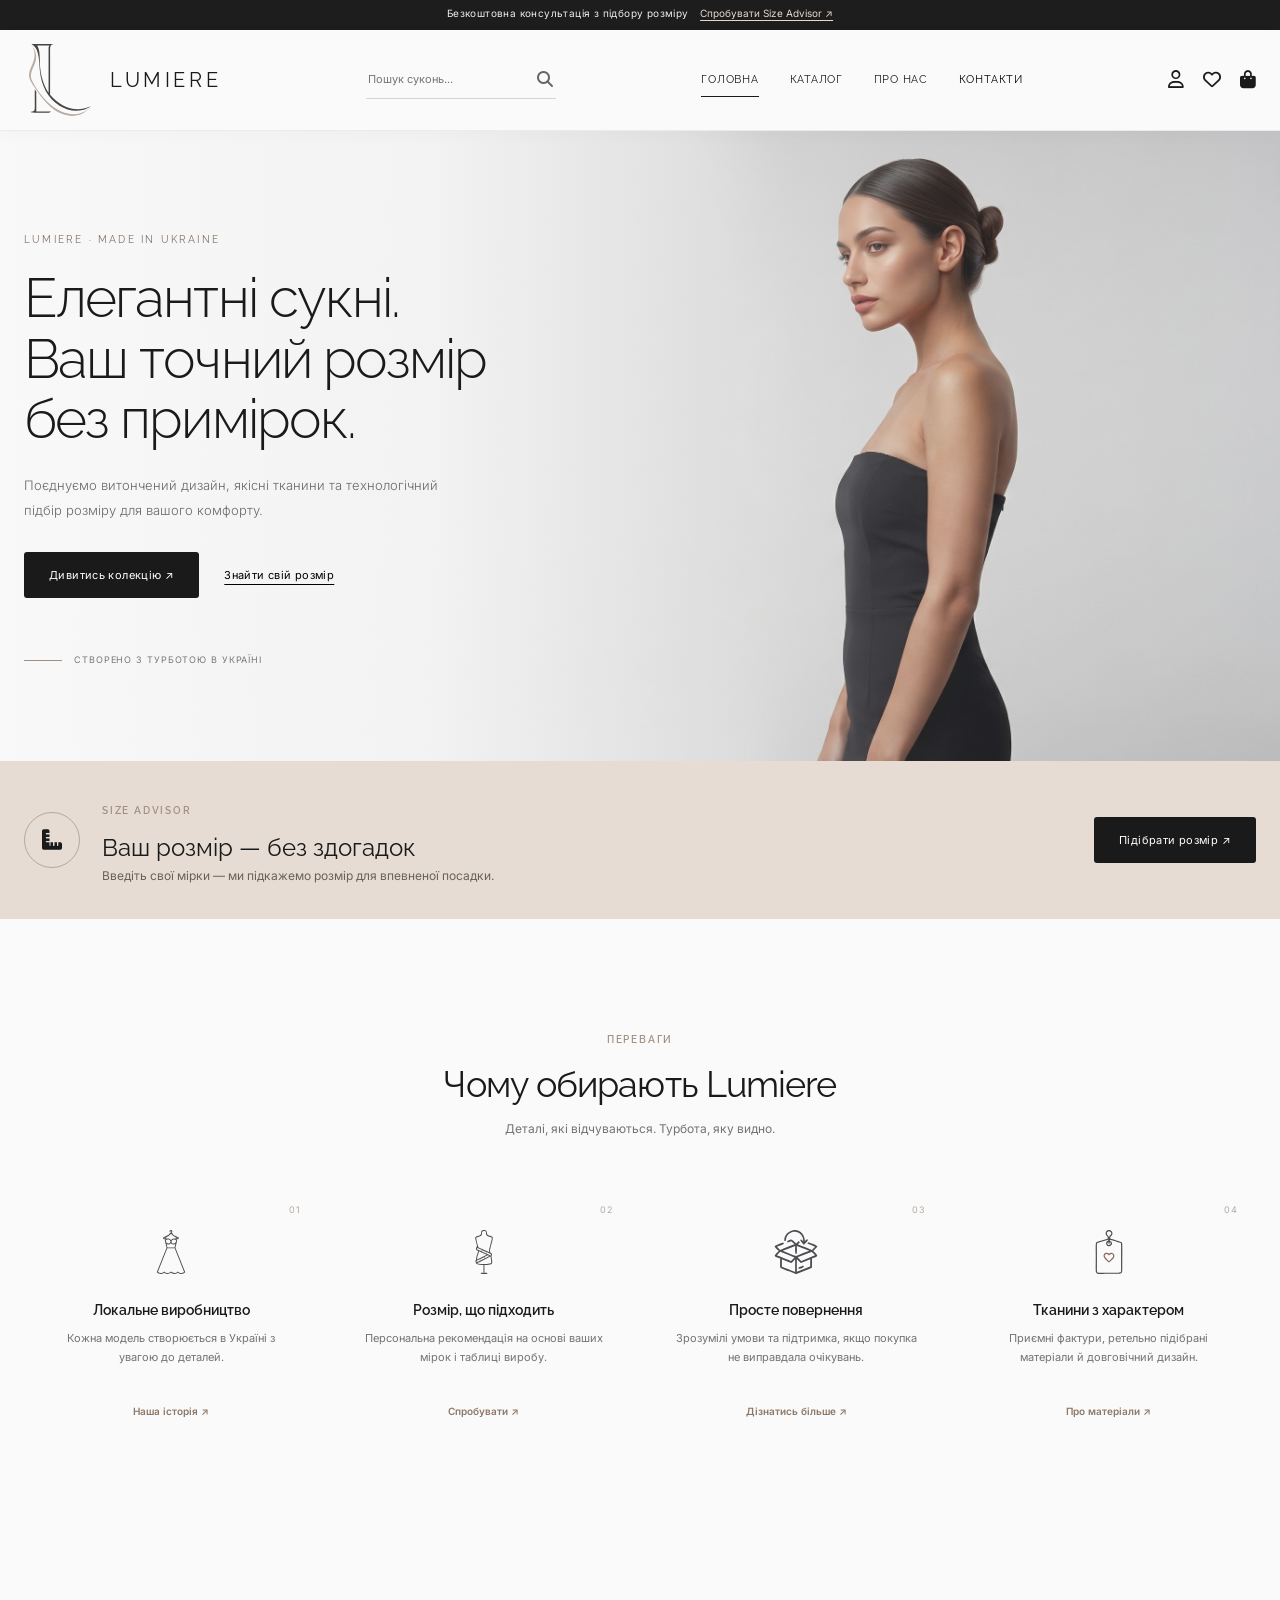
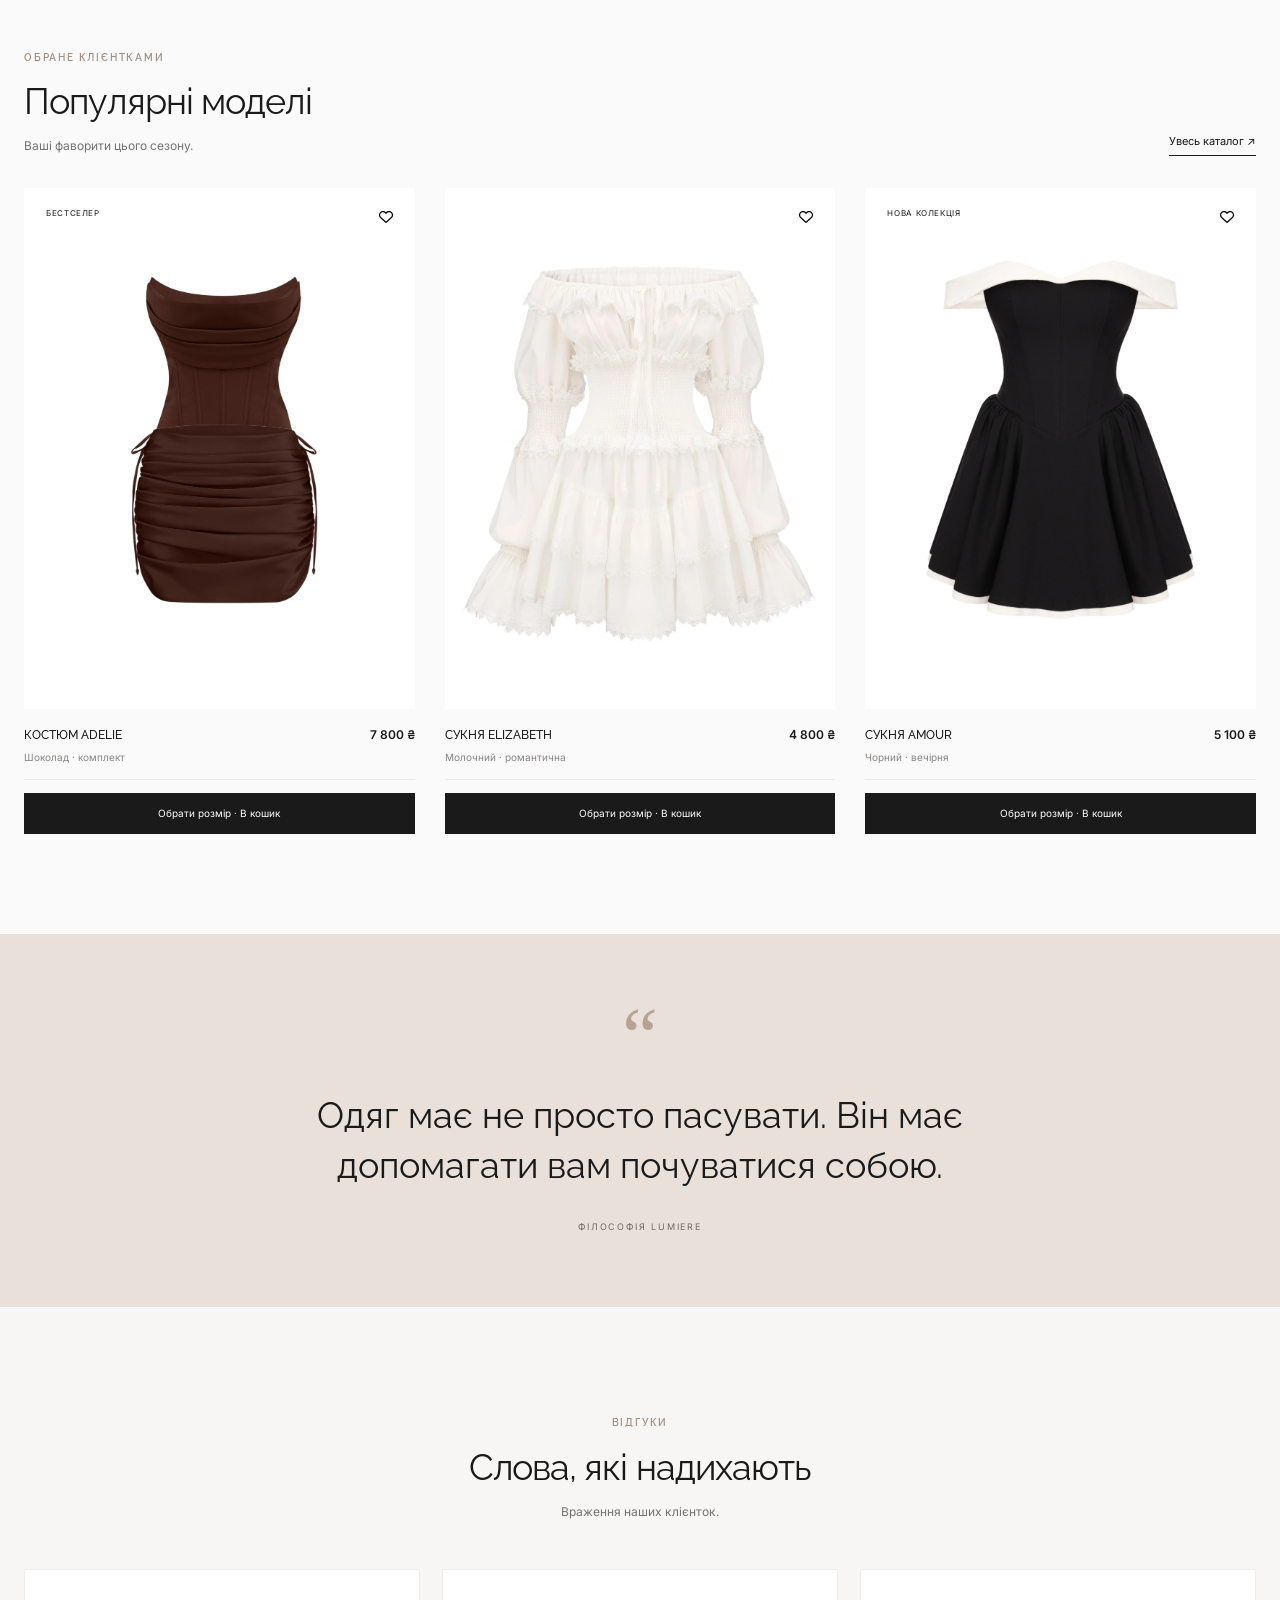
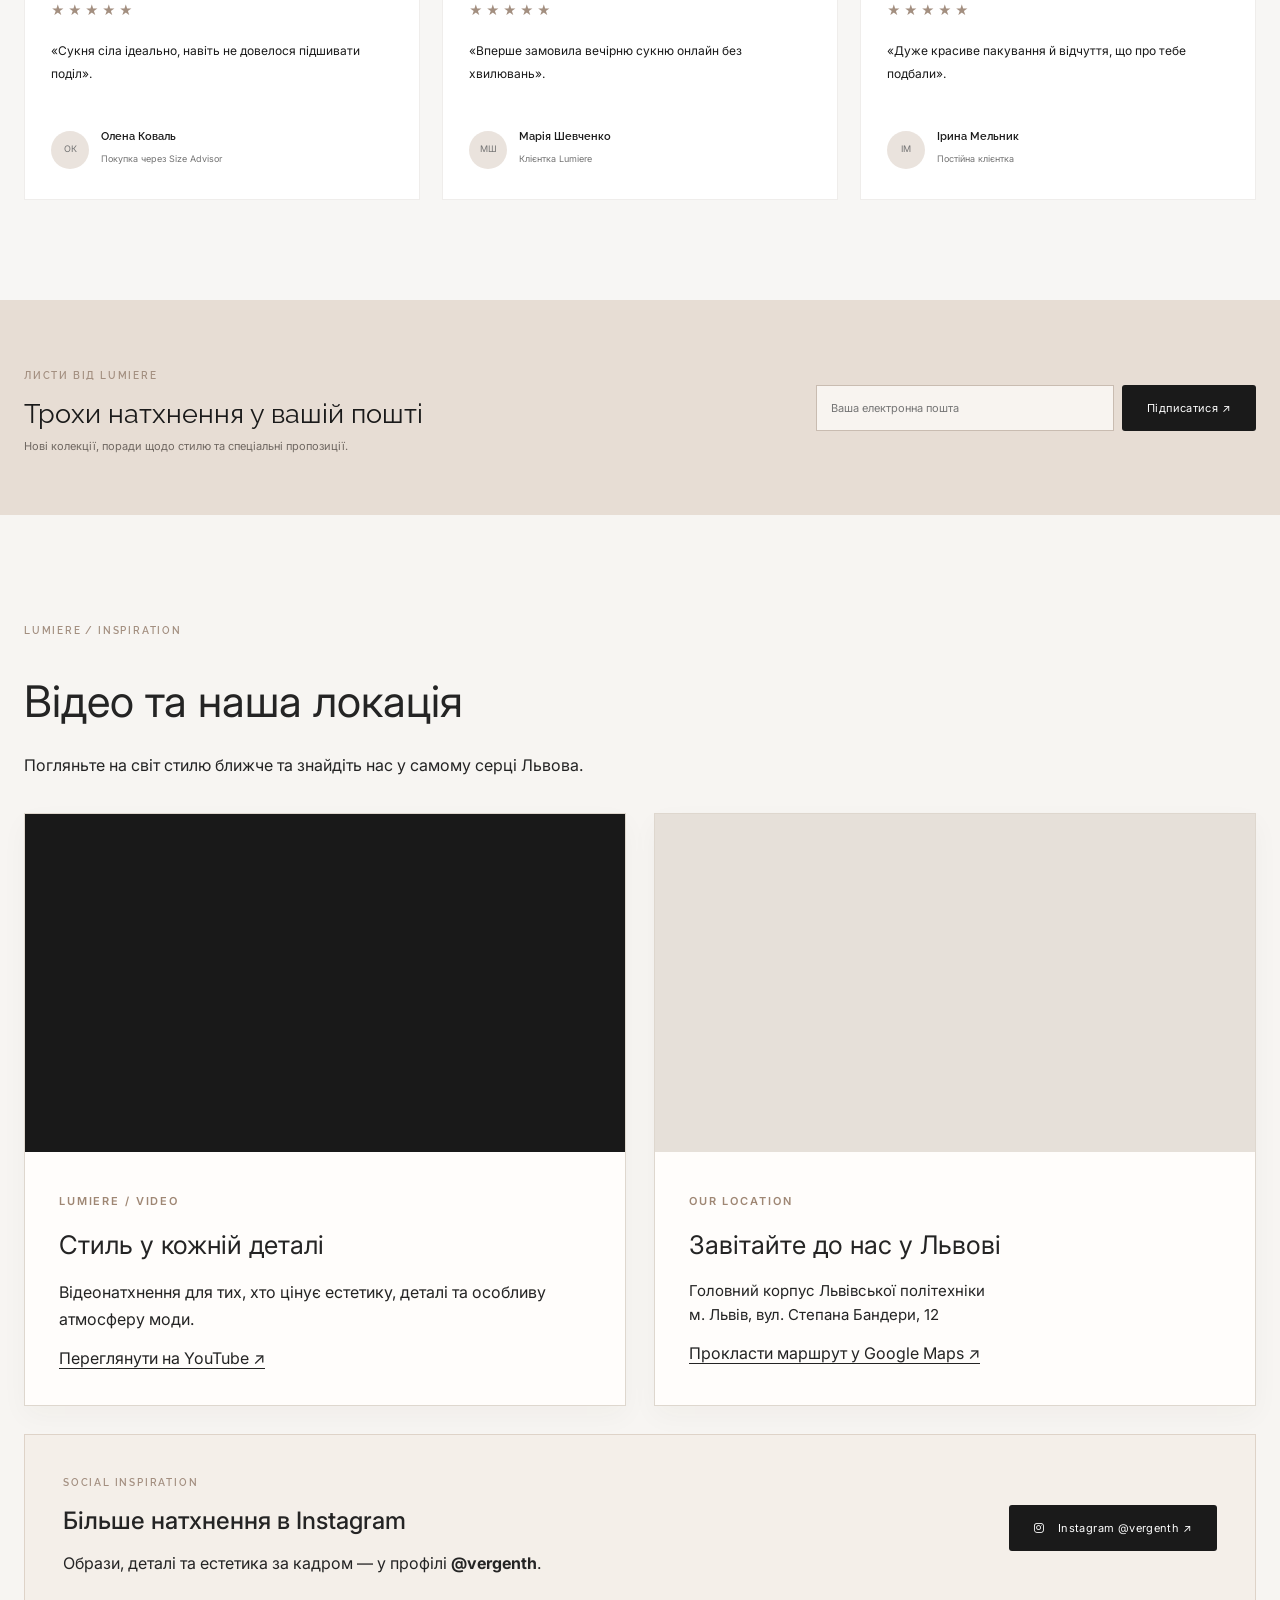
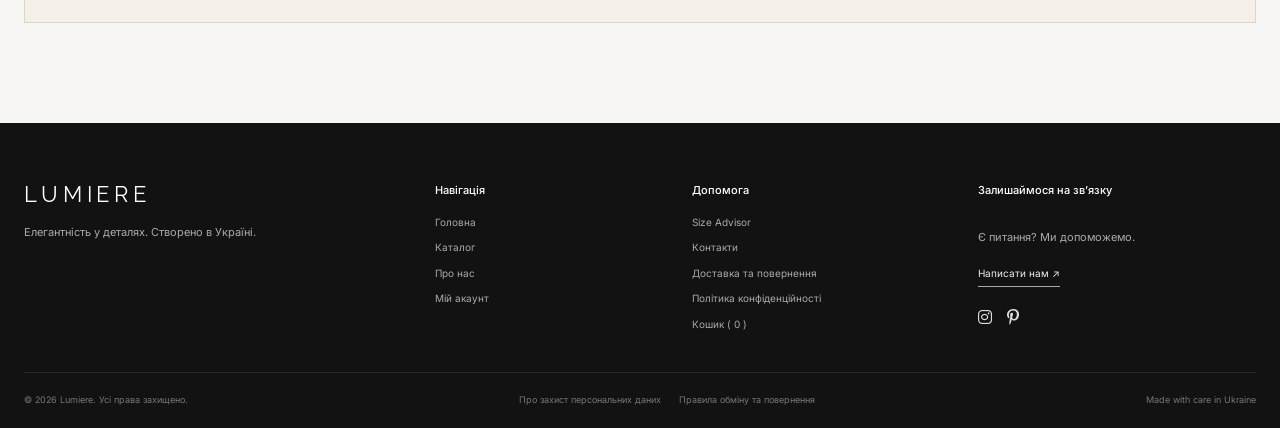
==== index.html @ 6ca43fa6 "feat: add Lumiere website structure and assets" ====
<!DOCTYPE html>

<html lang="uk">
<head>
<meta charset="utf-8"/>
<meta content="width=device-width, initial-scale=1" name="viewport"/>
<meta content="Lumiere — український бренд одягу з персональним підбором розміру" name="description"/>
<title>
   Lumiere — Елегантні сукні. Ваш точний розмір
  </title>
<link href="https://fonts.googleapis.com" rel="preconnect"/>
<link crossorigin="" href="https://fonts.gstatic.com" rel="preconnect"/>
<link href="https://fonts.googleapis.com/css2?family=Inter:wght@300;400;500;600&amp;family=Montserrat:wght@300;400&amp;family=Raleway:wght@300;400;500;600;700&amp;display=swap" media="print" onload="this.media='all'" rel="stylesheet"/><noscript><link href="https://fonts.googleapis.com/css2?family=Inter:wght@300;400;500;600&amp;family=Montserrat:wght@300;400&amp;family=Raleway:wght@300;400;500;600;700&amp;display=swap" rel="stylesheet"/></noscript>
<link href="https://cdnjs.cloudflare.com/ajax/libs/font-awesome/6.6.0/css/all.min.css" media="print" onload="this.media='all'" rel="stylesheet"/><noscript><link href="https://cdnjs.cloudflare.com/ajax/libs/font-awesome/6.6.0/css/all.min.css" rel="stylesheet"/></noscript>
<link as="image" fetchpriority="high" href="assets/images/hero-model.jpg" rel="preload"/><link href="css/style.css" rel="stylesheet"/>
<link href="css/tailwind-components.css" rel="stylesheet"/>
<script defer="" src="js/app.js">
</script>
</head>
<body>
<div class="announcement">
   Безкоштовна консультація з підбору розміру
   <button class="text-link" data-open="advisor">
    Спробувати Size Advisor ↗
   </button>
</div>
<header class="site-header">
<div class="header-container">
<button aria-expanded="false" aria-label="Відкрити меню" class="mobile-menu-toggle">
<i class="fa-solid fa-bars">
</i>
</button>
<a aria-label="Lumiere — головна" class="logo" href="index.html">
<img alt="Логотип Lumiere — літера L" class="logo-img" src="assets/icons/logo.svg"/>
<span class="logo-wordmark">
      LUMIERE
     </span>
</a>
<form class="header-search">
<input aria-label="Пошук товарів" id="site-search" placeholder="Пошук суконь..." type="search"/>
<button aria-label="Шукати">
<i class="fa-solid fa-magnifying-glass">
</i>
</button>
</form>
<nav class="main-nav">
<a class="nav-link active" href="index.html">
      Головна
     </a>
<a class="nav-link" href="catalog.html">
      Каталог
     </a>
<a class="nav-link" href="about.html">
      Про нас
     </a>
<button class="nav-link" data-open="contacts">
      Контакти
     </button>
</nav>
<div class="header-actions">
<a aria-label="Особистий кабінет" class="interactive-icon" href="account.html">
<i class="fa-regular fa-user">
</i>
</a>
<button aria-label="Обране" class="interactive-icon" data-open="favorites">
<i class="fa-regular fa-heart">
</i>
<span class="cart-badge favorites-badge is-hidden">
       0
      </span>
</button>
<button aria-label="Кошик" class="interactive-icon" data-open="cart">
<i class="fa-solid fa-bag-shopping">
</i>
<span class="cart-badge is-hidden" id="cart-badge">
       0
      </span>
</button>
</div>
</div>
</header>
<main>
<section class="hero-section">
<div class="container hero-container">
<div class="hero-content">
<span class="eyebrow">
       LUMIERE · MADE IN UKRAINE
      </span>
<h1 class="hero-title">
       Елегантні сукні.
       <br/>
       Ваш точний розмір
       <br/>
       без примірок.
      </h1>
<p class="hero-desc">
       Поєднуємо витончений дизайн, якісні тканини та технологічний підбір розміру для вашого комфорту.
      </p>
<div class="hero-actions">
<a class="btn btn-dark" href="catalog.html">
        Дивитись колекцію ↗
       </a>
<button class="btn btn-quiet" data-open="advisor">
        Знайти свій розмір
       </button>
</div>
<div class="hero-note">
<span class="note-line">
</span>
<span>
        Створено з турботою в Україні
       </span>
</div>
</div>
</div>
</section>
<section class="advisor-banner">
<div class="container advisor-container">
<div class="advisor-mark">
<span class="advisor-mark-icon">
<i class="fa-solid fa-ruler-combined">
</i>
</span>
<div>
<span class="section-tag">
        SIZE ADVISOR
       </span>
<h2>
        Ваш розмір — без здогадок
       </h2>
<p>
        Введіть свої мірки — ми підкажемо розмір для впевненої посадки.
       </p>
</div>
</div>
<button class="btn btn-dark" data-open="advisor">
      Підібрати розмір ↗
     </button>
</div>
</section>
<section class="features-section section-pad">
<div class="container">
<div class="section-title-center">
<span class="section-tag">
       ПЕРЕВАГИ
      </span>
<h2>
       Чому обирають Lumiere
      </h2>
<p>
       Деталі, які відчуваються. Турбота, яку видно.
      </p>
</div>
<div class="features-grid">
<article class="feature-card" tabindex="0">
<span class="feature-number">
        01
       </span>
<figure aria-hidden="true" class="feature-icon">
<img alt="" src="assets/icons/dress.svg"/>
</figure>
<h3>
        Локальне виробництво
       </h3>
<p>
        Кожна модель створюється в Україні з увагою до деталей.
       </p>
<a class="feature-more" href="about.html">
        Наша історія ↗
       </a>
</article>
<article class="feature-card" tabindex="0">
<span class="feature-number">
        02
       </span>
<figure aria-hidden="true" class="feature-icon">
<img alt="" src="assets/icons/mannequin.svg"/>
</figure>
<h3>
        Розмір, що підходить
       </h3>
<p>
        Персональна рекомендація на основі ваших мірок і таблиці виробу.
       </p>
<button class="feature-more" data-open="advisor">
        Спробувати ↗
       </button>
</article>
<article class="feature-card" tabindex="0">
<span class="feature-number">
        03
       </span>
<figure aria-hidden="true" class="feature-icon">
<img alt="" src="assets/icons/box.svg"/>
</figure>
<h3>
        Просте повернення
       </h3>
<p>
        Зрозумілі умови та підтримка, якщо покупка не виправдала очікувань.
       </p>
<a class="feature-more" href="https://dp.dpss.gov.ua/news/osnovni-pravila-shchodo-obminu-tovaru-ta-povernennya-groshej" rel="noopener noreferrer" target="_blank">
        Дізнатись більше ↗
       </a>
</article>
<article class="feature-card" tabindex="0">
<span class="feature-number">
        04
       </span>
<figure aria-hidden="true" class="feature-icon">
<img alt="" src="assets/icons/tag.svg"/>
</figure>
<h3>
        Тканини з характером
       </h3>
<p>
        Приємні фактури, ретельно підібрані матеріали й довговічний дизайн.
       </p>
<a class="feature-more" href="about.html#materials">
        Про матеріали ↗
       </a>
</article>
</div>
</div>
</section>
<section class="catalog-section section-pad">
<div class="container">
<div class="catalog-header">
<div>
<span class="section-tag">
        ОБРАНЕ КЛІЄНТКАМИ
       </span>
<h2>
        Популярні моделі
       </h2>
<p>
        Ваші фаворити цього сезону.
       </p>
</div>
<a class="link-more" href="catalog.html">
       Увесь каталог ↗
      </a>
</div>
<div class="products-grid">
<article class="product-card" data-category="set" data-color="brown" data-price="7800" data-product="adelie" data-sizes="S M L">
<div class="product-image-box">
<img alt="Костюм ADELIE" loading="lazy" src="assets/images/dress-adelie.jpg"/>
<span class="product-label">
         Бестселер
        </span>
<button aria-label="Додати Костюм ADELIE в обране" class="favorite-toggle" data-favorite="adelie">
<i class="fa-regular fa-heart">
</i>
</button>
<button class="quick-view" data-quickview="adelie">
         Швидкий перегляд
        </button>
</div>
<div class="product-info">
<div class="product-title-row">
<h3>
          Костюм ADELIE
         </h3>
<span class="price">
          7 800 ₴
         </span>
</div>
<p class="product-subtitle">
         Шоколад · комплект
        </p>
<div class="product-footer">
<button class="btn-text-buy" data-add="adelie">
          Обрати розмір · В кошик
         </button>
</div>
</div>
</article>
<article class="product-card" data-category="dress" data-color="cream" data-price="4800" data-product="elizabeth" data-sizes="XS S M L">
<div class="product-image-box">
<img alt="Сукня ELIZABETH" loading="lazy" src="assets/images/dress-elizabeth.jpg"/>
<button aria-label="Додати Сукня ELIZABETH в обране" class="favorite-toggle" data-favorite="elizabeth">
<i class="fa-regular fa-heart">
</i>
</button>
<button class="quick-view" data-quickview="elizabeth">
         Швидкий перегляд
        </button>
</div>
<div class="product-info">
<div class="product-title-row">
<h3>
          Сукня ELIZABETH
         </h3>
<span class="price">
          4 800 ₴
         </span>
</div>
<p class="product-subtitle">
         Молочний · романтична
        </p>
<div class="product-footer">
<button class="btn-text-buy" data-add="elizabeth">
          Обрати розмір · В кошик
         </button>
</div>
</div>
</article>
<article class="product-card" data-category="dress evening" data-color="black" data-price="5100" data-product="amour" data-sizes="XS S M L">
<div class="product-image-box">
<img alt="Сукня AMOUR" loading="lazy" src="assets/images/dress-amour.jpg"/>
<span class="product-label">
         Нова колекція
        </span>
<button aria-label="Додати Сукня AMOUR в обране" class="favorite-toggle" data-favorite="amour">
<i class="fa-regular fa-heart">
</i>
</button>
<button class="quick-view" data-quickview="amour">
         Швидкий перегляд
        </button>
</div>
<div class="product-info">
<div class="product-title-row">
<h3>
          Сукня AMOUR
         </h3>
<span class="price">
          5 100 ₴
         </span>
</div>
<p class="product-subtitle">
         Чорний · вечірня
        </p>
<div class="product-footer">
<button class="btn-text-buy" data-add="amour">
          Обрати розмір · В кошик
         </button>
</div>
</div>
</article>
</div>
</div>
</section>
<section class="quote-section">
<div class="container quote-inner">
<span class="quote-mark">
      “
     </span>
<blockquote>
      Одяг має не просто пасувати. Він має допомагати вам почуватися собою.
     </blockquote>
<span class="quote-credit">
      ФІЛОСОФІЯ LUMIERE
     </span>
</div>
</section>
<section class="reviews-section section-pad">
<div class="container">
<div class="section-title-center">
<span class="section-tag">
       ВІДГУКИ
      </span>
<h2>
       Слова, які надихають
      </h2>
<p>
       Враження наших клієнток.
      </p>
</div>
<div class="reviews-grid">
<article class="review-card">
<div class="stars">
        ★★★★★
       </div>
<p>
        «Сукня сіла ідеально, навіть не довелося підшивати поділ».
       </p>
<div class="review-author">
<span class="avatar-placeholder">
         ОК
        </span>
<div>
<h3>
          Олена Коваль
         </h3>
<span>
          Покупка через Size Advisor
         </span>
</div>
</div>
</article>
<article class="review-card">
<div class="stars">
        ★★★★★
       </div>
<p>
        «Вперше замовила вечірню сукню онлайн без хвилювань».
       </p>
<div class="review-author">
<span class="avatar-placeholder">
         МШ
        </span>
<div>
<h3>
          Марія Шевченко
         </h3>
<span>
          Клієнтка Lumiere
         </span>
</div>
</div>
</article>
<article class="review-card">
<div class="stars">
        ★★★★★
       </div>
<p>
        «Дуже красиве пакування й відчуття, що про тебе подбали».
       </p>
<div class="review-author">
<span class="avatar-placeholder">
         ІМ
        </span>
<div>
<h3>
          Ірина Мельник
         </h3>
<span>
          Постійна клієнтка
         </span>
</div>
</div>
</article>
</div>
</div>
</section>
<section class="newsletter-section">
<div class="container newsletter-inner">
<div>
<span class="section-tag">
       ЛИСТИ ВІД LUMIERE
      </span>
<h2>
       Трохи натхнення у вашій пошті
      </h2>
<p>
       Нові колекції, поради щодо стилю та спеціальні пропозиції.
      </p>
</div>
<form class="subscribe-form">
<input aria-label="Ваша електронна пошта" placeholder="Ваша електронна пошта" required="" type="email"/>
<button class="btn btn-dark">
       Підписатися ↗
      </button>
</form>
</div>
</section><section aria-labelledby="media-title" class="lab7-media-section section-pad" id="media"><div class="container"><span class="section-tag">LUMIERE / INSPIRATION</span><h2 id="media-title">Відео та наша локація</h2><p class="lab7-media-intro">Погляньте на світ стилю ближче та знайдіть нас у самому серці Львова.</p><div class="lab7-media-grid grid grid-cols-1 md:grid-cols-2 gap-6 lg:gap-7"><article class="lab7-media-card lab7-video-card min-w-0"><div class="lab7-media-frame lab7-video-frame"><iframe allow="accelerometer; autoplay; clipboard-write; encrypted-media; gyroscope; picture-in-picture; web-share" allowfullscreen="" loading="lazy" referrerpolicy="strict-origin-when-cross-origin" src="https://www.youtube-nocookie.com/embed/GdgKk44Unmg" title="Відео про стиль та натхнення — Lumiere"></iframe></div><div class="lab7-media-body"><span class="lab7-eyebrow">LUMIERE / VIDEO</span><h3>Стиль у кожній деталі</h3><p>Відеонатхнення для тих, хто цінує естетику, деталі та особливу атмосферу моди.</p><a class="lab7-text-link" href="https://youtu.be/GdgKk44Unmg?si=dPSnXe7cyaOkA0IS" rel="noopener noreferrer" target="_blank">Переглянути на YouTube ↗</a></div></article><article class="lab7-media-card lab7-location-card min-w-0"><div class="lab7-media-frame lab7-map-frame"><iframe allowfullscreen="" loading="lazy" referrerpolicy="no-referrer-when-downgrade" src="https://www.google.com/maps?q=%D0%93%D0%BE%D0%BB%D0%BE%D0%B2%D0%BD%D0%B8%D0%B9%20%D0%BA%D0%BE%D1%80%D0%BF%D1%83%D1%81%20%D0%9B%D1%8C%D0%B2%D1%96%D0%B2%D1%81%D1%8C%D0%BA%D0%BE%D1%97%20%D0%BF%D0%BE%D0%BB%D1%96%D1%82%D0%B5%D1%85%D0%BD%D1%96%D0%BA%D0%B8%2C%20%D0%B2%D1%83%D0%BB%D0%B8%D1%86%D1%8F%20%D0%A1%D1%82%D0%B5%D0%BF%D0%B0%D0%BD%D0%B0%20%D0%91%D0%B0%D0%BD%D0%B4%D0%B5%D1%80%D0%B8%2C%2012%2C%20%D0%9B%D1%8C%D0%B2%D1%96%D0%B2&amp;output=embed" title="Google Maps: Головний корпус Львівської політехніки, Львів, вул. Степана Бандери, 12"></iframe></div><div class="lab7-media-body"><span class="lab7-eyebrow">OUR LOCATION</span><h3>Завітайте до нас у Львові</h3><address>Головний корпус Львівської політехніки<br/>м. Львів, вул. Степана Бандери, 12</address><a class="lab7-text-link" href="https://www.google.com/maps/search/?api=1&amp;query=%D0%93%D0%BE%D0%BB%D0%BE%D0%B2%D0%BD%D0%B8%D0%B9%20%D0%BA%D0%BE%D1%80%D0%BF%D1%83%D1%81%20%D0%9B%D1%8C%D0%B2%D1%96%D0%B2%D1%81%D1%8C%D0%BA%D0%BE%D1%97%20%D0%BF%D0%BE%D0%BB%D1%96%D1%82%D0%B5%D1%85%D0%BD%D1%96%D0%BA%D0%B8%2C%20%D0%A1%D1%82%D0%B5%D0%BF%D0%B0%D0%BD%D0%B0%20%D0%91%D0%B0%D0%BD%D0%B4%D0%B5%D1%80%D0%B8%2012%2C%20%D0%9B%D1%8C%D0%B2%D1%96%D0%B2" rel="noopener noreferrer" target="_blank">Прокласти маршрут у Google Maps ↗</a></div></article></div><aside class="lab7-instagram"><div><span class="section-tag">SOCIAL INSPIRATION</span><h3>Більше натхнення в Instagram</h3><p>Образи, деталі та естетика за кадром — у профілі <strong>@vergenth</strong>.</p></div><a aria-label="Відкрити Instagram @vergenth" class="btn btn-dark" href="https://www.instagram.com/vergenth/" rel="noopener noreferrer" target="_blank"><i aria-hidden="true" class="fa-brands fa-instagram"></i> Instagram @vergenth ↗</a></aside></div></section>
</main>
<footer class="site-footer">
<div class="container">
<div class="footer-main-row">
<div class="footer-brand">
<a class="footer-logo" href="index.html">
       LUMIERE
      </a>
<p>
       Елегантність у деталях. Створено в Україні.
      </p>
</div>
<div class="footer-links">
<h3>
       Навігація
      </h3>
<a href="index.html">
       Головна
      </a>
<a href="catalog.html">
       Каталог
      </a>
<a href="about.html">
       Про нас
      </a>
<a href="account.html">
       Мій акаунт
      </a>
</div>
<div class="footer-links">
<h3>
       Допомога
      </h3>
<button data-open="advisor">
       Size Advisor
      </button>
<button data-open="contacts">
       Контакти
      </button>
<a href="https://dp.dpss.gov.ua/news/osnovni-pravila-shchodo-obminu-tovaru-ta-povernennya-groshej" rel="noopener noreferrer" target="_blank">
       Доставка та повернення
      </a>
<a href="https://zakon.rada.gov.ua/laws/term/13397" rel="noopener noreferrer" target="_blank">Політика конфіденційності</a>
<button data-open="cart">
       Кошик (
       <span class="footer-cart-count">
        0
       </span>
       )
      </button>
</div>
<div class="footer-contact">
<h3>
       Залишаймося на зв’язку
      </h3>
<p>
       Є питання? Ми допоможемо.
      </p>
<button class="footer-contact-link" data-open="contacts">
       Написати нам ↗
      </button>
<div class="social-links">
<a aria-label="Instagram @vergenth (відкриється в новій вкладці)" href="https://www.instagram.com/vergenth/" rel="noopener noreferrer" target="_blank">
<i class="fa-brands fa-instagram">
</i>
</a>
<a aria-label="Відкрити Pinterest у новій вкладці" href="https://www.pinterest.com/" rel="noopener noreferrer" target="_blank">
<i class="fa-brands fa-pinterest-p">
</i>
</a>
</div>
</div>
</div>
<div class="footer-bottom">
<span>
      © 2026 Lumiere. Усі права захищено.
     </span>
<div>
<a href="https://zakon.rada.gov.ua/laws/term/13397" rel="noopener noreferrer" target="_blank">Про захист персональних даних</a>
<a href="https://dp.dpss.gov.ua/news/osnovni-pravila-shchodo-obminu-tovaru-ta-povernennya-groshej" rel="noopener noreferrer" target="_blank">Правила обміну та повернення</a>
</div>
<span>
      Made with care in Ukraine
     </span>
</div>
</div>
</footer>
<div id="app-modal-root">
</div>
<div aria-atomic="true" aria-live="polite" class="toast-region">
</div>
</body>
</html>
---- css/style.css ----
/* Lumiere — збережена нейтральна палітра та шрифти Inter / Raleway / Montserrat */
:root {
  --bg:#FAFAFA;
  --beige:#E6DCD3;
  --footer:#121212;
  --white:#fff;
  --ink:#1A1A1A;
  --muted:#737373;
  --accent:#A38F80;
  --border:#EAEAEA;
  --heading:'Raleway',sans-serif;
  --body:'Inter',sans-serif;
  --max:1240px;
  --radius:8px;
  --ease:all .32s cubic-bezier(.2,.7,.2,1);
  --shadow:0 18px 50px rgba(0,0,0,.07)
}

* {
  box-sizing:border-box;
  margin:0;
  padding:0
}
html {
  scroll-behavior:smooth;
  scroll-padding-top:120px
}
body {
  font-family:var(--body);
  background:var(--bg);
  color:var(--ink);
  line-height:1.65;
  -webkit-font-smoothing:antialiased;
  overflow-x:hidden
}
body.modal-open {
  overflow:hidden
}
img {
  max-width:100%;
  display:block
}
a {
  color:inherit;
  text-decoration:none;
  transition:var(--ease)
}
button,input,textarea,select {
  font:inherit
}
button {
  cursor:pointer
}
button:focus-visible,a:focus-visible,input:focus-visible,select:focus-visible {
  outline:2px solid var(--accent);
  outline-offset:3px
}
ul {
  list-style:none
}
.container {
  width:min(100% - 48px,var(--max));
  margin-inline:auto
}
.is-hidden {
  display:none!important
}
.sr-only {
  position:absolute;
  width:1px;
  height:1px;
  padding:0;
  margin:-1px;
  overflow:hidden;
  clip:rect(0,0,0,0);
  white-space:nowrap;
  border:0
}
.announcement {
  min-height:30px;
  background:#1d1d1d;
  color:#eee;
  text-align:center;
  padding:5px 16px;
  font-size:10px;
  letter-spacing:.04em
}
.text-link {
  border:0;
  background:none;
  color:inherit;
  text-decoration:underline;
  text-underline-offset:3px;
  font-size:inherit
}
.announcement .text-link {
  color:#e8d8cb;
  margin-left:8px
}
.site-header {
  position:sticky;
  top:0;
  z-index:1000;
  background:rgba(250,250,250,.96);
  backdrop-filter:blur(14px);
  border-bottom:1px solid rgba(0,0,0,.06);
  box-shadow:0 4px 18px rgba(0,0,0,.025)
}
.header-container {
  width:min(100% - 48px,var(--max));
  min-height:100px;
  margin:auto;
  display:flex;
  align-items:center;
  justify-content:space-between;
  gap:24px
}
.logo {
  display:flex;
  align-items:center;
  gap:9px;
  flex-shrink:0
}
.logo-img {
  width:auto;
  height:68px;
  max-width:100px;
  object-fit:contain
}
.logo-wordmark {
  font:500 20px/1 var(--heading);
  letter-spacing:.22em
}
.header-search {
  position:relative;
  display:flex;
  align-items:center;
  width:190px;
  border-bottom:1px solid #d8d4d0
}
.header-search input {
  width:100%;
  border:0;
  background:transparent;
  padding:9px 28px 9px 2px;
  font-size:11px;
  outline:none
}
.header-search button {
  position:absolute;
  right:3px;
  border:0;
  background:none;
  color:#666
}
.main-nav {
  display:flex;
  align-items:center;
  gap:clamp(15px,2.4vw,34px)
}
.nav-link {
  position:relative;
  background:none;
  border:0;
  font-size:11px;
  letter-spacing:.07em;
  text-transform:uppercase;
  white-space:nowrap
}
.nav-link:after {
  content:'';
  position:absolute;
  left:0;
  bottom:-8px;
  width:0;
  height:1px;
  background:var(--ink);
  transition:var(--ease)
}
.nav-link:hover:after,.nav-link.active:after {
  width:100%
}
.header-actions {
  display:flex;
  align-items:center;
  gap:19px
}
.interactive-icon {
  position:relative;
  border:0;
  background:none;
  color:var(--ink);
  font-size:18px;
  transition:var(--ease)
}
.interactive-icon:hover {
  transform:translateY(-2px);
  color:var(--accent)
}
.active-icon {
  color:var(--accent)
}
.cart-badge {
  position:absolute;
  top:-8px;
  right:-10px;
  width:17px;
  height:17px;
  border-radius:50%;
  background:var(--accent);
  color:white;
  display:grid;
  place-items:center;
  font-size:9px;
  font-weight:600
}
.mobile-menu-toggle {
  display:none;
  border:0;
  background:none;
  font-size:20px
}
.btn {
  min-height:46px;
  display:inline-flex;
  align-items:center;
  justify-content:center;
  gap:14px;
  padding:13px 24px;
  border:1px solid transparent;
  border-radius:3px;
  font-size:11px;
  letter-spacing:.035em;
  transition:var(--ease)
}
.btn-dark {
  background:var(--ink);
  color:#fff
}
.btn-dark:hover {
  background:#393330;
  transform:translateY(-2px);
  box-shadow:0 8px 22px #00000016
}
.btn-outline {
  border-color:#aaa;
  background:transparent
}
.btn-outline:hover {
  background:var(--ink);
  color:white;
  border-color:var(--ink)
}
.btn-light {
  background:#fff;
  color:var(--ink)
}
.btn-quiet {
  background:transparent;
  border-color:transparent;
  text-decoration:underline;
  text-underline-offset:5px;
  padding-inline:10px
}
.btn-block {
  width:100%;
  margin-top:14px
}
.section-pad {
  padding:100px 0
}
.section-tag {
  display:inline-block;
  color:var(--accent);
  font-size:10px;
  font-weight:600;
  letter-spacing:.18em;
  text-transform:uppercase;
  margin-bottom:13px
}
.eyebrow {
  font-size:10px;
  letter-spacing:.22em;
  color:#806f62
}
.hero-section {
  position:relative;
  min-height:630px;
  display:flex;
  align-items:center;
  background:#e9e4df url('../assets/images/hero-model.jpg') right center/cover no-repeat
}
.hero-section:before {
  content:'';
  position:absolute;
  inset:0;
  background:linear-gradient(90deg,rgba(250,250,250,.97) 0%,rgba(250,250,250,.83) 34%,rgba(250,250,250,.15) 68%,transparent 100%)
}
.hero-container {
  position:relative;
  display:flex;
  align-items:center;
  min-height:630px
}
.hero-content {
  max-width:560px;
  padding:64px 0
}
.hero-title {
  font:300 clamp(38px,4.2vw,58px)/1.12 var(--heading);
  letter-spacing:-.035em;
  margin:18px 0 23px
}
.hero-desc {
  max-width:440px;
  color:#696969;
  font-size:13px;
  line-height:1.9;
  margin-bottom:30px
}
.hero-actions {
  display:flex;
  align-items:center;
  gap:14px;
  flex-wrap:wrap
}
.hero-note {
  display:flex;
  align-items:center;
  gap:12px;
  margin-top:55px;
  color:#777;
  font-size:9px;
  letter-spacing:.1em;
  text-transform:uppercase
}
.note-line {
  width:38px;
  height:1px;
  background:var(--accent)
}
.hero-pagination {
  position:absolute;
  right:28px;
  bottom:35px;
  display:flex;
  gap:9px
}
.hero-dot {
  width:7px;
  height:7px;
  border:0;
  border-radius:100%;
  background:#a6a09b
}
.hero-dot.is-active {
  width:25px;
  border-radius:8px;
  background:var(--ink)
}
.advisor-banner {
  padding:34px 0;
  background:var(--beige)
}
.advisor-container {
  display:flex;
  align-items:center;
  justify-content:space-between;
  gap:25px
}
.advisor-mark {
  display:flex;
  align-items:center;
  gap:22px
}
.advisor-mark-icon {
  width:56px;
  height:56px;
  border:1px solid #b6a79b;
  border-radius:50%;
  display:grid;
  place-items:center;
  font-size:20px
}
.advisor-mark h2 {
  font:500 24px var(--heading);
  margin-bottom:4px
}
.advisor-mark p {
  font-size:12px;
  color:#68615b
}
.section-title-center {
  text-align:center;
  margin:0 auto 48px;
  max-width:620px
}
.section-title-center h2,.catalog-header h2 {
  font:400 clamp(27px,3vw,36px)/1.25 var(--heading);
  letter-spacing:-.025em
}
.section-title-center p,.catalog-header p {
  color:var(--muted);
  font-size:12px;
  margin-top:12px
}
.features-section {
  padding-top:105px
}
.features-grid {
  display:grid;
  grid-template-columns:repeat(4,1fr);
  gap:20px
}
.feature-card {
  position:relative;
  min-height:290px;
  padding:35px 25px 28px;
  text-align:center;
  background:#fff;
  border:1px solid #f0eeec;
  transition:var(--ease);
  overflow:hidden
}
.feature-card:before {
  content:'';
  position:absolute;
  inset:auto 0 0;
  height:3px;
  background:var(--accent);
  transform:scaleX(0);
  transform-origin:left;
  transition:var(--ease)
}
.feature-card:hover,.feature-card:focus-within,.feature-card:focus {
  transform:translateY(-8px);
  box-shadow:var(--shadow);
  border-color:#e4d9d0
}
.feature-card:hover:before,.feature-card:focus:before {
  transform:scaleX(1)
}
.feature-number {
  position:absolute;
  top:15px;
  right:17px;
  font-size:9px;
  letter-spacing:.1em;
  color:#b7aaa0
}
.feature-icon {
  width:60px;
  height:60px;
  margin:0 auto 20px;
  display:grid;
  place-items:center
}
.feature-icon img {
  max-height:55px;
  max-width:55px;
  object-fit:contain;
  filter:grayscale(1);
  transition:var(--ease)
}
.feature-card:hover .feature-icon img {
  filter:none;
  transform:scale(1.12) rotate(-4deg)
}
.feature-card h3 {
  font:600 14px var(--heading);
  margin-bottom:11px
}
.feature-card p {
  font-size:11px;
  line-height:1.8;
  color:var(--muted);
  min-height:60px
}
.feature-more {
  display:inline-block;
  margin-top:14px;
  background:none;
  border:0;
  color:#8c7869;
  font-size:10px;
  font-weight:600;
  text-decoration:underline;
  text-underline-offset:4px
}
.catalog-section {
  padding-top:65px
}
.catalog-header {
  display:flex;
  align-items:flex-end;
  justify-content:space-between;
  gap:25px;
  margin-bottom:32px
}
.link-more {
  font-size:11px;
  border-bottom:1px solid;
  padding-bottom:5px;
  white-space:nowrap
}
.products-grid {
  display:grid;
  grid-template-columns:repeat(3,minmax(0,1fr));
  gap:30px
}
.product-card {
  min-width:0;
  transition:var(--ease)
}
.product-card:hover {
  transform:translateY(-4px)
}
.product-image-box {
  position:relative;
  overflow:hidden;
  aspect-ratio:3/4;
  background:#efeeec;
  margin-bottom:16px
}
.product-image-box>img {
  width:100%;
  height:100%;
  object-fit:cover;
  transition:transform .7s cubic-bezier(.2,.7,.2,1)
}
.product-card:hover .product-image-box>img {
  transform:scale(1.045)
}
.product-label {
  position:absolute;
  left:13px;
  top:13px;
  background:#fff;
  padding:6px 9px;
  font-size:8px;
  letter-spacing:.08em;
  text-transform:uppercase
}
.product-label-light {
  background:var(--beige)
}
.favorite-toggle {
  position:absolute;
  right:12px;
  top:12px;
  width:34px;
  height:34px;
  border:0;
  border-radius:50%;
  background:#ffffffdc;
  display:grid;
  place-items:center;
  font-size:14px;
  transition:var(--ease)
}
.favorite-toggle:hover,.favorite-toggle.is-favorite {
  background:var(--ink);
  color:white
}
.quick-view {
  position:absolute;
  bottom:12px;
  left:12px;
  right:12px;
  border:0;
  background:#ffffffeb;
  padding:12px;
  font-size:10px;
  letter-spacing:.05em;
  opacity:0;
  transform:translateY(8px);
  transition:var(--ease)
}
.product-card:hover .quick-view,.quick-view:focus {
  opacity:1;
  transform:none
}
.product-title-row {
  display:flex;
  justify-content:space-between;
  align-items:baseline;
  gap:10px
}
.product-title-row h3 {
  font:500 12px var(--heading);
  text-transform:uppercase
}
.price {
  font-size:12px;
  font-weight:600;
  white-space:nowrap
}
.product-subtitle {
  font-size:10px;
  color:#8a8581;
  margin-top:4px
}
.product-footer {
  margin-top:14px;
  padding-top:13px;
  border-top:1px solid var(--border)
}
.btn-text-buy {
  width:100%;
  padding:11px 12px;
  border:1px solid var(--ink);
  background:var(--ink);
  color:white;
  font-size:10px;
  transition:var(--ease)
}
.btn-text-buy:hover {
  background:transparent;
  color:var(--ink)
}
.quote-section {
  background:#e8e0d9;
  padding:70px 0;
  text-align:center
}
.quote-inner {
  max-width:780px
}
.quote-mark {
  font:80px/0.8 Georgia;
  color:#b6a396
}
.quote-inner blockquote {
  font:400 clamp(24px,3vw,36px)/1.4 var(--heading);
  margin:20px auto
}
.quote-credit {
  font-size:9px;
  letter-spacing:.2em;
  color:#76695f
}
.reviews-section {
  background:#f7f6f4
}
.reviews-grid {
  display:grid;
  grid-template-columns:repeat(3,1fr);
  gap:22px
}
.review-card {
  background:#fff;
  padding:30px 26px;
  border:1px solid #efedeb;
  transition:var(--ease)
}
.review-card:hover {
  transform:translateY(-5px);
  box-shadow:var(--shadow)
}
.stars {
  color:var(--accent);
  letter-spacing:3px;
  font-size:13px;
  margin-bottom:18px
}
.review-card>p {
  font-size:12px;
  line-height:1.9;
  min-height:68px;
  margin-bottom:22px
}
.review-author {
  display:flex;
  align-items:center;
  gap:12px
}
.avatar-placeholder {
  width:38px;
  height:38px;
  display:grid;
  place-items:center;
  border-radius:50%;
  background:#eae3dd;
  font-size:10px
}
.review-author h3 {
  font:600 11px var(--heading)
}
.review-author span {
  font-size:9px;
  color:var(--muted)
}
.newsletter-section {
  padding:60px 0;
  background:#e7ddd4
}
.newsletter-inner {
  display:flex;
  justify-content:space-between;
  align-items:center;
  gap:35px
}
.newsletter-inner h2 {
  font:400 27px var(--heading)
}
.newsletter-inner p {
  font-size:11px;
  color:#6f6761;
  margin-top:8px
}
.subscribe-form {
  display:flex;
  gap:8px;
  width:min(100%,440px)
}
.subscribe-form input {
  min-width:0;
  flex:1;
  padding:13px 14px;
  border:1px solid #c9bcb1;
  background:#f8f4f0;
  font-size:11px
}
.site-footer {
  background:var(--footer);
  color:#fff;
  padding:58px 0 20px
}
.footer-main-row {
  display:grid;
  grid-template-columns:1.35fr .8fr .9fr 1fr;
  gap:35px;
  padding-bottom:40px;
  border-bottom:1px solid #ffffff1a
}
.footer-logo {
  font:400 22px var(--heading);
  letter-spacing:.22em
}
.footer-brand p,.footer-contact p {
  font-size:11px;
  color:#aaa;
  margin-top:14px;
  max-width:240px
}
.footer-links,.footer-contact {
  display:flex;
  flex-direction:column;
  align-items:flex-start;
  gap:9px
}
.footer-links h3,.footer-contact h3 {
  font-size:11px;
  font-weight:500;
  margin-bottom:6px
}
.footer-links a,.footer-links button {
  font-size:10px;
  color:#aaa;
  background:none;
  border:0;
  text-align:left
}
.footer-links a:hover,.footer-links button:hover,.footer-bottom a:hover {
  color:white
}
.footer-contact-link {
  margin-top:10px;
  border:0;
  border-bottom:1px solid #aaa;
  background:none;
  color:#eee;
  padding-bottom:5px;
  font-size:10px
}
.social-links {
  display:flex;
  gap:15px;
  margin-top:8px
}
.social-links a {
  color:#ddd
}
.footer-bottom {
  display:flex;
  justify-content:space-between;
  gap:20px;
  align-items:center;
  padding-top:20px;
  color:#777;
  font-size:9px
}
.footer-bottom div {
  display:flex;
  gap:18px
}
.page-hero {
  padding:65px 0 72px;
  background:#f0ece8
}
.breadcrumbs {
  display:flex;
  gap:9px;
  align-items:center;
  color:#85807b;
  font-size:10px;
  margin-bottom:28px
}
.breadcrumbs a:hover {
  color:var(--ink)
}
.page-hero h1 {
  font:400 clamp(36px,4vw,50px) var(--heading);
  margin-top:10px
}
.page-hero p {
  font-size:12px;
  color:var(--muted);
  margin-top:12px
}
.catalog-page-section {
  padding:50px 0 100px
}
.catalog-layout {
  display:grid;
  grid-template-columns:210px minmax(0,1fr);
  gap:42px
}
.filters-panel {
  align-self:start;
  position:sticky;
  top:125px;
  border:1px solid var(--border);
  padding:22px 18px;
  background:#fff
}
.filters-heading {
  display:flex;
  justify-content:space-between;
  align-items:center;
  padding-bottom:18px;
  border-bottom:1px solid var(--border)
}
.filters-heading h2 {
  font:500 17px var(--heading)
}
.filters-heading .text-link {
  font-size:9px
}
.filter-group {
  padding:19px 0;
  border-bottom:1px solid var(--border)
}
.filter-group:last-child {
  border-bottom:0
}
.filter-group h3 {
  font-size:11px;
  font-weight:600;
  margin-bottom:13px
}
.filter-group>label:not(.range-label) {
  display:flex;
  gap:9px;
  align-items:center;
  font-size:10px;
  color:#555;
  margin:9px 0
}
.filter-group input[type=checkbox] {
  accent-color:var(--ink)
}
.filter-size-list {
  display:flex;
  flex-wrap:wrap;
  gap:6px
}
.filter-size-list label input {
  position:absolute;
  opacity:0
}
.filter-size-list label span {
  display:grid;
  place-items:center;
  width:32px;
  height:32px;
  border:1px solid #ddd;
  font-size:10px;
  cursor:pointer
}
.filter-size-list label input:checked+span {
  background:var(--ink);
  color:white;
  border-color:var(--ink)
}
.filter-group .text-link {
  display:block;
  margin-top:12px;
  font-size:9px;
  color:#8c7869;
  text-align:left
}
.range-label {
  display:flex;
  justify-content:space-between;
  font-size:10px;
  margin-bottom:10px
}
.range-label strong {
  font-weight:600
}
.filter-group input[type=range] {
  width:100%;
  accent-color:var(--ink)
}
.color-filters {
  display:flex;
  gap:12px
}
.color-filters input {
  position:absolute;
  opacity:0
}
.swatch {
  display:block;
  width:24px;
  height:24px;
  border-radius:50%;
  border:1px solid #ddd;
  cursor:pointer;
  outline:2px solid transparent;
  outline-offset:3px
}
.color-filters input:checked+.swatch {
  outline-color:var(--accent)
}
.swatch-black {
  background:#171717
}
.swatch-cream {
  background:#eee5d9
}
.swatch-brown {
  background:#57382b
}
.catalog-results-top {
  display:flex;
  align-items:center;
  justify-content:space-between;
  gap:20px;
  margin-bottom:23px
}
.results-count {
  font:500 18px var(--heading)
}
.catalog-results-top p {
  font-size:10px;
  color:var(--muted)
}
.sort-control {
  display:flex;
  align-items:center;
  gap:10px;
  font-size:10px
}
.sort-control select {
  padding:9px 11px;
  border:1px solid #ddd;
  background:white;
  font-size:10px
}
.catalog-products {
  grid-template-columns:repeat(3,minmax(0,1fr));
  gap:30px 20px
}
.empty-state {
  text-align:center;
  padding:80px 20px
}
.empty-state>i {
  font-size:32px;
  color:var(--accent)
}
.empty-state h3 {
  font:500 21px var(--heading);
  margin:15px 0 8px
}
.empty-state p {
  font-size:12px;
  color:var(--muted);
  margin-bottom:20px
}
.about-hero {
  padding:45px 0 75px;
  background:#f4f2f0
}
.about-hero-grid {
  display:grid;
  grid-template-columns:1fr .9fr;
  align-items:center;
  gap:70px
}
.about-hero-copy {
  padding:15px 0 20px
}
.about-hero-copy h1 {
  font:400 clamp(39px,4.2vw,57px)/1.13 var(--heading);
  letter-spacing:-.035em;
  margin:12px 0 24px
}
.about-hero-copy p {
  font-size:12px;
  line-height:2;
  color:#6d6a67;
  margin-bottom:13px;
  max-width:480px
}
.about-hero-copy .btn {
  margin-top:15px
}
.about-hero-image {
  height:500px;
  background:#e5e1dd;
  overflow:hidden
}
.about-hero-image img {
  width:100%;
  height:100%;
  object-fit:cover;
  object-position:center 30%
}
.story-grid {
  display:grid;
  grid-template-columns:.8fr 1.2fr;
  gap:100px;
  align-items:center
}
.story-symbol {
  min-height:300px;
  background:#e9e0d9;
  padding:35px;
  display:flex;
  flex-direction:column;
  justify-content:space-between
}
.story-big-mark {
  font:200px/.8 var(--heading);
  font-weight:300;
  color:#b4a193;
  letter-spacing:-.1em
}
.story-symbol p {
  font:18px/1.5 var(--heading)
}
.story-copy h2,.size-story-copy h2,.care-grid h2 {
  font:400 clamp(27px,3vw,37px)/1.3 var(--heading);
  margin-bottom:20px
}
.story-copy>p,.size-story-copy>p,.care-grid>div>p {
  font-size:12px;
  line-height:2;
  color:var(--muted);
  margin-bottom:15px
}
.story-stats {
  display:flex;
  gap:32px;
  margin-top:30px;
  padding-top:22px;
  border-top:1px solid #ddd
}
.story-stats div {
  display:flex;
  flex-direction:column
}
.story-stats strong {
  font:500 22px var(--heading)
}
.story-stats span {
  font-size:9px;
  color:var(--muted)
}
.materials-section {
  background:#f5f3f1
}
.values-grid {
  display:grid;
  grid-template-columns:repeat(3,1fr);
  gap:20px
}
.value-card {
  background:white;
  border:1px solid #ebe7e3;
  padding:30px;
  transition:var(--ease)
}
.value-card:hover {
  transform:translateY(-5px);
  box-shadow:var(--shadow)
}
.value-index {
  font-size:9px;
  letter-spacing:.14em;
  color:#9a8b7f
}
.value-card>i {
  display:block;
  font-size:24px;
  color:var(--accent);
  margin:28px 0 20px
}
.value-card h3 {
  font:500 17px var(--heading);
  margin-bottom:10px
}
.value-card p {
  font-size:11px;
  color:var(--muted);
  line-height:1.9
}
.size-story-section {
  padding:90px 0
}
.size-story-grid {
  display:grid;
  grid-template-columns:1fr 1fr;
  align-items:center;
  gap:90px
}
.size-story-visual {
  min-height:400px;
  background:#e7ddd4;
  display:grid;
  place-items:center;
  position:relative
}
.size-visual-circle {
  width:220px;
  height:220px;
  border:1px solid #aa9788;
  border-radius:50%;
  display:flex;
  flex-direction:column;
  align-items:center;
  justify-content:center;
  gap:14px;
  color:#756456
}
.size-visual-circle i {
  font-size:36px
}
.size-visual-circle span {
  font-size:11px;
  letter-spacing:.22em;
  text-align:center
}
.visual-caption {
  position:absolute;
  bottom:25px;
  left:25px;
  font-size:9px;
  letter-spacing:.2em;
  color:#7c6e62
}
.check-list {
  margin:22px 0
}
.check-list li {
  display:flex;
  gap:12px;
  align-items:center;
  margin:12px 0;
  font-size:11px
}
.check-list i {
  color:var(--accent)
}
.fine-print {
  font-size:9px!important;
  color:#999!important;
  margin-top:15px
}
.care-section {
  background:#f4f2f0
}
.care-grid {
  display:grid;
  grid-template-columns:1fr 1fr;
  gap:90px
}
.care-points article {
  display:flex;
  gap:22px;
  padding:18px 0;
  border-bottom:1px solid #ded9d4
}
.care-points article>span {
  font:500 20px var(--heading);
  color:#a79587
}
.care-points h3 {
  font:500 14px var(--heading);
  margin-bottom:5px
}
.care-points p {
  font-size:11px;
  color:var(--muted)
}
.about-cta {
  background:#1a1a1a;
  color:white;
  padding:70px 0;
  text-align:center
}
.about-cta h2 {
  font:400 clamp(28px,3vw,38px) var(--heading)
}
.about-cta p {
  font-size:11px;
  color:#bbb;
  margin:12px 0 25px
}
.account-page {
  padding:55px 0 80px;
  background:#f4f1ee
}
.account-layout {
  display:grid;
  grid-template-columns:1fr .8fr;
  gap:80px;
  align-items:center;
  max-width:1050px
}
.account-intro h1 {
  font:400 clamp(36px,4vw,50px)/1.2 var(--heading);
  margin:12px 0 20px;
  max-width:490px
}
.account-intro>p {
  font-size:12px;
  line-height:1.9;
  color:var(--muted);
  max-width:470px
}
.account-benefits {
  display:grid;
  gap:17px;
  margin-top:32px
}
.account-benefits div {
  display:flex;
  align-items:center;
  gap:14px;
  font-size:11px
}
.account-benefits i {
  width:35px;
  height:35px;
  display:grid;
  place-items:center;
  border:1px solid #d4c9c0;
  border-radius:50%;
  color:#8b7667
}
.account-side-note {
  margin-top:38px;
  padding:18px 22px;
  border-left:2px solid var(--accent);
  max-width:330px
}
.account-side-note span {
  font:40px/1 Georgia;
  color:#b7a394
}
.account-side-note p {
  font:17px var(--heading)
}
.account-card {
  background:white;
  padding:34px 38px;
  box-shadow:0 12px 45px #00000008
}
.account-tabs {
  display:flex;
  border-bottom:1px solid var(--border);
  gap:25px;
  margin-bottom:28px
}
.account-tab {
  padding:0 0 13px;
  background:none;
  border:0;
  color:#888;
  font-size:11px;
  position:relative
}
.account-tab.is-active {
  color:var(--ink);
  font-weight:600
}
.account-tab.is-active:after {
  content:'';
  position:absolute;
  bottom:-1px;
  left:0;
  right:0;
  height:2px;
  background:var(--accent)
}
.account-form h2,.account-success h2 {
  font:500 25px var(--heading)
}
.account-form>p:not(.form-disclaimer) {
  font-size:11px;
  color:var(--muted);
  margin:6px 0 22px
}
.account-form>label:not(.checkbox-label) {
  display:block;
  font-size:10px;
  margin:15px 0 7px
}
.account-form input:not([type=checkbox]) {
  width:100%;
  padding:12px;
  border:1px solid #dedbd8;
  background:#fcfbfa;
  font-size:11px
}
.password-field {
  position:relative
}
.password-field input {
  padding-right:42px!important
}
.toggle-password {
  position:absolute;
  right:12px;
  top:50%;
  transform:translateY(-50%);
  border:0;
  background:none;
  color:#777
}
.form-between {
  display:flex;
  justify-content:space-between;
  align-items:center;
  gap:12px;
  margin-top:16px
}
.checkbox-label {
  display:flex;
  align-items:flex-start;
  gap:7px;
  font-size:9px;
  color:#777
}
.checkbox-label input {
  accent-color:var(--ink);
  margin-top:2px
}
.form-between .text-link {
  font-size:9px;
  white-space:nowrap
}
.terms-check {
  margin-top:18px
}
.form-disclaimer {
  font-size:9px;
  color:#999;
  line-height:1.6;
  margin-top:16px
}
.account-success {
  text-align:center;
  padding:30px 0
}
.account-success>i {
  font-size:40px;
  color:#8b9a81;
  margin-bottom:15px
}
.account-success p {
  font-size:11px;
  color:var(--muted);
  margin:10px 0 20px
}
.account-bottom {
  text-align:center;
  padding:55px 0
}
.account-bottom h2 {
  font:400 28px var(--heading)
}
.account-bottom p {
  font-size:11px;
  color:var(--muted);
  margin:10px 0 20px
}

/* Модальні вікна та взаємодія */
.modal-overlay {
  position:fixed;
  inset:0;
  background:#0009;
  backdrop-filter:blur(4px);
  z-index:3000;
  display:flex;
  justify-content:flex-end;
  opacity:0;
  visibility:hidden;
  transition:var(--ease)
}
.modal-overlay.is-open {
  opacity:1;
  visibility:visible
}
.modal-panel {
  background:#faf9f7;
  width:min(500px,100%);
  height:100%;
  overflow:auto;
  padding:28px;
  transform:translateX(30px);
  transition:var(--ease)
}
.modal-overlay.is-open .modal-panel {
  transform:none
}
.modal-panel.center-panel {
  width:min(600px,calc(100% - 28px));
  height:auto;
  max-height:90vh;
  margin:auto;
  border-radius:5px;
  padding:30px;
  transform:translateY(15px)
}
.modal-overlay.is-open .center-panel {
  transform:none
}
.modal-head {
  display:flex;
  align-items:flex-start;
  justify-content:space-between;
  gap:18px;
  padding-bottom:20px;
  border-bottom:1px solid var(--border);
  margin-bottom:22px
}
.modal-head h2 {
  font:400 25px var(--heading)
}
.modal-close {
  width:34px;
  height:34px;
  border:1px solid #ddd;
  border-radius:50%;
  background:transparent;
  font-size:20px;
  flex-shrink:0
}
.modal-close:hover {
  background:var(--ink);
  color:white
}
.modal-muted {
  font-size:11px;
  color:var(--muted);
  margin:-8px 0 20px
}
.modal-form label {
  display:block;
  font-size:10px;
  margin:13px 0 6px
}
.modal-form input,.modal-form textarea,.modal-form select {
  width:100%;
  padding:12px;
  border:1px solid #ddd;
  background:#fff;
  font-size:12px
}
.modal-form textarea {
  min-height:100px;
  resize:vertical
}
.measurement-grid {
  display:grid;
  grid-template-columns:repeat(3,1fr);
  gap:12px
}
.measurement-grid label {
  font-size:10px
}
.measurement-grid input {
  margin-top:6px
}
.advisor-result {
  background:#eee6df;
  padding:18px;
  margin-top:18px
}
.advisor-result h3 {
  font:500 19px var(--heading);
  margin-bottom:6px
}
.advisor-result p {
  font-size:11px;
  line-height:1.7
}
.size-options {
  display:flex;
  gap:8px;
  flex-wrap:wrap;
  margin:15px 0
}
.size-option {
  width:42px;
  height:42px;
  background:white;
  border:1px solid #d9d4cf;
  font-size:11px
}
.size-option.is-selected {
  background:var(--ink);
  color:white;
  border-color:var(--ink)
}
.size-help {
  font-size:10px;
  color:var(--muted);
  margin-top:10px
}
.cart-item {
  display:grid;
  grid-template-columns:80px 1fr;
  gap:14px;
  padding:16px 0;
  border-bottom:1px solid var(--border)
}
.cart-item img {
  width:80px;
  height:105px;
  object-fit:cover;
  background:#eee
}
.cart-item h3 {
  font:500 12px var(--heading);
  margin-bottom:4px
}
.cart-item p {
  font-size:10px;
  color:var(--muted)
}
.cart-item-controls {
  display:flex;
  align-items:center;
  justify-content:space-between;
  margin-top:14px;
  gap:10px
}
.qty-control {
  display:flex;
  align-items:center;
  gap:12px;
  border:1px solid #ddd;
  padding:4px 8px
}
.qty-control button {
  border:0;
  background:none;
  width:20px
}
.remove-item {
  border:0;
  background:none;
  color:#999;
  font-size:10px;
  text-decoration:underline
}
.cart-summary {
  padding-top:20px
}
.summary-line {
  display:flex;
  justify-content:space-between;
  font-size:11px;
  margin:10px 0
}
.summary-line.total {
  font-size:16px;
  font-weight:600;
  padding-top:15px;
  border-top:1px solid #ddd
}
.empty-cart {
  text-align:center;
  padding:50px 15px
}
.empty-cart i {
  font-size:35px;
  color:#b7a394
}
.empty-cart h3 {
  font:500 20px var(--heading);
  margin:15px 0 8px
}
.empty-cart p {
  font-size:11px;
  color:var(--muted);
  margin-bottom:20px
}
.favorite-row {
  display:flex;
  align-items:center;
  gap:12px;
  padding:12px 0;
  border-bottom:1px solid var(--border)
}
.favorite-row img {
  width:55px;
  height:70px;
  object-fit:cover
}
.favorite-row h3 {
  font:500 12px var(--heading)
}
.favorite-row p {
  font-size:10px;
  color:var(--muted)
}
.favorite-row .btn-text-buy {
  margin-top:8px;
  width:auto;
  padding:7px 10px
}
.toast-region {
  position:fixed;
  right:22px;
  bottom:22px;
  z-index:4000;
  display:grid;
  gap:8px
}
.toast {
  background:#1c1c1c;
  color:white;
  padding:13px 18px;
  box-shadow:var(--shadow);
  font-size:11px;
  animation:toast-in .25s ease
}
.toast.error {
  background:#7a332e
}
@keyframes toast-in {
  from {
  opacity:0;
  transform:translateY(8px)
}
to {
  opacity:1;
  transform:none
}

}
@media(max-width:1100px) {
  .header-container {
  gap:15px
}
.header-search {
  width:150px
}
.logo-wordmark {
  font-size:17px
}
.logo-img {
  height:56px
}
.main-nav {
  gap:15px
}
.nav-link {
  font-size:10px
}
.features-grid {
  gap:12px
}
.feature-card {
  padding-inline:16px
}
.catalog-layout {
  gap:25px
}
.catalog-products {
  gap:25px 15px
}
.about-hero-grid {
  gap:40px
}
.story-grid,.size-story-grid,.care-grid {
  gap:55px
}
.account-layout {
  gap:45px
}

}
@media(max-width:820px) {
  .announcement {
  font-size:9px
}
.header-container {
  min-height:78px;
  flex-wrap:wrap;
  width:calc(100% - 32px);
  gap:12px
}
.mobile-menu-toggle {
  display:block;
  order:0
}
.logo {
  order:1;
  margin-right:auto
}
.logo-img {
  height:49px
}
.logo-wordmark {
  font-size:16px
}
.header-actions {
  order:2;
  gap:14px
}
.header-search {
  order:3;
  display:none
}
.main-nav {
  display:none;
  order:4;
  width:100%;
  padding:10px 0 18px;
  flex-direction:column;
  align-items:flex-start;
  gap:18px
}
.site-header.menu-open .main-nav {
  display:flex
}
.site-header.menu-open .header-container {
  padding-bottom:10px
}
.nav-link:after {
  bottom:-4px
}
.hero-section,.hero-container {
  min-height:560px
}
.hero-section {
  background-position:62% center
}
.hero-section:before {
  background:linear-gradient(90deg,rgba(250,250,250,.97) 0%,rgba(250,250,250,.8) 48%,rgba(250,250,250,.22) 100%)
}
.hero-content {
  max-width:470px
}
.hero-title {
  font-size:clamp(36px,6vw,48px)
}
.section-pad {
  padding:75px 0
}
.features-grid {
  grid-template-columns:repeat(2,1fr)
}
.feature-card {
  min-height:270px
}
.products-grid,.catalog-products {
  grid-template-columns:repeat(2,minmax(0,1fr))
}
.reviews-grid {
  grid-template-columns:1fr
}
.review-card>p {
  min-height:0
}
.newsletter-inner {
  align-items:flex-start;
  flex-direction:column
}
.subscribe-form {
  width:100%;
  max-width:560px
}
.footer-main-row {
  grid-template-columns:repeat(2,1fr)
}
.footer-bottom {
  flex-wrap:wrap
}
.catalog-layout {
  grid-template-columns:1fr
}
.filters-panel {
  position:static;
  display:grid;
  grid-template-columns:repeat(2,minmax(0,1fr));
  gap:0 20px
}
.filters-heading {
  grid-column:1/-1
}
.filter-group:nth-last-child(-n+2) {
  border-bottom:0
}
.catalog-products {
  gap:28px 18px
}
.about-hero-grid {
  grid-template-columns:1fr 1fr;
  gap:28px
}
.about-hero-image {
  height:410px
}
.story-grid,.size-story-grid,.care-grid {
  grid-template-columns:1fr 1fr;
  gap:35px
}
.story-big-mark {
  font-size:150px
}
.account-layout {
  grid-template-columns:1fr;
  max-width:600px
}
.account-intro {
  padding:0 10px
}
.account-side-note {
  display:none
}
.account-card {
  padding:30px
}
.account-benefits {
  grid-template-columns:repeat(3,1fr);
  gap:10px
}
.account-benefits div {
  align-items:flex-start;
  font-size:9px
}
.account-benefits i {
  flex-shrink:0
}
.account-page {
  padding-top:35px
}

}
@media(max-width:560px) {
  .container {
  width:calc(100% - 32px)
}
.announcement {
  font-size:8px;
  padding:6px 8px
}
.announcement .text-link {
  margin-left:3px
}
.header-container {
  width:calc(100% - 28px);
  min-height:72px
}
.logo-img {
  height:42px;
  max-width:58px
}
.logo-wordmark {
  font-size:14px;
  letter-spacing:.16em
}
.header-actions {
  gap:12px
}
.interactive-icon {
  font-size:16px
}
.hero-section,.hero-container {
  min-height:540px
}
.hero-section {
  background-position:65% center
}
.hero-section:before {
  background:linear-gradient(90deg,rgba(250,250,250,.98) 0%,rgba(250,250,250,.88) 55%,rgba(250,250,250,.35) 100%)
}
.hero-content {
  padding:45px 0
}
.hero-title {
  font-size:37px
}
.hero-desc {
  font-size:12px;
  max-width:330px
}
.hero-actions {
  align-items:stretch;
  flex-direction:column;
  max-width:260px
}
.hero-actions .btn {
  width:100%
}
.hero-note {
  margin-top:34px;
  font-size:8px
}
.hero-pagination {
  right:17px;
  bottom:20px
}
.advisor-container {
  align-items:flex-start;
  flex-direction:column
}
.advisor-mark {
  align-items:flex-start;
  gap:13px
}
.advisor-mark-icon {
  width:42px;
  height:42px;
  flex-shrink:0;
  font-size:16px
}
.advisor-mark h2 {
  font-size:21px
}
.advisor-mark p {
  font-size:11px
}
.advisor-container>.btn {
  width:100%
}
.section-pad {
  padding:60px 0
}
.section-title-center {
  margin-bottom:32px
}
.section-title-center h2,.catalog-header h2 {
  font-size:28px
}
.features-grid {
  gap:10px
}
.feature-card {
  padding:28px 13px 20px;
  min-height:285px
}
.feature-icon {
  width:48px;
  height:48px;
  margin-bottom:14px
}
.feature-icon img {
  max-width:45px;
  max-height:45px
}
.feature-card h3 {
  font-size:12px
}
.feature-card p {
  font-size:10px;
  min-height:82px
}
.feature-more {
  font-size:9px
}
.catalog-header {
  align-items:flex-start;
  flex-direction:column;
  margin-bottom:25px
}
.products-grid,.catalog-products {
  gap:25px 12px
}
.product-title-row {
  align-items:flex-start;
  flex-direction:column;
  gap:3px
}
.product-title-row h3 {
  font-size:11px
}
.price {
  font-size:11px
}
.product-subtitle {
  font-size:9px
}
.btn-text-buy {
  font-size:9px;
  padding:10px 5px
}
.quick-view {
  display:none
}
.favorite-toggle {
  width:30px;
  height:30px;
  right:7px;
  top:7px
}
.product-label {
  left:7px;
  top:7px;
  font-size:7px
}
.quote-section {
  padding:55px 0
}
.quote-inner blockquote {
  font-size:25px
}
.reviews-grid {
  gap:12px
}
.review-card {
  padding:24px
}
.newsletter-section {
  padding:45px 0
}
.newsletter-inner h2 {
  font-size:24px
}
.subscribe-form {
  flex-direction:column
}
.subscribe-form .btn {
  width:100%
}
.site-footer {
  padding-top:42px
}
.footer-main-row {
  grid-template-columns:1fr 1fr;
  gap:30px 18px
}
.footer-brand {
  grid-column:1/-1
}
.footer-bottom {
  flex-direction:column;
  align-items:flex-start;
  gap:12px
}
.footer-bottom div {
  flex-wrap:wrap
}
.page-hero {
  padding:38px 0 45px
}
.page-hero h1 {
  font-size:37px
}
.catalog-page-section {
  padding:25px 0 60px
}
.filters-panel {
  padding:15px;
  gap:0 12px
}
.filter-group {
  padding:14px 0
}
.catalog-results-top {
  align-items:flex-start;
  flex-direction:column
}
.sort-control {
  width:100%;
  justify-content:space-between
}
.sort-control select {
  flex:1;
  max-width:200px
}
.about-hero {
  padding:25px 0 50px
}
.about-hero-grid {
  grid-template-columns:1fr;
  gap:30px
}
.about-hero-copy h1 {
  font-size:42px
}
.about-hero-image {
  height:390px;
  grid-row:1
}
.about-hero-copy {
  grid-row:2
}
.story-grid,.size-story-grid,.care-grid {
  grid-template-columns:1fr;
  gap:30px
}
.story-symbol {
  min-height:240px
}
.story-big-mark {
  font-size:145px
}
.story-stats {
  gap:18px
}
.story-stats span {
  font-size:8px
}
.values-grid {
  grid-template-columns:1fr
}
.value-card {
  padding:25px
}
.value-card>i {
  margin:20px 0 12px
}
.size-story-section {
  padding:60px 0
}
.size-story-visual {
  min-height:310px
}
.size-visual-circle {
  width:180px;
  height:180px
}
.care-grid h2 {
  font-size:29px
}
.about-cta {
  padding:55px 0
}
.account-page {
  padding:25px 0 50px
}
.account-intro h1 {
  font-size:38px
}
.account-benefits {
  grid-template-columns:1fr;
  gap:12px
}
.account-benefits div {
  align-items:center;
  font-size:10px
}
.account-card {
  padding:24px 20px
}
.account-tabs {
  gap:18px
}
.account-tab {
  font-size:10px
}
.form-between {
  align-items:flex-start;
  flex-direction:column
}
.account-bottom {
  padding:45px 0
}
.modal-panel {
  padding:22px
}
.modal-panel.center-panel {
  padding:22px 18px
}
.modal-head h2 {
  font-size:22px
}
.measurement-grid {
  grid-template-columns:1fr;
  gap:0
}
.measurement-grid label {
  display:flex;
  align-items:center;
  justify-content:space-between;
  gap:12px
}
.measurement-grid input {
  max-width:120px
}
.cart-item {
  grid-template-columns:65px 1fr;
  gap:10px
}
.cart-item img {
  width:65px;
  height:88px
}
.toast-region {
  left:12px;
  right:12px;
  bottom:12px
}
.toast {
  text-align:center
}

}

@media(prefers-reduced-motion:reduce) {
  *,*:before,*:after {
  scroll-behavior:auto!important;
  animation-duration:.01ms!important;
  transition-duration:.01ms!important
}

}

/* ==========================================================
   Lumiere refinement: fixed hero, elegant type, clean icons,
   About hero overlay and compact quick-view modal.
   ========================================================== */
:root  {

  --heading: 'Raleway', sans-serif;

}

/* Homepage: keep only the black-dress campaign image. */
.hero-section  {

  background-image: url('../assets/images/hero-model.jpg');

  background-position: right 22%;

  background-size: cover;

}

.hero-content  {

  position: relative;

  z-index: 1;

}

.hero-title  {

  font-family: 'Raleway', sans-serif;

  font-size: clamp(48px, 5.1vw, 72px);

  font-weight: 300;

  line-height: 1.02;

  letter-spacing: -.025em;

}

.hero-desc  {

  font-weight: 300;

}

.section-title-center h2,
.catalog-header h2,
.advisor-mark h2,
.quote-inner blockquote  {

  font-family: 'Raleway', sans-serif;

  font-weight: 400;

}

/* Feature icons: no tile or background behind the artwork. */
.feature-icon  {

  background: transparent !important;

  border: 0 !important;

  box-shadow: none !important;

}

.feature-icon img  {

  background: transparent !important;

  mix-blend-mode: multiply;

  filter: grayscale(1) contrast(1.08);

}

.feature-card:hover .feature-icon img  {

  filter: grayscale(.25) contrast(1.05);

}

/* About: hero2 is a background image with the copy layered on top. */
.about-hero  {

  position: relative;

  isolation: isolate;

  min-height: 620px;

  display: flex;

  align-items: center;

  padding: 56px 0;

  background-color: #eee9e4;

  background-image: linear-gradient(90deg, rgba(250,249,247,.97) 0%, rgba(250,249,247,.91) 35%, rgba(250,249,247,.45) 57%, rgba(250,249,247,.04) 100%), url('../assets/images/hero2.svg');

  background-size: cover;

  background-position: center 28%;

  background-repeat: no-repeat;

}

.about-hero-grid  {

  display: block;

  width: min(100% - 48px, var(--max));

}

.about-hero-copy  {

  position: relative;

  z-index: 1;

  max-width: 560px;

  padding: 24px 0;

}

.about-hero-copy h1  {

  font-family: 'Raleway', sans-serif;

  font-size: clamp(48px, 5.2vw, 72px);

  font-weight: 300;

  line-height: .99;

}

.about-hero-copy p  {

  color: #514b46;

  font-weight: 300;

}

/* Quick view: balanced product image/details, without an inner scrollbar. */
.modal-quickview  {

  align-items: center;

  justify-content: center;

  padding: 20px;

}

.modal-quickview .modal-panel.center-panel  {

  width: min(820px, 100%);

  max-height: calc(100vh - 40px);

  overflow: hidden;

  padding: 28px;

}

.modal-quickview .modal-head  {

  margin-bottom: 18px;

  padding-bottom: 14px;

}

.quickview-grid  {

  display: grid;

  grid-template-columns: minmax(0, 1fr) minmax(0, .85fr);

  align-items: center;

  gap: 30px;

  min-width: 0;

}

.quickview-image-wrap  {

  height: min(58vh, 470px);

  min-height: 260px;

  overflow: hidden;

  background: #f0eeeb;

}

.quickview-image-wrap img  {

  width: 100%;

  height: 100%;

  object-fit: contain;

  object-position: center;

}

.quickview-details  {

  min-width: 0;

}

.quickview-details h3  {

  font-family: 'Raleway', sans-serif;

  font-size: 32px;

  font-weight: 400;

  margin: 8px 0;

}

.quickview-details .btn  {

  margin-top: 10px;

}

@media (max-width: 700px)  {

  .hero-section  {

    background-position: 68% top;

}

  .hero-title  {

    font-size: clamp(43px, 10vw, 58px);

}

  .about-hero  {

    min-height: 650px;

    background-position: 62% center;

    background-image: linear-gradient(90deg, rgba(250,249,247,.96) 0%, rgba(250,249,247,.85) 54%, rgba(250,249,247,.35) 100%), url('../assets/images/hero2.svg');

}

  .about-hero-grid  {

    width: calc(100% - 32px);

}

  .about-hero-copy  {

    max-width: 440px;

}

  .modal-quickview  {

    padding: 10px;

}

  .modal-quickview .modal-panel.center-panel  {

    max-height: calc(100dvh - 20px);

    overflow-y: auto;

    padding: 18px;

}

  .quickview-grid  {

    grid-template-columns: minmax(0, 1fr) minmax(0, 1fr);

    gap: 14px;

}

  .quickview-image-wrap  {

    height: 38vh;

    min-height: 180px;

}

  .quickview-details h3  {

    font-size: 25px;

}

  .quickview-details .btn  {

    padding: 10px 12px;

    min-height: 40px;

    font-size: 10px;

}

}

@media (max-width: 420px)  {

  .quickview-grid  {

    grid-template-columns: 1fr;

}

  .quickview-image-wrap  {

    height: 34vh;

    min-height: 160px;

}

}


/* Final typography and interaction consistency pass */
:root {
  --heading: 'Raleway', sans-serif;
  --body: 'Inter', sans-serif;
  --bg: #FAFAFA;
  --beige: #E6DCD3;
  --ink: #1A1A1A;
  --muted: #737373;
  --accent: #A38F80;
  --border: #EAEAEA;
}
body, button, input, textarea, select {
  font-family: var(--body);
}
.logo-wordmark, .nav-link, .section-tag, .eyebrow,
.hero-title, .advisor-mark h2, .section-title-center h2,
.catalog-header h2, .feature-card h3, .product-title-row h3,
.quote-inner blockquote, .about-hero-copy h1,
.story-grid h2, .care-grid h2, .modal-head h2,
.quickview-details h3, .account-intro h1, .page-hero h1 {
  font-family: var(--heading);
}
.hero-title {
  font-weight: 300;
  letter-spacing: -.035em;
  line-height: 1.1;
  font-size: clamp(40px, 4.3vw, 60px);
}
.hero-desc, .about-hero-copy p {
  font-weight: 300;
}
/* Keep the campaign image fixed and lower in the visible frame so the face clears the header. */
.hero-section {
  background-image: url('../assets/images/hero-model.jpg');
  background-position: right top;
  background-size: cover;
}
/* Feature cards stay visually consistent on hover; no grey tile, color flash or jumping card. */
.feature-card,
.feature-card:hover,
.feature-card:focus,
.feature-card:focus-within {
  background: #fff;
  border-color: #f0eeec;
  box-shadow: none;
  transform: none;
}
.feature-card:before { display: none; }
.feature-icon {
  background: transparent !important;
  border: 0 !important;
  box-shadow: none !important;
  isolation: isolate;
}
.feature-icon img {
  background: transparent !important;
  box-shadow: none !important;
  filter: grayscale(1) !important;
  mix-blend-mode: multiply;
  transform: none !important;
  transition: none !important;
}
.feature-card:hover .feature-icon img,
.feature-card:focus .feature-icon img,
.feature-card:focus-within .feature-icon img {
  filter: grayscale(1) !important;
  transform: none !important;
}
.feature-more {
  color: #8c7869;
}
/* A restrained, consistent quick-view layout with no inner scrolling on desktop. */
.modal-quickview .modal-panel.center-panel {
  width: min(820px, calc(100vw - 32px));
  max-height: calc(100dvh - 32px);
  overflow: hidden;
}
.quickview-grid {
  grid-template-columns: minmax(0, 1fr) minmax(0, .9fr);
  gap: clamp(16px, 2.5vw, 30px);
}
.quickview-image-wrap {
  height: min(54vh, 430px);
  min-height: 220px;
  background: #f7f6f4;
}
.quickview-details h3 {
  font-size: clamp(22px, 2.5vw, 29px);
  font-weight: 400;
  line-height: 1.25;
}
@media (max-width: 700px) {
  .hero-section { background-position: 68% top; }
  .hero-title { font-size: clamp(38px, 9vw, 50px); }
  .modal-quickview { padding: 12px; }
  .modal-quickview .modal-panel.center-panel {
    max-height: calc(100dvh - 24px);
    padding: 16px;
  }
  .quickview-grid {
    grid-template-columns: minmax(0, .9fr) minmax(0, 1fr);
    gap: 12px;
  }
  .quickview-image-wrap {
    height: min(42vh, 330px);
    min-height: 150px;
  }
  .quickview-details h3 { font-size: 22px; }
}
@media (max-width: 420px) {
  .quickview-grid { grid-template-columns: 1fr; }
  .quickview-image-wrap { height: 30vh; min-height: 120px; }
  .quickview-details h3 { font-size: 20px; }
}

/* Final polish: keep feature cards calm and remove pale image tiles behind icons. */
.feature-card,
.feature-card:hover,
.feature-card:focus,
.feature-card:focus-within {
  transform: none !important;
  box-shadow: none !important;
  border-color: #f0eeec !important;
  background: #fff !important;
}
.feature-card::before,
.feature-card:hover::before,
.feature-card:focus::before,
.feature-card:focus-within::before {
  transform: scaleX(0) !important;
}
.feature-icon {
  background: transparent !important;
  border: 0 !important;
  box-shadow: none !important;
  isolation: isolate;
}
.feature-icon img,
.feature-card:hover .feature-icon img,
.feature-card:focus .feature-icon img,
.feature-card:focus-within .feature-icon img {
  background: transparent !important;
  box-shadow: none !important;
  transform: none !important;
  filter: grayscale(1) brightness(1.22) contrast(1.25) !important;
  mix-blend-mode: multiply;
  transition: none !important;
}
/* Product photos: white canvas and a gentle crop hide pale side bands embedded in source images. */
.quickview-image-wrap {
  background: #fff !important;
  border: 0 !important;
  box-shadow: none !important;
  overflow: hidden;
}
.quickview-image-wrap img {
  background: #fff !important;
  border: 0 !important;
  box-shadow: none !important;
  object-fit: cover !important;
  object-position: center center !important;
  transform: scale(1.075);
  transform-origin: center;
}
@media (max-width: 700px) {
  .quickview-image-wrap img {
    transform: scale(1.035);
  }
}


/* Final interaction and accessibility polish: transparent feature cards, line-art icons,
   and a taller quick-view that keeps the complete product in frame. */
.feature-card,
.feature-card:hover,
.feature-card:focus,
.feature-card:focus-within {
  background: transparent !important;
  box-shadow: none !important;
  border-color: transparent !important;
  transform: translateY(0);
  transition: transform .28s ease, border-color .28s ease;
}
.feature-card:hover,
.feature-card:focus-within,
.feature-card:focus-visible {
  transform: translateY(-4px);
  border-color: transparent !important;
}
.feature-card::before,
.feature-card:hover::before,
.feature-card:focus::before,
.feature-card:focus-within::before {
  display: block;
  height: 1px;
  background: var(--accent);
  transform: scaleX(0);
  transform-origin: center;
  transition: transform .28s ease;
}
.feature-card:hover::before,
.feature-card:focus-within::before,
.feature-card:focus-visible::before {
  transform: scaleX(.48);
}
.feature-icon {
  background: transparent !important;
  border: 0 !important;
  box-shadow: none !important;
  padding: 0;
  margin: 0 auto 20px;
  display: grid;
  place-items: center;
  width: 60px;
  height: 60px;
}
.feature-icon img {
  width: 54px;
  height: 54px;
  object-fit: contain;
  background: transparent !important;
  mix-blend-mode: normal !important;
  filter: none !important;
  opacity: .9;
  transform: translateY(0) scale(1);
  transition: transform .28s ease, opacity .28s ease;
}
.feature-card:hover .feature-icon img,
.feature-card:focus-within .feature-icon img,
.feature-card:focus-visible .feature-icon img {
  opacity: 1;
  transform: translateY(-3px) scale(1.04);
}
.feature-more {
  position: relative;
  text-underline-offset: 4px;
  text-decoration-color: transparent;
  transition: color .25s ease, text-decoration-color .25s ease;
}
.feature-card:hover .feature-more,
.feature-card:focus-within .feature-more,
.feature-more:focus-visible {
  color: var(--ink);
  text-decoration: underline;
  text-decoration-color: var(--accent);
}

/* Keep the modal tall enough for full-length dresses without cropping the garment. */
.modal-quickview {
  padding: clamp(12px, 2.5vh, 24px);
  align-items: center;
}
.modal-quickview .modal-panel.center-panel {
  width: min(920px, calc(100vw - 32px));
  max-height: 96dvh;
  overflow: auto;
  padding: clamp(18px, 2.5vw, 30px);
}
.modal-quickview .modal-head {
  margin-bottom: clamp(12px, 2vh, 20px);
  padding-bottom: 12px;
}
.quickview-grid {
  grid-template-columns: minmax(0, 1.05fr) minmax(0, .95fr);
  align-items: center;
  gap: clamp(18px, 3vw, 34px);
}
.quickview-image-wrap {
  display: grid;
  place-items: center;
  width: 100%;
  height: min(68dvh, 620px);
  min-height: 340px;
  margin: 0;
  padding: 0;
  overflow: hidden;
  background: transparent !important;
  border: 0 !important;
  box-shadow: none !important;
}
.quickview-image-wrap img {
  display: block;
  width: 100%;
  height: 100%;
  object-fit: contain !important;
  object-position: center;
  background: transparent !important;
  transform: none !important;
  mix-blend-mode: multiply;
}
.quickview-details {
  align-self: center;
}
@media (max-width: 700px) {
  .feature-icon { width: 52px; height: 52px; }
  .feature-icon img { width: 48px; height: 48px; }
  .modal-quickview .modal-panel.center-panel {
    max-height: 96dvh;
    overflow-y: auto;
  }
  .quickview-grid {
    grid-template-columns: minmax(0, 1fr);
    gap: 16px;
  }
  .quickview-image-wrap {
    height: min(52dvh, 460px);
    min-height: 240px;
  }
  .quickview-details { padding-bottom: 4px; }
}
@media (max-width: 420px) {
  .quickview-image-wrap {
    height: min(48dvh, 380px);
    min-height: 220px;
  }
}
@media (prefers-reduced-motion: reduce) {
  .feature-card,
  .feature-card::before,
  .feature-icon img,
  .feature-more {
    transition: none !important;
  }
}


/* Final focused refinement: interactive benefit tiles without a white tile background. */
.features-grid {
  display: grid;
  grid-template-columns: repeat(4, minmax(0, 1fr));
  gap: 18px;
  align-items: stretch;
}
.feature-card,
.feature-card:hover,
.feature-card:focus,
.feature-card:focus-within {
  box-sizing: border-box;
  min-width: 0;
  min-height: 290px;
  padding: 34px 22px 27px;
  background: transparent !important;
  border: 1px solid transparent !important;
  border-radius: 0;
  box-shadow: none !important;
  transform: none;
  transition: background-color .25s ease, border-color .25s ease, transform .25s ease;
}
.feature-card:hover,
.feature-card:focus-within,
.feature-card:focus-visible {
  background: #f1eee9 !important;
  border-color: #e6ddd5 !important;
  transform: translateY(-3px);
}
.feature-card::before {
  display: block !important;
  height: 2px;
  background: var(--accent, #9b8371);
  transform: scaleX(0);
  transform-origin: center;
  transition: transform .25s ease;
}
.feature-card:hover::before,
.feature-card:focus-within::before,
.feature-card:focus-visible::before {
  transform: scaleX(.35);
}
.feature-icon,
.feature-icon img {
  background: transparent !important;
  background-color: transparent !important;
  border: 0 !important;
  border-radius: 0 !important;
  box-shadow: none !important;
}
.feature-icon {
  width: 60px;
  height: 60px;
  margin: 0 auto 20px;
  padding: 0;
  display: grid;
  place-items: center;
}
.feature-icon img {
  display: block;
  width: 54px;
  height: 54px;
  object-fit: contain;
  filter: grayscale(1);
  opacity: .88;
  transform: translateY(0) scale(1);
  transition: transform .25s ease, opacity .25s ease;
}
.feature-card:hover .feature-icon img,
.feature-card:focus-within .feature-icon img,
.feature-card:focus-visible .feature-icon img {
  opacity: 1;
  transform: translateY(-3px) scale(1.07);
}
.feature-card h3,
.feature-card p,
.feature-card .feature-more {
  transition: color .25s ease;
}
.feature-card:hover h3,
.feature-card:focus-within h3,
.feature-card:focus-visible h3 {
  color: #6e594b;
}
.feature-more {
  text-decoration: none;
  text-underline-offset: 4px;
}
.feature-card:hover .feature-more,
.feature-card:focus-within .feature-more,
.feature-card:focus-visible .feature-more {
  color: #6e594b;
  text-decoration: underline;
  text-decoration-color: #b7a18e;
}

/* Quick view: give full-length product photography more vertical room. */
.modal-quickview {
  padding: 10px;
  align-items: center;
}
.modal-quickview .modal-panel.center-panel {
  width: min(960px, calc(100vw - 28px));
  max-height: 98dvh;
  overflow-x: hidden;
  overflow-y: auto;
  padding: clamp(16px, 2vw, 26px);
}
.quickview-grid {
  grid-template-columns: minmax(0, 1.05fr) minmax(0, .95fr);
  gap: clamp(18px, 2.6vw, 32px);
  align-items: center;
}
.quickview-image-wrap {
  height: min(76dvh, 700px);
  min-height: 400px;
  overflow: visible;
  background: transparent !important;
}
.quickview-image-wrap img {
  width: 100%;
  height: 100%;
  object-fit: contain !important;
  object-position: center;
  background: transparent !important;
  transform: none !important;
}
@media (max-width: 700px) {
  .features-grid { grid-template-columns: repeat(2, minmax(0, 1fr)); gap: 12px; }
  .feature-card,
  .feature-card:hover,
  .feature-card:focus,
  .feature-card:focus-within {
    min-height: 270px;
    padding: 28px 15px 22px;
  }
  .modal-quickview .modal-panel.center-panel {
    max-height: 98dvh;
    padding: 14px;
  }
  .quickview-grid { grid-template-columns: 1fr; gap: 14px; }
  .quickview-image-wrap { height: min(58dvh, 520px); min-height: 280px; }
}
@media (max-width: 420px) {
  .features-grid { grid-template-columns: 1fr; }
  .feature-card,
  .feature-card:hover,
  .feature-card:focus,
  .feature-card:focus-within { min-height: 250px; }
  .quickview-image-wrap { height: min(54dvh, 440px); min-height: 240px; }
}
@media (prefers-reduced-motion: reduce) {
  .feature-card, .feature-card::before, .feature-icon img,
  .feature-card h3, .feature-card p, .feature-card .feature-more {
    transition: none !important;
  }
}



/* Final fix: transparent icon artwork (background rectangles removed from SVG files).
   Keep the benefit tiles interactive with a subtle warm hover state. */
.feature-card,
.feature-card:focus,
.feature-card:focus-within {
  background: transparent;
  border-color: transparent;
  box-shadow: none;
}
.feature-card:hover,
.feature-card:focus-visible,
.feature-card:focus-within {
  background: #f1eee9;
  border-color: #e6ddd5;
  box-shadow: 0 8px 24px rgba(40, 32, 26, .045);
  transform: translateY(-3px);
}
.feature-icon {
  background: transparent !important;
  background-image: none !important;
}
.feature-icon img {
  background: transparent !important;
  background-color: transparent !important;
  mix-blend-mode: normal;
}

/* Quick view: fit the entire garment while keeping the modal within the viewport. */
.modal-quickview {
  padding: 12px;
  overflow-y: auto;
  align-items: center;
}
.modal-quickview .modal-panel.center-panel {
  width: min(900px, calc(100vw - 28px));
  max-height: calc(100dvh - 28px);
  overflow: hidden;
  padding: clamp(14px, 2vw, 24px);
}
.modal-quickview .modal-head {
  margin-bottom: 12px;
  padding-bottom: 10px;
}
.quickview-grid {
  grid-template-columns: minmax(0, 1fr) minmax(0, .9fr);
  gap: clamp(16px, 2.2vw, 28px);
  align-items: center;
}
.quickview-image-wrap {
  height: min(52dvh, 440px);
  min-height: 0;
  overflow: hidden;
  background: transparent !important;
}
.quickview-image-wrap img {
  display: block;
  width: 100%;
  height: 100%;
  object-fit: contain !important;
  object-position: center;
  background: transparent !important;
  transform: none !important;
}
.quickview-details {
  min-width: 0;
  align-self: center;
}
.quickview-details h3 {
  font-size: clamp(26px, 2.6vw, 32px);
  margin: 6px 0;
}
.quickview-details .btn {
  margin-top: 8px;
}
@media (max-width: 700px) {
  .modal-quickview .modal-panel.center-panel {
    max-height: calc(100dvh - 20px);
    overflow-x: hidden;
    overflow-y: auto;
  }
  .quickview-grid {
    grid-template-columns: minmax(0, 1fr);
    gap: 12px;
  }
  .quickview-image-wrap {
    height: min(38dvh, 300px);
    min-height: 0;
  }
  .quickview-details h3 {
    font-size: 26px;
  }
}
@media (max-width: 420px) {
  .quickview-image-wrap {
    height: min(34dvh, 250px);
  }
}

/* Quick-view final layout fix: keep the complete dress visible without scrolling. */
.modal-quickview {
  overflow: hidden !important;
  padding: 16px;
  align-items: center;
}
.modal-quickview .modal-panel.center-panel {
  width: min(900px, calc(100vw - 32px));
  height: auto;
  max-height: calc(100dvh - 32px);
  overflow: hidden !important;
  padding: clamp(16px, 2vw, 24px);
}
.modal-quickview .modal-head {
  margin-bottom: 8px;
  padding-bottom: 8px;
}
.modal-quickview .quickview-grid {
  grid-template-columns: minmax(0, 0.92fr) minmax(0, 1.08fr);
  gap: clamp(16px, 2.5vw, 30px);
  align-items: center;
}
.modal-quickview .quickview-image-wrap {
  width: 100%;
  height: clamp(190px, 34dvh, 280px);
  min-height: 0;
  overflow: hidden;
  display: flex;
  align-items: center;
  justify-content: center;
  background: transparent !important;
}
.modal-quickview .quickview-image-wrap img {
  width: 100%;
  height: 100%;
  object-fit: contain !important;
  object-position: center;
}
.modal-quickview .quickview-details {
  align-self: center;
  min-width: 0;
}
.modal-quickview .quickview-details .size-help {
  margin-block: 12px;
}
.modal-quickview .quickview-details .btn {
  margin-top: 8px;
}
@media (max-width: 700px) {
  .modal-quickview {
    overflow-y: auto !important;
    align-items: flex-start;
    padding: 10px;
  }
  .modal-quickview .modal-panel.center-panel {
    width: 100%;
    max-height: calc(100dvh - 20px);
    overflow-x: hidden !important;
    overflow-y: auto !important;
    padding: 14px;
  }
  .modal-quickview .quickview-grid {
    grid-template-columns: minmax(0, 1fr);
    gap: 10px;
  }
  .modal-quickview .quickview-image-wrap {
    height: clamp(160px, 30dvh, 230px);
  }
}

/* Quick-view redesign: a balanced two-column product panel with cropped whitespace
   in dedicated preview assets, preserving each garment's original proportions. */
.modal-quickview {
  padding: clamp(12px, 2.5vw, 28px) !important;
  display: flex;
  align-items: center !important;
  justify-content: center;
  overflow-y: auto !important;
}
.modal-quickview .modal-panel.center-panel {
  width: min(1060px, calc(100vw - 32px)) !important;
  max-height: min(900px, calc(100dvh - 32px)) !important;
  padding: clamp(18px, 2.4vw, 30px) !important;
  overflow: visible !important;
}
.modal-quickview .modal-head {
  margin-bottom: clamp(12px, 2vh, 20px) !important;
  padding-bottom: 12px !important;
}
.modal-quickview .quickview-grid {
  display: grid;
  grid-template-columns: minmax(0, 1.08fr) minmax(280px, .92fr) !important;
  gap: clamp(24px, 4vw, 56px) !important;
  align-items: center !important;
}
.modal-quickview .quickview-image-wrap {
  width: 100%;
  height: min(68dvh, 640px) !important;
  min-height: 0 !important;
  margin: 0;
  display: flex;
  align-items: center;
  justify-content: center;
  overflow: hidden !important;
  background: transparent !important;
}
.modal-quickview .quickview-image-wrap img {
  display: block;
  width: 100% !important;
  height: 100% !important;
  max-width: 100%;
  max-height: 100%;
  object-fit: contain !important;
  object-position: center;
  background: transparent !important;
}
.modal-quickview .quickview-details {
  min-width: 0;
  align-self: center;
  padding: 8px 0;
}
.modal-quickview .quickview-details .section-tag { margin-bottom: 10px; }
.modal-quickview .quickview-details h3 {
  font-size: clamp(28px, 3vw, 38px) !important;
  line-height: 1.15;
  margin: 8px 0 4px;
}
.modal-quickview .quickview-details .size-help { margin: 22px 0 14px; }
.modal-quickview .quickview-details .btn { margin-top: 10px; }
@media (max-width: 760px) {
  .modal-quickview { align-items: flex-start !important; }
  .modal-quickview .modal-panel.center-panel {
    width: min(560px, calc(100vw - 20px)) !important;
    max-height: calc(100dvh - 20px) !important;
    overflow-y: auto !important;
    padding: 16px !important;
  }
  .modal-quickview .quickview-grid {
    grid-template-columns: minmax(0, 1fr) !important;
    gap: 14px !important;
  }
  .modal-quickview .quickview-image-wrap {
    height: min(48dvh, 420px) !important;
  }
  .modal-quickview .quickview-details { padding: 0 2px 4px; }
  .modal-quickview .quickview-details .size-help { margin: 12px 0; }
}
@media (max-width: 420px) {
  .modal-quickview .quickview-image-wrap { height: min(42dvh, 320px) !important; }
}

/* ==========================================
   LOGO LOCKUP — єдиний вигляд шапки на всіх сторінках
   Очікує, що assets/icons/logo.svg містить лише знак «L».
   ========================================== */
.site-header .logo {
  display: inline-flex;
  align-items: center;
  gap: 14px;
  flex-shrink: 0;
  min-width: max-content;
}
.site-header .logo-img {
  display: block;
  width: 72px;
  height: 72px;
  max-width: 72px;
  object-fit: contain;
  object-position: center;
  flex: 0 0 72px;
  background: transparent;
}
.site-header .logo-wordmark {
  display: inline-block;
  white-space: nowrap;
  font-family: var(--font-heading, 'Raleway', sans-serif);
  font-size: 20px;
  font-weight: 400;
  line-height: 1;
  letter-spacing: .18em;
}
@media (max-width: 1100px) {
  .site-header .logo { gap: 11px; }
  .site-header .logo-img {
    width: 62px;
    height: 62px;
    max-width: 62px;
    flex-basis: 62px;
  }
  .site-header .logo-wordmark { font-size: 17px; }
}
@media (max-width: 600px) {
  .site-header .logo { gap: 8px; }
  .site-header .logo-img {
    width: 48px;
    height: 48px;
    max-width: 48px;
    flex-basis: 48px;
  }
  .site-header .logo-wordmark {
    font-size: 14px;
    letter-spacing: .13em;
  }
}

/* Laboratory 7: responsive embedded media and Instagram block */
.lab7-media-section{background:#f6f3ef;color:#242424}.lab7-media-section h2{font-family:inherit;font-weight:400;font-size:clamp(28px,3.4vw,44px);margin:14px 0}.lab7-media-intro{max-width:650px;line-height:1.7;margin-bottom:34px}.lab7-media-grid{display:grid}.lab7-media-card{min-width:0;background:#fff;border:1px solid #e8e1d9}.lab7-media-frame{width:100%;aspect-ratio:16/9;overflow:hidden;background:#e6e0d9}.lab7-media-frame iframe{display:block;width:100%;height:100%;border:0}.lab7-media-body{padding:24px}.lab7-media-body h3,.lab7-instagram h3{font-weight:500;font-size:21px;margin:0 0 10px}.lab7-media-body p,.lab7-instagram p{line-height:1.7;margin:0 0 12px}.lab7-text-link{color:inherit;text-decoration:underline;text-underline-offset:4px}.lab7-instagram{margin-top:28px;padding:28px 32px;border:1px solid #d8cdc2;display:flex;align-items:center;justify-content:space-between;gap:24px}.lab7-instagram .btn{white-space:nowrap}.lab7-instagram a:focus-visible,.lab7-media-section a:focus-visible{outline:3px solid #a4876c;outline-offset:4px}@media(max-width:760px){.lab7-instagram{flex-direction:column;align-items:flex-start;padding:24px}.lab7-instagram .btn{white-space:normal}}

/* Lab 7: information pages */
.legal-page{padding-top:clamp(70px,9vw,130px);padding-bottom:100px;min-height:65vh}.legal-content{max-width:790px}.legal-content h1{font-size:clamp(30px,4vw,48px);font-weight:400;letter-spacing:.025em;margin:16px 0 28px}.legal-content h2{font-size:21px;font-weight:500;margin:34px 0 12px}.legal-content p{line-height:1.8;margin:0 0 14px}.legal-lead{font-size:18px}.legal-note{border-top:1px solid #ddd;padding-top:22px;margin-top:35px!important;color:#777}.terms-check a{text-decoration:underline;text-underline-offset:3px}

/* Lab 7 polish — editorial reel, specific location and accessible links */
.lab7-media-section{background:#f7f5f2}.lab7-media-grid{align-items:stretch}.lab7-media-card{background:#fffdfb;border:1px solid #ded7ce;box-shadow:0 10px 26px rgba(55,43,35,.035)}.lab7-reel-layout{display:grid;grid-template-columns:minmax(180px, 0.82fr) minmax(0,1fr);height:100%;align-items:center}.lab7-reel-frame{aspect-ratio:9/16;max-height:580px;width:100%;background:#ede9e4;overflow:hidden}.lab7-reel-frame iframe{width:100%;height:100%;display:block;border:0}.lab7-reel-description{padding:clamp(22px,3.3vw,42px)}.lab7-reel-description h3{font-size:clamp(24px,2.1vw,32px);font-weight:400;line-height:1.2;margin:14px 0 18px}.lab7-reel-description p{line-height:1.7;margin:0 0 18px}.lab7-eyebrow{display:inline-block;text-transform:uppercase;letter-spacing:.17em;font-size:11px;color:#9f8774;font-weight:600}.lab7-muted{color:#77716d;font-size:13px;line-height:1.6}.lab7-location-card .lab7-map-frame{aspect-ratio:16/10}.lab7-location-card .lab7-media-body{padding:clamp(22px,2.8vw,34px)}.lab7-location-card h3{font-size:clamp(23px,2vw,30px);font-weight:400;margin:12px 0}.lab7-location-card address{font-style:normal;line-height:1.65;font-size:15px;margin-bottom:12px}.lab7-instagram{background:#f4efe9;border-color:#ded3c8;padding:32px 38px}.lab7-instagram .section-tag{display:inline-block;margin-bottom:9px}.lab7-instagram h3{font-size:24px}.lab7-instagram .btn{transition:background-color .25s,transform .25s}.lab7-instagram .btn:hover{transform:translateY(-2px)}@media(max-width:1150px){.lab7-reel-layout{grid-template-columns:1fr}.lab7-reel-frame{max-width:330px;max-height:440px;margin:20px auto 0}.lab7-reel-description{padding:24px}}@media(max-width:760px){.lab7-reel-layout{grid-template-columns:1fr}.lab7-reel-frame{max-width:320px;max-height:460px}.lab7-instagram{padding:24px}}

/* Lab 7 — a restrained, responsive cinematic video card. */
.lab7-video-card{display:flex;flex-direction:column;overflow:hidden}
.lab7-video-card .lab7-video-frame{aspect-ratio:16/9;background:#191919}
.lab7-video-card .lab7-video-frame iframe{width:100%;height:100%;border:0;display:block}
.lab7-video-card .lab7-media-body{padding:clamp(22px,2.8vw,34px)}
.lab7-video-card .lab7-media-body h3{font-size:clamp(23px,2vw,30px);font-weight:400;margin:12px 0}
.lab7-video-card .lab7-media-body p{max-width:50ch}
.lab7-location-card .lab7-map-frame{aspect-ratio:16/9}
@media(max-width:760px){.lab7-video-card .lab7-media-body{padding:24px}}
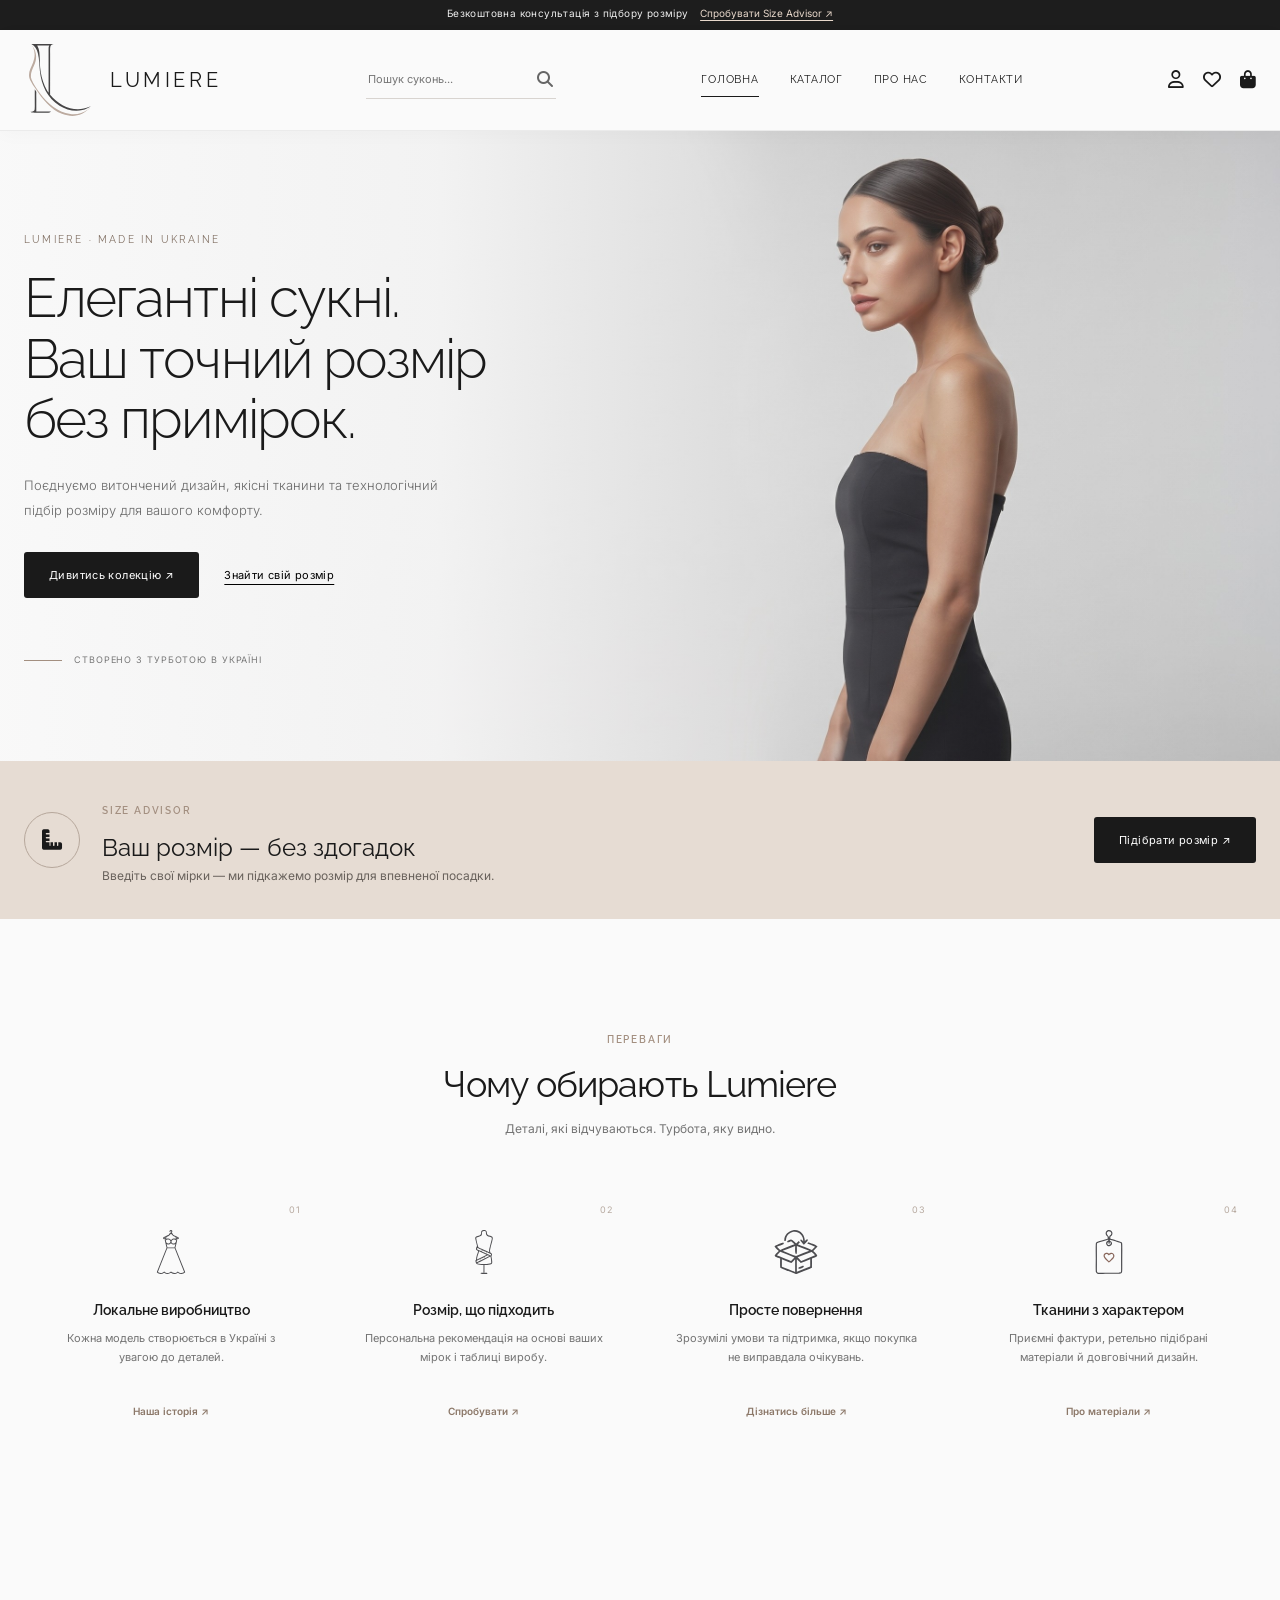
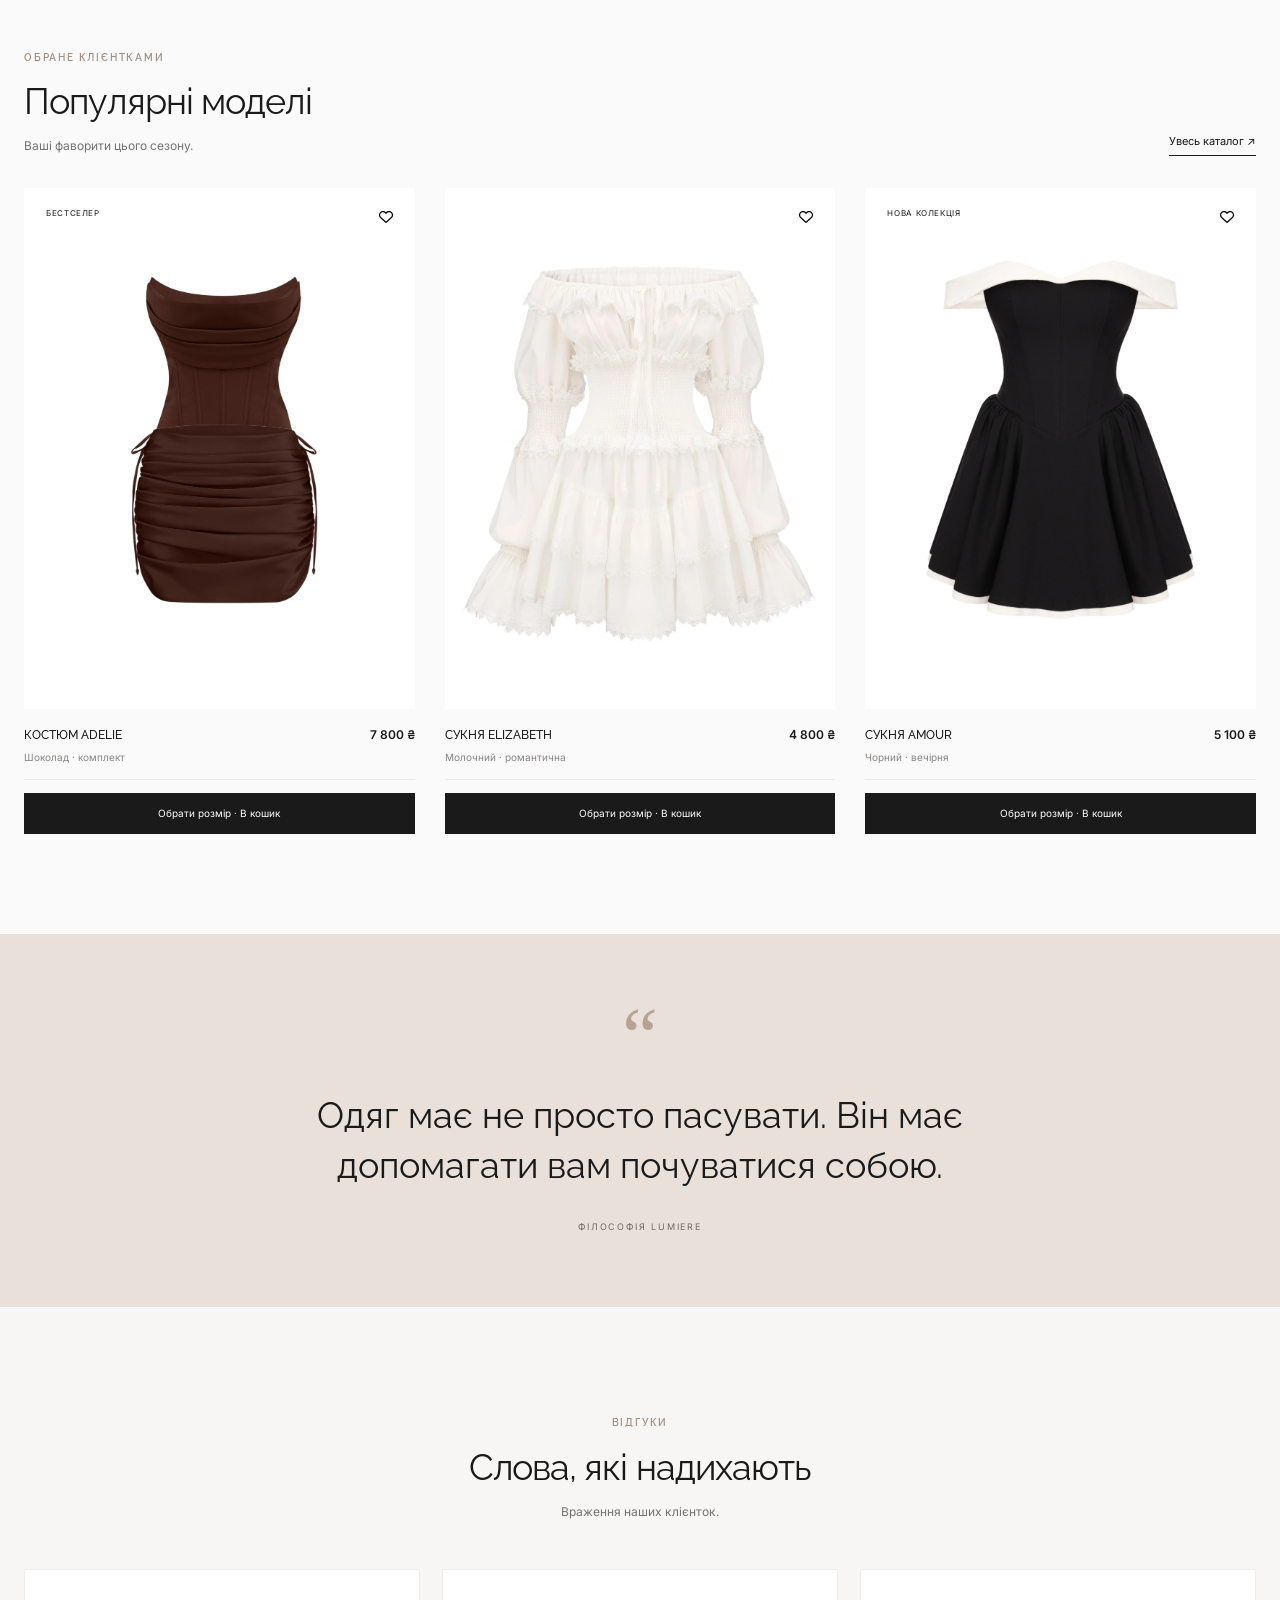
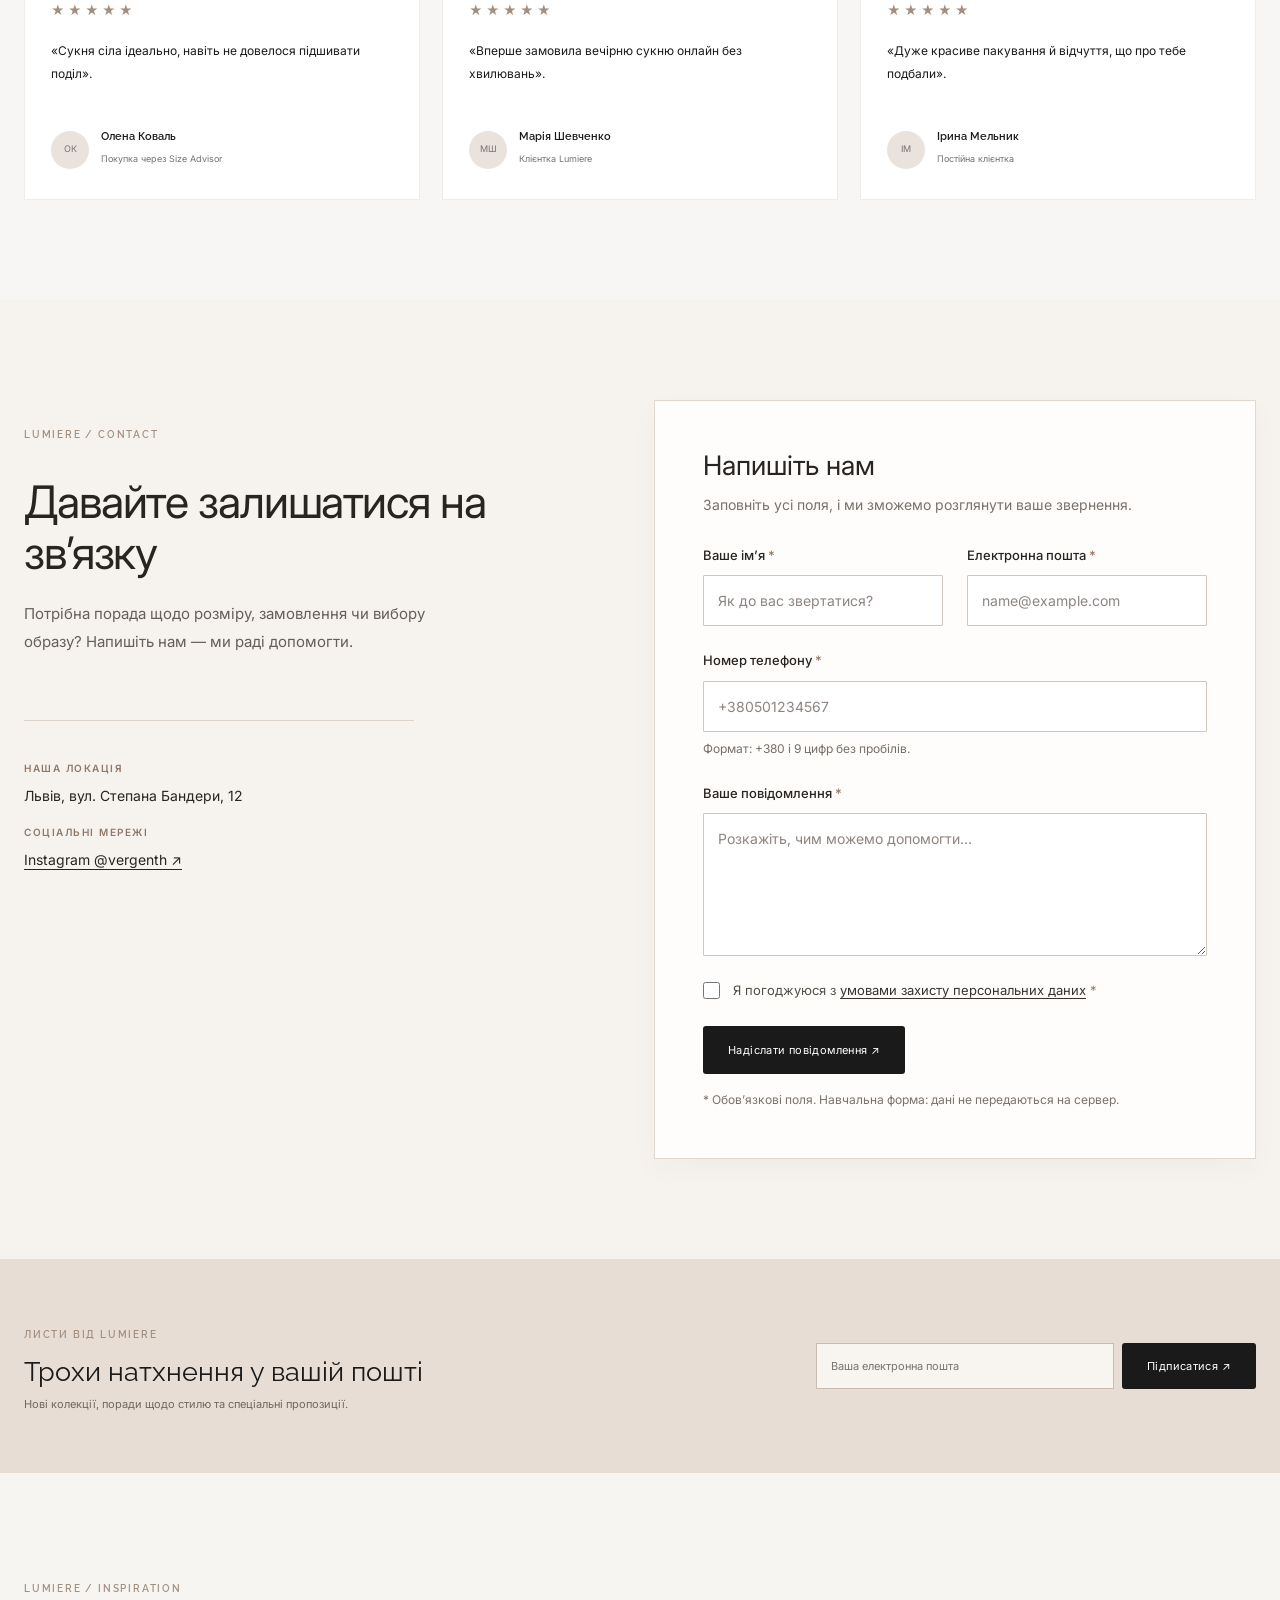
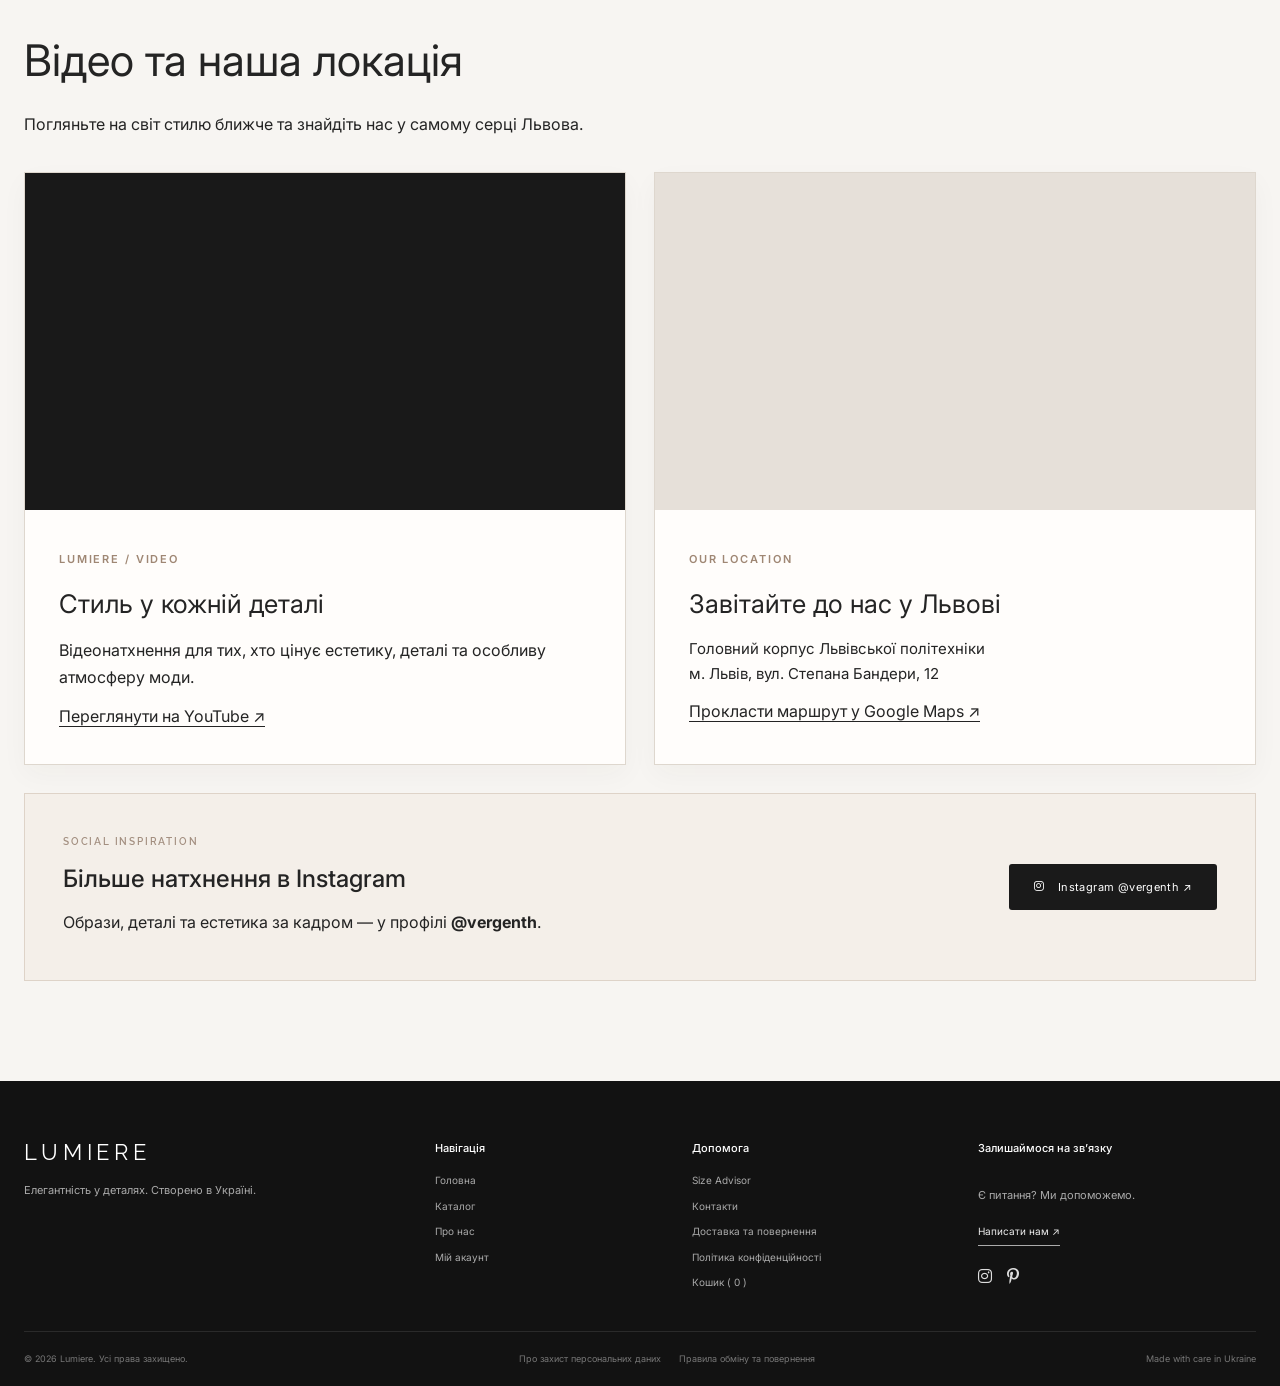
==== commit 67fbfa38: "feat: add feedback form with validation and modal" ====
--- a/index.html
+++ b/index.html
@@ -16,6 +16,7 @@
 <link href="css/tailwind-components.css" rel="stylesheet"/>
 <script defer="" src="js/app.js">
 </script>
+<script src="js/validation.js" defer></script>
 </head>
 <body>
 <div class="announcement">
@@ -53,9 +54,9 @@
 <a class="nav-link" href="about.html">
       Про нас
      </a>
-<button class="nav-link" data-open="contacts">
+<a class="nav-link" href="index.html#feedback">
       Контакти
-     </button>
+     </a>
 </nav>
 <div class="header-actions">
 <a aria-label="Особистий кабінет" class="interactive-icon" href="account.html">
@@ -434,6 +435,59 @@
 </div>
 </div>
 </section>
+
+<!-- LAB 9: accessible contact form with client-side validation (js/validation.js). -->
+<section class="feedback-section section-pad" id="feedback" aria-labelledby="feedback-title">
+  <div class="container feedback-layout grid grid-cols-1 md:grid-cols-2 gap-6 lg:gap-7">
+    <header class="feedback-intro min-w-0">
+      <span class="section-tag">LUMIERE / CONTACT</span>
+      <h2 id="feedback-title">Давайте залишатися на зв’язку</h2>
+      <p>Потрібна порада щодо розміру, замовлення чи вибору образу? Напишіть нам — ми раді допомогти.</p>
+      <div class="feedback-details">
+        <span class="feedback-detail-label">НАША ЛОКАЦІЯ</span>
+        <p>Львів, вул. Степана Бандери, 12</p>
+        <span class="feedback-detail-label">СОЦІАЛЬНІ МЕРЕЖІ</span>
+        <p><a href="https://www.instagram.com/vergenth/" target="_blank" rel="noopener noreferrer">Instagram @vergenth ↗</a></p>
+      </div>
+    </header>
+    <div class="feedback-panel min-w-0">
+      <h3>Напишіть нам</h3>
+      <p class="feedback-panel-intro">Заповніть усі поля, і ми зможемо розглянути ваше звернення.</p>
+      <form id="feedbackForm" class="feedback-form grid grid-cols-1 gap-6" novalidate>
+        <div class="feedback-fields grid grid-cols-1 md:grid-cols-2 gap-6">
+          <div class="feedback-field min-w-0">
+            <label for="feedbackName">Ваше ім’я <span aria-hidden="true">*</span></label>
+            <input id="feedbackName" name="username" type="text" autocomplete="name" required minlength="2" maxlength="80" placeholder="Як до вас звертатися?" aria-describedby="feedbackNameError" aria-invalid="false" />
+            <p id="feedbackNameError" class="feedback-error" aria-live="polite"></p>
+          </div>
+          <div class="feedback-field min-w-0">
+            <label for="feedbackEmail">Електронна пошта <span aria-hidden="true">*</span></label>
+            <input id="feedbackEmail" name="email" type="email" autocomplete="email" required maxlength="254" placeholder="name@example.com" aria-describedby="feedbackEmailError" aria-invalid="false" />
+            <p id="feedbackEmailError" class="feedback-error" aria-live="polite"></p>
+          </div>
+        </div>
+        <div class="feedback-field">
+          <label for="feedbackPhone">Номер телефону <span aria-hidden="true">*</span></label>
+          <input id="feedbackPhone" name="phone" type="tel" autocomplete="tel" inputmode="tel" required pattern="\+380[0-9]{9}" placeholder="+380501234567" aria-describedby="feedbackPhoneHint feedbackPhoneError" aria-invalid="false" />
+          <p class="feedback-hint" id="feedbackPhoneHint">Формат: +380 і 9 цифр без пробілів.</p>
+          <p id="feedbackPhoneError" class="feedback-error" aria-live="polite"></p>
+        </div>
+        <div class="feedback-field">
+          <label for="feedbackMessage">Ваше повідомлення <span aria-hidden="true">*</span></label>
+          <textarea id="feedbackMessage" name="message" required minlength="10" maxlength="2000" rows="5" placeholder="Розкажіть, чим можемо допомогти…" aria-describedby="feedbackMessageError" aria-invalid="false"></textarea>
+          <p id="feedbackMessageError" class="feedback-error" aria-live="polite"></p>
+        </div>
+        <div class="feedback-agreement">
+          <input id="feedbackAgreement" name="agreement" type="checkbox" required aria-describedby="feedbackAgreementError" aria-invalid="false" />
+          <label for="feedbackAgreement">Я погоджуюся з <a href="https://zakon.rada.gov.ua/laws/term/13397" target="_blank" rel="noopener noreferrer">умовами захисту персональних даних</a> <span aria-hidden="true">*</span></label>
+          <p id="feedbackAgreementError" class="feedback-error" aria-live="polite"></p>
+        </div>
+        <button class="btn btn-dark feedback-submit" type="submit">Надіслати повідомлення ↗</button>
+        <p class="feedback-required">* Обов’язкові поля. Навчальна форма: дані не передаються на сервер.</p>
+      </form>
+    </div>
+  </div>
+</section>
 <section class="newsletter-section">
 <div class="container newsletter-inner">
 <div>
@@ -448,7 +502,7 @@
       </p>
 </div>
 <form class="subscribe-form">
-<input aria-label="Ваша електронна пошта" placeholder="Ваша електронна пошта" required="" type="email"/>
+<input aria-label="Ваша електронна пошта" id="newsletter-email" name="newsletter_email" autocomplete="email" placeholder="Ваша електронна пошта" required="" type="email"/>
 <button class="btn btn-dark">
        Підписатися ↗
       </button>
@@ -491,9 +545,9 @@
 <button data-open="advisor">
        Size Advisor
       </button>
-<button data-open="contacts">
+<a href="index.html#feedback">
        Контакти
-      </button>
+      </a>
 <a href="https://dp.dpss.gov.ua/news/osnovni-pravila-shchodo-obminu-tovaru-ta-povernennya-groshej" rel="noopener noreferrer" target="_blank">
        Доставка та повернення
       </a>
@@ -513,9 +567,9 @@
 <p>
        Є питання? Ми допоможемо.
       </p>
-<button class="footer-contact-link" data-open="contacts">
+<a class="footer-contact-link" href="index.html#feedback">
        Написати нам ↗
-      </button>
+      </a>
 <div class="social-links">
 <a aria-label="Instagram @vergenth (відкриється в новій вкладці)" href="https://www.instagram.com/vergenth/" rel="noopener noreferrer" target="_blank">
 <i class="fa-brands fa-instagram">
@@ -542,6 +596,17 @@
 </div>
 </div>
 </footer>
+<!-- LAB 9: native HTML dialog supports keyboard focus, Escape and focus trapping. -->
+<dialog id="feedbackSuccessDialog" class="feedback-success-dialog" aria-labelledby="feedbackDialogTitle" aria-describedby="feedbackDialogDescription">
+  <div class="feedback-dialog-content">
+    <span class="section-tag">LUMIERE / FEEDBACK</span>
+    <h2 id="feedbackDialogTitle">Дякуємо за звернення!</h2>
+    <p id="feedbackDialogDescription">Форма успішно пройшла клієнтську перевірку. Це демонстрація надсилання: повідомлення не було відправлено на сервер.</p>
+    <form method="dialog">
+      <button class="btn btn-dark feedback-dialog-close" type="submit">Зрозуміло, закрити</button>
+    </form>
+  </div>
+</dialog>
 <div id="app-modal-root">
 </div>
 <div aria-atomic="true" aria-live="polite" class="toast-region">
--- a/css/style.css
+++ b/css/style.css
@@ -3396,3 +3396,111 @@
 .lab7-video-card .lab7-media-body p{max-width:50ch}
 .lab7-location-card .lab7-map-frame{aspect-ratio:16/9}
 @media(max-width:760px){.lab7-video-card .lab7-media-body{padding:24px}}
+
+
+/* LAB 9: feedback section. Uses the existing Lumiere palette and typefaces. */
+.feedback-section { background:#f6f3ef; color:#282421; scroll-margin-top: 90px; }
+.feedback-layout { align-items: start; }
+.feedback-intro { padding: clamp(0px, 1.5vw, 28px) 0; }
+.feedback-intro h2 { font-family:inherit; font-size:clamp(30px,3.5vw,48px); font-weight:400; letter-spacing:-.025em; line-height:1.13; margin:20px 0 22px; max-width:510px; }
+.feedback-intro > p { line-height:1.85; color:#655e59; max-width:460px; font-size:15px; }
+.feedback-details { margin-top:clamp(30px,5vw,70px); padding-top:24px; border-top:1px solid #dcd4ca; max-width:390px; }
+.feedback-detail-label { display:block; margin:15px 0 8px; font-size:10px; font-weight:600; letter-spacing:.15em; color:#8e7968; }
+.feedback-details p { margin:0 0 16px; line-height:1.7; font-size:14px; }
+.feedback-details a { text-decoration:underline; text-underline-offset:4px; }
+.feedback-panel { padding:clamp(24px,4vw,48px); background:#fffdfb; border:1px solid #e1d9d0; box-shadow:0 10px 26px rgba(55,43,35,.03); }
+.feedback-panel h3 { font-size:clamp(23px,2.1vw,30px); font-weight:400; line-height:1.25; margin:0 0 10px; }
+.feedback-panel-intro { color:#79716b; font-size:14px; line-height:1.7; margin:0 0 28px; }
+.feedback-form { gap:18px; }
+.feedback-fields { gap:18px; }
+.feedback-field label { display:block; font-size:13px; font-weight:500; margin-bottom:9px; }
+.feedback-field label span,.feedback-agreement label span { color:#9f735c; }
+.feedback-field input,.feedback-field textarea { width:100%; max-width:100%; display:block; padding:13px 14px; border:1px solid #cfc6bc; border-radius:1px; font:inherit; font-size:14px; color:#2b2926; background:#fff; transition:border-color .2s ease,box-shadow .2s ease; }
+.feedback-field textarea { min-height:132px; resize:vertical; }
+.feedback-field input::placeholder,.feedback-field textarea::placeholder { color:#8d8580; }
+.feedback-field input:focus-visible,.feedback-field textarea:focus-visible,.feedback-agreement input:focus-visible { outline:2px solid #8f7561; outline-offset:2px; border-color:#8f7561; }
+.feedback-hint { font-size:12px; margin:7px 0 0; color:#766f69; }
+.feedback-error { min-height:0; margin:5px 0 0; font-size:12px; color:#a23e3e; }
+.feedback-error:empty { display:none; }
+.feedback-agreement { display:grid; grid-template-columns:18px minmax(0,1fr); gap:9px 12px; align-items:start; }
+.feedback-agreement input { margin:2px 0 0; accent-color:#36312e; width:17px; height:17px; }
+.feedback-agreement label { color:#544e49; font-size:13px; line-height:1.65; }
+.feedback-agreement a { color:#38322e; text-decoration:underline; text-underline-offset:3px; }
+.feedback-agreement .feedback-error { grid-column:2; }
+.feedback-submit { min-height:48px; justify-self:start; }
+.feedback-required { color:#79716b; font-size:12px; margin:-8px 0 0; }
+@media(max-width:760px) { .feedback-intro { padding:0; }.feedback-details { margin-top:25px; }.feedback-panel { margin-top:5px; } }
+@media(max-width:420px) { .feedback-panel { padding:22px 18px; }.feedback-submit { width:100%; } }
+
+
+/* LAB 9: visible states of the contact form; no changes to site-wide design. */
+.feedback-field input.is-invalid, .feedback-field textarea.is-invalid {
+  border-color: #a33f3f;
+  box-shadow: 0 0 0 1px rgba(163,63,63,.12);
+}
+.feedback-field input.is-valid, .feedback-field textarea.is-valid {
+  border-color: #328064;
+}
+.feedback-agreement input.is-invalid { outline: 2px solid #a33f3f; outline-offset: 3px; }
+.feedback-agreement input.is-valid { outline: 1px solid #328064; outline-offset: 3px; }
+.feedback-field input.is-invalid:focus-visible, .feedback-field textarea.is-invalid:focus-visible { outline-color: #a33f3f; }
+.feedback-error:not(:empty) { line-height: 1.5; }
+.feedback-success-dialog {
+  width: min(480px, calc(100vw - 32px));
+  max-height: calc(100dvh - 32px);
+  border: 1px solid #d7cbbf;
+  border-radius: 2px;
+  padding: 0;
+  background: #fffdfb;
+  color: #282421;
+  box-shadow: 0 20px 75px rgba(25,20,18,.17);
+}
+.feedback-success-dialog[open] { position: fixed; margin: auto; }
+.feedback-success-dialog::backdrop { background: rgba(26,23,22,.63); }
+.feedback-dialog-content { padding: clamp(28px, 5vw, 46px); }
+.feedback-dialog-content h2 { font-size: clamp(26px, 3vw, 34px); font-weight: 400; line-height: 1.2; margin: 20px 0 14px; }
+.feedback-dialog-content p { color: #625950; font-size: 15px; line-height: 1.75; margin: 0 0 28px; }
+.feedback-dialog-close { min-height: 48px; }
+.feedback-dialog-close:focus-visible { outline: 3px solid #9d7d64; outline-offset: 4px; }
+@media (max-width: 420px) { .feedback-dialog-close { width: 100%; } }
+
+
+/* Lab 9: stable mobile navigation. The dropdown must not alter sticky header height. */
+@media (max-width: 820px) {
+  .site-header .header-container {
+    position: relative;
+    flex-wrap: nowrap;
+  }
+  .site-header .mobile-menu-toggle {
+    flex: 0 0 32px;
+    width: 32px;
+    height: 40px;
+    display: inline-grid;
+    place-items: center;
+    padding: 0;
+    line-height: 1;
+    cursor: pointer;
+  }
+  .site-header .main-nav {
+    position: absolute;
+    top: 100%;
+    left: -16px;
+    width: calc(100% + 32px);
+    margin: 0;
+    padding: 20px 24px 24px;
+    background: rgba(250, 250, 250, 0.99);
+    border-top: 1px solid rgba(0,0,0,.06);
+    border-bottom: 1px solid rgba(0,0,0,.10);
+    box-shadow: 0 14px 24px rgba(0,0,0,.08);
+    z-index: 10;
+  }
+  .site-header.menu-open .header-container {
+    padding-bottom: 0;
+  }
+}
+@media (max-width: 560px) {
+  .site-header .main-nav {
+    left: -14px;
+    width: calc(100% + 28px);
+  }
+}
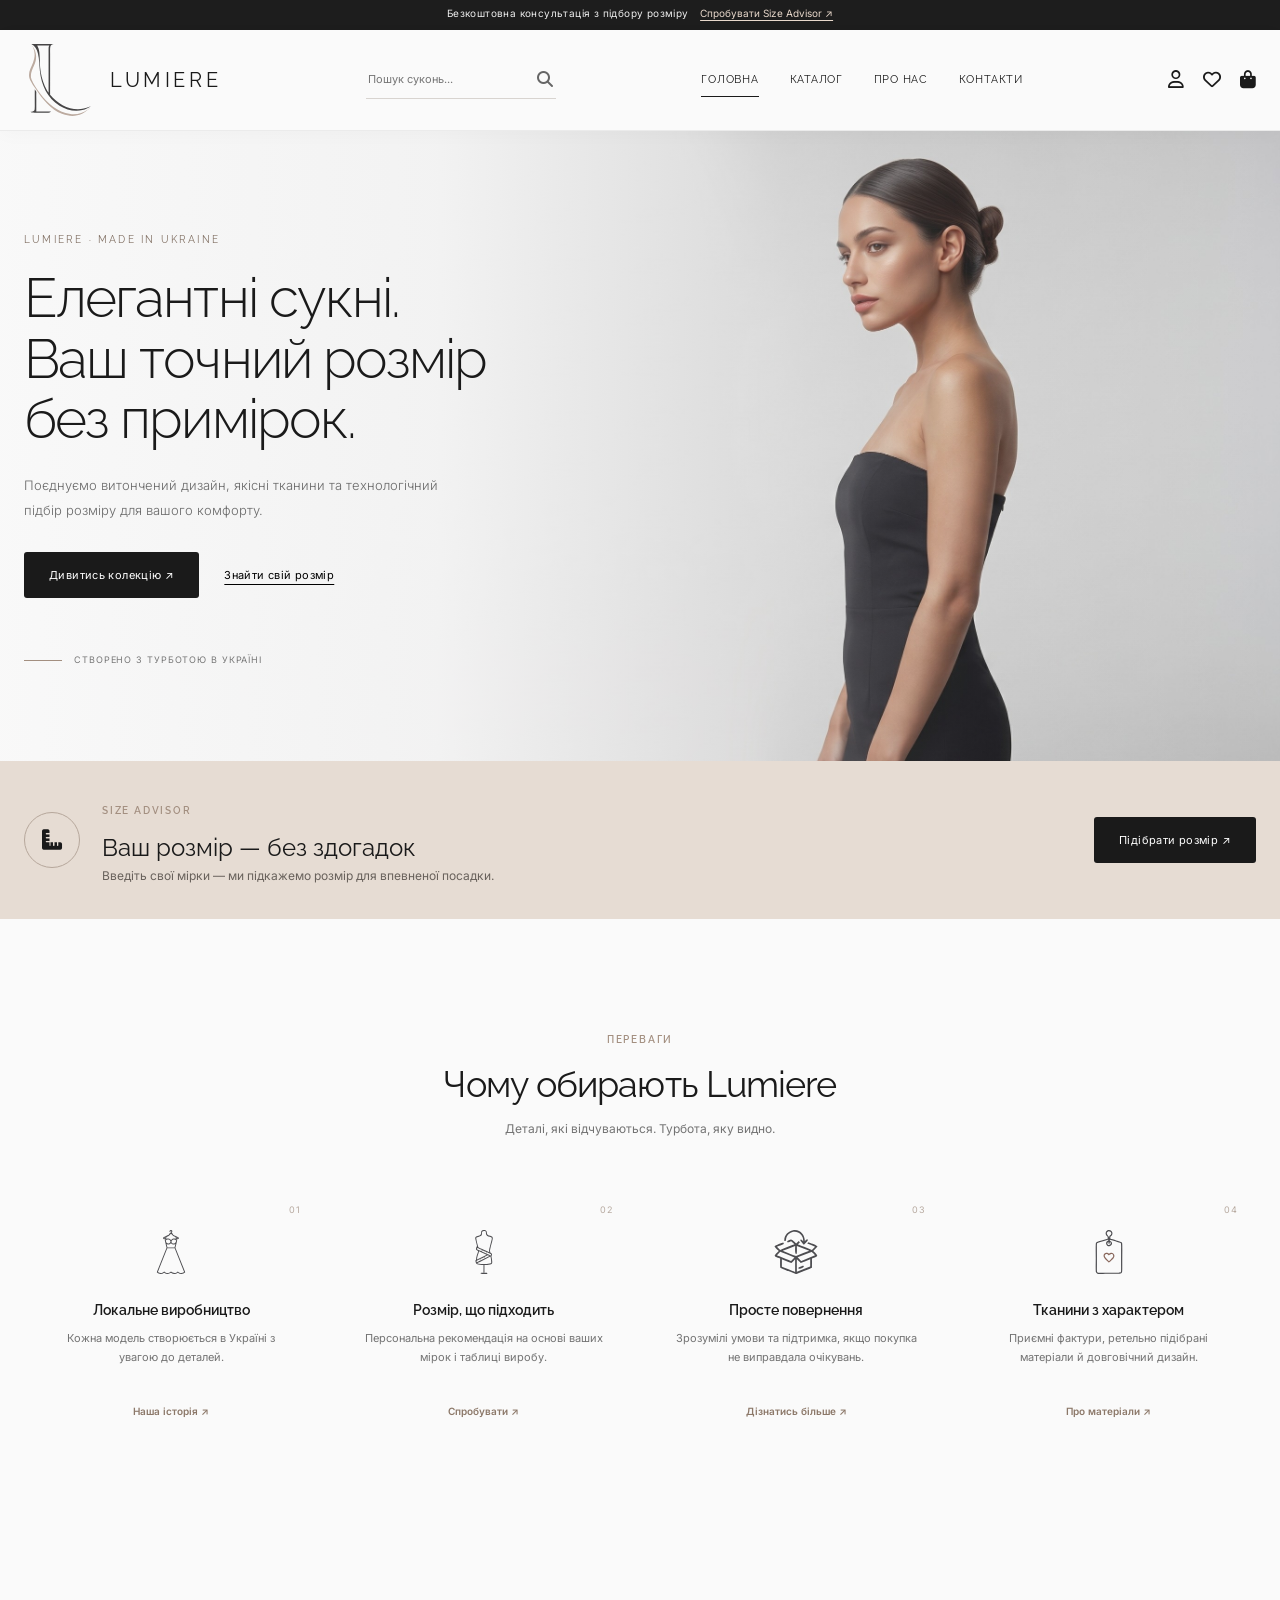
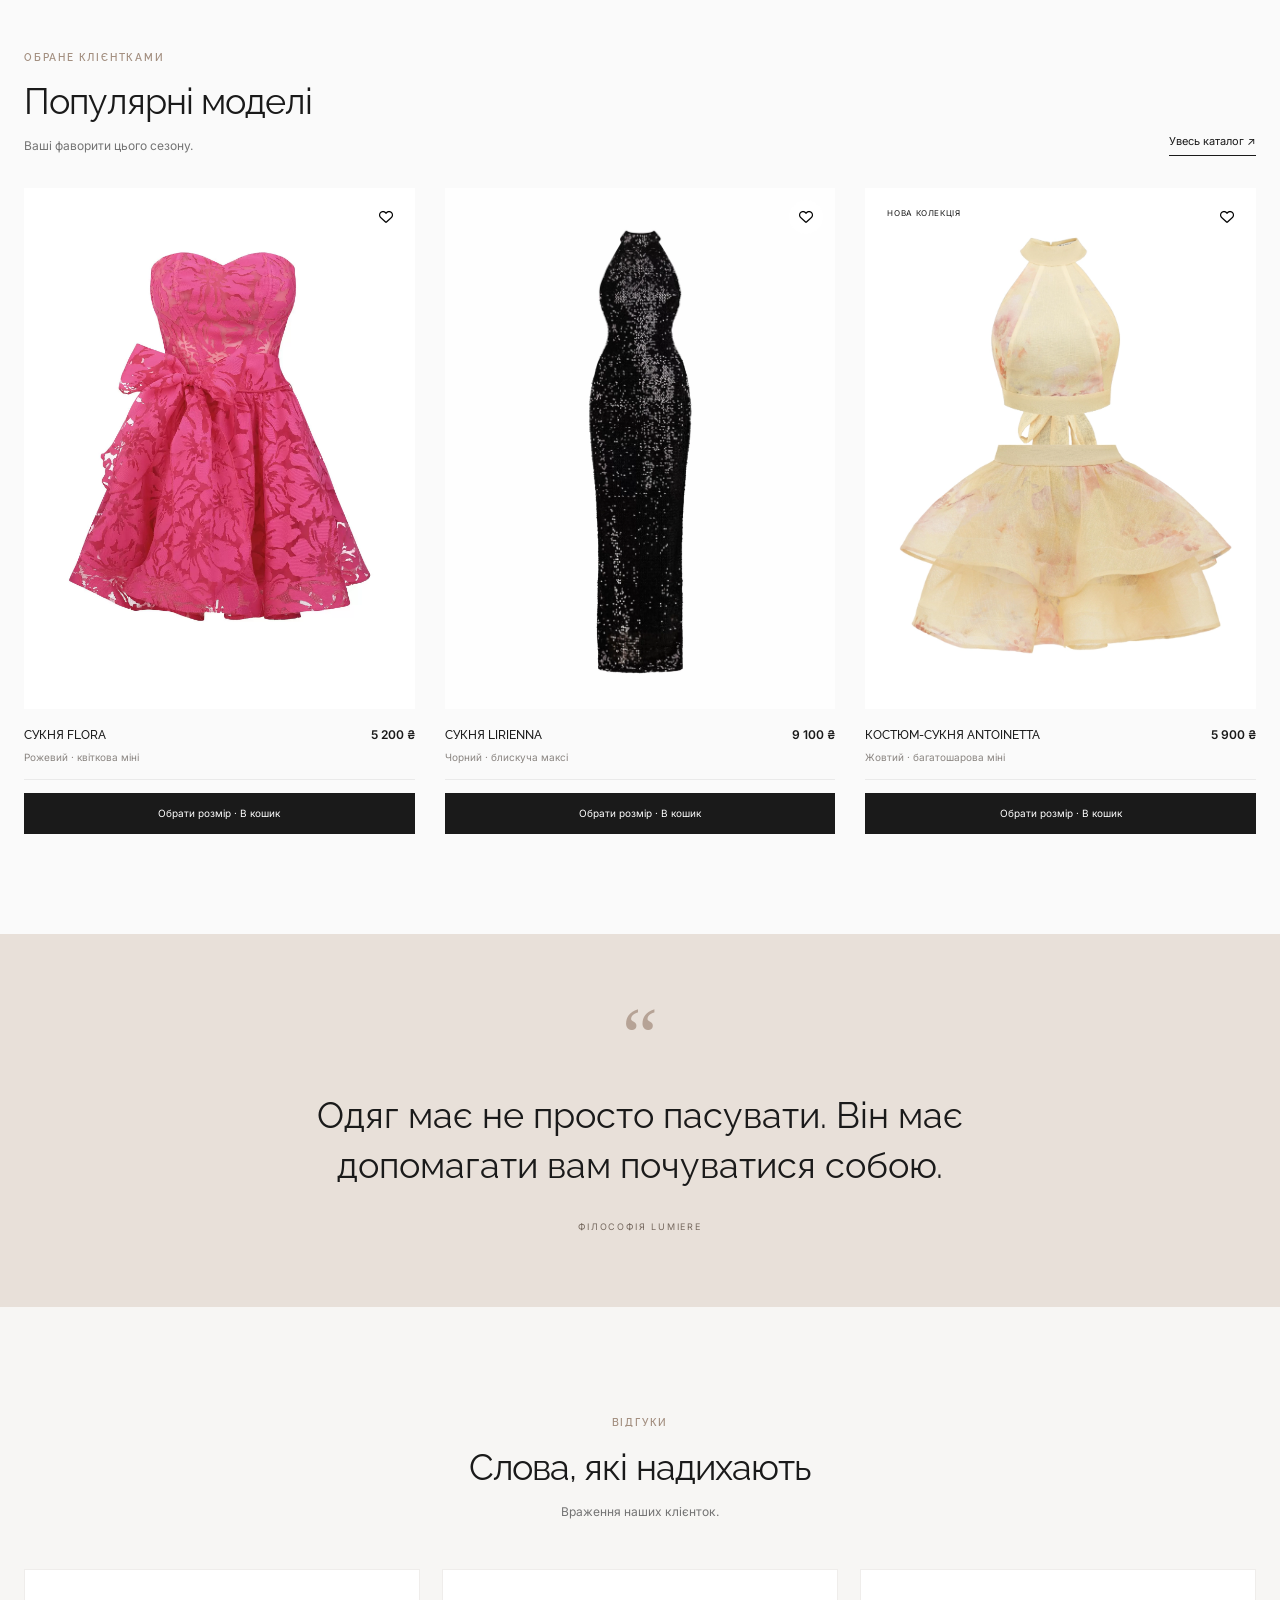
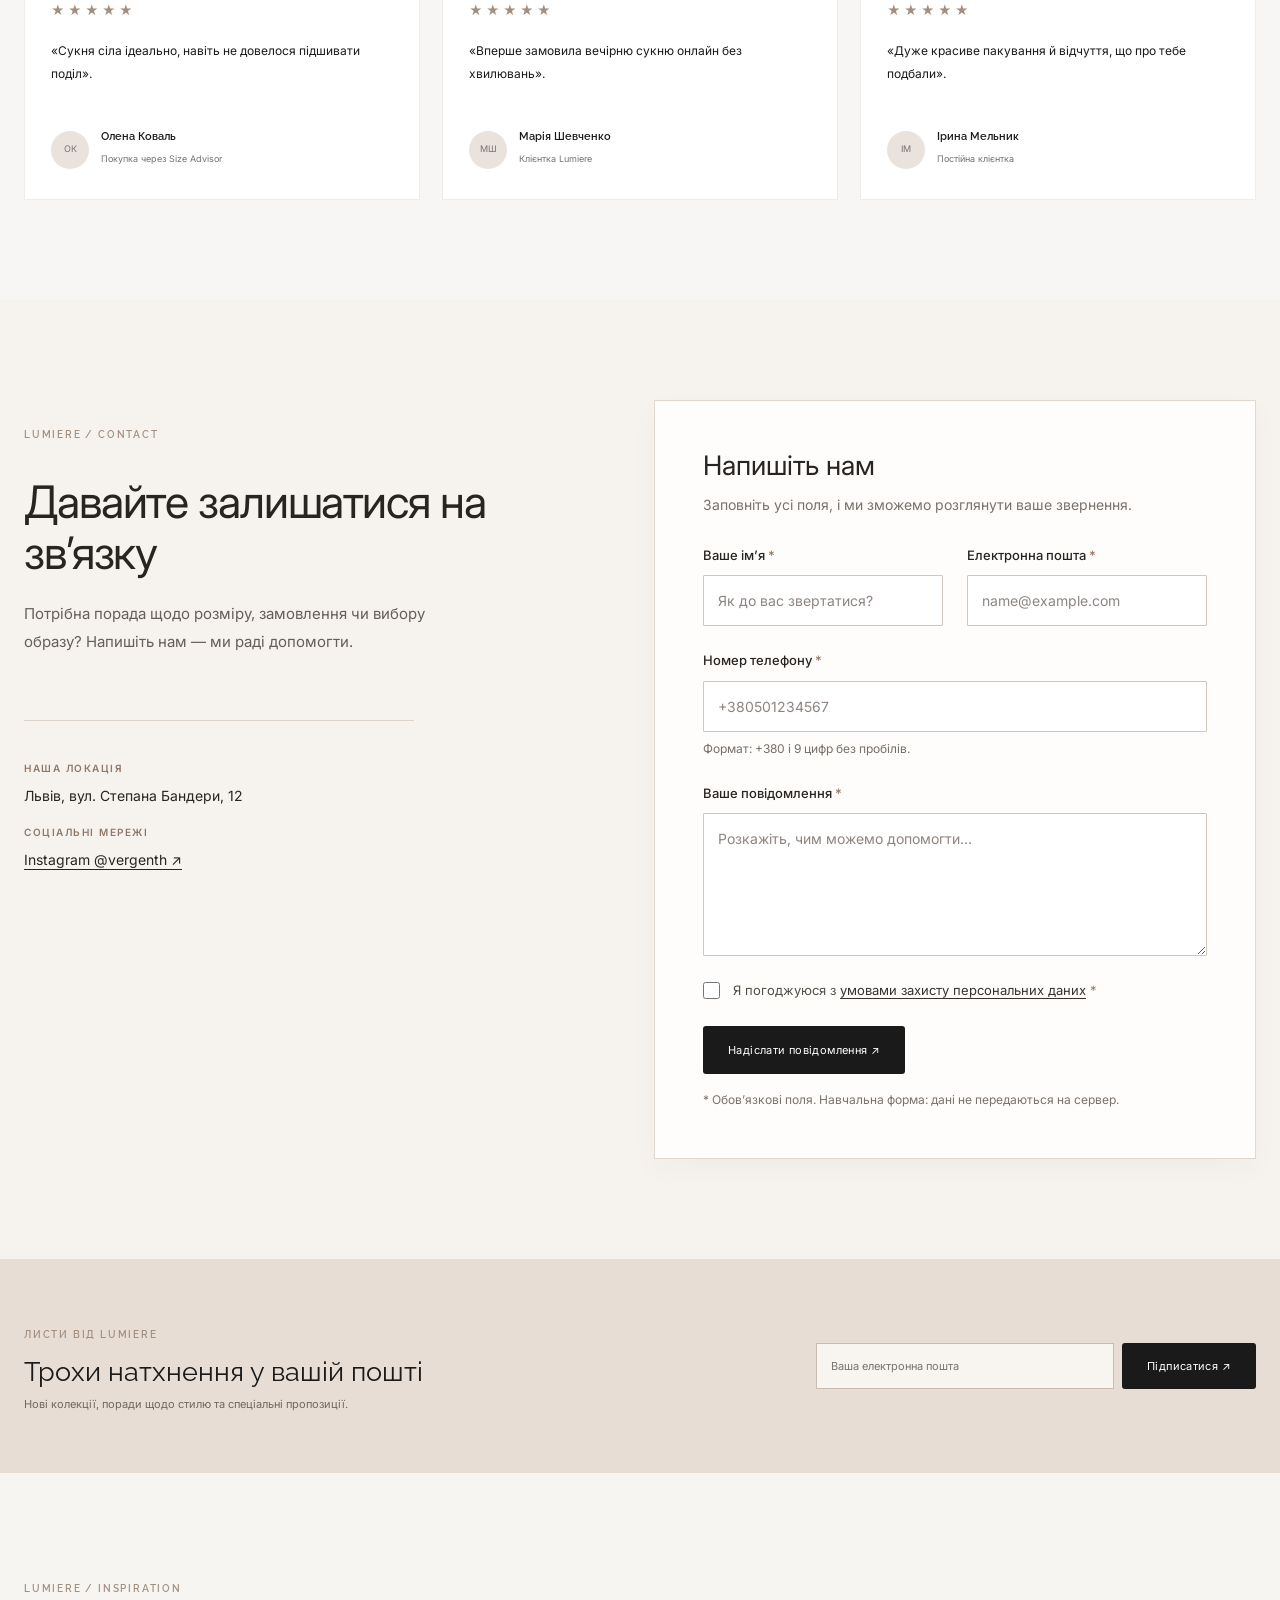
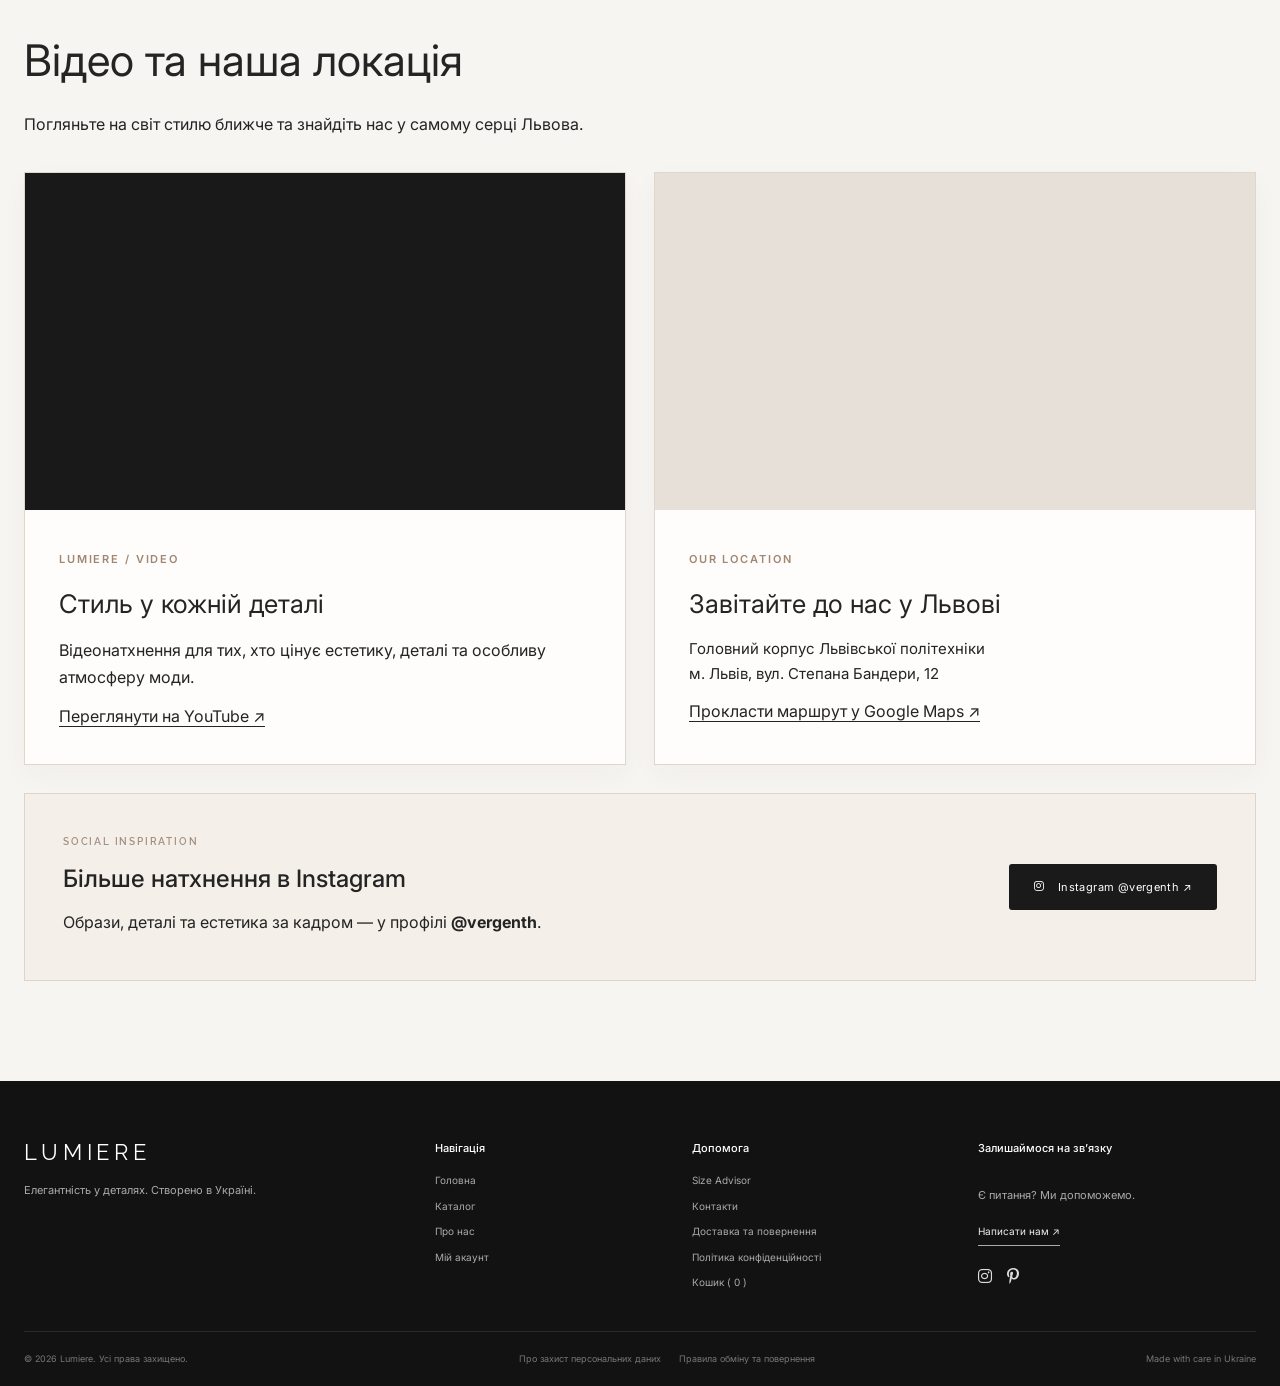
==== commit 47f741f4: "feat: update Lumiere catalog and website" ====
--- a/index.html
+++ b/index.html
@@ -16,7 +16,11 @@
 <link href="css/tailwind-components.css" rel="stylesheet"/>
 <script defer="" src="js/app.js">
 </script>
-<script src="js/validation.js" defer></script>
+<script defer="" src="js/validation.js"></script>
+<link rel="icon" type="image/svg+xml" href="assets/icons/favicon.svg?v=4"/>
+<link rel="icon" type="image/png" sizes="512x512" href="assets/icons/favicon.png?v=4"/>
+<link rel="shortcut icon" href="assets/icons/favicon.ico?v=4"/>
+<meta name="theme-color" content="#302b29"/>
 </head>
 <body>
 <div class="announcement">
@@ -243,103 +247,10 @@
       </a>
 </div>
 <div class="products-grid">
-<article class="product-card" data-category="set" data-color="brown" data-price="7800" data-product="adelie" data-sizes="S M L">
-<div class="product-image-box">
-<img alt="Костюм ADELIE" loading="lazy" src="assets/images/dress-adelie.jpg"/>
-<span class="product-label">
-         Бестселер
-        </span>
-<button aria-label="Додати Костюм ADELIE в обране" class="favorite-toggle" data-favorite="adelie">
-<i class="fa-regular fa-heart">
-</i>
-</button>
-<button class="quick-view" data-quickview="adelie">
-         Швидкий перегляд
-        </button>
-</div>
-<div class="product-info">
-<div class="product-title-row">
-<h3>
-          Костюм ADELIE
-         </h3>
-<span class="price">
-          7 800 ₴
-         </span>
-</div>
-<p class="product-subtitle">
-         Шоколад · комплект
-        </p>
-<div class="product-footer">
-<button class="btn-text-buy" data-add="adelie">
-          Обрати розмір · В кошик
-         </button>
-</div>
-</div>
-</article>
-<article class="product-card" data-category="dress" data-color="cream" data-price="4800" data-product="elizabeth" data-sizes="XS S M L">
-<div class="product-image-box">
-<img alt="Сукня ELIZABETH" loading="lazy" src="assets/images/dress-elizabeth.jpg"/>
-<button aria-label="Додати Сукня ELIZABETH в обране" class="favorite-toggle" data-favorite="elizabeth">
-<i class="fa-regular fa-heart">
-</i>
-</button>
-<button class="quick-view" data-quickview="elizabeth">
-         Швидкий перегляд
-        </button>
-</div>
-<div class="product-info">
-<div class="product-title-row">
-<h3>
-          Сукня ELIZABETH
-         </h3>
-<span class="price">
-          4 800 ₴
-         </span>
-</div>
-<p class="product-subtitle">
-         Молочний · романтична
-        </p>
-<div class="product-footer">
-<button class="btn-text-buy" data-add="elizabeth">
-          Обрати розмір · В кошик
-         </button>
-</div>
-</div>
-</article>
-<article class="product-card" data-category="dress evening" data-color="black" data-price="5100" data-product="amour" data-sizes="XS S M L">
-<div class="product-image-box">
-<img alt="Сукня AMOUR" loading="lazy" src="assets/images/dress-amour.jpg"/>
-<span class="product-label">
-         Нова колекція
-        </span>
-<button aria-label="Додати Сукня AMOUR в обране" class="favorite-toggle" data-favorite="amour">
-<i class="fa-regular fa-heart">
-</i>
-</button>
-<button class="quick-view" data-quickview="amour">
-         Швидкий перегляд
-        </button>
-</div>
-<div class="product-info">
-<div class="product-title-row">
-<h3>
-          Сукня AMOUR
-         </h3>
-<span class="price">
-          5 100 ₴
-         </span>
-</div>
-<p class="product-subtitle">
-         Чорний · вечірня
-        </p>
-<div class="product-footer">
-<button class="btn-text-buy" data-add="amour">
-          Обрати розмір · В кошик
-         </button>
-</div>
-</div>
-</article>
-</div>
+
+
+
+<article class="product-card new-product" data-category="dress" data-color="pink" data-length="mini" data-occasion="cocktail" data-order="0" data-price="5200" data-product="flora" data-silhouette="a-line" data-sizes="XS S M L XL" data-sleeve="none"><div class="product-image-box"><img alt="Сукня FLORA" decoding="async" loading="lazy" src="assets/images/dress-flora.webp"/><button aria-label="Додати Сукня FLORA в обране" class="favorite-toggle" data-favorite="flora" type="button"><i class="fa-regular fa-heart"></i></button><button class="quick-view" data-quickview="flora" type="button">Швидкий перегляд</button></div><div class="product-info"><div class="product-title-row"><h3>Сукня FLORA</h3><span class="price">5 200 ₴</span></div><p class="product-subtitle">Рожевий · квіткова міні</p><div class="product-footer"><button class="btn-text-buy" data-add="flora" type="button">Обрати розмір · В кошик</button></div></div></article><article class="product-card new-product" data-category="dress" data-color="black" data-length="maxi" data-occasion="evening" data-order="1" data-price="9100" data-product="lirienna" data-silhouette="fitted" data-sizes="XS S M L XL" data-sleeve="none"><div class="product-image-box"><img alt="Сукня LIRIENNA" decoding="async" loading="lazy" src="assets/images/dress-lirienna.webp"/><button aria-label="Додати Сукня LIRIENNA в обране" class="favorite-toggle" data-favorite="lirienna" type="button"><i class="fa-regular fa-heart"></i></button><button class="quick-view" data-quickview="lirienna" type="button">Швидкий перегляд</button></div><div class="product-info"><div class="product-title-row"><h3>Сукня LIRIENNA</h3><span class="price">9 100 ₴</span></div><p class="product-subtitle">Чорний · блискуча максі</p><div class="product-footer"><button class="btn-text-buy" data-add="lirienna" type="button">Обрати розмір · В кошик</button></div></div></article><article class="product-card new-product" data-category="dress" data-color="yellow" data-length="mini" data-occasion="cocktail" data-order="2" data-price="5900" data-product="antoinetta" data-silhouette="a-line" data-sizes="XS S M L XL" data-sleeve="none"><div class="product-image-box"><img alt="Костюм-сукня ANTOINETTA" decoding="async" loading="lazy" src="assets/images/dress-antoinetta-yellow.webp"/><span class="product-label">Нова колекція</span><button aria-label="Додати Костюм-сукня ANTOINETTA в обране" class="favorite-toggle" data-favorite="antoinetta" type="button"><i class="fa-regular fa-heart"></i></button><button class="quick-view" data-quickview="antoinetta" type="button">Швидкий перегляд</button></div><div class="product-info"><div class="product-title-row"><h3>Костюм-сукня ANTOINETTA</h3><span class="price">5 900 ₴</span></div><p class="product-subtitle">Жовтий · багатошарова міні</p><div class="product-footer"><button class="btn-text-buy" data-add="antoinetta" type="button">Обрати розмір · В кошик</button></div></div></article></div>
 </div>
 </section>
 <section class="quote-section">
@@ -435,58 +346,57 @@
 </div>
 </div>
 </section>
-
 <!-- LAB 9: accessible contact form with client-side validation (js/validation.js). -->
-<section class="feedback-section section-pad" id="feedback" aria-labelledby="feedback-title">
-  <div class="container feedback-layout grid grid-cols-1 md:grid-cols-2 gap-6 lg:gap-7">
-    <header class="feedback-intro min-w-0">
-      <span class="section-tag">LUMIERE / CONTACT</span>
-      <h2 id="feedback-title">Давайте залишатися на зв’язку</h2>
-      <p>Потрібна порада щодо розміру, замовлення чи вибору образу? Напишіть нам — ми раді допомогти.</p>
-      <div class="feedback-details">
-        <span class="feedback-detail-label">НАША ЛОКАЦІЯ</span>
-        <p>Львів, вул. Степана Бандери, 12</p>
-        <span class="feedback-detail-label">СОЦІАЛЬНІ МЕРЕЖІ</span>
-        <p><a href="https://www.instagram.com/vergenth/" target="_blank" rel="noopener noreferrer">Instagram @vergenth ↗</a></p>
-      </div>
-    </header>
-    <div class="feedback-panel min-w-0">
-      <h3>Напишіть нам</h3>
-      <p class="feedback-panel-intro">Заповніть усі поля, і ми зможемо розглянути ваше звернення.</p>
-      <form id="feedbackForm" class="feedback-form grid grid-cols-1 gap-6" novalidate>
-        <div class="feedback-fields grid grid-cols-1 md:grid-cols-2 gap-6">
-          <div class="feedback-field min-w-0">
-            <label for="feedbackName">Ваше ім’я <span aria-hidden="true">*</span></label>
-            <input id="feedbackName" name="username" type="text" autocomplete="name" required minlength="2" maxlength="80" placeholder="Як до вас звертатися?" aria-describedby="feedbackNameError" aria-invalid="false" />
-            <p id="feedbackNameError" class="feedback-error" aria-live="polite"></p>
-          </div>
-          <div class="feedback-field min-w-0">
-            <label for="feedbackEmail">Електронна пошта <span aria-hidden="true">*</span></label>
-            <input id="feedbackEmail" name="email" type="email" autocomplete="email" required maxlength="254" placeholder="name@example.com" aria-describedby="feedbackEmailError" aria-invalid="false" />
-            <p id="feedbackEmailError" class="feedback-error" aria-live="polite"></p>
-          </div>
-        </div>
-        <div class="feedback-field">
-          <label for="feedbackPhone">Номер телефону <span aria-hidden="true">*</span></label>
-          <input id="feedbackPhone" name="phone" type="tel" autocomplete="tel" inputmode="tel" required pattern="\+380[0-9]{9}" placeholder="+380501234567" aria-describedby="feedbackPhoneHint feedbackPhoneError" aria-invalid="false" />
-          <p class="feedback-hint" id="feedbackPhoneHint">Формат: +380 і 9 цифр без пробілів.</p>
-          <p id="feedbackPhoneError" class="feedback-error" aria-live="polite"></p>
-        </div>
-        <div class="feedback-field">
-          <label for="feedbackMessage">Ваше повідомлення <span aria-hidden="true">*</span></label>
-          <textarea id="feedbackMessage" name="message" required minlength="10" maxlength="2000" rows="5" placeholder="Розкажіть, чим можемо допомогти…" aria-describedby="feedbackMessageError" aria-invalid="false"></textarea>
-          <p id="feedbackMessageError" class="feedback-error" aria-live="polite"></p>
-        </div>
-        <div class="feedback-agreement">
-          <input id="feedbackAgreement" name="agreement" type="checkbox" required aria-describedby="feedbackAgreementError" aria-invalid="false" />
-          <label for="feedbackAgreement">Я погоджуюся з <a href="https://zakon.rada.gov.ua/laws/term/13397" target="_blank" rel="noopener noreferrer">умовами захисту персональних даних</a> <span aria-hidden="true">*</span></label>
-          <p id="feedbackAgreementError" class="feedback-error" aria-live="polite"></p>
-        </div>
-        <button class="btn btn-dark feedback-submit" type="submit">Надіслати повідомлення ↗</button>
-        <p class="feedback-required">* Обов’язкові поля. Навчальна форма: дані не передаються на сервер.</p>
-      </form>
-    </div>
-  </div>
+<section aria-labelledby="feedback-title" class="feedback-section section-pad" id="feedback">
+<div class="container feedback-layout grid grid-cols-1 md:grid-cols-2 gap-6 lg:gap-7">
+<header class="feedback-intro min-w-0">
+<span class="section-tag">LUMIERE / CONTACT</span>
+<h2 id="feedback-title">Давайте залишатися на зв’язку</h2>
+<p>Потрібна порада щодо розміру, замовлення чи вибору образу? Напишіть нам — ми раді допомогти.</p>
+<div class="feedback-details">
+<span class="feedback-detail-label">НАША ЛОКАЦІЯ</span>
+<p>Львів, вул. Степана Бандери, 12</p>
+<span class="feedback-detail-label">СОЦІАЛЬНІ МЕРЕЖІ</span>
+<p><a href="https://www.instagram.com/vergenth/" rel="noopener noreferrer" target="_blank">Instagram @vergenth ↗</a></p>
+</div>
+</header>
+<div class="feedback-panel min-w-0">
+<h3>Напишіть нам</h3>
+<p class="feedback-panel-intro">Заповніть усі поля, і ми зможемо розглянути ваше звернення.</p>
+<form class="feedback-form grid grid-cols-1 gap-6" id="feedbackForm" novalidate="">
+<div class="feedback-fields grid grid-cols-1 md:grid-cols-2 gap-6">
+<div class="feedback-field min-w-0">
+<label for="feedbackName">Ваше ім’я <span aria-hidden="true">*</span></label>
+<input aria-describedby="feedbackNameError" aria-invalid="false" autocomplete="name" id="feedbackName" maxlength="80" minlength="2" name="username" placeholder="Як до вас звертатися?" required="" type="text"/>
+<p aria-live="polite" class="feedback-error" id="feedbackNameError"></p>
+</div>
+<div class="feedback-field min-w-0">
+<label for="feedbackEmail">Електронна пошта <span aria-hidden="true">*</span></label>
+<input aria-describedby="feedbackEmailError" aria-invalid="false" autocomplete="email" id="feedbackEmail" maxlength="254" name="email" placeholder="name@example.com" required="" type="email"/>
+<p aria-live="polite" class="feedback-error" id="feedbackEmailError"></p>
+</div>
+</div>
+<div class="feedback-field">
+<label for="feedbackPhone">Номер телефону <span aria-hidden="true">*</span></label>
+<input aria-describedby="feedbackPhoneHint feedbackPhoneError" aria-invalid="false" autocomplete="tel" id="feedbackPhone" inputmode="tel" name="phone" pattern="\+380[0-9]{9}" placeholder="+380501234567" required="" type="tel"/>
+<p class="feedback-hint" id="feedbackPhoneHint">Формат: +380 і 9 цифр без пробілів.</p>
+<p aria-live="polite" class="feedback-error" id="feedbackPhoneError"></p>
+</div>
+<div class="feedback-field">
+<label for="feedbackMessage">Ваше повідомлення <span aria-hidden="true">*</span></label>
+<textarea aria-describedby="feedbackMessageError" aria-invalid="false" id="feedbackMessage" maxlength="2000" minlength="10" name="message" placeholder="Розкажіть, чим можемо допомогти…" required="" rows="5"></textarea>
+<p aria-live="polite" class="feedback-error" id="feedbackMessageError"></p>
+</div>
+<div class="feedback-agreement">
+<input aria-describedby="feedbackAgreementError" aria-invalid="false" id="feedbackAgreement" name="agreement" required="" type="checkbox"/>
+<label for="feedbackAgreement">Я погоджуюся з <a href="https://zakon.rada.gov.ua/laws/term/13397" rel="noopener noreferrer" target="_blank">умовами захисту персональних даних</a> <span aria-hidden="true">*</span></label>
+<p aria-live="polite" class="feedback-error" id="feedbackAgreementError"></p>
+</div>
+<button class="btn btn-dark feedback-submit" type="submit">Надіслати повідомлення ↗</button>
+<p class="feedback-required">* Обов’язкові поля. Навчальна форма: дані не передаються на сервер.</p>
+</form>
+</div>
+</div>
 </section>
 <section class="newsletter-section">
 <div class="container newsletter-inner">
@@ -502,7 +412,7 @@
       </p>
 </div>
 <form class="subscribe-form">
-<input aria-label="Ваша електронна пошта" id="newsletter-email" name="newsletter_email" autocomplete="email" placeholder="Ваша електронна пошта" required="" type="email"/>
+<input aria-label="Ваша електронна пошта" autocomplete="email" id="newsletter-email" name="newsletter_email" placeholder="Ваша електронна пошта" required="" type="email"/>
 <button class="btn btn-dark">
        Підписатися ↗
       </button>
@@ -597,15 +507,15 @@
 </div>
 </footer>
 <!-- LAB 9: native HTML dialog supports keyboard focus, Escape and focus trapping. -->
-<dialog id="feedbackSuccessDialog" class="feedback-success-dialog" aria-labelledby="feedbackDialogTitle" aria-describedby="feedbackDialogDescription">
-  <div class="feedback-dialog-content">
-    <span class="section-tag">LUMIERE / FEEDBACK</span>
-    <h2 id="feedbackDialogTitle">Дякуємо за звернення!</h2>
-    <p id="feedbackDialogDescription">Форма успішно пройшла клієнтську перевірку. Це демонстрація надсилання: повідомлення не було відправлено на сервер.</p>
-    <form method="dialog">
-      <button class="btn btn-dark feedback-dialog-close" type="submit">Зрозуміло, закрити</button>
-    </form>
-  </div>
+<dialog aria-describedby="feedbackDialogDescription" aria-labelledby="feedbackDialogTitle" class="feedback-success-dialog" id="feedbackSuccessDialog">
+<div class="feedback-dialog-content">
+<span class="section-tag">LUMIERE / FEEDBACK</span>
+<h2 id="feedbackDialogTitle">Дякуємо за звернення!</h2>
+<p id="feedbackDialogDescription">Форма успішно пройшла клієнтську перевірку. Це демонстрація надсилання: повідомлення не було відправлено на сервер.</p>
+<form method="dialog">
+<button class="btn btn-dark feedback-dialog-close" type="submit">Зрозуміло, закрити</button>
+</form>
+</div>
 </dialog>
 <div id="app-modal-root">
 </div>
--- a/css/style.css
+++ b/css/style.css
@@ -3504,3 +3504,131 @@
     width: calc(100% + 28px);
   }
 }
+
+/* Lumiere collection expansion: richer filters, faithful product photos, mobile ergonomics */
+.catalog-page-hero { padding-bottom: clamp(30px,5vw,65px); }
+.catalog-results { min-width: 0; }
+.catalog-products { align-items: stretch; }
+.catalog-products .product-card { min-width:0; }
+.catalog-products .product-title-row { align-items: start; gap:10px; flex-wrap:wrap; }
+.catalog-products .product-title-row .price { white-space:nowrap; }
+.catalog-products .product-title-row h3 { overflow-wrap:anywhere; }
+.catalog-products .product-subtitle { min-height: 1.5em; }
+.catalog-products .product-card.new-product .product-image-box { background:#f8f7f5; }
+.catalog-products .product-card.new-product .product-image-box>img { object-fit:contain; object-position:center; padding:clamp(9px,1.8vw,20px); background:#f8f7f5; }
+.catalog-products .product-card.new-product:hover .product-image-box>img { transform:scale(1.035); }
+.catalog-stock-note { margin:0 0 23px; color:var(--muted,#777); font-size:12px; line-height:1.6; }
+.filters-panel { align-self:start; }
+.filter-checks { display:grid; gap:11px; }
+.filters-panel .filter-group .filter-checks label { display:flex; align-items:center; gap:10px; cursor:pointer; font-size:13px; }
+.filters-panel input[type=checkbox] { accent-color:#222; }
+.filters-panel .filter-group { padding-block:19px; }
+.filters-panel .filter-group h3 { margin-bottom:14px; }
+.filter-helper { margin:10px 0 0; color:#857b74; font-size:11px; line-height:1.55; }
+.filters-panel .filter-size-list { flex-wrap:wrap; }
+.catalog-filter-toggle { display:none; align-items:center; gap:10px; padding:12px 16px; border:1px solid #d9d3ce; background:transparent; font:inherit; font-size:13px; color:inherit; cursor:pointer; }
+.catalog-filter-toggle:focus-visible { outline:2px solid #222; outline-offset:3px; }
+#active-filter-count { color:#9a7867; }
+.modal-quickview .quickview-image-wrap:has(img[src$=".webp"]) { background:#f8f7f5 !important; }
+.modal-quickview .quickview-image-wrap img[src$=".webp"] { object-fit:contain !important; padding:12px; }
+@media (max-width: 800px) {
+ .catalog-results-top { flex-wrap:wrap; gap:14px; }
+ .catalog-filter-toggle { display:inline-flex; }
+ .catalog-layout { display:flex; flex-direction:column; gap:20px; }
+ .filters-panel { display:none; width:100%; max-width:none; }
+ .filters-panel.filter-open { display:block; }
+ .catalog-results { width:100%; }
+}
+@media (max-width: 540px) {
+ .catalog-products { grid-template-columns: repeat(2,minmax(0,1fr)) !important; gap:12px !important; }
+ .catalog-products .product-title-row { display:block; }
+ .catalog-products .product-title-row h3 { font-size:13px; line-height:1.35; }
+ .catalog-products .product-title-row .price { display:block; margin-top:7px; font-size:13px; }
+ .catalog-products .product-subtitle { font-size:11px; }
+ .catalog-products .product-footer .btn-text-buy { font-size:11px; line-height:1.4; }
+ .catalog-products .product-image-box>img { padding:7px; }
+ .catalog-products .quick-view { font-size:11px; }
+ .catalog-results-top .sort-control { max-width:100%; }
+}
+
+/* Catalog refinement: source photos remain uncropped and filters scroll independently. */
+@media (min-width: 801px) {
+  .catalog-layout { grid-template-columns: minmax(225px, 250px) minmax(0, 1fr); gap: clamp(24px, 3vw, 44px); align-items: start; }
+  #catalog-filters.filters-panel {
+    position: sticky;
+    top: 112px;
+    max-height: calc(100dvh - 130px);
+    overflow-y: auto;
+    overscroll-behavior-y: contain;
+    scrollbar-width: thin;
+    scrollbar-color: #c9bdb4 transparent;
+    align-self: start;
+  }
+}
+/* Original 2:3 dress photographs: no destructive crop or inset padding. */
+.catalog-products .product-image-box { aspect-ratio: 2 / 3; background: #fff; }
+.catalog-products .product-image-box > img,
+.catalog-products .product-card.new-product .product-image-box > img {
+  width: 100%; height: 100%; padding: 0 !important;
+  object-fit: contain !important; object-position: center center;
+  background: #fff;
+}
+.catalog-products .product-card:hover .product-image-box > img,
+.catalog-products .product-card.new-product:hover .product-image-box > img { transform: none; }
+.catalog-results-top { scroll-margin-top: 120px; }
+.filter-apply { display: none; border: 0; background: transparent; font: inherit; color: #82624f; font-size: 11px; cursor: pointer; }
+.filter-apply:focus-visible { outline: 2px solid #222; outline-offset: 3px; }
+@media (max-width: 800px) {
+  #catalog-filters.filters-panel {
+    position: relative;
+    top: auto;
+    max-height: min(68dvh, 580px);
+    overflow-y: auto;
+    overscroll-behavior-y: contain;
+    scrollbar-width: thin;
+    scrollbar-color: #c9bdb4 transparent;
+  }
+  #catalog-filters .filters-heading {
+    position: sticky; top: -15px; z-index: 2; background: #fff;
+    gap: 12px; flex-wrap: wrap;
+  }
+  #catalog-filters .filter-apply { display: inline-flex; align-items: center; gap: 4px; margin-left: auto; }
+}
+@media (max-width: 540px) {
+  .catalog-products .product-image-box { aspect-ratio: 2 / 3; }
+  #catalog-filters.filters-panel { max-height: min(68dvh, 530px); }
+}
+
+/* About page: concise editorial explanation of the brand promise */
+.about-confidence { background:#f8f6f3; }
+.about-confidence-layout { display:grid; grid-template-columns:minmax(0,1fr) minmax(0,1.1fr); gap:clamp(32px,6vw,100px); align-items:start; }
+.about-confidence-intro h2 { font:400 clamp(28px,3.3vw,46px)/1.16 var(--heading); letter-spacing:-.025em; margin:14px 0 20px; }
+.about-confidence-intro p { max-width:510px; line-height:1.85; color:#716a65; margin:0 0 25px; }
+.about-confidence-points article { display:flex; gap:22px; padding:22px 0; border-bottom:1px solid #ded8d2; }
+.about-confidence-points article:first-child { padding-top:0; }
+.about-confidence-points article>span { font-size:12px; color:#9b8071; padding-top:5px; }
+.about-confidence-points article h3 { font:500 18px var(--heading); margin:0 0 9px; }
+.about-confidence-points article p { margin:0; color:#716a65; font-size:14px; line-height:1.7; }
+@media(max-width:800px){.about-confidence-layout{grid-template-columns:1fr;gap:38px;}}
+/* Focus indicators for shopping and filter controls */
+#catalog-filters input:focus-visible, #sort-products:focus-visible, .quick-view:focus-visible, .btn-text-buy:focus-visible {outline:2px solid #78604d;outline-offset:3px;}
+
+#catalog-filters { scroll-margin-top:100px; }
+
+/* Final catalog refinements: clear size selection and live facet counts */
+#catalog-filters .filter-size-list {display:grid;grid-template-columns:repeat(5,minmax(0,1fr));gap:7px;}
+#catalog-filters .filter-size-list label {position:relative;display:flex;flex-direction:column;align-items:center;gap:3px;min-width:0;cursor:pointer;}
+#catalog-filters .filter-size-list label input {position:absolute;width:100%;height:100%;opacity:0;cursor:pointer;z-index:1;}
+#catalog-filters .filter-size-list .facet-name {display:grid;place-items:center;width:100%;min-width:0;height:39px;border:1px solid #cfc7c0;border-radius:3px;background:#fff;color:#302b29;font-size:13px;transition:background .14s,color .14s,border .14s;}
+#catalog-filters .filter-size-list label input:checked+.facet-name {background:#302b29;color:white;border-color:#302b29;}
+#catalog-filters .filter-size-list label input:focus-visible+.facet-name {outline:2px solid #8c6b55;outline-offset:2px;}
+#catalog-filters .facet-count {font-size:10px;color:#8e827a;min-width:1.2em;text-align:center;font-weight:400;}
+#catalog-filters .filter-checks .facet-count {margin-left:auto;}
+#catalog-filters .filter-checks .facet-name {flex:1;}
+#catalog-filters .facet-unavailable:not(:has(input:checked)) {opacity:.47;}
+.selected-filter-summary {display:flex;flex-wrap:wrap;gap:8px;margin-bottom:18px;}
+.selected-filter-summary.is-hidden {display:none;}
+.active-filter-chip {background:#f5f1ed;border:1px solid #d8cec6;border-radius:20px;padding:7px 12px;color:#544437;font-size:12px;cursor:pointer;}
+.active-filter-chip:hover,.active-filter-chip:focus-visible {background:#e8ddd4;outline-offset:2px;}
+#catalog-filters .filter-size-list label input:checked~.facet-count {color:#302b29;font-weight:600;}
+@media(max-width:390px){#catalog-filters .filter-size-list {gap:5px;}#catalog-filters .filter-size-list .facet-name{height:36px;}}
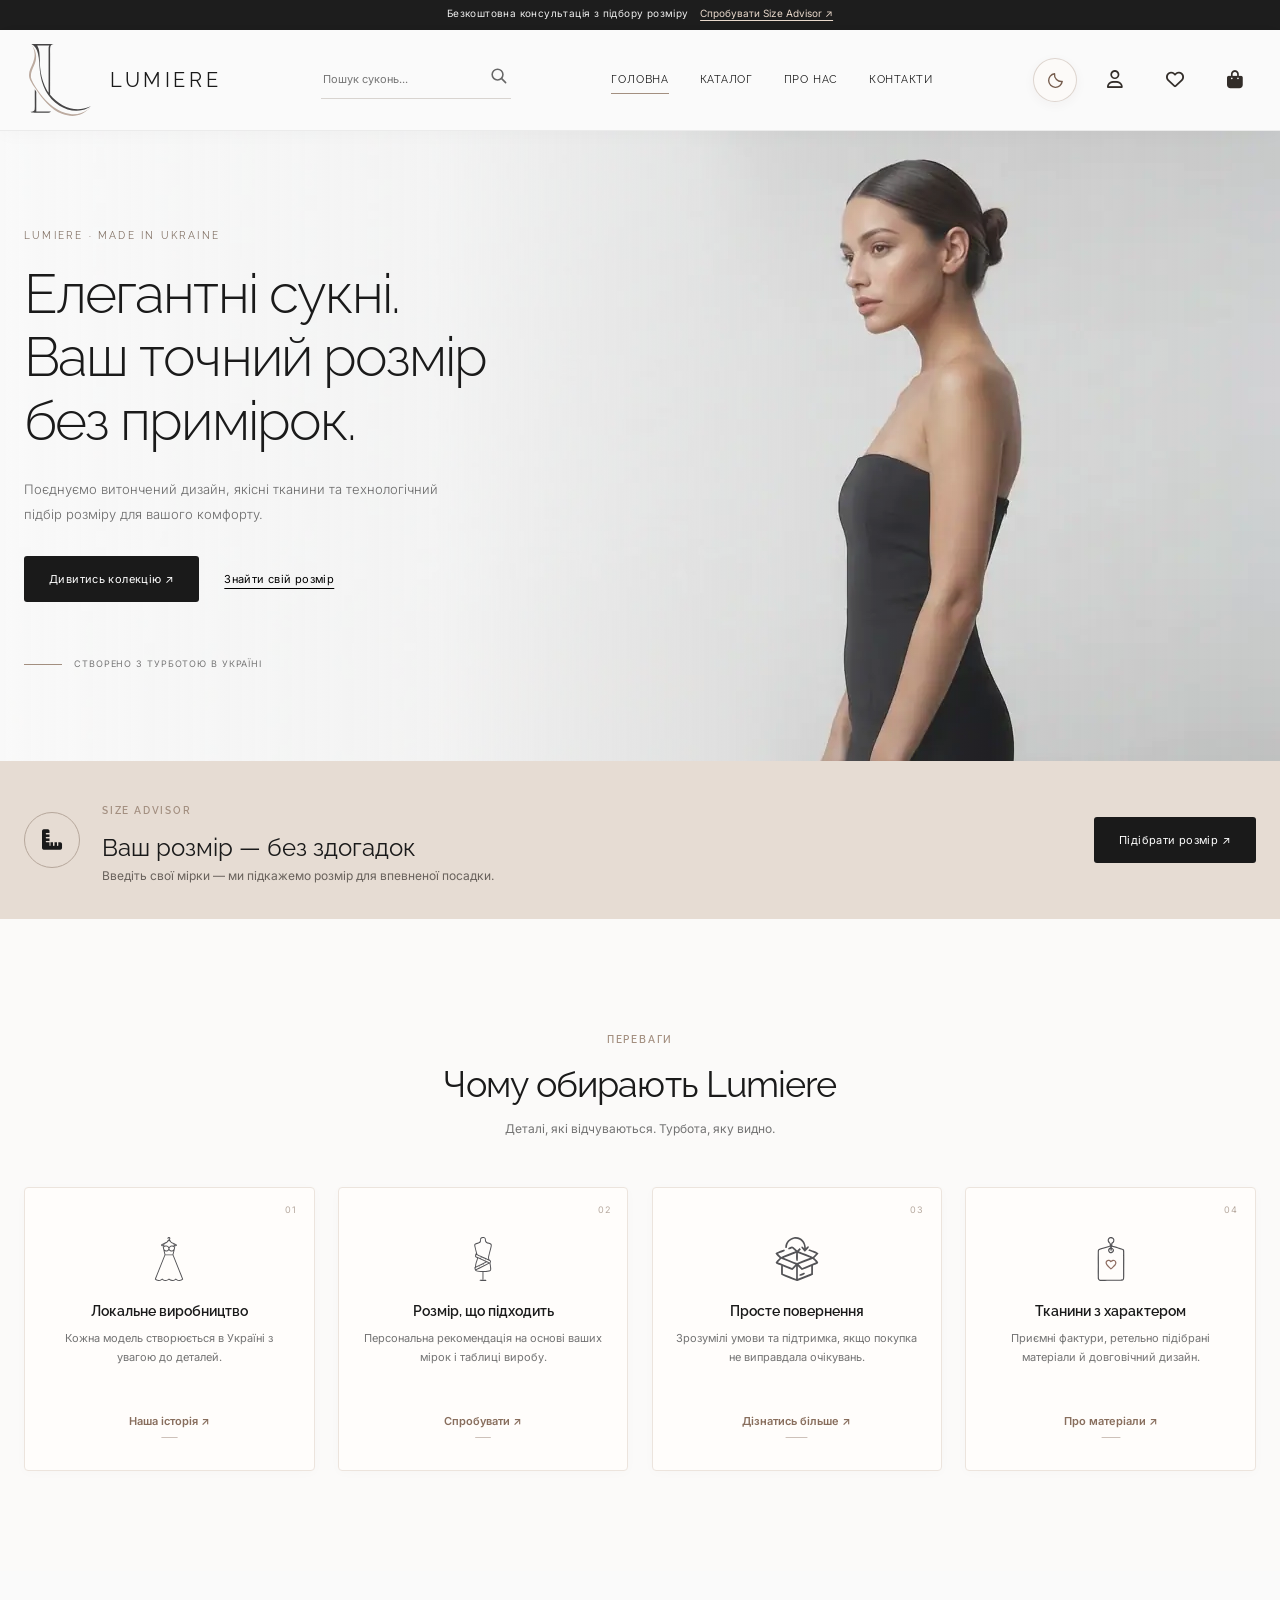
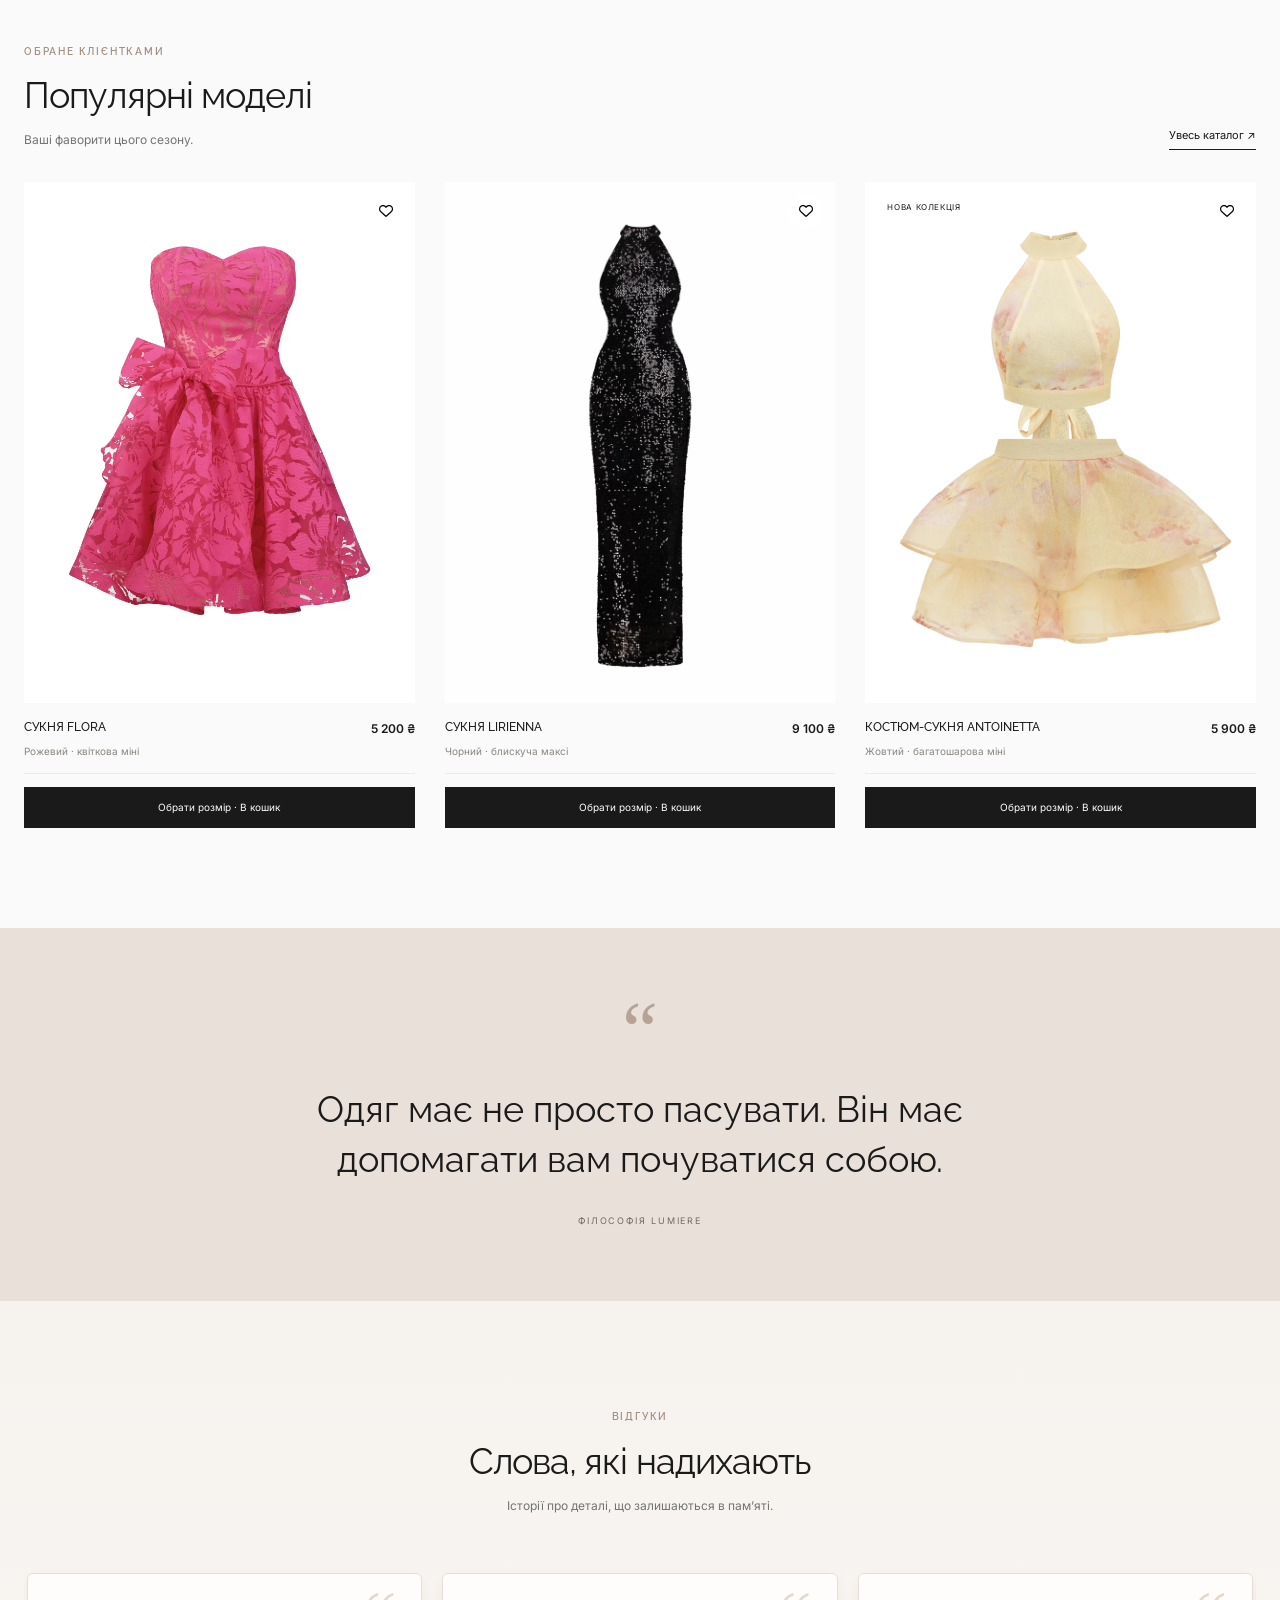
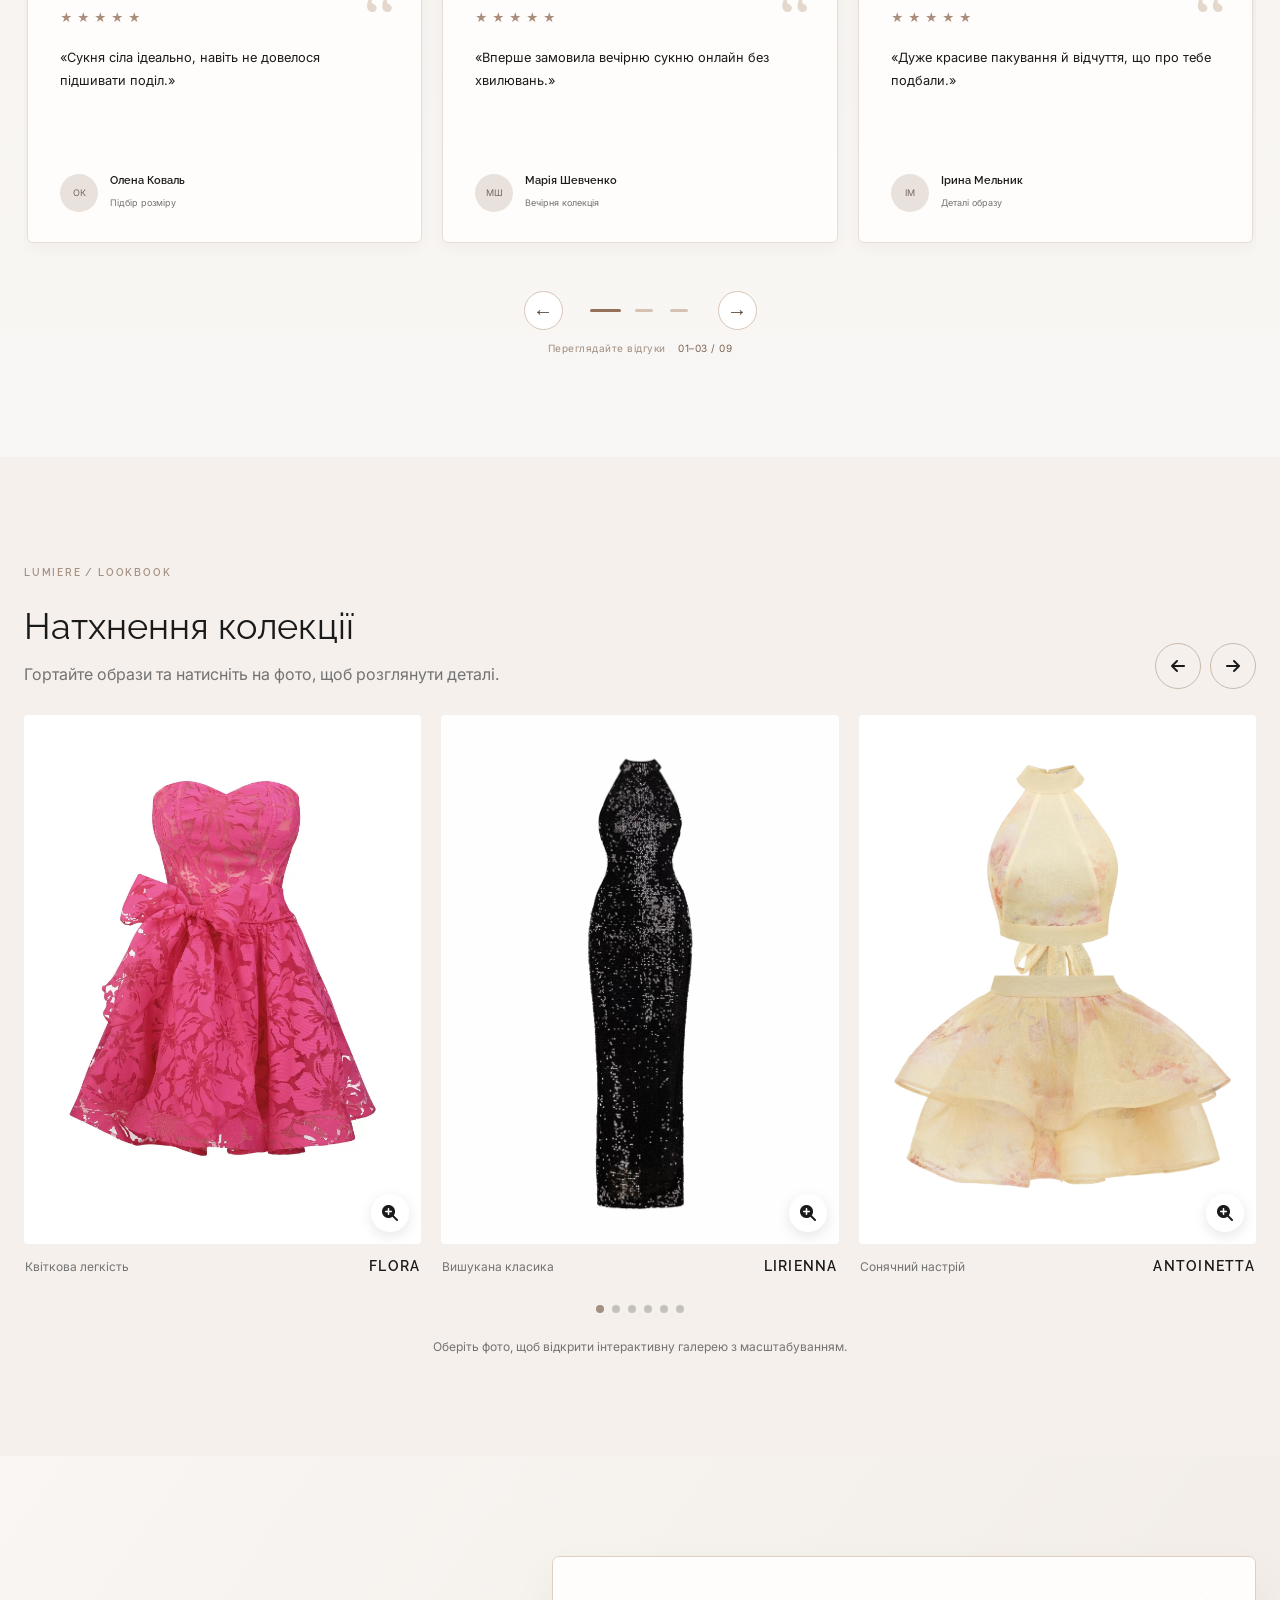
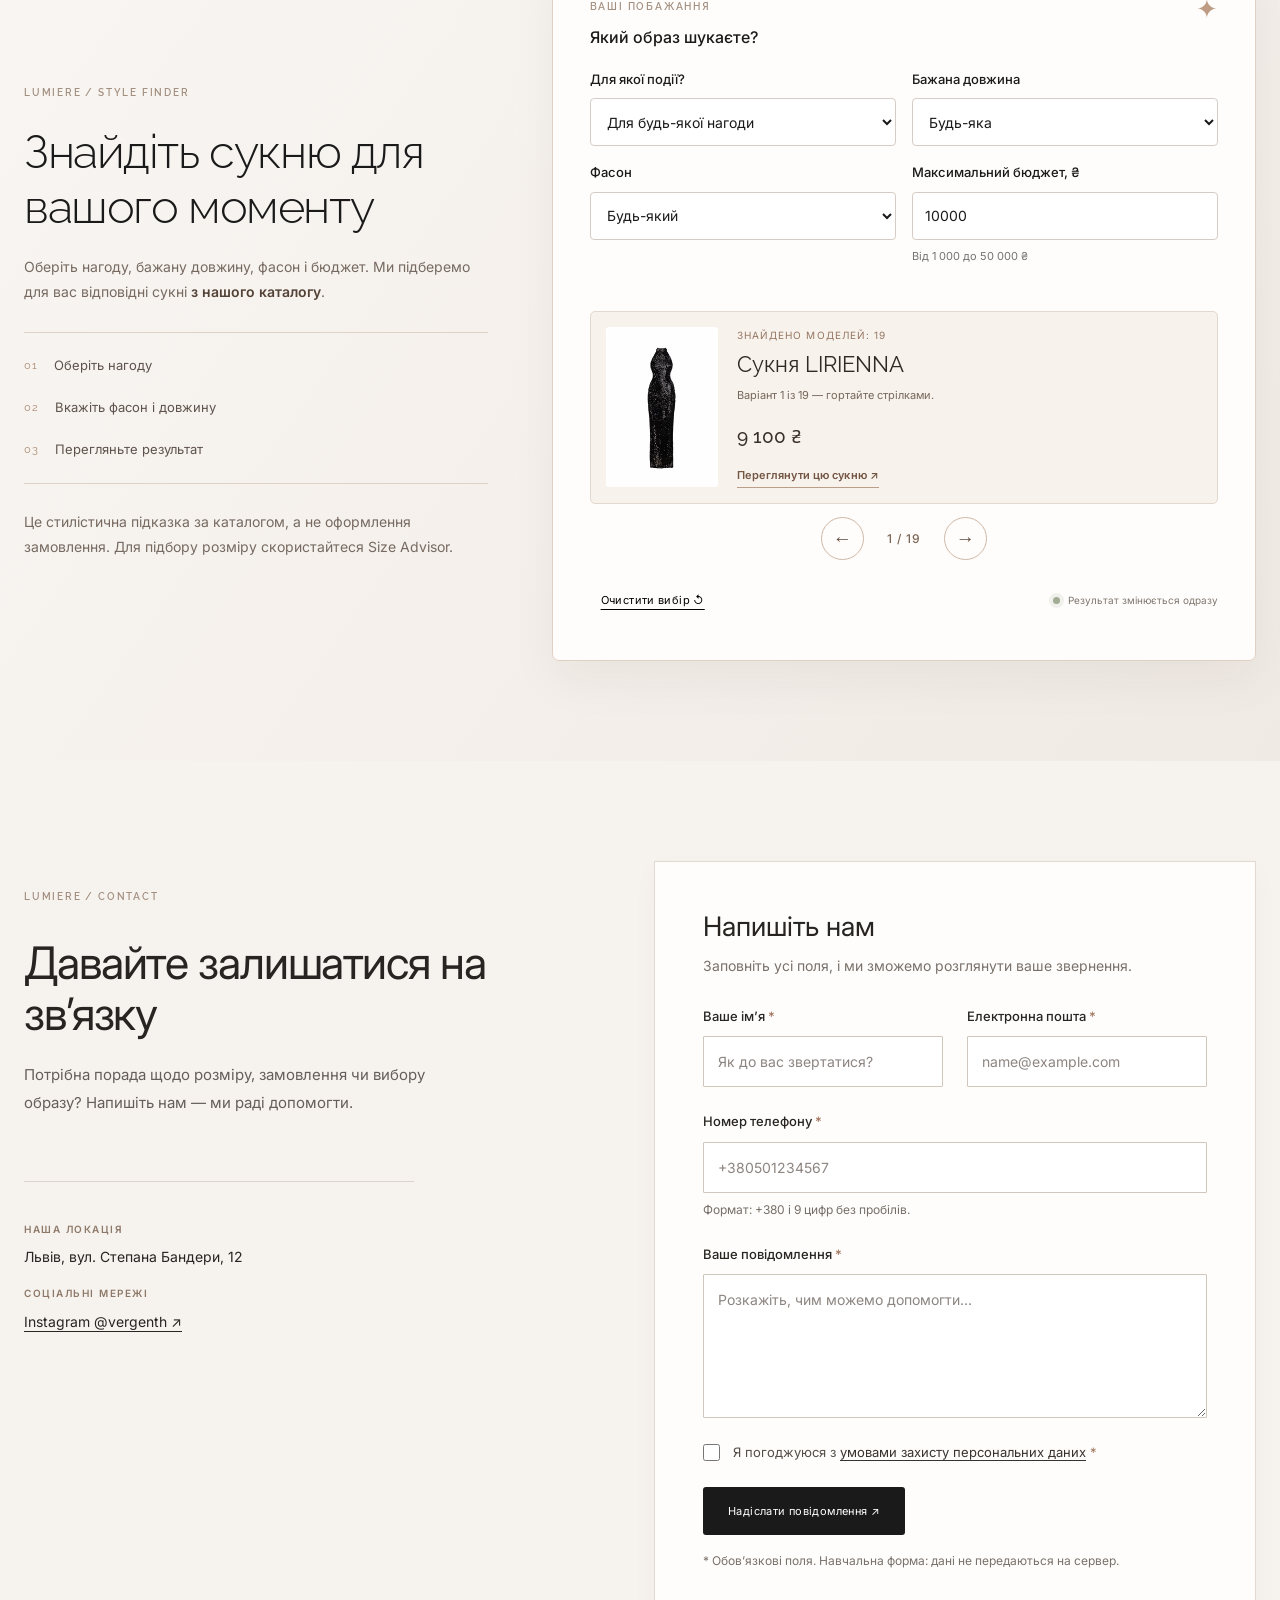
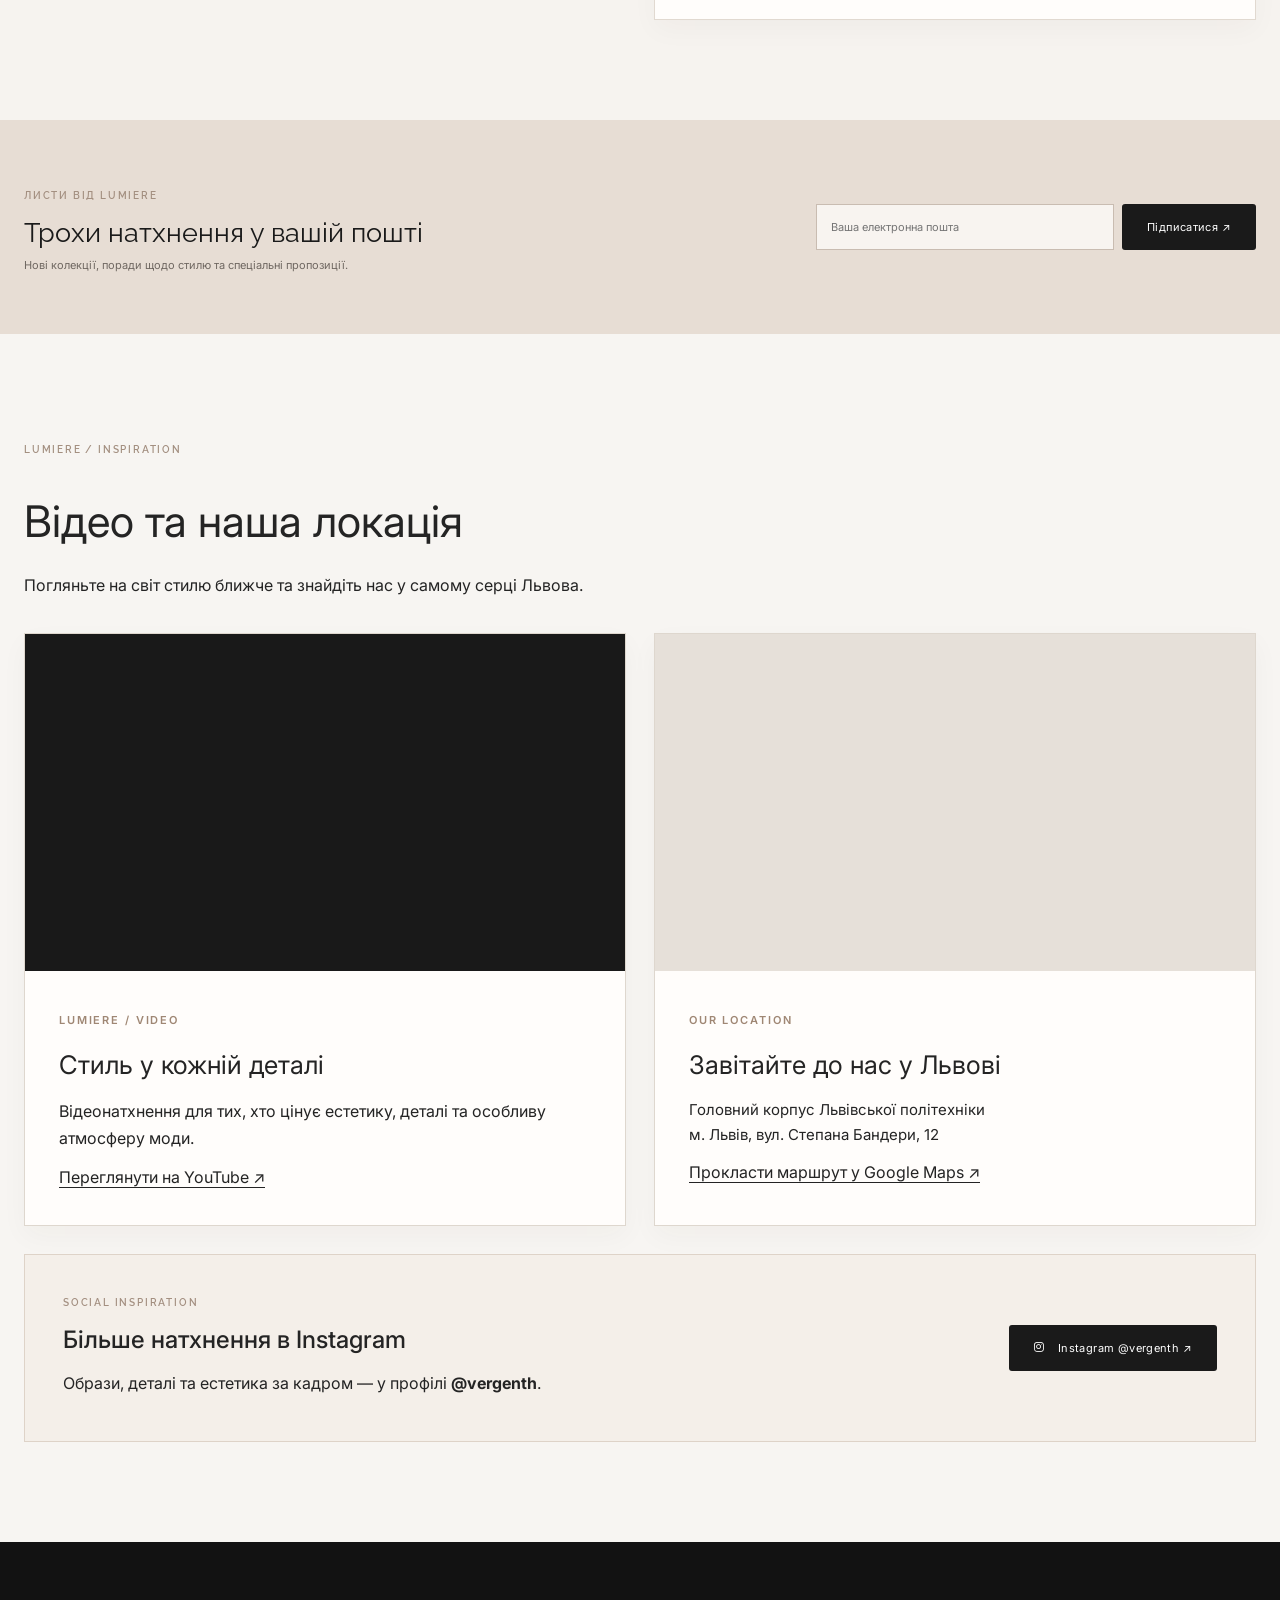
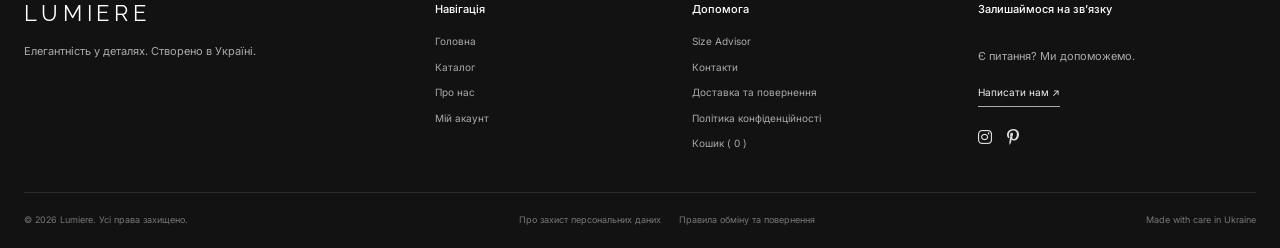
==== commit 4fce8f9d: "feat: finalize Lumiere with dark mode and video" ====
--- a/index.html
+++ b/index.html
@@ -2,7 +2,9 @@
 
 <html lang="uk">
 <head>
+<script id="theme-prepaint">(function(){try{var t=localStorage.getItem('lumiere-theme');document.documentElement.dataset.theme=t==='dark'?'dark':'light';document.documentElement.classList.toggle('dark',t==='dark');}catch(e){document.documentElement.dataset.theme='light';document.documentElement.classList.remove('dark');}})();</script>
 <meta charset="utf-8"/>
+<script>if ("scrollRestoration" in history) history.scrollRestoration = "manual"; if (!location.hash && performance.getEntriesByType("navigation")[0]?.type === "reload") window.addEventListener("pageshow", () => requestAnimationFrame(() => scrollTo(0, 0)));</script>
 <meta content="width=device-width, initial-scale=1" name="viewport"/>
 <meta content="Lumiere — український бренд одягу з персональним підбором розміру" name="description"/>
 <title>
@@ -12,7 +14,7 @@
 <link crossorigin="" href="https://fonts.gstatic.com" rel="preconnect"/>
 <link href="https://fonts.googleapis.com/css2?family=Inter:wght@300;400;500;600&amp;family=Montserrat:wght@300;400&amp;family=Raleway:wght@300;400;500;600;700&amp;display=swap" media="print" onload="this.media='all'" rel="stylesheet"/><noscript><link href="https://fonts.googleapis.com/css2?family=Inter:wght@300;400;500;600&amp;family=Montserrat:wght@300;400&amp;family=Raleway:wght@300;400;500;600;700&amp;display=swap" rel="stylesheet"/></noscript>
 <link href="https://cdnjs.cloudflare.com/ajax/libs/font-awesome/6.6.0/css/all.min.css" media="print" onload="this.media='all'" rel="stylesheet"/><noscript><link href="https://cdnjs.cloudflare.com/ajax/libs/font-awesome/6.6.0/css/all.min.css" rel="stylesheet"/></noscript>
-<link as="image" fetchpriority="high" href="assets/images/hero-model.jpg" rel="preload"/><link href="css/style.css" rel="stylesheet"/>
+<link href="css/style.css" rel="stylesheet"/><link href="css/atelier-interactions.css" rel="stylesheet"/>
 <link href="css/tailwind-components.css" rel="stylesheet"/>
 <script defer="" src="js/app.js">
 </script>
@@ -21,8 +23,29 @@
 <link rel="icon" type="image/png" sizes="512x512" href="assets/icons/favicon.png?v=4"/>
 <link rel="shortcut icon" href="assets/icons/favicon.ico?v=4"/>
 <meta name="theme-color" content="#302b29"/>
+<!-- LAB 10: independent Vanilla JS libraries via CDN -->
+<link rel="stylesheet" href="https://cdn.jsdelivr.net/npm/swiper@11/swiper-bundle.min.css" />
+<link rel="stylesheet" href="https://cdn.jsdelivr.net/npm/@fancyapps/ui@5/dist/fancybox/fancybox.css" />
+<script defer src="https://cdn.jsdelivr.net/npm/swiper@11/swiper-bundle.min.js"></script>
+<script defer src="https://cdn.jsdelivr.net/npm/@fancyapps/ui@5/dist/fancybox/fancybox.umd.js"></script>
+<script defer src="js/lookbook.js"></script>
+<script type="module" src="js/style-finder.mjs"></script>
+<script defer src="js/experience.js"></script>
+<script defer src="js/interaction-finish.js"></script>
+<link rel="canonical" href="https://lumiere-dress.netlify.app/"/>
+<meta property="og:type" content="website"/><meta property="og:image" content="https://lumiere-dress.netlify.app/assets/images/hero-model.jpg"/><meta property="og:image:alt" content="Lumiere — колекція вечірніх суконь"/>
+<meta property="og:title" content="Lumiere — Елегантні сукні. Ваш точний розмір"/>
+<meta property="og:description" content="Lumiere — український бренд одягу з персональним підбором розміру"/>
+<meta property="og:url" content="https://lumiere-dress.netlify.app/"/>
+<link rel="stylesheet" href="css/final-refinements.css"/><link href="css/quickview-overlay.css" rel="stylesheet"/>
+<link rel="stylesheet" href="css/interaction-finish.css"/>
+<link rel="stylesheet" href="css/themes.css?v=1"/><link rel="stylesheet" href="css/theme-polish.css?v=2"/>
+<script defer src="js/theme.js?v=1"></script>
+<link rel="stylesheet" href="css/hero-video.css?v=1"/>
+<script defer src="js/hero-video.js?v=1"></script>
 </head>
 <body>
+<a class="skip-link" href="#main-content">Перейти до основного вмісту</a>
 <div class="announcement">
    Безкоштовна консультація з підбору розміру
    <button class="text-link" data-open="advisor">
@@ -43,10 +66,7 @@
 </a>
 <form class="header-search">
 <input aria-label="Пошук товарів" id="site-search" placeholder="Пошук суконь..." type="search"/>
-<button aria-label="Шукати">
-<i class="fa-solid fa-magnifying-glass">
-</i>
-</button>
+<button type="submit" aria-label="Шукати сукні"><svg aria-hidden="true" width="19" height="19" viewBox="0 0 24 24" fill="none" stroke="currentColor" stroke-width="2" stroke-linecap="round" stroke-linejoin="round"><circle cx="10.8" cy="10.8" r="6.8"/><path d="m16 16 5 5"/></svg></button>
 </form>
 <nav class="main-nav">
 <a class="nav-link active" href="index.html">
@@ -63,6 +83,7 @@
      </a>
 </nav>
 <div class="header-actions">
+<button type="button" class="theme-toggle" data-theme-toggle role="switch" aria-checked="false" aria-label="Увімкнути темну тему" title="Перемкнути світлу й темну тему"><span class="theme-toggle-icon theme-icon-moon" aria-hidden="true"><svg width="19" height="19" viewBox="0 0 24 24" fill="none" stroke="currentColor" stroke-width="1.7" stroke-linecap="round" stroke-linejoin="round" aria-hidden="true"><path d="M20.5 13.2A8.6 8.6 0 0 1 10.8 3.5 8.6 8.6 0 1 0 20.5 13.2Z"/></svg></span><span class="theme-toggle-icon theme-icon-sun" aria-hidden="true"><svg width="19" height="19" viewBox="0 0 24 24" fill="none" stroke="currentColor" stroke-width="1.6" stroke-linecap="round" aria-hidden="true"><circle cx="12" cy="12" r="4"/><path d="M12 2v2m0 16v2M4.93 4.93l1.41 1.41m11.32 11.32 1.41 1.41M2 12h2m16 0h2M4.93 19.07l1.41-1.41M17.66 6.34l1.41-1.41"/></svg></span></button>
 <a aria-label="Особистий кабінет" class="interactive-icon" href="account.html">
 <i class="fa-regular fa-user">
 </i>
@@ -84,20 +105,30 @@
 </div>
 </div>
 </header>
-<main>
-<section class="hero-section">
+<main id="main-content">
+<section class="hero-section" aria-label="Головний банер Lumiere">
+<!-- Два фонові відео під світлу й темну теми. Аудіодоріжки видалені.
+     Якщо autoplay недоступний, браузер показує фонове фото. -->
+<div class="hero-media" aria-hidden="true">
+  <video class="hero-media__video" data-hero-video="light"
+         data-src="assets/video/hero-light.mp4"
+         poster="assets/video/hero-light.webp"
+         muted playsinline loop preload="none" tabindex="-1"></video>
+  <video class="hero-media__video" data-hero-video="dark"
+         data-src="assets/video/hero-dark.mp4"
+         poster="assets/video/hero-dark.webp"
+         muted playsinline loop preload="none" tabindex="-1"></video>
+</div>
 <div class="container hero-container">
 <div class="hero-content">
 <span class="eyebrow">
        LUMIERE · MADE IN UKRAINE
       </span>
-<h1 class="hero-title">
-       Елегантні сукні.
-       <br/>
-       Ваш точний розмір
-       <br/>
-       без примірок.
-      </h1>
+<h1 class="hero-title hero-script" aria-label="Елегантні сукні. Ваш точний розмір без примірок.">
+ <span class="hero-line"><span>Елегантні сукні.</span></span>
+ <span class="hero-line"><span>Ваш точний розмір</span></span>
+ <span class="hero-line"><span>без примірок.</span></span>
+</h1>
 <p class="hero-desc">
        Поєднуємо витончений дизайн, якісні тканини та технологічний підбір розміру для вашого комфорту.
       </p>
@@ -143,7 +174,7 @@
      </button>
 </div>
 </section>
-<section class="features-section section-pad">
+<section class="features-section dark:bg-neutral-900 dark:text-stone-100 section-pad">
 <div class="container">
 <div class="section-title-center">
 <span class="section-tag">
@@ -157,7 +188,7 @@
       </p>
 </div>
 <div class="features-grid">
-<article class="feature-card" tabindex="0">
+<article class="feature-card">
 <span class="feature-number">
         01
        </span>
@@ -173,8 +204,9 @@
 <a class="feature-more" href="about.html">
         Наша історія ↗
        </a>
+
 </article>
-<article class="feature-card" tabindex="0">
+<article class="feature-card">
 <span class="feature-number">
         02
        </span>
@@ -190,8 +222,9 @@
 <button class="feature-more" data-open="advisor">
         Спробувати ↗
        </button>
+
 </article>
-<article class="feature-card" tabindex="0">
+<article class="feature-card">
 <span class="feature-number">
         03
        </span>
@@ -207,8 +240,9 @@
 <a class="feature-more" href="https://dp.dpss.gov.ua/news/osnovni-pravila-shchodo-obminu-tovaru-ta-povernennya-groshej" rel="noopener noreferrer" target="_blank">
         Дізнатись більше ↗
        </a>
+
 </article>
-<article class="feature-card" tabindex="0">
+<article class="feature-card">
 <span class="feature-number">
         04
        </span>
@@ -224,6 +258,7 @@
 <a class="feature-more" href="about.html#materials">
         Про матеріали ↗
        </a>
+
 </article>
 </div>
 </div>
@@ -250,7 +285,7 @@
 
 
 
-<article class="product-card new-product" data-category="dress" data-color="pink" data-length="mini" data-occasion="cocktail" data-order="0" data-price="5200" data-product="flora" data-silhouette="a-line" data-sizes="XS S M L XL" data-sleeve="none"><div class="product-image-box"><img alt="Сукня FLORA" decoding="async" loading="lazy" src="assets/images/dress-flora.webp"/><button aria-label="Додати Сукня FLORA в обране" class="favorite-toggle" data-favorite="flora" type="button"><i class="fa-regular fa-heart"></i></button><button class="quick-view" data-quickview="flora" type="button">Швидкий перегляд</button></div><div class="product-info"><div class="product-title-row"><h3>Сукня FLORA</h3><span class="price">5 200 ₴</span></div><p class="product-subtitle">Рожевий · квіткова міні</p><div class="product-footer"><button class="btn-text-buy" data-add="flora" type="button">Обрати розмір · В кошик</button></div></div></article><article class="product-card new-product" data-category="dress" data-color="black" data-length="maxi" data-occasion="evening" data-order="1" data-price="9100" data-product="lirienna" data-silhouette="fitted" data-sizes="XS S M L XL" data-sleeve="none"><div class="product-image-box"><img alt="Сукня LIRIENNA" decoding="async" loading="lazy" src="assets/images/dress-lirienna.webp"/><button aria-label="Додати Сукня LIRIENNA в обране" class="favorite-toggle" data-favorite="lirienna" type="button"><i class="fa-regular fa-heart"></i></button><button class="quick-view" data-quickview="lirienna" type="button">Швидкий перегляд</button></div><div class="product-info"><div class="product-title-row"><h3>Сукня LIRIENNA</h3><span class="price">9 100 ₴</span></div><p class="product-subtitle">Чорний · блискуча максі</p><div class="product-footer"><button class="btn-text-buy" data-add="lirienna" type="button">Обрати розмір · В кошик</button></div></div></article><article class="product-card new-product" data-category="dress" data-color="yellow" data-length="mini" data-occasion="cocktail" data-order="2" data-price="5900" data-product="antoinetta" data-silhouette="a-line" data-sizes="XS S M L XL" data-sleeve="none"><div class="product-image-box"><img alt="Костюм-сукня ANTOINETTA" decoding="async" loading="lazy" src="assets/images/dress-antoinetta-yellow.webp"/><span class="product-label">Нова колекція</span><button aria-label="Додати Костюм-сукня ANTOINETTA в обране" class="favorite-toggle" data-favorite="antoinetta" type="button"><i class="fa-regular fa-heart"></i></button><button class="quick-view" data-quickview="antoinetta" type="button">Швидкий перегляд</button></div><div class="product-info"><div class="product-title-row"><h3>Костюм-сукня ANTOINETTA</h3><span class="price">5 900 ₴</span></div><p class="product-subtitle">Жовтий · багатошарова міні</p><div class="product-footer"><button class="btn-text-buy" data-add="antoinetta" type="button">Обрати розмір · В кошик</button></div></div></article></div>
+<article class="product-card new-product" data-category="dress" data-color="pink" data-length="mini" data-occasion="cocktail" data-order="0" data-price="5200" data-product="flora" data-silhouette="a-line" data-sizes="XS S M L XL" data-sleeve="none"><div class="product-image-box"><img width="1500" height="2250" alt="Сукня FLORA" decoding="async" loading="lazy" src="assets/images/dress-flora.webp"/><button aria-label="Додати Сукня FLORA в обране" class="favorite-toggle" data-favorite="flora" type="button"><i class="fa-regular fa-heart"></i></button><div class="quick-view-row"><button class="quick-view" data-quickview="flora" type="button">Швидкий перегляд</button></div></div><div class="product-info"><div class="product-title-row"><h3>Сукня FLORA</h3><span class="price">5 200 ₴</span></div><p class="product-subtitle">Рожевий · квіткова міні</p><div class="product-footer"><button class="btn-text-buy" data-add="flora" type="button">Обрати розмір · В кошик</button></div></div></article><article class="product-card new-product" data-category="dress" data-color="black" data-length="maxi" data-occasion="evening" data-order="1" data-price="9100" data-product="lirienna" data-silhouette="fitted" data-sizes="XS S M L XL" data-sleeve="none"><div class="product-image-box"><img width="1632" height="2448" alt="Сукня LIRIENNA" decoding="async" loading="lazy" src="assets/images/dress-lirienna.webp"/><button aria-label="Додати Сукня LIRIENNA в обране" class="favorite-toggle" data-favorite="lirienna" type="button"><i class="fa-regular fa-heart"></i></button><div class="quick-view-row"><button class="quick-view" data-quickview="lirienna" type="button">Швидкий перегляд</button></div></div><div class="product-info"><div class="product-title-row"><h3>Сукня LIRIENNA</h3><span class="price">9 100 ₴</span></div><p class="product-subtitle">Чорний · блискуча максі</p><div class="product-footer"><button class="btn-text-buy" data-add="lirienna" type="button">Обрати розмір · В кошик</button></div></div></article><article class="product-card new-product" data-category="dress" data-color="yellow" data-length="mini" data-occasion="cocktail" data-order="2" data-price="5900" data-product="antoinetta" data-silhouette="a-line" data-sizes="XS S M L XL" data-sleeve="none"><div class="product-image-box"><img width="1080" height="1621" alt="Костюм-сукня ANTOINETTA" decoding="async" loading="lazy" src="assets/images/dress-antoinetta-yellow.webp"/><span class="product-label">Нова колекція</span><button aria-label="Додати Костюм-сукня ANTOINETTA в обране" class="favorite-toggle" data-favorite="antoinetta" type="button"><i class="fa-regular fa-heart"></i></button><div class="quick-view-row"><button class="quick-view" data-quickview="antoinetta" type="button">Швидкий перегляд</button></div></div><div class="product-info"><div class="product-title-row"><h3>Костюм-сукня ANTOINETTA</h3><span class="price">5 900 ₴</span></div><p class="product-subtitle">Жовтий · багатошарова міні</p><div class="product-footer"><button class="btn-text-buy" data-add="antoinetta" type="button">Обрати розмір · В кошик</button></div></div></article></div>
 </div>
 </section>
 <section class="quote-section">
@@ -276,76 +311,165 @@
        Слова, які надихають
       </h2>
 <p>
-       Враження наших клієнток.
+       Історії про деталі, що залишаються в пам’яті.
       </p>
 </div>
-<div class="reviews-grid">
-<article class="review-card">
-<div class="stars">
-        ★★★★★
-       </div>
-<p>
-        «Сукня сіла ідеально, навіть не довелося підшивати поділ».
-       </p>
-<div class="review-author">
-<span class="avatar-placeholder">
-         ОК
-        </span>
-<div>
-<h3>
-          Олена Коваль
-         </h3>
-<span>
-          Покупка через Size Advisor
-         </span>
-</div>
-</div>
-</article>
-<article class="review-card">
-<div class="stars">
-        ★★★★★
-       </div>
-<p>
-        «Вперше замовила вечірню сукню онлайн без хвилювань».
-       </p>
-<div class="review-author">
-<span class="avatar-placeholder">
-         МШ
-        </span>
-<div>
-<h3>
-          Марія Шевченко
-         </h3>
-<span>
-          Клієнтка Lumiere
-         </span>
-</div>
-</div>
-</article>
-<article class="review-card">
-<div class="stars">
-        ★★★★★
-       </div>
-<p>
-        «Дуже красиве пакування й відчуття, що про тебе подбали».
-       </p>
-<div class="review-author">
-<span class="avatar-placeholder">
-         ІМ
-        </span>
-<div>
-<h3>
-          Ірина Мельник
-         </h3>
-<span>
-          Постійна клієнтка
-         </span>
-</div>
-</div>
-</article>
-</div>
-</div>
-</section>
+<div class="reviews-grid" id="reviews-grid" aria-live="polite">
+<article class="review-card" aria-label="Відгук: Олена Коваль">
+  <div class="stars" aria-label="П’ять зірок">★★★★★</div>
+  <p>«Сукня сіла ідеально, навіть не довелося підшивати поділ.»</p>
+  <div class="review-author"><span class="avatar-placeholder" aria-hidden="true">ОК</span><div><h3>Олена Коваль</h3><span>Підбір розміру</span></div></div>
+ </article>
+<article class="review-card" aria-label="Відгук: Марія Шевченко">
+  <div class="stars" aria-label="П’ять зірок">★★★★★</div>
+  <p>«Вперше замовила вечірню сукню онлайн без хвилювань.»</p>
+  <div class="review-author"><span class="avatar-placeholder" aria-hidden="true">МШ</span><div><h3>Марія Шевченко</h3><span>Вечірня колекція</span></div></div>
+ </article>
+<article class="review-card" aria-label="Відгук: Ірина Мельник">
+  <div class="stars" aria-label="П’ять зірок">★★★★★</div>
+  <p>«Дуже красиве пакування й відчуття, що про тебе подбали.»</p>
+  <div class="review-author"><span class="avatar-placeholder" aria-hidden="true">ІМ</span><div><h3>Ірина Мельник</h3><span>Деталі образу</span></div></div>
+ </article>
+<article class="review-card" aria-label="Відгук: Софія Левченко">
+  <div class="stars" aria-label="П’ять зірок">★★★★★</div>
+  <p>«Сподобалося, що всі розміри та відтінки можна порівняти до вибору.»</p>
+  <div class="review-author"><span class="avatar-placeholder" aria-hidden="true">СЛ</span><div><h3>Софія Левченко</h3><span>Святкова міні</span></div></div>
+ </article>
+<article class="review-card" aria-label="Відгук: Анастасія Кравець">
+  <div class="stars" aria-label="П’ять зірок">★★★★★</div>
+  <p>«Зручний каталог: легко знайти сукню потрібної довжини й фасону.»</p>
+  <div class="review-author"><span class="avatar-placeholder" aria-hidden="true">АК</span><div><h3>Анастасія Кравець</h3><span>Вибір фасону</span></div></div>
+ </article>
+<article class="review-card" aria-label="Відгук: Дарина Романюк">
+  <div class="stars" aria-label="П’ять зірок">★★★★★</div>
+  <p>«Підказка щодо розміру допомогла зорієнтуватися перед вибором.»</p>
+  <div class="review-author"><span class="avatar-placeholder" aria-hidden="true">ДР</span><div><h3>Дарина Романюк</h3><span>Size Advisor</span></div></div>
+ </article>
+<article class="review-card" aria-label="Відгук: Вікторія Поліщук">
+  <div class="stars" aria-label="П’ять зірок">★★★★★</div>
+  <p>«Особливо подобаються лаконічні моделі та фото без зайвих деталей.»</p>
+  <div class="review-author"><span class="avatar-placeholder" aria-hidden="true">ВП</span><div><h3>Вікторія Поліщук</h3><span>Мінімалістичний стиль</span></div></div>
+ </article>
+<article class="review-card" aria-label="Відгук: Наталія Бойко">
+  <div class="stars" aria-label="П’ять зірок">★★★★★</div>
+  <p>«Зручно переглядати моделі й додавати вподобані до обраного.»</p>
+  <div class="review-author"><span class="avatar-placeholder" aria-hidden="true">НБ</span><div><h3>Наталія Бойко</h3><span>Максі сукні</span></div></div>
+ </article>
+<article class="review-card" aria-label="Відгук: Юлія Савчук">
+  <div class="stars" aria-label="П’ять зірок">★★★★★</div>
+  <p>«Приємно, що можна роздивитися сукню, не залишаючи каталог.»</p>
+  <div class="review-author"><span class="avatar-placeholder" aria-hidden="true">ЮС</span><div><h3>Юлія Савчук</h3><span>Швидкий перегляд</span></div></div>
+ </article>
+</div>
+ <div class="review-toolbar" aria-label="Гортання відгуків">
+  <button type="button" class="review-arrow review-prev" aria-label="Попередні відгуки">←</button>
+  <div class="review-progress" role="group" aria-label="Виберіть відгук"></div>
+  <button type="button" class="review-arrow review-next" aria-label="Наступні відгуки">→</button>
+ </div>
+ <p class="review-caption">Переглядайте відгуки <span id="review-counter">01–03 / 09</span></p>
+</div>
+</section>
+
+<!-- LAB 10: Swiper.js + Fancybox v5 portfolio gallery. Images are existing Lumiere assets. -->
+<section class="lookbook-section section-pad" id="lookbook" aria-labelledby="lookbook-title">
+ <div class="container">
+  <div class="lookbook-heading">
+   <div><span class="section-tag">LUMIERE / LOOKBOOK</span>
+    <h2 id="lookbook-title">Натхнення колекції</h2>
+    <p>Гортайте образи та натисніть на фото, щоб розглянути деталі.</p>
+   </div>
+   <div class="lookbook-controls" aria-label="Керування галереєю">
+    <button type="button" class="lookbook-prev" aria-label="Попередній образ"><i class="fa-solid fa-arrow-left" aria-hidden="true"></i></button>
+    <button type="button" class="lookbook-next" aria-label="Наступний образ"><i class="fa-solid fa-arrow-right" aria-hidden="true"></i></button>
+   </div>
+  </div>
+  <div class="swiper lumiere-swiper" aria-label="Карусель з шести образів Lumiere">
+   <div class="swiper-wrapper">
+<article class="swiper-slide lumiere-look-slide">
+  <a class="look-image-link" href="assets/images/dress-flora.webp" data-fancybox="lumiere-gallery" data-caption="Сукня FLORA — колекція Lumiere" aria-label="Розглянути сукню FLORA у галереї">
+   <img src="assets/images/dress-flora.webp" alt="Сукня FLORA — квіткова легкість" loading="lazy" decoding="async" />
+   <span class="look-zoom" aria-hidden="true"><i class="fa-solid fa-magnifying-glass-plus"></i></span>
+  </a>
+  <div class="look-caption"><span>Квіткова легкість</span><h3>FLORA</h3></div>
+ </article>
+<article class="swiper-slide lumiere-look-slide">
+  <a class="look-image-link" href="assets/images/dress-lirienna.webp" data-fancybox="lumiere-gallery" data-caption="Сукня LIRIENNA — колекція Lumiere" aria-label="Розглянути сукню LIRIENNA у галереї">
+   <img src="assets/images/dress-lirienna.webp" alt="Сукня LIRIENNA — вишукана класика" loading="lazy" decoding="async" />
+   <span class="look-zoom" aria-hidden="true"><i class="fa-solid fa-magnifying-glass-plus"></i></span>
+  </a>
+  <div class="look-caption"><span>Вишукана класика</span><h3>LIRIENNA</h3></div>
+ </article>
+<article class="swiper-slide lumiere-look-slide">
+  <a class="look-image-link" href="assets/images/dress-antoinetta-yellow.webp" data-fancybox="lumiere-gallery" data-caption="Сукня ANTOINETTA — колекція Lumiere" aria-label="Розглянути сукню ANTOINETTA у галереї">
+   <img src="assets/images/dress-antoinetta-yellow.webp" alt="Сукня ANTOINETTA — сонячний настрій" loading="lazy" decoding="async" />
+   <span class="look-zoom" aria-hidden="true"><i class="fa-solid fa-magnifying-glass-plus"></i></span>
+  </a>
+  <div class="look-caption"><span>Сонячний настрій</span><h3>ANTOINETTA</h3></div>
+ </article>
+<article class="swiper-slide lumiere-look-slide">
+  <a class="look-image-link" href="assets/images/dress-adelie-dovga.webp" data-fancybox="lumiere-gallery" data-caption="Сукня ADELIE — колекція Lumiere" aria-label="Розглянути сукню ADELIE у галереї">
+   <img src="assets/images/dress-adelie-dovga.webp" alt="Сукня ADELIE — вечірня елегантність" loading="lazy" decoding="async" />
+   <span class="look-zoom" aria-hidden="true"><i class="fa-solid fa-magnifying-glass-plus"></i></span>
+  </a>
+  <div class="look-caption"><span>Вечірня елегантність</span><h3>ADELIE</h3></div>
+ </article>
+<article class="swiper-slide lumiere-look-slide">
+  <a class="look-image-link" href="assets/images/dress-elizabeth.jpg" data-fancybox="lumiere-gallery" data-caption="Сукня ELIZABETH — колекція Lumiere" aria-label="Розглянути сукню ELIZABETH у галереї">
+   <img src="assets/images/dress-elizabeth.jpg" alt="Сукня ELIZABETH — стримана розкіш" loading="lazy" decoding="async" />
+   <span class="look-zoom" aria-hidden="true"><i class="fa-solid fa-magnifying-glass-plus"></i></span>
+  </a>
+  <div class="look-caption"><span>Стримана розкіш</span><h3>ELIZABETH</h3></div>
+ </article>
+<article class="swiper-slide lumiere-look-slide">
+  <a class="look-image-link" href="assets/images/dress-leola.webp" data-fancybox="lumiere-gallery" data-caption="Сукня LEOLA — колекція Lumiere" aria-label="Розглянути сукню LEOLA у галереї">
+   <img src="assets/images/dress-leola.webp" alt="Сукня LEOLA — жіночний силует" loading="lazy" decoding="async" />
+   <span class="look-zoom" aria-hidden="true"><i class="fa-solid fa-magnifying-glass-plus"></i></span>
+  </a>
+  <div class="look-caption"><span>Жіночний силует</span><h3>LEOLA</h3></div>
+ </article>
+   </div>
+  </div>
+  <div class="swiper-pagination lumiere-pagination" aria-label="Сторінки галереї"></div>
+  <p class="lookbook-note">Оберіть фото, щоб відкрити інтерактивну галерею з масштабуванням.</p>
+ </div>
+</section>
+
+<!-- LAB 11: live style finder. Four parameters choose REAL catalog dresses; safe edge handling. -->
+<section class="outfit-section style-finder-section section-pad" id="outfit-calculator" aria-labelledby="outfit-title">
+ <div class="container outfit-layout">
+  <div class="outfit-intro">
+   <span class="section-tag">LUMIERE / STYLE FINDER</span>
+   <h2 id="outfit-title">Знайдіть сукню для вашого моменту</h2>
+   <p>Оберіть нагоду, бажану довжину, фасон і бюджет. Ми підберемо для вас відповідні сукні <strong>з нашого каталогу</strong>.</p>
+   <div class="finder-process"><div><span>01</span> Оберіть нагоду</div><div><span>02</span> Вкажіть фасон і довжину</div><div><span>03</span> Перегляньте результат</div></div>
+   <p class="outfit-disclaimer">Це стилістична підказка за каталогом, а не оформлення замовлення. Для підбору розміру скористайтеся Size Advisor.</p>
+  </div>
+  <form id="outfit-form" class="outfit-form finder-form" novalidate aria-describedby="outfit-help">
+   <div class="finder-form-top"><span class="section-tag">ВАШІ ПОБАЖАННЯ</span><span class="finder-sparkle" aria-hidden="true">✦</span></div>
+   <p id="outfit-help" class="outfit-form-intro">Який образ шукаєте?</p>
+   <div class="outfit-fields finder-fields">
+    <div class="outfit-field"><label for="outfit-occasion">Для якої події?</label><select id="outfit-occasion" name="occasion"><option value="any">Для будь-якої нагоди</option><option value="evening">Урочистий вечір</option><option value="cocktail">Свято / коктейльна подія</option></select></div>
+    <div class="outfit-field"><label for="outfit-length">Бажана довжина</label><select id="outfit-length" name="length"><option value="any">Будь-яка</option><option value="mini">Міні</option><option value="maxi">Максі</option></select></div>
+    <div class="outfit-field"><label for="outfit-silhouette">Фасон</label><select id="outfit-silhouette" name="silhouette"><option value="any">Будь-який</option><option value="fitted">Приталений</option><option value="a-line">А-силует</option><option value="corset">Корсетний</option></select></div>
+    <div class="outfit-field"><label for="outfit-budget">Максимальний бюджет, ₴</label><input id="outfit-budget" name="budget" type="number" min="1000" max="50000" step="100" inputmode="numeric" value="10000" required aria-describedby="outfit-budget-help outfit-error"/><small id="outfit-budget-help">Від 1 000 до 50 000 ₴</small></div>
+   </div>
+   <p id="outfit-error" class="outfit-error" role="alert" aria-live="polite"></p>
+   <div class="finder-result" id="finder-result" aria-live="polite" aria-atomic="true">
+    <div class="finder-result-visual"><img id="finder-image" src="assets/images/dress-flora.webp" alt="Рекомендована сукня" loading="lazy" width="180" height="250"/></div>
+    <div class="finder-result-content"><span class="finder-match-label" id="finder-match-count">Підбираємо моделі…</span>
+     <h3 id="finder-name">Сукня з вашого каталогу</h3><p id="finder-reason">Вкажіть побажання — результат оновиться автоматично.</p>
+     <strong id="finder-price"></strong><a class="finder-view" href="catalog.html" id="finder-link">Відкрити каталог <span aria-hidden="true">↗</span></a></div>
+   </div>
+   <div class="finder-navigation" id="finder-navigation" aria-label="Перемикання знайдених суконь">
+    <button class="finder-nav-btn" type="button" id="finder-prev" aria-label="Попередня сукня">←</button>
+    <span class="finder-position" id="finder-position" aria-live="polite">1 / 1</span>
+    <button class="finder-nav-btn" type="button" id="finder-next" aria-label="Наступна сукня">→</button>
+   </div>
+   <div class="finder-footer"><button type="reset" class="btn btn-quiet outfit-reset">Очистити вибір ↺</button><span class="finder-live-note"><span aria-hidden="true"></span> Результат змінюється одразу</span></div>
+  </form>
+ </div>
+</section>
+
 <!-- LAB 9: accessible contact form with client-side validation (js/validation.js). -->
 <section aria-labelledby="feedback-title" class="feedback-section section-pad" id="feedback">
 <div class="container feedback-layout grid grid-cols-1 md:grid-cols-2 gap-6 lg:gap-7">
--- a/css/style.css
+++ b/css/style.css
@@ -3632,3 +3632,217 @@
 .active-filter-chip:hover,.active-filter-chip:focus-visible {background:#e8ddd4;outline-offset:2px;}
 #catalog-filters .filter-size-list label input:checked~.facet-count {color:#302b29;font-weight:600;}
 @media(max-width:390px){#catalog-filters .filter-size-list {gap:5px;}#catalog-filters .filter-size-list .facet-name{height:36px;}}
+
+/* ============================================================
+   Labs 10–12 · Lumiere interactive enhancement
+   Uses the existing :root color/font tokens; does not replace the theme.
+   ============================================================ */
+.skip-link {
+  position: fixed; z-index: 99999; top: 8px; left: 10px;
+  transform: translateY(-150%); padding: 12px 16px;
+  background: var(--ink); color: var(--white); border-radius: 6px;
+}
+.skip-link:focus { transform: translateY(0); }
+:where(a, button, input, select, textarea):focus-visible {
+  outline: 2px solid var(--accent); outline-offset: 3px;
+}
+:where(.btn, .interactive-icon, .favorite-toggle, .quick-view, .btn-text-buy, .lookbook-controls button) {
+  transition: transform .24s cubic-bezier(.2,.7,.2,1), box-shadow .3s ease,
+    border-color .3s ease, color .3s ease, background-color .3s ease;
+}
+@media (hover: hover) {
+  :where(.btn, .btn-text-buy, .lookbook-controls button):not(:disabled):hover {
+    transform: translateY(-3px); box-shadow: 0 9px 22px rgb(0 0 0 / 12%);
+  }
+  .product-card:hover { transform: translateY(-7px); box-shadow: 0 17px 34px rgb(30 23 18 / 9%); }
+  .review-card:hover { transform: translateY(-5px); box-shadow: 0 18px 36px rgb(30 23 18 / 10%); }
+  .header-actions [data-tooltip] { position: relative; }
+  .header-actions [data-tooltip]::after {
+    content: attr(data-tooltip); position: absolute; top: calc(100% + 10px);
+    right: 0; transform: translateY(-4px);
+    background: var(--ink); color: var(--white); font: 400 11px/1.3 var(--body);
+    white-space: nowrap; padding: 7px 9px; border-radius: 5px;
+    opacity: 0; visibility: hidden; pointer-events: none;
+    transition: opacity .2s ease, transform .2s ease, visibility .2s;
+    z-index: 25;
+  }
+  .header-actions [data-tooltip]:is(:hover, :focus-visible)::after {
+    opacity: 1; visibility: visible; transform: translateY(0);
+  }
+}
+:where(.btn, .btn-text-buy, .lookbook-controls button):active,
+:where(.btn, .btn-text-buy, .lookbook-controls button).lumiere-pressed {
+  transform: translateY(1px) scale(.98); box-shadow: none;
+}
+.main-nav .nav-link { position: relative; }
+.main-nav .nav-link::after {
+  content: ''; height: 1px; position: absolute; bottom: -5px; left: 0; right: 0;
+  background: var(--accent); transform: scaleX(0); transform-origin: left center;
+  transition: transform .28s ease;
+}
+.main-nav .nav-link:is(:hover, :focus-visible, .active)::after { transform: scaleX(1); }
+@media (prefers-reduced-motion: no-preference) {
+  .will-reveal { opacity: 0; transform: translateY(20px); }
+  .will-reveal.is-revealed {
+    opacity: 1; transform: translateY(0);
+    transition: opacity .65s ease var(--reveal-delay, 0ms),
+      transform .65s cubic-bezier(.2,.7,.2,1) var(--reveal-delay, 0ms);
+  }
+}
+/* The lookbook combines Swiper and Fancybox, with scroll-snap if the CDN fails. */
+.lookbook-section { background: #f5f0ec; overflow: hidden; }
+.lookbook-heading { display: flex; align-items: end; justify-content: space-between; gap: 24px; margin-bottom: 26px; }
+.lookbook-heading h2, .outfit-intro h2 { font: 400 clamp(27px,3vw,36px)/1.25 var(--heading); margin: 10px 0 12px; }
+.lookbook-heading p, .outfit-intro > p { color: var(--muted); max-width: 660px; line-height: 1.7; }
+.lookbook-controls { display: flex; gap: 9px; flex: none; }
+.lookbook-controls button { width: 46px; height: 46px; display: inline-flex; align-items: center; justify-content: center; border: 1px solid #c9b9ac; background: transparent; border-radius: 50%; color: var(--ink); cursor: pointer; }
+.lookbook-controls button:disabled { opacity: .4; cursor: not-allowed; }
+.lumiere-swiper { width: 100%; overflow: hidden; }
+.lumiere-swiper:not(.swiper-initialized) .swiper-wrapper { display: flex; overflow-x: auto; scroll-snap-type: x mandatory; gap: 16px; scrollbar-width: thin; }
+.lumiere-swiper:not(.swiper-initialized) .swiper-slide { flex: 0 0 min(76vw, 350px); scroll-snap-align: start; }
+.lumiere-look-slide { min-width: 0; }
+.look-image-link { position: relative; display: block; overflow: hidden; aspect-ratio: 3 / 4; background: #e7ded6; border-radius: 4px; }
+.look-image-link img { width: 100%; height: 100%; display: block; object-fit: cover; transition: transform .6s ease; }
+.look-image-link:hover img, .look-image-link:focus-visible img { transform: scale(1.055); }
+.look-zoom { position: absolute; right: 12px; bottom: 12px; width: 38px; height: 38px; display: grid; place-items: center; border-radius: 50%; color: var(--ink); background: rgb(255 255 255 / 90%); box-shadow: 0 4px 14px rgb(0 0 0 / 10%); }
+.look-caption { display: flex; align-items: baseline; justify-content: space-between; gap: 8px; padding: 13px 1px 5px; }
+.look-caption span { font-size: 12px; color: var(--muted); }
+.look-caption h3 { font: 600 14px var(--heading); letter-spacing: .09em; }
+.lumiere-pagination { position: relative !important; margin-top: 20px; }
+.lumiere-pagination .swiper-pagination-bullet-active { background: var(--accent); }
+.lookbook-note { color: var(--muted); font-size: 12px; text-align: center; margin-top: 8px; }
+.outfit-section { background: var(--bg); }
+.outfit-layout { display: grid; grid-template-columns: minmax(0, .82fr) minmax(0, 1fr); align-items: start; gap: clamp(24px, 6vw, 92px); }
+.outfit-intro { padding-top: 18px; }
+.outfit-intro .outfit-disclaimer { font-size: 12px; margin-top: 20px; }
+.outfit-form { background: var(--white); border: 1px solid var(--border); box-shadow: 0 20px 48px rgb(42 34 29 / 5%); padding: clamp(22px, 3.3vw, 38px); border-radius: 7px; }
+.outfit-form-intro { margin-bottom: 18px; font-weight: 500; }
+.outfit-fields { display: grid; grid-template-columns: repeat(2, minmax(0, 1fr)); gap: 19px 15px; }
+.outfit-field label { display: block; font-size: 13px; margin-bottom: 8px; font-weight: 500; }
+.outfit-field input, .outfit-field select { width: 100%; min-width: 0; padding: 13px 12px; font: 400 14px var(--body); background: #fff; color: var(--ink); border: 1px solid #d6ccc5; border-radius: 5px; min-height: 48px; }
+.outfit-field input:hover, .outfit-field select:hover { border-color: var(--accent); }
+.outfit-field input.has-error { border-color: #aa4339; box-shadow: 0 0 0 2px rgb(170 67 57 / 10%); }
+.outfit-field small { display: block; color: var(--muted); font-size: 11px; margin-top: 7px; }
+.outfit-checkbox { display: flex; align-items: center; gap: 11px; grid-column: 1 / -1; min-height: 48px; cursor: pointer; font-size: 13px; }
+.outfit-checkbox input { width: 19px; height: 19px; accent-color: var(--ink); flex: none; }
+.outfit-checkbox strong { white-space: nowrap; font-weight: 600; }
+.outfit-error { min-height: 20px; color: #a43b34; margin-top: 8px; font-size: 12px; }
+.outfit-result { background: #f5f0ec; border: 1px solid #e4d8cf; padding: 19px 18px; margin-top: 8px; border-radius: 4px; }
+.outfit-result span { color: var(--muted); display: block; font-size: 13px; }
+.outfit-result strong { display: block; font: 500 clamp(25px,3vw,34px) var(--heading); margin: 8px 0; }
+.outfit-result small { display: block; font-size: 11px; color: var(--muted); }
+.outfit-actions { display: flex; flex-wrap: wrap; gap: 10px; margin-top: 16px; }
+.outfit-actions .btn { flex: 1 1 180px; text-align: center; min-height: 48px; display: inline-flex; align-items: center; justify-content: center; }
+@media (max-width: 780px) {
+  .outfit-layout { grid-template-columns: 1fr; gap: 24px; }
+  .lookbook-heading { align-items: start; }
+}
+@media (max-width: 480px) {
+  .outfit-fields { grid-template-columns: 1fr; }
+  .lookbook-heading { flex-direction: column; }
+  .lookbook-controls { align-self: flex-end; }
+  .outfit-form { padding: 19px 16px; }
+}
+@media (prefers-reduced-motion: reduce) {
+  *, *::before, *::after { scroll-behavior: auto !important; animation-duration: .01ms !important; transition-duration: .01ms !important; }
+  .will-reveal { opacity: 1 !important; transform: none !important; }
+}
+
+
+/* ==========================================================
+   LAB 10–12 v2: gentle interactions, clear input feedback,
+   no layout-shifting card hover and reduced-motion support.
+   ========================================================== */
+.checkout-form .checkout-intro {font-size:12px;color:var(--muted);line-height:1.6;margin:0 0 16px;}
+.checkout-form .checkout-field {margin-bottom:13px;}
+.checkout-form .checkout-field label {display:block;margin:0 0 6px;font-size:12px;font-weight:500;}
+.checkout-form .checkout-field label span {color:#8b4d43;}
+.checkout-form .checkout-field input,
+.checkout-form .checkout-field textarea {width:100%;min-height:46px;border:1px solid #d8d5d1;background:#fff;border-radius:3px;padding:11px 12px;transition:border-color .2s ease,box-shadow .25s ease,background-color .2s ease;}
+.checkout-form .checkout-field textarea {min-height:80px;resize:vertical;}
+.checkout-form .checkout-field :is(input,textarea):hover {border-color:#ad9483;}
+.checkout-form .checkout-field :is(input,textarea):focus-visible {border-color:#92745f;box-shadow:0 0 0 3px rgb(139 102 78 / 12%);outline:none;}
+.checkout-form .checkout-field :is(input,textarea).is-invalid {border-color:#b34942;background:#fffafa;box-shadow:0 0 0 2px rgb(179 73 66 / 9%);}
+.checkout-form .checkout-field :is(input,textarea).is-valid {border-color:#6d8d78;background:#fbfdfb;}
+.checkout-error {color:#a13e38;font:400 11px/1.5 var(--body);margin:4px 0 0;}
+.checkout-error:empty,.checkout-summary:empty {display:none;}
+.checkout-summary {color:#973d36;background:#fcf2f0;padding:10px 12px;border-left:3px solid #ae5a50;font-size:12px;margin:0 0 14px;}
+.modal-checkout .modal-panel {scrollbar-gutter:stable;}
+.modal-checkout .modal-head {position:sticky;top:0;z-index:2;background:var(--bg);}
+
+/* Product photos preserve their proportions. Interaction stays on the image,
+   avoiding a large floating card and an intrusive white full-width bar. */
+.product-card, .catalog-products .product-card {transition:box-shadow .28s ease,border-color .28s ease;transform:none !important;box-shadow:none !important;}
+.product-image-box {isolation:isolate;transition:box-shadow .33s ease,outline-color .33s ease;outline:1px solid transparent;outline-offset:0;}
+.product-image-box > img, .catalog-products .product-image-box > img {transition:filter .35s ease,transform .6s ease;}
+.product-card .quick-view {
+  box-sizing:border-box;position:absolute;bottom:12px;left:50%;right:auto;
+  width:max-content;max-width:calc(100% - 26px);min-width:min(190px, calc(100% - 26px));
+  padding:11px 17px;border-radius:3px;background:rgb(34 31 29 / 92%);
+  backdrop-filter:blur(6px);color:#fff;font-size:11px;letter-spacing:.035em;
+  opacity:0;transform:translate(-50%,7px);pointer-events:none;
+  box-shadow:0 6px 20px rgb(0 0 0 / 12%);
+  transition:opacity .25s ease,transform .3s ease,background .25s ease,box-shadow .25s ease;
+}
+.product-card .quick-view:focus-visible {opacity:1;transform:translate(-50%,0);pointer-events:auto;}
+@media (hover:hover) and (pointer:fine) {
+ .product-card:is(:hover,:focus-within) .product-image-box {outline-color:#d2b8a5;box-shadow:0 11px 26px rgb(47 31 20 / 11%);}
+ .product-card:is(:hover,:focus-within) .product-image-box > img {filter:brightness(.985);}
+ .product-card:is(:hover,:focus-within) .quick-view {opacity:1;pointer-events:auto;transform:translate(-50%,0);}
+ .product-card .quick-view:hover {background:#493a31;box-shadow:0 9px 23px rgb(0 0 0 / 18%);}
+}
+@media (hover:none), (pointer:coarse) {
+ .product-card .quick-view {opacity:1;pointer-events:auto;transform:translate(-50%,0);min-width:auto;font-size:10px;padding:9px 13px;background:rgb(36 33 31 / 88%);}
+}
+@media(max-width:440px){.catalog-products .product-card .quick-view {max-width:calc(100% - 16px);font-size:9px;bottom:8px;padding:8px 9px;}}
+
+/* More lively buttons and cards, restrained within the established palette. */
+:where(.btn, .btn-text-buy, .interactive-icon, .favorite-toggle, .filter-apply, .active-filter-chip, .text-link, .footer-links a, .lookbook-controls button) {
+  transition:background-color .25s ease,color .25s ease,border-color .25s ease,box-shadow .28s ease,transform .25s ease,opacity .2s ease;
+}
+:where(.btn,.interactive-icon,.favorite-toggle,.lookbook-controls button):focus-visible {outline:2px solid #9f7b63;outline-offset:3px;}
+@media(hover:hover) and (pointer:fine) {
+  .btn-dark:not(:disabled):hover {background:#58483d;color:white;box-shadow:0 9px 23px rgb(80 51 36 / 21%);}
+  .btn-outline:not(:disabled):hover {background:#f4ede8;border-color:#8f735e;box-shadow:0 8px 20px rgb(80 51 36 / 9%);}
+  .interactive-icon:is(:hover,:focus-visible) {background:#f3ebe5;color:#584335;transform:translateY(-2px);box-shadow:0 6px 15px rgb(47 31 20 / 9%);}
+  .footer-links a:hover, .lab7-text-link:hover {color:#d1b39d;text-decoration:underline;text-underline-offset:5px;}
+  .about-confidence-points article:hover, .care-points article:hover {background:linear-gradient(90deg,rgb(210 182 158 / 13%),transparent 80%);padding-left:12px;}
+  .story-stats > div:hover {transform:translateY(-4px);color:#80634e;}
+  .values-grid .value-card:hover {transform:translateY(-5px);border-color:#cdb7a4;box-shadow:0 15px 30px rgb(80 51 36 / 10%);}
+  .story-symbol:hover .story-big-mark {transform:rotate(-3deg) scale(1.055);color:#98755e;}
+  .lab7-media-card:hover {box-shadow:0 16px 32px rgb(80 51 36 / 9%);transform:translateY(-3px);}
+  .outfit-form:hover {border-color:#c8b7a8;box-shadow:0 24px 50px rgb(42 34 29 / 9%);}
+}
+.about-confidence-points article,.care-points article,.story-stats>div,.values-grid .value-card,.story-symbol .story-big-mark,.lab7-media-card,.outfit-form {transition:transform .35s ease,color .3s ease,background .3s ease,padding .3s ease,border-color .3s ease,box-shadow .3s ease;}
+.toast {animation:lumiere-toast-in .36s cubic-bezier(.2,.75,.3,1) both;}
+@keyframes lumiere-toast-in {from{opacity:0;transform:translateY(12px) scale(.97)}to{opacity:1;transform:translateY(0) scale(1)}}
+
+/* ABOUT: native-details accordion, accessible via click, Enter and Space. */
+.about-faq {background:#f7f4f1;}
+.about-faq-grid {display:grid;grid-template-columns:minmax(0,.8fr) minmax(0,1.2fr);gap:clamp(30px,6vw,90px);align-items:start;}
+.about-faq-intro h2 {font:400 clamp(29px,3.2vw,44px)/1.18 var(--heading);margin:14px 0 19px;letter-spacing:-.022em;}
+.about-faq-intro p {color:var(--muted);line-height:1.8;max-width:430px;}
+.about-faq-intro .text-link {display:inline-flex;margin-top:20px;}
+.about-faq-item {border-bottom:1px solid #d7c9be;}
+.about-faq-item:first-child {border-top:1px solid #d7c9be;}
+.about-faq-item summary {list-style:none;display:flex;align-items:center;justify-content:space-between;gap:20px;padding:23px 5px;cursor:pointer;font:500 clamp(15px,1.5vw,18px)/1.4 var(--heading);transition:color .28s ease,padding-left .28s ease;}
+.about-faq-item summary::-webkit-details-marker {display:none;}
+.about-faq-item summary::marker {content:'';}
+.about-faq-item summary:hover,.about-faq-item[open] summary {color:#86644b;padding-left:11px;}
+.about-faq-item summary:focus-visible {outline:2px solid #97755f;outline-offset:2px;}
+.faq-indicator {display:grid;place-items:center;min-width:32px;height:32px;border:1px solid #cbb7a8;border-radius:50%;font:400 20px/1 var(--body);transition:transform .32s ease,background .28s ease,color .28s ease;}
+.about-faq-item[open] .faq-indicator {transform:rotate(45deg);background:#4e3b31;color:#fff;}
+.faq-answer {padding:0 32px 23px 12px;color:#716a65;font-size:14px;line-height:1.8;animation:faq-reveal .32s ease both;}
+.faq-answer p {margin:0 0 8px;}
+.faq-answer .text-link {display:inline-block;padding:9px 0;margin-top:5px;}
+@keyframes faq-reveal {from{opacity:0;transform:translateY(-6px)}to{opacity:1;transform:translateY(0)}}
+@media(max-width:780px){.about-faq-grid{grid-template-columns:1fr;gap:27px}.about-faq-item summary{padding:19px 3px;}}
+@media(prefers-reduced-motion:reduce){.toast,.faq-answer {animation:none!important;}.about-confidence-points article,.care-points article {padding-left:0!important}}
+
+/* Touch-target improvements for the final mobile QA (Lab 12). */
+.product-card .quick-view {min-height:48px;display:inline-flex;align-items:center;justify-content:center;}
+@media (pointer:coarse) {
+  .product-card .favorite-toggle {min-width:44px;min-height:44px;}
+  .modal-close {min-width:44px;min-height:44px;}
+  .checkout-form .checkout-field input {min-height:48px;}
+}
--- a/css/atelier-interactions.css
+++ b/css/atelier-interactions.css
@@ -0,0 +1,427 @@
+/* Lumiere · Atelier motion pass (Labs 10–12). One shared stylesheet for all pages.
+   Intentionally quiet, with keyboard support and reduced-motion alternatives. */
+
+:root { --lumiere-gold: #a98b76; --lumiere-brown: #5f4b40; --lumiere-soft: #f7f3ef; }
+
+/* 1. Hero: editorial text reveal, no flashing/ticker and no JS dependency. */
+.hero-script .hero-line { display: block; overflow: hidden; padding-bottom: .05em; }
+.hero-script .hero-line > span { display: inline-block; }
+@media (prefers-reduced-motion:no-preference) {
+  .hero-script .hero-line > span { animation: lumiere-title-rise .95s cubic-bezier(.2,.7,.2,1) both; }
+  .hero-script .hero-line:nth-child(2) > span { animation-delay: .18s; }
+  .hero-script .hero-line:nth-child(3) > span { animation-delay: .36s; }
+  .hero-section .eyebrow, .hero-section .hero-desc, .hero-section .hero-actions { animation: lumiere-fade-up .85s ease-out both; }
+  .hero-section .hero-desc { animation-delay: .58s; }
+  .hero-section .hero-actions { animation-delay: .75s; }
+  .hero-section .eyebrow { animation-delay: .12s; }
+  @keyframes lumiere-title-rise { from { opacity: 0; transform: translate3d(0,110%,0) rotate(2deg); } to {opacity:1;transform:translate3d(0,0,0) rotate(0);} }
+  @keyframes lumiere-fade-up { from {opacity:0;transform:translateY(13px)} to {opacity:1;transform:translateY(0)} }
+}
+
+/* 2. Features: quiet raised editorial tiles, an interactive detail line, no white squares under icons. */
+.features-section { background: #fbfaf9; }
+.features-grid { gap: clamp(12px, 1.5vw, 21px) !important; }
+.feature-card, .feature-card:hover, .feature-card:focus-within {
+  position: relative; overflow: hidden; padding: 33px 18px 24px !important;
+  min-height: 324px !important; background: #fdfcfb !important;
+  border: 1px solid #ebe5df !important; border-radius: 6px;
+  box-shadow: 0 4px 14px rgb(80 54 35 / 2%) !important;
+  transform: none !important;
+  transition: background-color .45s ease, border-color .45s ease, box-shadow .45s ease !important;
+}
+.feature-card::before { content:''; position:absolute; inset:0; height:auto !important; width:auto !important;
+  opacity:0; transform:none !important; pointer-events:none;
+  background: radial-gradient(220px circle at var(--pointer-x,50%) var(--pointer-y,50%), rgb(198 172 153 / 20%), transparent 78%);
+  transition:opacity .55s ease !important; }
+.feature-card:is(:hover,.is-feature-selected,:focus-within) { background: #f7f2ed !important; border-color:#d9c9bc !important;box-shadow:0 14px 30px rgb(89 61 44 / 7%) !important; }
+.feature-card:is(:hover,.is-feature-selected,:focus-within)::before {opacity:1;}
+.feature-card .feature-icon { margin-top: 0; }
+.feature-card .feature-icon img {filter:grayscale(1);opacity:.85;transition:filter .6s,opacity .6s,transform .6s !important;}
+.feature-card:is(:hover,.is-feature-selected,:focus-within) .feature-icon img {transform:translateY(-3px) rotate(-3deg) scale(1.045);filter:grayscale(.4);opacity:1;}
+.feature-card .feature-more {position:relative;z-index:1;display:inline-flex;justify-content:center;align-items:center;margin-bottom:12px;min-height:32px;text-decoration:none !important;}
+.feature-card .feature-more::after {content:'';position:absolute;left:0;right:0;bottom:3px;height:1px;background:currentColor;opacity:.35;transform:scaleX(0);transition:transform .3s ease;}
+.feature-card .feature-more:hover::after,.feature-card .feature-more:focus-visible::after {transform:scaleX(1);}
+.feature-card .feature-select {display:inline-flex;align-items:center;justify-content:center;gap:8px;min-width:95px;min-height:34px;border:1px solid #dbcec3;background:#fff9f5;border-radius:20px;padding:5px 12px;font:400 11px var(--body);color:#746052;cursor:pointer;position:relative;z-index:1;transition:background-color .3s,border-color .3s,color .3s,box-shadow .3s;}
+.feature-card .feature-select span {font:400 17px/1 var(--body);display:inline-block;transform:translateY(-1px);transition:transform .28s;}
+.feature-card .feature-select[aria-pressed=true],.feature-card .feature-select:hover {border-color:#bba18e;color:#45372e;background:#e9ddd3;box-shadow:0 4px 12px rgb(99 66 45 / 8%);}
+.feature-card .feature-select:focus-visible {outline:2px solid #947660;outline-offset:3px;}
+.feature-spotlight {display:grid;grid-template-columns:60px minmax(0,1fr) 130px;align-items:center;gap:clamp(15px,3vw,38px);max-width:1100px;margin:24px auto 0;padding:20px clamp(20px,3vw,36px);background:#eee7e0;border:1px solid #e6dbd1;border-radius:5px;}
+.feature-spotlight-index {font:400 23px var(--heading);color:#645142;white-space:nowrap;}
+.feature-spotlight-divider {color:#ad9d91;font-size:14px;}
+.feature-spotlight-kicker {display:block;letter-spacing:.19em;color:#9c806f;font:600 9px var(--body);margin-bottom:5px;}
+.feature-spotlight-copy p {margin:0;color:#51453d;font:400 clamp(12px,1.15vw,14px)/1.6 var(--body);}
+.feature-switch {animation:lumiere-spotlight-swap .36s ease both;}
+@keyframes lumiere-spotlight-swap {from{opacity:.3;transform:translateY(5px)}to{opacity:1;transform:translateY(0)}}
+.feature-spotlight-progress {height:3px;background:#d5c5b9;border-radius:3px;overflow:hidden;}
+.feature-spotlight-progress span {display:block;background:linear-gradient(90deg,#957760,#c0a085);height:100%;width:25%;transition:width .6s cubic-bezier(.25,.8,.25,1);}
+
+/* 3. Reviews: soft selected state, a clear but quiet carousel progression. */
+.reviews-section {background:linear-gradient(180deg,#f6f2ee,#f9f7f5);overflow:hidden;}
+.reviews-grid {gap:20px !important;position:relative;}
+.review-card {position:relative;min-width:0;border-radius:6px;padding:34px clamp(18px,2.5vw,35px) 29px !important;
+  border:1px solid #e9e1da !important;box-shadow:0 6px 16px rgb(77 55 42 / 3%);background:#fff !important;
+  transform:none !important;opacity:.83;transition:opacity .55s ease,border-color .55s ease,background-color .55s ease,box-shadow .55s ease !important;}
+.review-card::after {content:'“';position:absolute;right:25px;top:6px;font:400 74px/1 Georgia,serif;color:#e4d8cd;pointer-events:none;transition:transform .7s,color .7s;}
+.review-card.is-review-current,.review-card:is(:hover,:focus-within) {background:#fffdfb !important;border-color:#cdb8a6 !important;opacity:1;box-shadow:0 15px 38px rgb(86 62 47 / 10%);}
+.review-card.is-review-current::after {transform:translateY(-4px) rotate(-8deg);color:#d5c0ae;}
+.review-card .stars {position:relative;z-index:1;color:#aa8e7b;letter-spacing:4px;font-size:12px;}
+.review-card > p {position:relative;z-index:1;font:400 clamp(12px,1vw,14px)/1.85 var(--body);min-height:78px;}
+.review-author {position:relative;z-index:1;}
+.review-card.is-review-current .avatar-placeholder {background:#d5c0b0;color:#4f4136;}
+.review-toolbar {display:flex;align-items:center;justify-content:center;gap:20px;margin:28px 0 7px;}
+.review-arrow {height:39px;width:39px;display:grid;place-items:center;background:#fff;border:1px solid #d7c4b5;border-radius:50%;color:#564538;font:20px var(--heading);cursor:pointer;transition:background .25s,border-color .25s,transform .25s,box-shadow .3s;}
+.review-arrow:hover,.review-arrow:focus-visible {background:#e7d8ca;border-color:#bda18c;transform:translateY(-2px);box-shadow:0 5px 14px rgb(80 51 36 / 10%);}
+.review-progress {display:flex;align-items:center;gap:7px;}
+.review-dot {padding:10px 4px;cursor:pointer;border:0;background:none;}
+.review-dot span {display:block;width:18px;height:3px;border-radius:4px;background:#d6c5b8;transition:width .35s,background-color .3s;}
+.review-dot.is-active span {width:37px;background:#8a6d57;}
+.review-dot:focus-visible {outline:2px solid #947660;outline-offset:2px;}
+.review-caption {margin:10px 0 0;color:#a08e80;font-size:10px;letter-spacing:.05em;text-align:center;}
+.review-caption span {color:#7b6454;margin-left:9px;}
+
+/* 4. Real catalog style finder. No fictional accessories or shipping services. */
+.style-finder-section {background:linear-gradient(125deg,#f9f6f3,#f0eae4);}
+.style-finder-section .outfit-layout {grid-template-columns:minmax(0,.77fr) minmax(0,1.17fr);gap:clamp(25px,5vw,80px);align-items:center;}
+.style-finder-section .outfit-intro h2 {font:300 clamp(30px,3.7vw,49px)/1.16 var(--heading);letter-spacing:-.03em;margin-bottom:20px;}
+.style-finder-section .outfit-intro > p {line-height:1.8;color:#766a61;font-size:14px;}
+.style-finder-section .outfit-intro > p strong {font-weight:600;color:#534236;}
+.style-finder-section .outfit-form {border-radius:7px;border-color:#dfd0c4;background:#fffdfb;padding:clamp(21px,3.2vw,37px);}
+.finder-form-top {display:flex;justify-content:space-between;align-items:center;}
+.finder-form-top .section-tag {margin-bottom:5px;}
+.finder-sparkle {font:26px var(--heading);color:#bd9c83;transition:transform .7s ease,color .5s;}
+.finder-form:hover .finder-sparkle {transform:rotate(90deg);color:#81624d;}
+.finder-process {margin:27px 0 25px;padding:12px 0;border-top:1px solid #dfd1c5;border-bottom:1px solid #dfd1c5;}
+.finder-process>div {display:flex;align-items:center;gap:16px;min-height:42px;color:#5e534c;font-size:13px;transition:padding-left .3s,color .3s;}
+.finder-process>div:hover {padding-left:8px;color:#8a674f;}
+.finder-process span {font:400 11px var(--heading);letter-spacing:.07em;color:#ad8d76;}
+.finder-fields {gap:16px !important;}
+.finder-fields .outfit-field :is(input, select) {border-radius:4px;transition:border-color .25s,box-shadow .25s,background .25s;}
+.finder-fields .outfit-field :is(input, select):focus-visible {border-color:#9d806b;outline:none;box-shadow:0 0 0 3px rgb(166 123 92 / 13%);background:#fffdfb;}
+.finder-result {display:grid;grid-template-columns:112px minmax(0,1fr);min-height:180px;gap:19px;margin-top:18px;padding:15px;border:1px solid #e3d8cd;border-radius:5px;background:#f7f2ec;transition:background .3s,border-color .3s;}
+.finder-result-visual {width:112px;height:160px;background:#fff;display:flex;align-items:center;justify-content:center;overflow:hidden;border-radius:3px;}
+.finder-result-visual[hidden] {display:none;}
+.finder-result-visual img {width:100%;height:100%;object-fit:contain;}
+.finder-result-content {min-width:0;display:flex;flex-direction:column;justify-content:center;gap:7px;align-items:flex-start;}
+.finder-match-label {font-size:10px;color:#957763;letter-spacing:.08em;text-transform:uppercase;}
+.finder-result h3 {font:400 clamp(17px,1.8vw,22px)/1.35 var(--heading);color:#302a27;margin:0;}
+.finder-result p {font-size:11px;color:#76675c;line-height:1.6;margin:0;}
+.finder-result strong {font:500 18px var(--heading);color:#302a27;margin:2px 0;}
+.finder-view {display:inline-flex;align-items:center;gap:8px;font:600 11px var(--body);letter-spacing:.01em;color:#745644;text-decoration:none !important;border-bottom:1px solid #ba9e89;padding:7px 0 5px;transition:color .3s,gap .3s,border-color .3s;}
+.finder-view:hover,.finder-view:focus-visible {gap:14px;color:#2d2420;border-bottom-color:#544035;}
+.finder-view[hidden] {display:none;}
+.finder-result.finder-invalid {background:#fff7f5;border-color:#c98883;}
+.finder-footer {display:flex;align-items:center;justify-content:space-between;gap:14px;margin-top:17px;flex-wrap:wrap;}
+.finder-footer .outfit-reset {min-height:42px;font-size:11px;}
+.finder-live-note {display:flex;align-items:center;gap:8px;color:#80776f;font-size:10px;}
+.finder-live-note>span {display:inline-block;width:7px;height:7px;border-radius:50%;background:#a2ac95;box-shadow:0 0 0 4px rgb(149 164 141 / 14%);}
+
+/* 5. Product hover: take the previous quiet, luminous light treatment back.
+   No large dark hovering button and no image crop. */
+.product-image-box {overflow:hidden;}
+.product-card .quick-view,.catalog-products .product-card .quick-view {
+  position:absolute;bottom:12px;left:50%;right:auto;width:calc(100% - 28px);max-width:310px;min-width:0;
+  padding:12px 15px;border-radius:3px;border:1px solid #ddd2c9;
+  background:rgb(255 253 249 / 93%);backdrop-filter:blur(10px);
+  color:#3e342c;letter-spacing:.045em;font-weight:500;font-size:11px;
+  opacity:0;transform:translate(-50%,9px);pointer-events:none;
+  box-shadow:0 5px 19px rgb(67 49 38 / 9%);
+  transition:opacity .32s ease,transform .4s ease,background-color .3s,box-shadow .3s,border-color .3s;
+}
+.product-card .quick-view::after {content:' ↗';font-size:13px;margin-left:4px;}
+.product-card .quick-view:is(:hover,:focus-visible) {background:#f1e8df;border-color:#bca38e;color:#302922;box-shadow:0 9px 22px rgb(67 49 38 / 12%);}
+@media(hover:hover) and (pointer:fine) {
+ .product-card:is(:hover,:focus-within) .quick-view {opacity:1;transform:translate(-50%,0);pointer-events:auto;}
+ .product-card:is(:hover,:focus-within) .product-image-box {outline-color:#e0cbbc;box-shadow:0 9px 25px rgb(50 32 23 / 7%);}
+ .product-card:is(:hover,:focus-within) .product-image-box img {filter:brightness(.995);}
+}
+.product-card .quick-view:focus-visible {opacity:1;transform:translate(-50%,0);pointer-events:auto;outline:2px solid #96775f;outline-offset:2px;}
+
+/* 6. About page: readable CTA, no sudden dark tooltip bubbles or sharp page shifts. */
+.about-confidence-intro .about-find-btn {display:inline-flex;justify-content:center;align-items:center;min-width:180px;min-height:48px;background:#302b29;color:#fff;border:1px solid #302b29;text-decoration:none;opacity:1;}
+.about-confidence-intro .about-find-btn:hover {color:#fff;background:#695143;border-color:#695143;box-shadow:0 10px 22px rgb(70 47 30 / 15%);}
+.header-actions [data-tooltip]::after {content:none !important;display:none !important;}
+.about-confidence-points article,.care-points article {transition:background .4s,transform .4s,border-color .4s,box-shadow .4s !important;border-radius:5px;}
+@media(hover:hover) and (pointer:fine) {
+ .about-confidence-points article:hover,.care-points article:hover {transform:translateX(4px);box-shadow:inset 2px 0 0 #c2a792;}
+}
+.about-faq-item summary {transition:background-color .3s,color .3s !important;}
+.about-faq-item summary:hover {background-color:rgb(211 187 169 / 12%);}
+.about-faq-item[open] summary {color:#655141;}
+
+/* Smooth buttons, no jarring scale on small controls. */
+.btn,.btn-text-buy,.feature-more,.interactive-icon,.favorite-toggle {transition:background-color .3s ease,color .3s ease,box-shadow .3s ease,border-color .3s ease,transform .3s ease !important;}
+.btn:active,.btn-text-buy:active {transform:translateY(1px) scale(.99);}
+@media(max-width:1020px) {
+ .features-grid {grid-template-columns:repeat(2,minmax(0,1fr)) !important;}
+ .style-finder-section .outfit-layout {grid-template-columns:1fr;gap:30px;}
+ .style-finder-section .outfit-intro {padding-top:0;}
+}
+@media(max-width:760px) {
+ .reviews-grid {display:flex !important;overflow-x:auto;overflow-y:hidden;scroll-snap-type:x mandatory;scrollbar-width:none;overscroll-behavior-x:contain;padding:8px 7vw 28px;margin:0 -7vw;gap:16px !important;}
+ .reviews-grid::-webkit-scrollbar {display:none;}
+ .review-card {flex:0 0 min(82vw,380px);scroll-snap-align:center;}
+ .feature-spotlight {grid-template-columns:48px minmax(0,1fr);gap:15px;}
+ .feature-spotlight-progress {grid-column:1/-1;}
+}
+@media(max-width:520px) {
+ .features-grid {grid-template-columns:1fr 1fr !important;gap:9px !important;}
+ .feature-card,.feature-card:hover,.feature-card:focus-within {min-height:304px !important;padding:18px 9px 15px !important;}
+ .feature-card .feature-icon {width:45px;height:45px;margin-bottom:10px;}
+ .feature-card .feature-icon img {width:44px;height:44px;}
+ .feature-card h3 {font-size:13px !important;line-height:1.4;}
+ .feature-card p {font-size:10px !important;line-height:1.5;min-height:45px;}
+ .feature-more {font-size:10px !important;}
+ .feature-card .feature-select {min-height:32px;min-width:auto;padding:4px 10px;font-size:10px;}
+ .feature-spotlight {padding:16px;}
+ .finder-fields {grid-template-columns:1fr !important;}
+ .finder-result {grid-template-columns:88px minmax(0,1fr);gap:12px;padding:11px;}
+ .finder-result-visual {width:88px;height:135px;}
+ .finder-result h3 {font-size:16px;}
+ .finder-result p {font-size:10px;}
+ .product-card .quick-view,.catalog-products .product-card .quick-view {max-width:calc(100% - 14px);width:calc(100% - 14px);padding:10px 6px;font-size:10px;bottom:7px;}
+ .finder-footer {align-items:flex-start;}
+}
+@media(hover:none),(pointer:coarse) {
+ .product-card .quick-view,.catalog-products .product-card .quick-view {opacity:1;transform:translate(-50%,0);pointer-events:auto;background:rgb(255 253 250 / 93%);color:#3c332c;}
+}
+@media(prefers-reduced-motion:reduce) {
+ .hero-script .hero-line>span,.hero-section .hero-desc,.hero-section .hero-actions,.hero-section .eyebrow {animation:none !important;opacity:1 !important;transform:none !important;}
+ .feature-switch {animation:none !important;}
+ .feature-card:is(:hover,.is-feature-selected) .feature-icon img {transform:none !important;}
+}
+
+/* Letter-by-letter hero motion and readable mobile feature detail panel. */
+.hero-script.is-letter-animated .hero-line > span { animation:none !important; }
+.hero-script .hero-word { display:inline-block;white-space:nowrap; }
+.hero-script .hero-char {display:inline-block;}
+@media(prefers-reduced-motion:no-preference){
+ .hero-script.is-letter-animated .hero-char {animation:lumiere-char-enter .68s cubic-bezier(.2,.78,.25,1) both;animation-delay:var(--char-delay,0ms);}
+ @keyframes lumiere-char-enter {from{opacity:0;transform:translateY(.65em) rotate(6deg)}to{opacity:1;transform:translateY(0) rotate(0)}}
+}
+@media(max-width:760px){
+ .feature-spotlight {display:flex;flex-direction:column;align-items:stretch;gap:8px;}
+ .feature-spotlight-index {font-size:19px;}
+ .feature-spotlight-progress {margin-top:5px;flex:none;}
+}
+
+/* ================================================================
+   Lumiere refinement v4 — one cohesive layer, no destructive rewrites
+   ================================================================ */
+/* FEATURES: four tactile editorial tiles, without redundant detail buttons/panel. */
+.features-section .features-grid {align-items:stretch;gap:clamp(13px,1.8vw,25px) !important;}
+.features-section .feature-card,
+.features-section .feature-card:hover,
+.features-section .feature-card:focus-within {
+  min-height:278px !important;padding:35px 22px 29px !important;
+  display:flex;flex-direction:column;align-items:center;
+  background:#fffdfb !important;border:1px solid #ece4dd !important;
+  box-shadow:0 2px 12px rgb(75 54 39 / 2%) !important;
+  border-radius:4px;transform:translateY(0) !important;
+  transition:transform .48s cubic-bezier(.2,.7,.25,1),background .48s,border-color .48s,box-shadow .48s !important;
+}
+.features-section .feature-card::before {background:radial-gradient(250px circle at var(--pointer-x,50%) var(--pointer-y,40%),rgb(195 163 140 / 11%),transparent 70%);}
+.features-section .feature-card .feature-icon {width:56px;height:56px;margin:8px auto 16px;}
+.features-section .feature-card .feature-icon img {max-width:100%;}
+.features-section .feature-card h3 {margin:0 0 10px;}
+.features-section .feature-card > p {flex:1;max-width:260px;margin:0 auto 12px;}
+.features-section .feature-more {margin-top:auto !important;margin-bottom:0 !important;font-size:11px;min-height:40px;color:#886e5d;}
+.features-section .feature-more::after {transform:scaleX(.2);transform-origin:center;opacity:.42;}
+.features-section .feature-card:is(:hover,:focus-within) .feature-more::after {transform:scaleX(1);}
+@media(hover:hover) and (pointer:fine) {
+  .features-section .feature-card:hover {transform:translateY(-5px) !important;background:#faf6f2 !important;border-color:#cdb5a4 !important;box-shadow:0 17px 30px rgb(78 52 36 / 7%) !important;}
+}
+@media(max-width:520px) {
+  .features-section .features-grid {grid-template-columns:repeat(2,minmax(0,1fr)) !important;gap:10px !important;}
+  .features-section .feature-card {min-height:255px !important;padding:21px 10px 15px !important;}
+  .features-section .feature-card h3 {font-size:13px !important;}
+  .features-section .feature-card p {font-size:10px !important;line-height:1.55;}
+}
+
+/* REVIEWS: truly paginate 9 sample cards instead of selecting one of only 3 visible cards. */
+.reviews-grid {display:grid !important;grid-template-columns:repeat(3,minmax(0,1fr)) !important;gap:20px !important;min-height:270px;overflow:visible !important;padding:0 !important;margin:0 !important;scroll-snap-type:none !important;}
+.reviews-grid.is-enhanced .review-card {display:none !important;opacity:1 !important;min-height:250px;min-width:0;flex-direction:column;}
+.reviews-grid.is-enhanced .review-card.is-review-visible {display:flex !important;animation:lumiere-review-enter .48s cubic-bezier(.2,.7,.25,1) both;}
+.reviews-grid .review-card > p {flex:1;min-height:66px;}
+.review-toolbar {margin-top:24px;}
+.review-progress {flex-wrap:wrap;max-width:350px;justify-content:center;}
+.review-progress .review-dot span {width:12px;height:3px;}
+.review-progress .review-dot.is-active span {width:26px;}
+.review-demo-note {text-align:center;font-size:10px;letter-spacing:.01em;color:#a99c91;margin:8px 0 0;}
+@keyframes lumiere-review-enter {from{opacity:.42;transform:translateY(9px)}to{opacity:1;transform:translateY(0)}}
+@media(max-width:1020px) {.reviews-grid {grid-template-columns:repeat(2,minmax(0,1fr)) !important;}}
+@media(max-width:760px) {
+ .reviews-grid {grid-template-columns:minmax(0,1fr) !important;min-height:270px;padding:0 !important;margin:0 !important;}
+ .reviews-grid .review-card {min-height:255px;max-width:520px;width:100%;margin:auto;}
+ .review-progress {gap:2px;}
+ .review-progress .review-dot {padding:10px 3px;}
+ .review-demo-note {line-height:1.6;margin:10px auto 0;max-width:330px;}
+}
+
+/* FINDER: visually clear result count and dedicated next/previous control for ALL matches. */
+.finder-navigation:not([hidden]) {display:flex;align-items:center;justify-content:center;gap:14px;margin:13px 0 0;}
+.finder-navigation[hidden] {display:none !important;}
+.finder-nav-btn {display:grid;place-items:center;width:43px;height:43px;border:1px solid #cdb8a8;border-radius:50%;background:#fffdfb;color:#664f40;cursor:pointer;font:19px var(--heading);transition:background .3s,transform .3s,border-color .3s,box-shadow .3s;}
+.finder-nav-btn:hover {background:#eee2d8;border-color:#aa8973;box-shadow:0 8px 18px rgb(80 51 36 / 9%);transform:translateY(-2px);}
+.finder-nav-btn:focus-visible {outline:2px solid #94765f;outline-offset:3px;}
+.finder-position {font:500 12px var(--body);color:#7b6656;min-width:52px;text-align:center;letter-spacing:.08em;}
+.finder-swap {animation:lumiere-finder-swap .35s ease both;}
+@keyframes lumiere-finder-swap {from{opacity:.6;transform:translateY(5px)}to{opacity:1;transform:translateY(0)}}
+.finder-result-content {min-width:0;}
+.finder-result h3 {overflow-wrap:anywhere;}
+.finder-result #finder-price {display:block !important;position:static !important;inset:auto !important;transform:none !important;text-align:left;white-space:nowrap;font:500 19px/1.35 var(--heading);margin:12px 0 5px;color:#39302b;}
+.finder-result #finder-match-count {display:block;letter-spacing:.11em;}
+
+/* PRICES: consistent product meta and quick-view details across screen sizes. */
+.products-grid .product-info,.catalog-products .product-info {min-width:0;display:flex;flex-direction:column;}
+.products-grid .product-title-row,.catalog-products .product-title-row {display:flex;align-items:flex-start;justify-content:space-between;gap:12px;min-width:0;}
+.products-grid .product-title-row h3,.catalog-products .product-title-row h3 {min-width:0;flex:1;line-height:1.4;margin:0;}
+.products-grid .product-title-row .price,.catalog-products .product-title-row .price {display:block !important;position:static !important;inset:auto !important;float:none !important;flex:none;align-self:flex-start;text-align:right;margin:0 !important;transform:none !important;white-space:nowrap;}
+.modal-quickview .quickview-details {display:flex;flex-direction:column;align-items:stretch;justify-content:center;}
+.modal-quickview .quickview-details h3 {display:block;position:static !important;inset:auto !important;float:none !important;transform:none !important;align-self:flex-start;max-width:100%;font-weight:400;}
+.modal-quickview .quickview-details .section-tag {margin:0 0 5px;}
+.modal-quickview .quickview-details .modal-muted {margin:7px 0 2px;}
+@media(max-width:500px){
+ .products-grid .product-title-row,.catalog-products .product-title-row {flex-wrap:wrap;gap:3px 8px;}
+ .products-grid .product-title-row .price,.catalog-products .product-title-row .price {font-size:13px;margin-left:auto !important;}
+}
+
+/* HEADER ICONS: no rectangles or square default hover. Keep airy visual spacing. */
+.header-actions {gap:clamp(8px,1.3vw,20px);}
+.header-actions .interactive-icon {display:inline-grid !important;place-items:center;width:43px;height:43px;flex:none;border:1px solid transparent !important;border-radius:50% !important;padding:0 !important;background:transparent !important;box-shadow:none !important;outline-offset:2px;color:#322d29;transition:color .38s ease,border-color .38s ease,background .38s ease,transform .38s ease !important;}
+.header-actions .interactive-icon:is(:hover,:focus-visible) {border-color:#eadbd0 !important;background:#f7f0eb !important;box-shadow:none !important;transform:translateY(-1px);color:#90705c;}
+.header-actions .interactive-icon:active {transform:translateY(0) scale(.95);}
+.header-actions [data-tooltip]::after,.header-actions [data-tooltip]::before {content:none !important;display:none !important;}
+.header-actions .cart-badge {right:-1px;top:-4px;}
+@media(max-width:560px){.header-actions .interactive-icon {width:35px;height:35px;} .header-actions {gap:3px;}}
+
+/* ABOUT: soft typographic reveal, calm FAQ without stark dark circle/sharp hover. */
+.about-faq-item .faq-indicator {background:transparent;color:#866f5e;border-color:#cdb8a8;}
+.about-faq-item[open] .faq-indicator {background:#eee1d7;color:#6a5141;transform:rotate(45deg);border-color:#bba18e;}
+.about-faq-item summary:hover {background:transparent !important;color:#6b5547;}
+.about-faq-item summary {padding-left:5px !important;transition:color .42s ease !important;}
+.about-faq-item[open] summary {color:#544235;}
+.about-faq-item .faq-answer {animation-duration:.5s;}
+.about-faq-item[open] .faq-answer {animation:lumiere-faq-open .48s cubic-bezier(.2,.75,.3,1) both;}
+@keyframes lumiere-faq-open {from{opacity:0;transform:translateY(-8px)}to{opacity:1;transform:translateY(0)}}
+.about-faq-item .text-link:hover {color:#7b5847;text-decoration-color:#ba9b87;}
+.about-hero-copy h1,.about-hero-copy p,.about-confidence-intro h2,.about-confidence-intro>p,.story-grid h2,.story-grid p {will-change:auto;}
+
+/* ACCOUNT: same editorial shell and controls as the other Lumiere pages. */
+.account-page {background:linear-gradient(145deg,#faf8f6,#f2ece6) !important;padding:clamp(55px,7vw,105px) 0 !important;}
+.account-layout {max-width:1160px !important;grid-template-columns:minmax(0,1fr) minmax(0,.85fr) !important;gap:clamp(35px,6.5vw,110px) !important;align-items:center !important;}
+.account-intro {padding:0 !important;min-width:0;}
+.account-intro .section-tag {color:#ac8e77;letter-spacing:.15em;}
+.account-intro h1 {font:300 clamp(37px,4.3vw,60px)/1.16 var(--heading) !important;letter-spacing:-.04em;margin:14px 0 19px;max-width:570px;}
+.account-intro>p {font-size:14px !important;line-height:1.85;color:#766e68;max-width:480px;}
+.account-demo-mark {display:inline-block;margin-top:26px;padding:9px 12px;background:#f1e8e1;border:1px solid #e3d4c9;color:#836a58;font:500 10px var(--body);letter-spacing:.13em;}
+.account-benefits {margin-top:18px !important;gap:12px !important;}
+.account-benefits div {gap:14px;font-size:12px;background:rgba(255,255,255,.54);border:1px solid #e9e1da;padding:11px 13px;border-radius:3px;transition:border-color .35s,transform .35s,background .35s;}
+.account-benefits i {width:37px;height:37px;border:0 !important;background:#f4eae2;color:#8c725f;}
+@media(hover:hover){.account-benefits div:hover {background:#fffdfb;border-color:#d4bca9;transform:translateX(3px);}}
+.account-side-note {display:block !important;margin-top:24px;padding:13px 20px;border-left:1px solid #c6a994;}
+.account-side-note span {display:none;}
+.account-side-note p {font:300 17px var(--heading);color:#827264;}
+.account-card {background:#fffdfb !important;padding:clamp(23px,3vw,43px) !important;border:1px solid #e9ded6;border-radius:5px;box-shadow:0 24px 65px rgb(65 45 31 / 7%) !important;min-width:0;}
+.account-tabs {gap:26px;margin-bottom:25px;}
+.account-tab {padding:4px 5px 16px;cursor:pointer;font-size:13px;color:#94877e;transition:color .3s;}
+.account-tab.is-active,.account-tab:hover {color:#483a30;}
+.account-tab.is-active:after {background:#a98469;height:2px;}
+.account-form h2,.account-success h2 {font:400 clamp(23px,2.3vw,30px) var(--heading);}
+.account-form>p:not(.form-disclaimer) {font-size:12px;line-height:1.65;margin:8px 0 25px;}
+.account-form>label:not(.checkbox-label) {font-size:12px;margin:17px 0 8px;}
+.account-form input:not([type=checkbox]) {font-size:13px;min-height:48px;border-radius:3px;padding:12px 13px;transition:border-color .3s,box-shadow .3s,background .3s;}
+.account-form input:not([type=checkbox]):focus {outline:none;border-color:#9c816d;box-shadow:0 0 0 3px rgb(159 122 90 / 11%);background:white;}
+.account-form .btn {min-height:50px;margin-top:9px;}
+.account-form .form-disclaimer {font-size:11px;line-height:1.7;}
+.account-bottom {padding:65px 0;background:#fffdfb;}
+.account-bottom h2 {font:400 clamp(26px,2.8vw,37px) var(--heading);}
+.account-bottom p {font-size:13px;line-height:1.7;}
+.account-bottom .btn {margin:6px 5px;}
+@media(max-width:900px){.account-layout {grid-template-columns:1fr !important;max-width:680px !important;gap:28px !important;}.account-intro h1{max-width:570px;} .account-benefits {grid-template-columns:repeat(3,1fr);} .account-side-note {display:none !important;}}
+@media(max-width:560px){.account-page {padding:42px 0 55px !important;}.account-benefits {grid-template-columns:1fr !important;}.account-intro h1{font-size:37px !important;}.account-card{padding:24px 19px !important;}.account-bottom .btn{display:flex;margin:10px auto;max-width:300px;justify-content:center;}}
+@media(prefers-reduced-motion:reduce){.reviews-grid .review-card.is-review-visible,.finder-swap,.about-faq-item[open] .faq-answer {animation:none !important;}}
+
+/* Without JavaScript the testimonial cards remain present and readable. */
+.reviews-grid:not(.is-enhanced) .review-card {display:flex !important;opacity:1 !important;flex-direction:column;}
+.modal-quickview .btn-outline {color:#42342c !important;border-color:#bdab9d !important;background:#fffdfb !important;opacity:1 !important;}
+.modal-quickview .btn-outline:is(:hover,:focus-visible) {color:#fff !important;background:#554439 !important;border-color:#554439 !important;}
+
+/* =====================================================================
+   Lumiere v5 polish: review pages, refined hover/focus, finder, about.
+   ===================================================================== */
+/* Reviews: 9 samples displayed in clearly defined pages; no visual ghost cards. */
+.reviews-grid.is-enhanced {align-items:stretch;min-height:268px;}
+.reviews-grid.is-enhanced .review-card {animation:none !important;transition:opacity .45s ease,box-shadow .45s ease,border-color .45s ease !important;}
+.reviews-grid.is-enhanced .review-card.is-review-visible {animation:lumiere-review-enter .7s cubic-bezier(.23,.72,.3,1) both !important;}
+.review-toolbar {display:flex;align-items:center;justify-content:center;gap:24px;}
+.review-progress {display:flex;align-items:center;gap:8px;}
+.review-progress .review-dot {min-width:27px;min-height:34px;padding:9px 3px;cursor:pointer;}
+.review-progress .review-dot span {width:18px;height:3px;transition:width .35s ease,background .35s ease;}
+.review-progress .review-dot.is-active span {width:31px;}
+.review-caption {margin-top:10px;text-align:center;}
+@media(max-width:760px) {.review-toolbar {gap:13px;} .reviews-grid.is-enhanced {min-height:260px;}}
+/* Finder: the no-match card should never squeeze text into the old image column. */
+.finder-result.is-empty {display:block !important;min-height:142px;padding:clamp(20px,3vw,28px);}
+.finder-result.is-empty .finder-result-visual {display:none !important;}
+.finder-result.is-empty .finder-result-content {width:100%;max-width:100%;align-items:flex-start;}
+.finder-result.is-empty h3 {overflow-wrap:normal;word-break:normal;hyphens:none;font-size:clamp(19px,2vw,24px);line-height:1.35;}
+.finder-result.is-empty p {font-size:12px;max-width:480px;line-height:1.65;}
+.finder-result.is-empty .finder-view {margin-top:5px;}
+.finder-result.is-empty #finder-price {display:none !important;}
+.finder-result:not(.is-empty) {grid-template-columns:112px minmax(0,1fr);}
+/* Product cards: do not keep Quick View onscreen after modal close due to focus-within. */
+@media(hover:hover) and (pointer:fine) {
+ .product-card:focus-within:not(:hover) .quick-view:not(:focus-visible),
+ .catalog-products .product-card:focus-within:not(:hover) .quick-view:not(:focus-visible),
+ .product-card .quick-view:focus:not(:focus-visible) {
+   opacity:0 !important;pointer-events:none !important;transform:translate(-50%,9px) !important;
+ }
+ .product-card:hover .quick-view,.catalog-products .product-card:hover .quick-view {opacity:1;pointer-events:auto;transform:translate(-50%,0);}
+}
+/* About: retain original paddings, slow color changes without sideways jumps. */
+.about-confidence-points article,.care-points article {
+  padding-left:0 !important; transform:none !important;
+  transition:background-color .75s ease,border-color .75s ease,box-shadow .75s ease !important;
+}
+@media(hover:hover) and (pointer:fine) {
+ .about-confidence-points article:hover,.care-points article:hover {
+  padding-left:0 !important;transform:none !important;
+  background:linear-gradient(90deg,rgba(216,188,163,.07),transparent 85%) !important;
+  box-shadow:inset 2px 0 0 rgba(179,148,126,.36) !important;
+ }
+}
+.about-faq-item summary,.about-faq-item summary:hover,.about-faq-item[open] summary {
+ padding-left:5px !important;background:transparent !important;
+ transition:color .65s cubic-bezier(.2,.7,.2,1) !important;
+}
+.about-faq-item .faq-indicator {
+ transition:transform .65s cubic-bezier(.2,.7,.25,1),background-color .65s ease,border-color .65s ease,color .65s ease !important;
+}
+.about-faq-item summary:hover .faq-indicator {border-color:#bea491;background-color:rgba(235,220,208,.3);}
+.about-faq-item[open] summary .faq-indicator {background-color:#eee1d7;color:#725848;}
+/* About headline: animated letters with line breaks kept and screen reader label intact. */
+.about-hero-copy h1.is-type-animated .about-title-line {display:block;white-space:normal;}
+.about-hero-copy h1 .about-title-word {display:inline-block;white-space:nowrap;}
+.about-hero-copy h1 .about-title-letter {display:inline-block;}
+@media(prefers-reduced-motion:no-preference){
+ .about-hero-copy h1.is-type-animated .about-title-letter {animation:lumiere-about-letter .9s cubic-bezier(.23,.75,.25,1) both;animation-delay:var(--letter-delay,0ms);}
+ .about-hero-copy .section-tag {animation:lumiere-fade-up .9s ease both;animation-delay:.08s;}
+ .about-hero-copy p {animation:lumiere-fade-up 1s ease both;}
+ .about-hero-copy p:first-of-type {animation-delay:.65s;}
+ .about-hero-copy p:nth-of-type(2) {animation-delay:.83s;}
+ .about-hero-copy > .btn {animation:lumiere-fade-up 1s ease both;animation-delay:1s;}
+ @keyframes lumiere-about-letter {from{opacity:0;transform:translateY(.5em) rotate(2deg)} to {opacity:1;transform:translateY(0) rotate(0)}}
+}
+/* Buttons on the About, Account pages: accessible contrast + silk-smooth hover. */
+.about-cta .btn.btn-outline, .account-bottom .btn.btn-outline,
+.about-cta a.btn:first-of-type {background:#322b27 !important;color:#fffdfb !important;border:1px solid #322b27 !important;box-shadow:0 6px 18px rgba(50,40,35,.06);}
+.about-cta .btn.btn-outline:is(:hover,:focus-visible), .account-bottom .btn.btn-outline:is(:hover,:focus-visible),
+.about-cta a.btn:first-of-type:is(:hover,:focus-visible) {background:#695244 !important;color:#fff !important;border-color:#695244 !important;box-shadow:0 12px 24px rgba(60,43,33,.12);}
+.about-cta .btn.btn-quiet,.account-bottom .btn.btn-quiet {border:1px solid #cdb8a9 !important;background:#f7f1eb !important;color:#5d493c !important;}
+.about-cta .btn.btn-quiet:is(:hover,:focus-visible),.account-bottom .btn.btn-quiet:is(:hover,:focus-visible) {background:#efe2d7 !important;color:#3c3029 !important;border-color:#b79a85 !important;}
+.account-form .btn.btn-dark, .account-form button[type=submit],.account-success .btn {background:#302824 !important;color:#fffdfb !important;border:1px solid #302824 !important;border-radius:3px;box-shadow:0 8px 18px rgba(55,39,31,.06);transition:background .45s ease,box-shadow .45s ease,transform .4s ease !important;}
+.account-form .btn.btn-dark:is(:hover,:focus-visible),.account-form button[type=submit]:is(:hover,:focus-visible),.account-success .btn:is(:hover,:focus-visible) {background:#634c3d !important;border-color:#634c3d !important;color:white !important;box-shadow:0 12px 23px rgba(55,39,31,.13);transform:translateY(-2px);}
+@media(prefers-reduced-motion:reduce){.about-hero-copy .about-title-letter,.about-hero-copy .section-tag,.about-hero-copy p,.about-hero-copy>.btn{animation:none !important;}.reviews-grid.is-enhanced .review-card.is-review-visible{animation:none !important;}}
+
+/* Keep the empty-state heading in its full text column on all viewports. */
+.finder-result.is-empty .finder-result-content h3 {width:100%;}
--- a/css/final-refinements.css
+++ b/css/final-refinements.css
@@ -0,0 +1,121 @@
+/* Lumiere v6 · stable interactive refinement. Loaded last intentionally. */
+/* Real horizontal review slider: whole responsive pages MOVE, rather than swapping cards. */
+.reviews-viewport {width:100%;overflow:hidden;position:relative;isolation:isolate;padding:10px 0 24px;}
+html body .reviews-grid.is-smooth-carousel {display:flex !important;flex-wrap:nowrap !important;gap:0 !important;width:100%;min-height:270px !important;margin:0 !important;padding:0 !important;overflow:visible !important;scroll-snap-type:none !important;transition:transform .72s cubic-bezier(.22,.75,.22,1) !important;will-change:transform;align-items:stretch;}
+html body .reviews-grid.is-smooth-carousel .review-page {display:grid;grid-template-columns:repeat(3,minmax(0,1fr));gap:20px;flex:0 0 100%;width:100%;min-width:100%;align-items:stretch;box-sizing:border-box;padding:0 3px;}
+html body .reviews-grid.is-smooth-carousel .review-card {display:flex !important;flex:initial !important;width:100% !important;max-width:none !important;min-width:0 !important;margin:0 !important;opacity:1 !important;transform:none !important;min-height:245px;animation:none !important;background:#fffdfb !important;border-color:#e7ded6 !important;box-shadow:0 5px 16px rgba(61,43,32,.045) !important;transition:background-color .5s,border-color .5s,box-shadow .5s !important;}
+html body .reviews-grid.is-smooth-carousel .review-card:hover {border-color:#d5c1b2 !important;box-shadow:0 10px 24px rgba(61,43,32,.075) !important;}
+html body .reviews-grid.is-smooth-carousel .review-card::after {transform:none !important;color:#e4d8cd !important;}
+html body .reviews-grid.is-smooth-carousel .review-card .avatar-placeholder {background:#e9e2dc !important;color:#77675d !important;}
+@media(max-width:1020px) {html body .reviews-grid.is-smooth-carousel .review-page {grid-template-columns:repeat(2,minmax(0,1fr));gap:16px;}}
+@media(max-width:760px) {html body .reviews-grid.is-smooth-carousel .review-page {grid-template-columns:minmax(0,1fr);gap:0;} html body .reviews-grid.is-smooth-carousel .review-card {min-height:260px !important;}}
+@media(prefers-reduced-motion:reduce) {html body .reviews-grid.is-smooth-carousel {transition:none !important;will-change:auto;}}
+/* Compact single-row pagination on phones, including all nine reviews. */
+@media (max-width:760px) {
+ .reviews-section .review-toolbar {gap:7px;flex-wrap:nowrap;}
+ .reviews-section .review-progress {display:flex;flex-wrap:nowrap !important;gap:2px !important;max-width:none;min-width:0;}
+ .reviews-section .review-progress .review-dot {display:grid;place-items:center;flex:0 0 18px;min-width:18px;max-width:18px;padding:8px 1px;min-height:28px;}
+ .reviews-section .review-progress .review-dot span {display:block;width:10px;height:3px;}
+ .reviews-section .review-progress .review-dot.is-active span {width:17px;}
+ .reviews-section .review-arrow {width:37px;height:37px;flex:0 0 37px;}
+}
+
+
+/* LUMIERE v8 — a proper, understated editorial QUICK VIEW button.
+   It stays in the card information area, not over the dress photograph. */
+html body .product-card .product-info .quick-view-row,
+html body .catalog-products .product-card .product-info .quick-view-row {
+  display:flex;justify-content:flex-end;align-items:center;
+  width:100%; min-height:47px; padding:5px 3px 7px; margin:0 0 3px;
+}
+html body .product-card .product-info .quick-view,
+html body .catalog-products .product-card .product-info .quick-view {
+  position:static !important; inset:auto !important;
+  display:inline-flex !important; align-items:center !important; justify-content:center !important;
+  width:auto !important; max-width:100% !important; min-width:0 !important;
+  min-height:33px !important; margin:0 !important; padding:6px 13px !important;
+  border:1px solid #e4d7cc !important; border-radius:7px !important;
+  background:#f7f3ef !important; color:#685347 !important;
+  font:500 10.5px/1.35 var(--body) !important; letter-spacing:.025em !important;
+  text-transform:none !important; text-decoration:none !important; text-shadow:none !important;
+  box-shadow:0 1px 2px rgba(63,45,37,.035) !important;
+  backdrop-filter:none !important; filter:none !important;
+  opacity:1 !important; visibility:visible !important; pointer-events:auto !important;
+  transform:none !important; scale:1 !important;
+  cursor:pointer !important;
+  transition:background-color .38s ease,border-color .38s ease,color .38s ease,box-shadow .38s ease,transform .38s ease !important;
+}
+html body .product-card .product-info .quick-view::before,
+html body .product-card .product-info .quick-view::after {content:none !important;display:none !important;}
+@media (hover:hover) and (pointer:fine) {
+  html body .product-card .product-info .quick-view:hover,
+  html body .catalog-products .product-card .product-info .quick-view:hover {
+    background:#eee4db !important; border-color:#cbb4a2 !important; color:#4e3b30 !important;
+    box-shadow:0 4px 11px rgba(70,49,37,.07) !important;
+    transform:none !important;
+  }
+  html body .product-card:is(:hover,:focus-within) .product-image-box,
+  html body .catalog-products .product-card:is(:hover,:focus-within) .product-image-box {
+    outline-color:rgba(176,151,134,.34) !important;
+    box-shadow:0 6px 18px rgba(60,45,37,.055) !important;
+    transform:none !important;
+  }
+  html body .product-card:is(:hover,:focus-within) .product-image-box>img,
+  html body .catalog-products .product-card:is(:hover,:focus-within) .product-image-box>img {
+    transform:none !important; filter:brightness(.995) !important;
+  }
+}
+/* Keep the hit target fixed during card hover: older hover selectors moved it
+   between pointerdown and pointerup and made clicks appear to do nothing. */
+html body .product-card:hover .product-info button.quick-view,
+html body .catalog-products .product-card:hover .product-info button.quick-view,
+html body .product-card:focus-within .product-info button.quick-view,
+html body .product-card .product-info button.quick-view:not(:focus-visible) {
+  position:static !important; inset:auto !important;
+  opacity:1 !important;visibility:visible !important;pointer-events:auto !important;
+  transform:none !important;
+  background:#f7f3ef !important; color:#685347 !important;
+  border:1px solid #e4d7cc !important; border-radius:7px !important;
+}
+@media (hover:hover) and (pointer:fine) {
+  html body .product-card:hover .product-info button.quick-view:hover,
+  html body .catalog-products .product-card:hover .product-info button.quick-view:hover {
+    background:#eee4db !important; color:#4e3b30 !important;
+    border-color:#cbb4a2 !important;
+  }
+}
+html body .product-card .product-info .quick-view:active {transform:none !important;}
+html body .product-card .product-info .quick-view:focus-visible {
+  outline:2px solid #947761 !important; outline-offset:3px !important;
+  background:#eee4db !important; border-color:#cbb4a2 !important;
+}
+@media(max-width:760px) {
+  html body .product-card .product-info .quick-view,
+  html body .catalog-products .product-card .product-info .quick-view {
+    min-height:34px !important; padding:6px 11px !important; font-size:10px !important;
+  }
+}
+/* About / Why Lumiere: no bright side stripe, sliding card or hard hover fill. */
+html body .about-confidence-points article,
+html body .about-confidence-points article:hover,
+html body .about-confidence-points article:focus-within,
+html body .care-points article,
+html body .care-points article:hover,
+html body .care-points article:focus-within {
+  transform:none !important; translate:none !important;
+  box-shadow:none !important; background:transparent !important;
+  outline:0 !important; border-left:0 !important;
+  padding-left:0 !important;
+  transition:border-color .7s ease,color .7s ease !important;
+}
+html body .about-confidence-points article h3,
+html body .care-points article h3 {transition:color .65s ease !important;}
+@media(hover:hover) and (pointer:fine) {
+  html body .about-confidence-points article:hover h3,
+  html body .care-points article:hover h3 {color:#826653 !important;}
+}
+@media(prefers-reduced-motion:reduce) {
+ html body .product-card .product-info .quick-view,
+ html body .about-confidence-points article,
+ html body .about-confidence-points article h3 {transition:none !important;}
+}
--- a/css/quickview-overlay.css
+++ b/css/quickview-overlay.css
@@ -0,0 +1,169 @@
+/* Lumiere v9 – a graceful quick-view overlay, consistent across existing and new dresses.
+   Load AFTER final-refinements.css. This intentionally overrides legacy button placement. */
+html body .product-card .product-image-box {
+  position: relative;
+  isolation: isolate;
+  overflow: hidden;
+  transition: outline-color .55s ease, box-shadow .55s ease, background-color .55s ease !important;
+}
+html body .product-card .product-image-box::after {
+  content: "";
+  position: absolute;
+  inset: auto 0 0;
+  height: 35%;
+  background: linear-gradient(0deg, rgba(48,35,27,.14) 0%, rgba(48,35,27,0) 100%);
+  opacity: 0;
+  pointer-events: none;
+  z-index: 1;
+  transition: opacity .6s cubic-bezier(.2,.75,.2,1);
+}
+html body .product-card .product-image-box > .quick-view-row {
+  position: absolute !important;
+  left: 10px !important;
+  right: 10px !important;
+  bottom: clamp(11px,2vw,18px) !important;
+  top: auto !important;
+  z-index: 3;
+  display: flex !important;
+  align-items: center;
+  justify-content: center;
+  width: auto !important;
+  min-height: 43px;
+  padding: 0 !important;
+  margin: 0 !important;
+  pointer-events: none;
+}
+html body .product-card .product-image-box .quick-view {
+  position: relative !important;
+  inset: auto !important;
+  left: auto !important;
+  right: auto !important;
+  bottom: auto !important;
+  display: inline-flex !important;
+  align-items: center !important;
+  justify-content: center !important;
+  gap: 7px;
+  width: auto !important;
+  min-width: 160px !important;
+  max-width: calc(100% - 12px) !important;
+  margin: 0 !important;
+  padding: 11px 19px !important;
+  border: 1px solid rgba(225,211,199,.82) !important;
+  border-radius: 6px !important;
+  background: rgba(255,251,247,.90) !important;
+  color: #574337 !important;
+  font: 500 11px/1.4 var(--body) !important;
+  letter-spacing: .025em !important;
+  text-transform: none !important;
+  text-decoration: none !important;
+  text-shadow: none !important;
+  backdrop-filter: blur(12px);
+  -webkit-backdrop-filter: blur(12px);
+  box-shadow: 0 5px 22px rgba(46,32,23,.08) !important;
+  filter: none !important;
+  visibility: visible !important;
+  opacity: 0 !important;
+  transform: translateY(12px) !important;
+  scale: 1 !important;
+  pointer-events: none !important;
+  cursor: pointer;
+  transition: opacity .45s cubic-bezier(.2,.7,.2,1),
+              transform .6s cubic-bezier(.22,.7,.22,1),
+              background-color .4s ease,
+              border-color .4s ease,
+              color .4s ease,
+              box-shadow .4s ease !important;
+}
+html body .product-card .product-image-box .quick-view::before {
+  content: none !important;
+  display: none !important;
+}
+html body .product-card .product-image-box .quick-view::after {
+  content: '↗' !important;
+  position: static !important;
+  display: inline-block !important;
+  margin-left: 0 !important;
+  background: none !important;
+  border: 0 !important;
+  width: auto !important;
+  height: auto !important;
+  color: #947760;
+  font: 500 13px/1 var(--body);
+  transition: transform .35s ease !important;
+}
+@media (hover:hover) and (pointer:fine) {
+  html body .product-card:is(:hover,:focus-within) .product-image-box .quick-view,
+  html body .product-card .product-image-box .quick-view:focus-visible {
+    opacity: 1 !important;
+    transform: translateY(0) !important;
+    pointer-events: auto !important;
+  }
+  html body .product-card:hover .product-image-box::after {opacity: 1;}
+  html body .product-card:hover .product-image-box,
+  html body .product-card:focus-within .product-image-box {
+    outline-color: rgba(184,158,136,.32) !important;
+    box-shadow: 0 9px 25px rgba(60,45,37,.08) !important;
+  }
+  html body .product-card:hover .product-image-box > img,
+  html body .catalog-products .product-card:hover .product-image-box > img {
+    transform: scale(1.012) !important;
+    filter: brightness(.992) !important;
+  }
+  html body .product-card .product-image-box .quick-view:hover {
+    background: rgba(255,251,247,.98) !important;
+    border-color: #c7af9d !important;
+    color: #3d2e26 !important;
+    box-shadow: 0 9px 25px rgba(55,38,27,.14) !important;
+  }
+  html body .product-card .product-image-box .quick-view:hover::after {transform:translate(2px,-2px) !important;}
+  /* A mouse click shouldn't keep hover overlay visible when the modal closes. */
+  html body .product-card:not(:hover) .product-image-box .quick-view:not(:focus-visible) {
+    opacity: 0 !important;
+    transform: translateY(12px) !important;
+    pointer-events: none !important;
+  }
+}
+html body .product-card .product-image-box .quick-view:focus-visible {
+  opacity: 1 !important;
+  transform: translateY(0) !important;
+  pointer-events: auto !important;
+  outline: 2px solid #927259 !important;
+  outline-offset: 3px !important;
+}
+html body .product-card .product-image-box .quick-view:active {
+  transform: translateY(1px) scale(.985) !important;
+}
+@media (hover:none), (pointer:coarse) {
+  html body .product-card .product-image-box .quick-view {
+    opacity: 1 !important;
+    transform: translateY(0) !important;
+    pointer-events: auto !important;
+    min-height: 40px !important;
+    padding: 10px 14px !important;
+    background: rgba(255,251,247,.94) !important;
+  }
+  html body .product-card .product-image-box::after {opacity: .35;}
+}
+/* Compact two-column catalog: keep the call-to-action entirely inside the photo. */
+@media (max-width: 520px) {
+  html body .product-card .product-image-box > .quick-view-row {
+    left: 7px !important; right: 7px !important;
+    bottom: 9px !important; min-height: 36px;
+  }
+  html body .product-card .product-image-box .quick-view {
+    width: 100% !important; min-width: 0 !important;
+    max-width: 100% !important; min-height: 36px !important;
+    padding: 8px 5px !important;
+    gap: 4px !important; white-space: nowrap;
+    font-size: clamp(8.5px, 2.55vw, 10px) !important;
+  }
+  html body .product-card .product-image-box .quick-view::after {font-size: 11px !important;}
+}
+@media (prefers-reduced-motion:reduce) {
+  html body .product-card .product-image-box .quick-view,
+  html body .product-card .product-image-box::after,
+  html body .product-card .product-image-box > img {
+    transition: none !important;
+    animation: none !important;
+  }
+}
--- a/css/interaction-finish.css
+++ b/css/interaction-finish.css
@@ -0,0 +1,176 @@
+/* LUMIERE / FINAL INTERACTION POLISH — brand-consistent, accessible and restrained.
+   Loaded after legacy styles to resolve specificity conflicts from previous iterations.
+   Interactions describe purposeful hover/focus/press states; informational copy stays readable. */
+:root{--polish-accent:#ab8a74;--polish-ink:#594538;--polish-line:rgba(170,136,109,.33);--polish-ease:cubic-bezier(.22,.77,.25,1)}
+/* Buttons, links, chips: consistent focus and click response without abrupt palette changes. */
+:where(.btn,.btn-text-buy,.feature-more,.review-arrow,.review-dot,.interactive-icon,.quick-view,.lookbook-controls button,.account-tab,.finder-nav button,.about-faq-item summary){
+  -webkit-tap-highlight-color:transparent;
+  transition-duration:.42s!important;
+  transition-timing-function:var(--polish-ease)!important;
+}
+:where(button,a,select,input,summary):focus-visible{outline:2px solid #96715d!important;outline-offset:3px}
+:where(button,.btn,.interactive-icon):active:not(:disabled){filter:brightness(.96)}
+/* About: original subdued list is now visibly responsive, without lateral jumps. */
+html body .about-confidence-points article,
+html body .care-points article{
+  position:relative;isolation:isolate;
+  margin-inline:-15px!important;padding:22px 15px!important;
+  border:1px solid transparent!important;
+  border-bottom:1px solid #e7dcd2!important;
+  border-radius:6px!important;
+  background-color:rgba(255,253,250,0)!important;
+  background-image:linear-gradient(100deg,rgba(240,231,222,.6),rgba(250,246,243,.27) 78%)!important;
+  background-repeat:no-repeat!important;
+  background-size:0% 100%!important;
+  box-shadow:none!important;transform:none!important;
+  transition:background-size .72s var(--polish-ease),border-color .6s ease,box-shadow .6s ease!important;
+}
+html body .about-confidence-points article::after,
+html body .care-points article::after{
+  content:"";position:absolute;left:0;top:18%;bottom:18%;width:2px;border-radius:4px;
+  background:linear-gradient(#d8b6a0,#9d745d);transform:scaleY(0);transform-origin:center;
+  transition:transform .56s var(--polish-ease);pointer-events:none;
+}
+html body .about-confidence-points article>span,
+html body .care-points article>span{
+  transition:color .48s ease,transform .56s var(--polish-ease);display:block;
+}
+html body .about-confidence-points article h3,
+html body .care-points article h3{
+  transition:color .48s ease,letter-spacing .55s var(--polish-ease)!important;
+}
+@media (hover:hover) and (pointer:fine){
+ html body .about-confidence-points article:hover,
+ html body .care-points article:hover{
+   padding:22px 15px!important;background-size:100% 100%!important;
+   background-color:rgba(255,253,250,.25)!important;
+   border-color:rgba(202,180,162,.58)!important;
+   box-shadow:0 9px 24px rgba(72,49,36,.058)!important;transform:none!important;
+ }
+ html body .about-confidence-points article:hover::after,
+ html body .care-points article:hover::after{transform:scaleY(1)}
+ html body .about-confidence-points article:hover>span,
+ html body .care-points article:hover>span{transform:translateY(-2px);color:#7b5845}
+ html body .about-confidence-points article:hover h3,
+ html body .care-points article:hover h3{color:#715140!important;letter-spacing:.015em}
+}
+/* About and other storytelling cards receive soft responses, not forced interactions. */
+html body .value-card,
+html body .story-stats>div,
+html body .account-benefits>div,
+html body .lab7-media-card{
+ transition:transform .55s var(--polish-ease),border-color .52s ease,box-shadow .52s ease,background-color .52s ease!important;
+}
+@media(hover:hover) and (pointer:fine){
+ html body .value-card:hover{transform:translateY(-3px)!important;box-shadow:0 13px 27px rgba(68,49,37,.07)!important;border-color:#d9c4b3!important}
+ html body .story-stats>div:hover{transform:translateY(-2px)!important}
+ html body .account-benefits>div:hover{transform:translateY(-2px)!important;box-shadow:0 10px 24px rgba(70,50,35,.06)!important}
+ html body .lab7-media-card:hover{transform:translateY(-2px)!important;box-shadow:0 15px 32px rgba(70,50,35,.07)!important}
+ html body .features-section .feature-card:hover{transform:translateY(-3px)!important;box-shadow:0 14px 28px rgba(77,55,43,.075)!important;background-color:#fbf7f3!important}
+}
+/* Testimonial slider: prominent tactile feedback without keeping a card selected.
+   Uses the existing transform-based page carousel with 9 authored cards. */
+html body .reviews-grid.is-smooth-carousel .review-card{
+  position:relative;overflow:hidden;cursor:default;
+  transition:transform .55s var(--polish-ease),background-color .6s ease,border-color .6s ease,box-shadow .6s ease!important;
+  transform:translateY(0) scale(1)!important;
+  background:#fffdfb!important;
+  border:1px solid #e7ded6!important;
+  box-shadow:0 5px 16px rgba(61,43,32,.045)!important;
+}
+html body .reviews-grid.is-smooth-carousel .review-card::before{
+  content:"";position:absolute;inset:0;z-index:0;pointer-events:none;
+  background:radial-gradient(300px circle at var(--glow-x,50%) var(--glow-y,55%),rgba(217,189,169,.18),transparent 75%);
+  opacity:0;transition:opacity .62s ease;
+}
+html body .reviews-grid.is-smooth-carousel .review-card>*{position:relative;z-index:1}
+html body .reviews-grid.is-smooth-carousel .review-card .stars,
+html body .reviews-grid.is-smooth-carousel .review-card .avatar-placeholder{
+  transition:transform .5s var(--polish-ease),color .5s ease,background-color .5s ease!important;
+}
+@media(hover:hover) and (pointer:fine){
+ html body .reviews-grid.is-smooth-carousel .review-card:hover{
+   transform:translateY(-5px) scale(1.006)!important;
+   border-color:#d4b8a4!important;
+   box-shadow:0 20px 32px rgba(69,46,33,.115)!important;
+   background:#fffdfb!important;
+ }
+ html body .reviews-grid.is-smooth-carousel .review-card:hover::before{opacity:1}
+ html body .reviews-grid.is-smooth-carousel .review-card:hover .stars{transform:translateY(-2px);color:#ae8062}
+ html body .reviews-grid.is-smooth-carousel .review-card:hover .avatar-placeholder{transform:scale(1.065);background:#e1cdbd!important}
+}
+/* Slider navigation shows state transitions and a discreet real timer. */
+.reviews-section .review-toolbar{gap:clamp(12px,2vw,24px)}
+.reviews-section .review-arrow{
+  position:relative;overflow:hidden;
+  transition:background-color .4s ease,color .4s ease,border-color .4s ease,box-shadow .42s ease,transform .4s var(--polish-ease)!important;
+}
+@media(hover:hover) and (pointer:fine){
+ .reviews-section .review-arrow:hover{background:#554035!important;color:#fff!important;border-color:#554035!important;box-shadow:0 9px 18px rgba(80,49,32,.15)!important;transform:translateY(-2px)}
+}
+.reviews-section .review-arrow:active{transform:scale(.94)!important}
+.reviews-section .review-dot{position:relative;cursor:pointer}
+.reviews-section .review-dot>span{background:#d5c2b2!important;transition:background .4s,width .4s var(--polish-ease)!important}
+.reviews-section .review-dot.is-active>span{background:#94715a!important}
+.reviews-section .review-dot::after{
+ content:"";position:absolute;left:50%;bottom:3px;width:18px;height:2px;
+ background:#b99a83;transform:translateX(-50%) scaleX(0);transform-origin:center;transition:transform .3s ease;
+}
+@media(hover:hover){.reviews-section .review-dot:hover::after{transform:translateX(-50%) scaleX(1)}}
+.reviews-section .review-card-nav-hint{color:#977e6a;font-size:11px;text-align:center;margin-top:7px}
+@media(max-width:480px){.reviews-section .review-toolbar{gap:6px!important}}
+/* Quote and section intros gain discreet visual interest on entry, not distracting loops. */
+.quote-inner .quote-mark{display:inline-block;transition:transform .7s var(--polish-ease),color .6s ease}
+.quote-inner:hover .quote-mark{transform:translateY(-7px) rotate(-5deg);color:#b18e75}
+.quote-inner blockquote{transition:color .7s ease}
+.quote-inner:hover blockquote{color:#524036}
+.section-title-center h2,.catalog-header h2,.about-faq-intro h2{transition:color .6s ease}
+.section-title-center:hover h2,.catalog-header:hover h2,.about-faq-intro:hover h2{color:#5d4636}
+/* Preserve functional overlay card and subtle button from v9. */
+html body .product-card .product-image-box .quick-view{transition:opacity .5s var(--polish-ease),transform .5s var(--polish-ease),background-color .4s ease,border-color .4s ease,box-shadow .4s ease!important}
+@media(prefers-reduced-motion:reduce){
+ html body .about-confidence-points article,html body .care-points article,html body .reviews-grid.is-smooth-carousel .review-card,
+ .reviews-section .review-arrow{transition:none!important;animation:none!important;transform:none!important}
+}
+
+/* The three About benefits are useful, accessible shortcuts, not fake detail cards. */
+html body .about-confidence-points article{padding-right:52px!important}
+html body .about-confidence-points article:hover{padding-right:52px!important}
+html body .about-confidence-points .confidence-action{
+ position:absolute;right:8px;top:50%;transform:translateY(-50%);
+ display:inline-flex;align-items:center;justify-content:center;
+ width:42px;height:42px;min-width:42px;min-height:42px;padding:0;
+ border:1px solid transparent;border-radius:50%;background:transparent;
+ font:400 18px/1 var(--heading);color:#9b7f6c;text-decoration:none;cursor:pointer;
+ opacity:.72;transition:color .45s ease,background .45s ease,border-color .45s ease,transform .45s var(--polish-ease),opacity .45s ease!important;
+}
+@media(hover:hover) and (pointer:fine){
+ html body .about-confidence-points article:hover .confidence-action,
+ html body .about-confidence-points .confidence-action:hover{opacity:1;background:#f7efe8;border-color:#d7bba7;color:#614736;transform:translateY(-50%) scale(1.06)}
+}
+@media(max-width:700px){html body .about-confidence-points .confidence-action{opacity:1;right:1px;background:#f8f3ee;border-color:#e4d6c9}}
+@media(prefers-reduced-motion:reduce){html body .about-confidence-points .confidence-action{transition:none!important}}
+
+/* v12: clickable, accessible account shortcuts */
+html body .account-benefits .account-benefit-link{
+ appearance:none;-webkit-appearance:none;width:100%;display:flex;align-items:center;gap:14px;min-height:60px;
+ padding:11px 13px;margin:0;background:rgba(255,255,255,.63);border:1px solid #e9e1da;
+ border-radius:4px;color:#332b27;text-align:left;text-decoration:none;cursor:pointer;
+ font:400 12px/1.55 var(--body);
+ transition:background-color .35s ease,border-color .35s ease,box-shadow .35s ease,transform .35s ease,color .35s ease;
+}
+html body .account-benefits .account-benefit-link i{
+ display:grid;place-items:center;flex:0 0 37px;width:37px;height:37px;
+ border-radius:50%;border:0;background:#f4eae2;color:#8c725f;
+ transition:background-color .35s ease,color .35s ease;
+}
+html body .account-benefits .account-benefit-text{flex:1;min-width:0;}
+html body .account-benefits .account-benefit-arrow{font-size:17px;line-height:1;color:#977963;opacity:.65;transition:transform .35s ease,opacity .35s ease;}
+html body .account-benefits .account-benefit-link:is(:hover,:focus-visible){
+ background:#fffdfb;border-color:#cbb09c;box-shadow:0 10px 22px rgb(76 51 33 / 7%);
+ transform:translateY(-2px);color:#614631;
+}
+html body .account-benefits .account-benefit-link:is(:hover,:focus-visible) .account-benefit-arrow{transform:translate(2px,-2px);opacity:1;}
+html body .account-benefits .account-benefit-link:focus-visible{outline:2px solid #ad8c73;outline-offset:3px;}
+html body .account-benefits .account-benefit-link:active{transform:translateY(0);}
+@media(prefers-reduced-motion:reduce){html body .account-benefits .account-benefit-link,html body .account-benefits .account-benefit-arrow{transition:none!important;transform:none!important;}}
--- a/css/themes.css
+++ b/css/themes.css
@@ -0,0 +1,259 @@
+/* Lumiere light/dark themes — layered after all existing CSS, without modifying functionality.
+   Theme can be changed via the button in the shared header on every page. */
+:root { color-scheme:light; }
+html { transition:background-color .52s ease; }
+body, .site-header, .announcement, .feature-card, .review-card, .account-card,
+.modal-panel, .account-benefit-link, .finder-result, .outfit-form,
+input, select, textarea, .btn, .page-hero, .value-card, .footer-main-row {
+  transition-property:background-color,border-color,color,box-shadow,transform,opacity;
+  transition-duration:.48s;
+  transition-timing-function:cubic-bezier(.22,.75,.22,1);
+}
+/* Accessible toggle with an 44x44 hit target. */
+.theme-toggle {
+  width:44px;height:44px;flex:0 0 44px;
+  position:relative;display:inline-grid;place-items:center;isolation:isolate;
+  border:1px solid rgba(150,126,110,.3);border-radius:50%;
+  background:rgba(253,250,247,.62);color:#745b4c;
+  cursor:pointer;line-height:1;box-shadow:0 3px 12px rgba(70,49,35,.045);
+  transition:background-color .5s ease,border-color .5s ease,color .5s ease,transform .45s ease,box-shadow .5s ease!important;
+}
+.theme-toggle:hover{background:#efe5dc;border-color:#c9ad98;color:#4d392d;transform:rotate(13deg);box-shadow:0 7px 22px rgba(79,57,45,.09)}
+.theme-toggle:focus-visible{outline:2px solid #b49378;outline-offset:4px}
+.theme-toggle:active{transform:scale(.95)}
+.theme-toggle-icon{position:absolute;inset:0;display:grid;place-items:center;font-size:17px;transition:opacity .35s ease,transform .45s cubic-bezier(.2,.7,.2,1)}
+.theme-icon-moon{opacity:1;transform:rotate(0) scale(1)}
+.theme-icon-sun{opacity:0;transform:rotate(-45deg) scale(.68)}
+html[data-theme="dark"] .theme-icon-moon{opacity:0;transform:rotate(45deg) scale(.7)}
+html[data-theme="dark"] .theme-icon-sun{opacity:1;transform:rotate(0) scale(1)}
+/* Shared theme tokens. */
+html[data-theme="dark"] {
+  color-scheme:dark;
+  --bg:#17181c; --white:#24252b; --ink:#f4eee8; --muted:#c2b8b3;
+  --beige:#29272a; --border:#484246; --accent:#d0aa8f; --footer:#101115;
+  --shadow:0 18px 42px rgba(0,0,0,.24);
+  --polish-accent:#dfbaa0;--polish-ink:#f0e4da;--polish-line:rgba(210,168,137,.42);
+}
+html[data-theme="dark"] body {background:#17181c;color:#f4eee8;}
+html[data-theme="dark"] :is(h1,h2,h3,h4,h5,h6,strong){color:inherit}
+html[data-theme="dark"] :is(a,button){-webkit-tap-highlight-color:transparent}
+html[data-theme="dark"] :is(a,button,input,textarea,select,summary):focus-visible{outline-color:#e6bda0!important;outline-offset:3px}
+/* Header, search and navigation. */
+html[data-theme="dark"] .announcement {background:#111216;color:#ded3ca}
+html[data-theme="dark"] .announcement .text-link{color:#e4bea1}
+html[data-theme="dark"] .site-header{background:rgba(23,24,28,.95);border-bottom:1px solid #454044;box-shadow:0 6px 26px rgba(0,0,0,.18)}
+html[data-theme="dark"] .logo-img{filter:brightness(0) invert(.91)}
+html[data-theme="dark"] :is(.logo-wordmark,.nav-link,.interactive-icon,.mobile-menu-toggle){color:#f4eee8}
+html[data-theme="dark"] .nav-link::after{background:#dbaf91}
+html[data-theme="dark"] .nav-link:hover,html[data-theme="dark"] .nav-link.active,
+html[data-theme="dark"] .interactive-icon:hover {color:#e9bb9b}
+html[data-theme="dark"] .header-search{border-color:#73675f}
+html[data-theme="dark"] .header-search input, html[data-theme="dark"] .header-search button{color:#f4eee8}
+html[data-theme="dark"] input::placeholder,html[data-theme="dark"] textarea::placeholder{color:#aea39d;opacity:1}
+html[data-theme="dark"] .theme-toggle{color:#ead4c5;background:#303036;border-color:#756157;box-shadow:0 4px 14px rgba(0,0,0,.13)}
+html[data-theme="dark"] .theme-toggle:hover{background:#3d3636;color:#fff1e6;border-color:#c8a38b}
+html[data-theme="dark"] .cart-badge{color:#181719;background:#d8b396}
+/* Buttons stay visible on dark surfaces and adapt alongside their hover states. */
+html[data-theme="dark"] .btn-dark,html[data-theme="dark"] .btn-text-buy,
+html[data-theme="dark"] .account-form .btn.btn-dark,
+html[data-theme="dark"] .account-form button[type=submit],
+html[data-theme="dark"] .account-success .btn {
+  background:#d6b59c!important;color:#201c1d!important;border-color:#d6b59c!important;box-shadow:0 5px 18px rgba(0,0,0,.08)!important;
+}
+html[data-theme="dark"] .btn-dark:hover,html[data-theme="dark"] .btn-text-buy:hover,
+html[data-theme="dark"] .account-form .btn.btn-dark:hover,
+html[data-theme="dark"] .account-form button[type=submit]:hover,
+html[data-theme="dark"] .account-success .btn:hover{background:#f0d1b5!important;color:#151416!important;border-color:#f0d1b5!important;transform:translateY(-2px)}
+html[data-theme="dark"] .btn-outline{color:#efe8e1;border-color:#9f8877;background:transparent}
+html[data-theme="dark"] .btn-outline:hover{background:#d6b59c;color:#1b181b;border-color:#d6b59c}
+html[data-theme="dark"] .btn-quiet{color:#ecd1bb}
+html[data-theme="dark"] .btn-light{background:#2b292d;color:#f5eee9}
+html[data-theme="dark"] .btn-light:hover{background:#41363a;color:white}
+html[data-theme="dark"] :is(.section-tag,.eyebrow,.feature-more,.finder-sparkle,.finder-match-label){color:#d9af91}
+/* Two supplied hero photos: strong left-side contrast and unmodified positioning of subject on right. */
+html[data-theme="dark"] .hero-section{
+  background:#141519 url('../assets/images/hero-dark.jpg') right center/cover no-repeat;
+}
+html[data-theme="dark"] .hero-section::before{
+  background:linear-gradient(90deg,rgba(12,13,17,.89) 0%,rgba(13,14,18,.7) 28%,rgba(17,18,22,.36) 53%,rgba(17,18,22,.06) 86%);
+}
+html[data-theme="dark"] :is(.hero-title,.hero-script,.hero-desc,.hero-note,.hero-section .eyebrow){color:#f5eee8}
+html[data-theme="dark"] .hero-desc{color:#e0d5cd}
+html[data-theme="dark"] .hero-note{color:#c9b9ad}
+/* About page dark hero uses the supplied wide photo as a cinematic full-width background.
+   Light mode retains the existing structure and original image. */
+html[data-theme="dark"] .about-hero{
+  position:relative;isolation:isolate;display:flex;align-items:center;
+  min-height:620px;padding:68px 0 76px;
+  background:#121317 url('../assets/images/about-dark.jpg') right center/cover no-repeat;
+}
+html[data-theme="dark"] .about-hero::before{content:"";position:absolute;inset:0;z-index:0;background:linear-gradient(90deg,rgba(12,13,16,.91),rgba(13,14,17,.74) 36%,rgba(13,14,17,.26) 64%,transparent 100%);pointer-events:none}
+html[data-theme="dark"] .about-hero-grid{position:relative;z-index:1;display:block;width:min(100% - 48px,1240px)}
+html[data-theme="dark"] .about-hero-copy{max-width:570px;padding:16px 0}
+html[data-theme="dark"] .about-hero-image{display:none}
+html[data-theme="dark"] .about-hero-copy :is(h1,p,.section-tag,.breadcrumbs){color:#f1e8e1}
+html[data-theme="dark"] .about-hero-copy p{color:#e0d5cd}
+html[data-theme="dark"] .about-hero-copy .breadcrumbs{color:#cfb9ab}
+/* Sections, informational cards and content surfaces. */
+html[data-theme="dark"] :is(.advisor-banner,.quote-section,.newsletter-section,.page-hero,.account-page,.care-section,.materials-section,.reviews-section,.style-finder-section,.account-bottom){background:#1f2025!important;color:#f3ebe5}
+html[data-theme="dark"] :is(.features-section,.catalog-section,.size-story-section,.story-section,.about-faq-section,.legal-page,.lookbook-section){background:#17181c!important;color:#f3ebe5}
+html[data-theme="dark"] :is(.feature-card,.value-card,.review-card,.lab7-media-card,.account-card,.outfit-form,.filters-panel,.modal-panel,.legal-content,.story-symbol,.size-story-visual,.size-visual-circle){
+  background:#28282e!important;color:#f4ede6!important;border-color:#4f4546!important;
+}
+html[data-theme="dark"] :is(.feature-card:hover,.value-card:hover,.lab7-media-card:hover){background:#303038!important;border-color:#8d7367!important;box-shadow:0 14px 26px rgba(0,0,0,.16)!important}
+html[data-theme="dark"] :is(.feature-card p,.review-author span,.feature-more,.section-title-center p,.catalog-header p,.advisor-mark p,.newsletter-inner p,.account-intro>p,.account-form>p,.story-copy>p,.care-points p,.value-card p,.account-bottom p,.legal-content p,.legal-content li,.modal-muted,.modal-form label,.page-hero p,.product-subtitle,.review-caption,.outfit-disclaimer,.outfit-form-intro){color:#cbbfb7!important}
+html[data-theme="dark"] :is(.story-symbol p,.story-big-mark,.size-visual-circle,.visual-caption,.story-stats span){color:#e1c4ab}
+html[data-theme="dark"] :is(.breadcrumbs,.breadcrumbs a,.account-side-note p){color:#cdb7a8}
+html[data-theme="dark"] .advisor-mark-icon{border-color:#8f7562}
+html[data-theme="dark"] .feature-icon img{filter:grayscale(1) brightness(1.65)}
+html[data-theme="dark"] .feature-card:hover .feature-icon img{filter:brightness(1.65)}
+html[data-theme="dark"] :is(.product-footer,.account-tabs,.story-stats,.filter-group,.footer-main-row,.care-points article,.modal-head,.cart-item,.favorite-row){border-color:#544a48}
+html[data-theme="dark"] .product-image-box{background:#eceae7} /* Preserve accurate colors of merchandise photography. */
+html[data-theme="dark"] .product-card{color:#f3ebe5}
+html[data-theme="dark"] .product-title-row :is(h3,.price){color:#f3ebe5}
+html[data-theme="dark"] .product-label{background:#302d30;color:#f6ebde}
+html[data-theme="dark"] .product-label-light{background:#dbc1a9;color:#211e20}
+html[data-theme="dark"] .favorite-toggle{background:rgba(30,30,36,.89);color:#f5ede6}
+html[data-theme="dark"] .favorite-toggle:hover,html[data-theme="dark"] .favorite-toggle.is-favorite{background:#d6b59c;color:#201c1d}
+/* Modal windows, forms, account, checkout, finder, FAQ — all remain operational. */
+html[data-theme="dark"] :is(.account-demo-mark,.account-side-note,.advisor-result,.finder-result,.finder-result.is-empty,.size-option,.empty-cart,.account-benefits .account-benefit-link,.faq-indicator){
+  background:#303038!important;color:#f2e8df!important;border-color:#645450!important;
+}
+html[data-theme="dark"] :is(.account-benefits .account-benefit-link:hover,.account-benefits .account-benefit-link:focus-visible){background:#3a3438!important;color:#ffede0!important;border-color:#d0a88b!important}
+html[data-theme="dark"] .account-benefits .account-benefit-link i{background:#433b3b;color:#e2ba9d}
+html[data-theme="dark"] .account-benefits .account-benefit-arrow{color:#e0b99d}
+html[data-theme="dark"] :is(.account-card,.account-bottom,.account-form,.account-form input:not([type=checkbox])){color:#f1e9e3}
+html[data-theme="dark"] :is(.account-tab,.account-form .form-disclaimer,.checkbox-label){color:#d0bfb2}
+html[data-theme="dark"] .account-tab.is-active{color:#f6eee8}
+html[data-theme="dark"] :is(.account-demo-mark,.account-side-note p){color:#e1bda4!important}
+html[data-theme="dark"] :is(input:not([type=checkbox]):not([type=range]):not([type=radio]),textarea,select,.subscribe-form input,.modal-form input,.modal-form select,.modal-form textarea,.account-form input:not([type=checkbox])){
+  background:#313137!important;border-color:#6e6060!important;color:#f9f1eb!important;color-scheme:dark;
+}
+html[data-theme="dark"] :is(input,textarea,select):focus{border-color:#d5ad8d!important;box-shadow:0 0 0 3px rgba(202,159,129,.17)!important}
+html[data-theme="dark"] select option{background:#26272b;color:#f5eee9}
+html[data-theme="dark"] .modal-panel{background:#25252a!important;color:#f4ede6}
+html[data-theme="dark"] .modal-close{color:#f4e9df;border-color:#776964}
+html[data-theme="dark"] .modal-close:hover{background:#d6b59c;color:#201c1d}
+html[data-theme="dark"] .size-option{background:#303038;color:#eee2d7;border-color:#75645a}
+html[data-theme="dark"] .size-option.is-selected{background:#d7b49c!important;color:#17181c!important;border-color:#d7b49c!important}
+html[data-theme="dark"] .finder-result-visual{background:#edeae6}
+html[data-theme="dark"] :is(.finder-result h3,.finder-result strong,.finder-result p,.finder-result.is-empty h3,.finder-result .finder-view){color:#f2e8df!important}
+html[data-theme="dark"] .finder-result .finder-view{border-color:#c39b7e}
+html[data-theme="dark"] .finder-result .finder-match-label{color:#dab598}
+html[data-theme="dark"] .finder-result:where(:hover,:focus-within){border-color:#9d8171!important}
+html[data-theme="dark"] .finder-nav-btn{background:#333237!important;border-color:#806a60!important;color:#f7e8dc!important}
+html[data-theme="dark"] .finder-nav-btn:hover{background:#483b39!important;color:#fff!important}
+html[data-theme="dark"] .review-arrow{background:#312f34!important;color:#f4e8df!important;border-color:#796458!important}
+html[data-theme="dark"] .review-arrow:hover{background:#d6b59c!important;color:#1b191a!important}
+html[data-theme="dark"] .review-dot>span{background:#7b6760!important}
+html[data-theme="dark"] .review-dot.is-active>span{background:#e3b99a!important}
+html[data-theme="dark"] .reviews-grid.is-smooth-carousel .review-card{
+  background:#2c2b30!important;color:#f4eae1!important;border-color:#534844!important;box-shadow:0 5px 16px rgba(0,0,0,.09)!important;
+}
+html[data-theme="dark"] .reviews-grid.is-smooth-carousel .review-card:hover{
+  background:#353036!important;border-color:#9e7f70!important;box-shadow:0 20px 34px rgba(0,0,0,.22)!important;
+}
+html[data-theme="dark"] .reviews-grid.is-smooth-carousel .review-card::after{color:#806e67!important}
+html[data-theme="dark"] .reviews-grid.is-smooth-carousel .review-card .avatar-placeholder{background:#4b4241!important;color:#ebc9b1!important}
+html[data-theme="dark"] .reviews-grid.is-smooth-carousel .review-card:hover .avatar-placeholder{background:#69544b!important}
+html[data-theme="dark"] .reviews-grid.is-smooth-carousel .review-card :is(h3,p){color:#f2ebe5!important}
+html[data-theme="dark"] :is(.stars,.reviews-grid .stars){color:#e0b493}
+html[data-theme="dark"] .reviews-section .review-card-nav-hint{color:#c4b2a5}
+/* Remaining surface accents that were previously hardcoded for light mode. */
+html[data-theme="dark"] :is(.lookbook-card,.lookbook-controls button,.lab7-media-card,.quote-inner,.faq-item,.about-faq-item,.care-points article,.about-confidence-points article){color:#f1e9e3}
+html[data-theme="dark"] .about-confidence-points article,html[data-theme="dark"] .care-points article{
+ background-color:transparent!important;
+ background-image:linear-gradient(100deg,rgba(111,85,73,.4),rgba(65,54,58,.15) 78%)!important;
+ border-color:transparent!important;border-bottom-color:#534749!important;
+}
+html[data-theme="dark"] .about-confidence-points article:hover, html[data-theme="dark"] .care-points article:hover{background-color:rgba(62,54,57,.5)!important;border-color:#8a6d60!important;box-shadow:0 11px 25px rgba(0,0,0,.17)!important}
+html[data-theme="dark"] .about-confidence-points article:hover h3,html[data-theme="dark"] .care-points article:hover h3{color:#eac4a6!important}
+html[data-theme="dark"] .about-confidence-points .confidence-action{color:#dfb798;background:transparent}
+html[data-theme="dark"] .about-confidence-points .confidence-action:hover{background:#4b3b39!important;border-color:#a88770!important;color:#fff1e3!important}
+html[data-theme="dark"] .about-faq-item summary{color:#f3e8df!important;border-color:#635451!important}
+html[data-theme="dark"] .about-faq-item .faq-indicator{background:#3a3436!important;border-color:#80665a!important;color:#dfbda5!important}
+html[data-theme="dark"] .about-faq-item[open] .faq-indicator{background:#594338!important;color:#f7e9dd!important}
+html[data-theme="dark"] .about-faq-item :is(p,a){color:#d2c0b4!important}
+html[data-theme="dark"] .section-title-center:hover h2,html[data-theme="dark"] .catalog-header:hover h2{color:#e5c4ab!important}
+html[data-theme="dark"] .quote-inner:hover blockquote{color:#e7cebb}
+html[data-theme="dark"] .account-side-note{border-left-color:#af8e75}
+html[data-theme="dark"] .about-cta{background:#171719!important;color:#f6eee8}
+html[data-theme="dark"] .about-cta .btn.btn-quiet,html[data-theme="dark"] .account-bottom .btn.btn-quiet{
+ background:#413636!important;border-color:#b79580!important;color:#f4e8dd!important;
+}
+html[data-theme="dark"] .about-cta .btn.btn-quiet:hover,html[data-theme="dark"] .account-bottom .btn.btn-quiet:hover{background:#594540!important;color:white!important}
+html[data-theme="dark"] .about-cta a.btn:first-of-type{background:#d7b49b!important;color:#191719!important;border-color:#d7b49b!important}
+html[data-theme="dark"] .about-cta a.btn:first-of-type:hover{background:#edcbb2!important;border-color:#edcbb2!important}
+html[data-theme="dark"] .account-form .btn.btn-dark:focus-visible{outline-color:#f0c4a4!important}
+html[data-theme="dark"] .social-links a:hover,html[data-theme="dark"] .footer-links a:hover{color:#f2c9aa}
+html[data-theme="dark"] .site-footer{background:#101114}
+html[data-theme="dark"] .footer-brand p,html[data-theme="dark"] .footer-contact p,html[data-theme="dark"] .footer-links :is(a,button){color:#c3b7ae}
+html[data-theme="dark"] .footer-bottom{color:#a79c94}
+/* Make quickview overlay legible without flattening or recoloring dress images. */
+html[data-theme="dark"] .product-image-box .quick-view{
+  background:rgba(36,32,35,.86)!important;color:#f8ece3!important;
+  border-color:rgba(230,192,166,.68)!important;
+}
+html[data-theme="dark"] .product-image-box .quick-view:hover{background:rgba(58,43,43,.94)!important;border-color:#e6bea1!important}
+/* Prevent mobile crop from putting white type over model; same assets, stronger left dark veil. */
+@media(max-width:820px){
+  .header-actions{gap:9px}
+  .theme-toggle{width:39px;height:39px;flex-basis:39px}
+  html[data-theme="dark"] .hero-section{background-position:66% center}
+  html[data-theme="dark"] .hero-section::before{background:linear-gradient(90deg,rgba(12,13,17,.94),rgba(12,13,17,.77) 51%,rgba(12,13,17,.28) 100%)}
+  html[data-theme="dark"] .about-hero{min-height:570px;background-position:68% center}
+  html[data-theme="dark"] .about-hero::before{background:linear-gradient(90deg,rgba(12,13,17,.94),rgba(12,13,17,.82) 55%,rgba(12,13,17,.55) 100%)}
+}
+@media(max-width:560px){
+  .theme-toggle{width:34px;height:34px;flex-basis:34px}
+  .theme-toggle-icon{font-size:14px}
+  .header-actions{gap:7px}
+  html[data-theme="dark"] .hero-section{background-position:68% center}
+  html[data-theme="dark"] .about-hero{min-height:560px;padding:38px 0 54px;background-position:67% center}
+  html[data-theme="dark"] .about-hero-grid{width:calc(100% - 32px)}
+  html[data-theme="dark"] .about-hero-copy{max-width:340px}
+}
+@media(prefers-reduced-motion:reduce){
+  html,body,.site-header,.theme-toggle,.theme-toggle-icon{transition:none!important}
+}
+
+/* Supporting sections and all form text need full dark contrast as well. */
+html[data-theme="dark"] :is(.lab7-media-section,.feedback-section){background:#1f2025!important;color:#f3ebe5!important}
+html[data-theme="dark"] :is(.lab7-media-card,.lab7-instagram,.feedback-panel){background:#28282e!important;border-color:#544a48!important;color:#f3ebe5!important;box-shadow:0 12px 28px rgba(0,0,0,.1)!important}
+html[data-theme="dark"] :is(.lab7-media-body p,.lab7-reel-description p,.lab7-muted,.lab7-instagram p,.feedback-intro>p,.feedback-panel-intro,.feedback-hint,.feedback-agreement label,.feedback-agreement a,.feedback-details p,.feedback-details a){color:#d2c5bb!important}
+html[data-theme="dark"] :is(.feedback-field label,.feedback-panel h3,.feedback-intro h2,.lab7-media-body h3,.lab7-instagram h3){color:#f7eee7!important}
+html[data-theme="dark"] :is(.feedback-detail-label,.lab7-eyebrow){color:#d8ae90!important}
+html[data-theme="dark"] :is(.feedback-details,.legal-note){border-color:#665550!important}
+html[data-theme="dark"] .feedback-error{color:#ffaaa5!important}
+html[data-theme="dark"] .feedback-field.is-valid input,html[data-theme="dark"] .feedback-field.is-valid textarea{border-color:#9dba96!important}
+html[data-theme="dark"] .feedback-field.is-invalid input,html[data-theme="dark"] .feedback-field.is-invalid textarea{border-color:#ffaaa5!important}
+html[data-theme="dark"] .feedback-field input::placeholder,html[data-theme="dark"] .feedback-field textarea::placeholder{color:#b8ada7}
+html[data-theme="dark"] .outfit-intro>p,html[data-theme="dark"] .style-finder-section .outfit-intro>p,html[data-theme="dark"] .outfit-disclaimer{color:#d1c1b7!important}
+html[data-theme="dark"] .style-finder-section .outfit-intro>p strong{color:#f1ded0!important}
+html[data-theme="dark"] .finder-process{border-color:#60514b!important}
+html[data-theme="dark"] .finder-process>div{color:#e2d3c7!important}
+html[data-theme="dark"] .finder-process span{color:#dbb397!important}
+html[data-theme="dark"] .outfit-field :is(label,small),html[data-theme="dark"] .finder-footer,html[data-theme="dark"] .finder-position{color:#d2c4b9!important}
+html[data-theme="dark"] .outfit-form .finder-result{background:#323035!important}
+html[data-theme="dark"] .account-benefits .account-benefit-link{background:#2c2a30!important;color:#f5e9de!important}
+html[data-theme="dark"] .account-benefits .account-benefit-link:hover{background:#3b3439!important}
+html[data-theme="dark"] .account-intro>p{color:#d1c2b8!important}
+html[data-theme="dark"] .account-side-note p{color:#d9b59b!important}
+html[data-theme="dark"] .account-benefits div:not(.account-benefit-text){border-color:#574b49}
+html[data-theme="dark"] .modal-quickview .btn-outline{background:#343036!important;border-color:#aa8b78!important;color:#f4e8de!important}
+html[data-theme="dark"] .modal-quickview .btn-outline:hover{background:#c9a58d!important;border-color:#c9a58d!important;color:#201c1d!important}
+html[data-theme="dark"] .lookbook-controls button{background:#303037!important;color:#f2e8df!important;border-color:#806b60!important}
+html[data-theme="dark"] .lookbook-controls button:hover{background:#4a3b3a!important;border-color:#c3a18b!important;color:#fff!important}
+html[data-theme="dark"] :is(.lookbook-note,.look-caption,.look-caption span){color:#d6c6bc!important}
+html[data-theme="dark"] .legal-content h2{color:#f1e8e2!important}
+html[data-theme="dark"] .legal-note{color:#c6b7ad!important}
+/* Compact mobiles: original header icon targets were 35px wide, causing overflow after adding the theme toggle. */
+@media(max-width:360px){
+ .header-container{gap:6px!important}
+ .logo{gap:5px!important}
+ .logo-img{width:38px!important;height:40px!important;flex-basis:38px!important}
+ .logo-wordmark{font-size:12px!important;letter-spacing:.115em!important}
+ .header-actions{gap:4px!important}
+ .header-actions .interactive-icon{width:30px!important;height:32px!important;min-width:30px!important;flex:0 0 30px!important}
+ .theme-toggle{width:32px;height:32px;flex-basis:32px}
+}
--- a/css/theme-polish.css
+++ b/css/theme-polish.css
@@ -0,0 +1,147 @@
+/* Lumiere · dark theme contrast and interaction fixes, standalone final layer.
+   Intentionally scoped to data-theme=dark so the original light edition stays intact.
+   All interactive elements retain their keyboard focus and reduced-motion fallbacks. */
+html[data-theme="dark"] { --lumiere-dark:#191a1e; --lumiere-panel:#292a30; --lumiere-panel-hover:#343138; --lumiere-text:#f4e9df; --lumiere-secondary:#cbbdb3; --lumiere-border:#5c5050; --lumiere-gold:#e2bca1; }
+/* Header: a real rounded search field, balanced icon, no harsh rectangle. */
+html[data-theme="dark"] .site-header .header-search {
+  width:clamp(142px,13vw,192px); min-height:40px; border:1px solid #665858!important;
+  border-radius:999px; background:#28282e!important; overflow:hidden;
+  box-shadow:inset 0 1px 2px rgba(0,0,0,.12);
+  transition:background-color .4s ease,border-color .4s ease,box-shadow .4s ease!important;
+}
+html[data-theme="dark"] .site-header .header-search:focus-within,
+html[data-theme="dark"] .site-header .header-search:hover {border-color:#d2ab90!important;background:#343038!important;box-shadow:0 0 0 3px rgba(223,174,140,.1)!important;}
+html[data-theme="dark"] .site-header .header-search input{
+  min-width:0;width:100%;height:40px;padding:0 42px 0 14px;
+  border:0!important;outline:0!important;box-shadow:none!important;border-radius:999px;
+  background:transparent!important;color:#f3e9e2!important;font-size:12px;
+}
+html[data-theme="dark"] .site-header .header-search input::placeholder{color:#b7a9a2!important;opacity:1}
+html[data-theme="dark"] .site-header .header-search button{
+  display:grid;place-items:center;position:absolute;top:2px;right:3px;
+  width:36px;height:36px;min-width:36px;padding:0;
+  border:0!important;border-radius:50%;background:transparent!important;color:#f0dfd3!important;
+  font-size:15px;cursor:pointer;box-shadow:none!important;
+  transition:background-color .32s ease,color .32s ease,transform .3s ease!important;
+}
+html[data-theme="dark"] .site-header .header-search button:hover,
+html[data-theme="dark"] .site-header .header-search button:focus-visible{background:#473a3a!important;color:#ffe5d0!important;transform:none!important;}
+html[data-theme="dark"] .site-header .header-search button i{font-size:15px!important;line-height:1!important;opacity:1}
+/* Hero media: place the top edge of the supplied image at the top of the banner.
+   The previous center crop cut off the model's head. */
+html[data-theme="dark"] .hero-section{
+  background-image:url('../assets/images/hero-dark.jpg')!important;
+  background-size:cover!important;background-position:right top!important;
+  background-repeat:no-repeat!important;background-color:#17181b!important;
+}
+html[data-theme="dark"] .about-hero{
+  background-image:url('../assets/images/about-dark.jpg')!important;
+  background-size:cover!important;background-position:right top!important;
+}
+html[data-theme="dark"] .hero-section::before{background:linear-gradient(90deg,rgba(11,12,15,.92) 0%,rgba(11,12,15,.72) 31%,rgba(11,12,15,.22) 58%,rgba(11,12,15,.03) 90%)!important}
+/* Feature cards must NEVER flash to their original cream background on hover/selection. */
+html[data-theme="dark"] body .features-section .feature-card,
+html[data-theme="dark"] body .features-section .feature-card:is(:hover,:focus-within,.is-feature-selected),
+html[data-theme="dark"] body .features-section .feature-card:is(:hover,:focus-within,.is-feature-selected):hover{
+  background:#292a30!important;border-color:#5c5150!important;color:var(--lumiere-text)!important;
+  transform:none!important;box-shadow:0 5px 18px rgba(0,0,0,.12)!important;
+  transition:background-color .5s ease,border-color .5s ease,box-shadow .5s ease,color .5s ease!important;
+}
+html[data-theme="dark"] body .features-section .feature-card:is(:hover,:focus-within,.is-feature-selected){
+  background:#343037!important;border-color:#b18e78!important;box-shadow:0 15px 30px rgba(0,0,0,.21)!important;
+}
+html[data-theme="dark"] body .features-section .feature-card::before{background:radial-gradient(230px circle at var(--pointer-x,50%) var(--pointer-y,50%),rgba(226,184,151,.16),transparent 78%)!important;}
+html[data-theme="dark"] body .features-section .feature-card :is(h3,.feature-more,.feature-number){color:#f1e4d9!important;}
+html[data-theme="dark"] body .features-section .feature-card p{color:#d3c4b8!important;}
+html[data-theme="dark"] body .features-section .feature-card .feature-icon img{
+  filter:grayscale(1) brightness(0) invert(.89)!important;opacity:.95!important;
+}
+html[data-theme="dark"] body .features-section .feature-card:is(:hover,:focus-within,.is-feature-selected) .feature-icon img{
+  filter:grayscale(.1) brightness(0) invert(.99)!important;
+}
+/* Avoid invisible rounded 'feature' controls if added by older JS. */
+html[data-theme="dark"] body .features-section .feature-select{background:#383036!important;color:#f2e7dc!important;border-color:#887066!important;}
+html[data-theme="dark"] body .features-section .feature-select:is(:hover,:focus-visible,[aria-pressed="true"]){background:#59443f!important;color:white!important;border-color:#cba58b!important;}
+/* The About page used a hardcoded LIGHT background not covered by the original theme selector. */
+html[data-theme="dark"] body .about-confidence,
+html[data-theme="dark"] body .about-faq,
+html[data-theme="dark"] body .about-faq-section{background:#202126!important;color:var(--lumiere-text)!important;}
+html[data-theme="dark"] body :is(.about-confidence-intro,.about-faq-intro,.about-confidence-points,.about-faq-list){color:var(--lumiere-text)!important;}
+html[data-theme="dark"] body :is(.about-confidence-intro h2,.about-faq-intro h2,.about-confidence-points article h3,.about-faq-item summary,.about-faq-item summary:hover,.about-faq-item[open] summary){
+  color:#f5ede6!important;
+}
+html[data-theme="dark"] body :is(.about-confidence-intro>p,.about-confidence-points article p,.about-faq-intro p,.about-faq-item .faq-answer,.about-faq-item .faq-answer p){color:#d5c9c1!important;}
+html[data-theme="dark"] body .about-faq-intro .text-link{color:#e3bba0!important;text-decoration-color:#a78674!important;}
+html[data-theme="dark"] body .about-faq-item{border-color:#665650!important;}
+html[data-theme="dark"] body .about-faq-item summary{background:transparent!important;transition:color .5s ease,background-color .5s ease!important;}
+html[data-theme="dark"] body .about-faq-item summary:is(:hover,:focus-visible){background:rgba(207,157,122,.08)!important;color:#ffe2cb!important;}
+html[data-theme="dark"] body .about-faq-item .faq-indicator{background:#393239!important;border-color:#846b5d!important;color:#f4ded1!important;}
+html[data-theme="dark"] body .about-faq-item summary:hover .faq-indicator,
+html[data-theme="dark"] body .about-faq-item[open] .faq-indicator{background:#59443f!important;color:#fff2e9!important;border-color:#bb947f!important;}
+html[data-theme="dark"] body .about-confidence-points article{background-color:transparent!important;background-image:none!important;border:0!important;border-bottom:1px solid #574b49!important;box-shadow:none!important;}
+html[data-theme="dark"] body .about-confidence-points article:is(:hover,:focus-within){background:#302d33!important;background-image:linear-gradient(100deg,rgba(223,179,146,.08),transparent)!important;border:0!important;border-bottom:1px solid #a5816c!important;box-shadow:0 10px 24px rgba(0,0,0,.11)!important;}
+html[data-theme="dark"] body .about-confidence-points article:hover h3{color:#f3d0b6!important;}
+html[data-theme="dark"] body .about-confidence-points .confidence-action{color:#efc5a8!important;}
+html[data-theme="dark"] body .about-confidence-points .confidence-action:hover{background:#51403c!important;color:#fff0e6!important;}
+/* No pale-on-pale section heading even while reveal animations complete. */
+html[data-theme="dark"] body .about-confidence :is(.section-tag,h2),
+html[data-theme="dark"] body .about-faq :is(.section-tag,h2){color:#f5e8df!important;}
+html[data-theme="dark"] body .about-confidence .section-tag,
+html[data-theme="dark"] body .about-faq .section-tag{color:#dcb195!important;}
+/* Icon actions: no white square/circle flash on account, heart, or bag hover. */
+html[data-theme="dark"] body .header-actions .interactive-icon,
+html[data-theme="dark"] body .header-actions .interactive-icon:is(:hover,:focus-visible,.active-icon){
+  color:#f3e8dd!important;background:transparent!important;
+  border-color:transparent!important;box-shadow:none!important;
+  border-radius:50%!important;
+  transition:color .34s ease,background-color .34s ease,transform .34s ease!important;
+}
+html[data-theme="dark"] body .header-actions .interactive-icon:is(:hover,:focus-visible,.active-icon){
+  background:#41373b!important;color:#f2c5a7!important;transform:translateY(-1px)!important;
+}
+html[data-theme="dark"] body .header-actions .interactive-icon:active{transform:scale(.96)!important;}
+/* The white dress image backgrounds remain white for accurate merchandise photos,
+   while controls, captions, and bullets respond to dark mode. */
+html[data-theme="dark"] .lookbook-section .look-caption h3{color:#f1e8df!important}
+html[data-theme="dark"] .lookbook-section .look-caption span,
+html[data-theme="dark"] .lookbook-section .lookbook-note{color:#d3c1b5!important}
+html[data-theme="dark"] .lookbook-section .lumiere-pagination :is(.swiper-pagination-bullet,.swiper-pagination-bullet-active){opacity:.88!important;background:#bba18f!important;width:9px;height:9px;margin-inline:5px!important;transition:width .4s ease,background-color .4s ease!important;}
+html[data-theme="dark"] .lookbook-section .lumiere-pagination .swiper-pagination-bullet-active{width:25px!important;border-radius:8px;background:#f0bf9c!important;opacity:1!important;}
+html[data-theme="dark"] .lookbook-section .look-zoom{background:#3b3437!important;color:#f6e7dd!important;box-shadow:0 5px 18px rgba(0,0,0,.25)!important;}
+html[data-theme="dark"] .lookbook-section .look-image-link:is(:hover,:focus-visible) .look-zoom{background:#56413e!important;color:#fff4eb!important;}
+/* Additional hardcoded panels and type that were missed by the previous theme. */
+html[data-theme="dark"] body :is(.story-section,.care-section,.about-confidence,.about-faq,.legal-page){color:#f3eae2;}
+html[data-theme="dark"] body .story-grid :is(h2,p),html[data-theme="dark"] body .care-grid :is(h2,p,h3){color:#f3eae2!important}
+html[data-theme="dark"] body :is(.story-grid p,.care-grid p,.fine-print){color:#d0bfb5!important}
+html[data-theme="dark"] body .account-benefits .account-benefit-link:is(:hover,:focus-visible),
+html[data-theme="dark"] body .account-benefits .account-benefit-link:is(:hover,:focus-visible) i{color:#f6e8df!important;background:#42383d!important;border-color:#b28e76!important;}
+/* Unified hover and visible focus. */
+html[data-theme="dark"] :is(.btn,.feature-more,.review-arrow,.lookbook-controls button,.confidence-action,.text-link):focus-visible {outline:2px solid #e8bb98!important;outline-offset:3px;}
+@media(max-width:1100px){html[data-theme="dark"] .site-header .header-search{width:145px}}
+@media(max-width:820px){
+ html[data-theme="dark"] .hero-section{background-position:68% top!important;}
+ html[data-theme="dark"] .about-hero{background-position:70% top!important;}
+ html[data-theme="dark"] .hero-section::before{background:linear-gradient(90deg,rgba(12,13,16,.94),rgba(12,13,16,.7) 49%,rgba(12,13,16,.3))!important;}
+}
+@media(max-width:560px){
+ html[data-theme="dark"] .hero-section{background-position:65% top!important;}
+ html[data-theme="dark"] .about-hero{background-position:66% top!important;}
+ html[data-theme="dark"] body .features-section .feature-card{min-height:275px!important;}
+}
+@media(prefers-reduced-motion:reduce){
+ html[data-theme="dark"] body .features-section .feature-card,
+ html[data-theme="dark"] body .about-faq-item summary{transition:none!important;}
+}
+
+/* Native pagination when CDN is offline: visible circles and keyboard buttons. */
+.lumiere-pagination .lumiere-fallback-dot {
+  display:inline-block;appearance:none;width:9px;height:9px;min-width:9px;
+  border:0;border-radius:999px;background:#bda99c;opacity:.85;
+  padding:0;margin:0 5px;cursor:pointer;vertical-align:middle;
+  transition:width .38s ease,background-color .38s ease,opacity .38s ease;
+}
+.lumiere-pagination .lumiere-fallback-dot.is-active{width:25px;background:#977b66;opacity:1}
+.lumiere-pagination .lumiere-fallback-dot:focus-visible{outline:2px solid #ad8c75;outline-offset:4px}
+html[data-theme="dark"] .lumiere-pagination .lumiere-fallback-dot{background:#a48b7c;opacity:.8}
+html[data-theme="dark"] .lumiere-pagination .lumiere-fallback-dot.is-active{background:#f0bf9c;opacity:1}
+@media(prefers-reduced-motion:reduce){.lumiere-pagination .lumiere-fallback-dot{transition:none!important}}
--- a/css/hero-video.css
+++ b/css/hero-video.css
@@ -0,0 +1,48 @@
+/* Lumiere | video backgrounds for both themes. CSS photo posters remain a fallback.
+   This layer is included after the original theme styles. */
+.hero-section {
+  isolation: isolate;
+  background-image: url('../assets/video/hero-light.webp') !important;
+  background-color: #e7e6e4;
+  background-position: 70% top !important;
+  background-size: cover !important;
+}
+html[data-theme="dark"] .hero-section {
+  background-image: url('../assets/video/hero-dark.webp') !important;
+  background-color: #141519 !important;
+  background-position: 70% top !important;
+}
+.hero-media {
+  position: absolute;
+  inset: 0;
+  overflow: hidden;
+  z-index: 0;
+  pointer-events: none;
+}
+.hero-media__video {
+  display: block;
+  position: absolute;
+  inset: 0;
+  width: 100%;
+  height: 100%;
+  object-fit: cover;
+  object-position: 70% top;
+  opacity: 0;
+  pointer-events: none;
+  transition: opacity 900ms cubic-bezier(.22,.7,.22,1);
+  will-change: opacity;
+}
+.hero-media__video.is-active { opacity: 1; }
+/* Maintain a readable left-hand text zone above either moving image. */
+.hero-section::before { z-index: 1 !important; pointer-events: none; }
+.hero-section .hero-container { z-index: 2; }
+@media (max-width: 767px) {
+  .hero-media__video { object-position: 73% top; }
+  .hero-section { background-position: 73% top !important; }
+  html[data-theme="dark"] .hero-section { background-position: 73% top !important; }
+}
+/* For motion-sensitive users, retain the corresponding still frame. */
+@media (prefers-reduced-motion: reduce) {
+  .hero-media { display: none !important; }
+  .hero-media__video { transition: none !important; }
+}
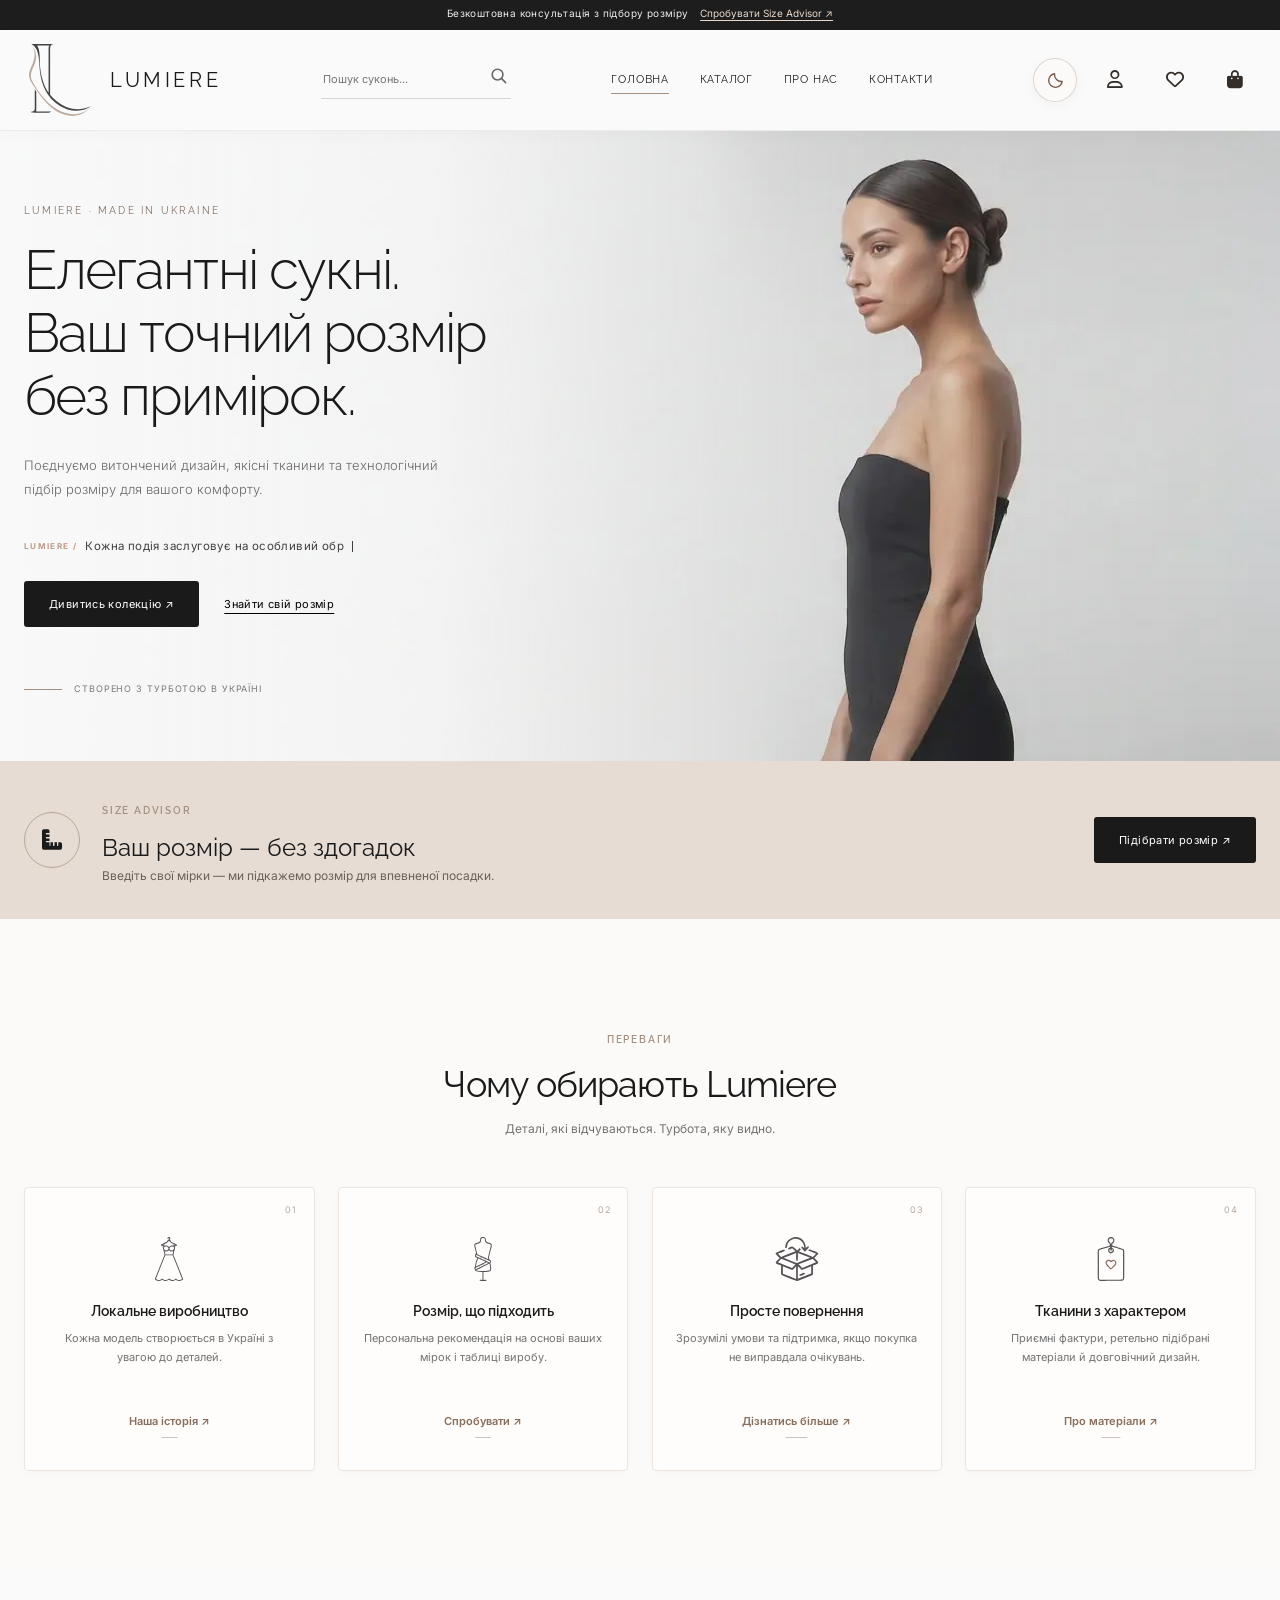
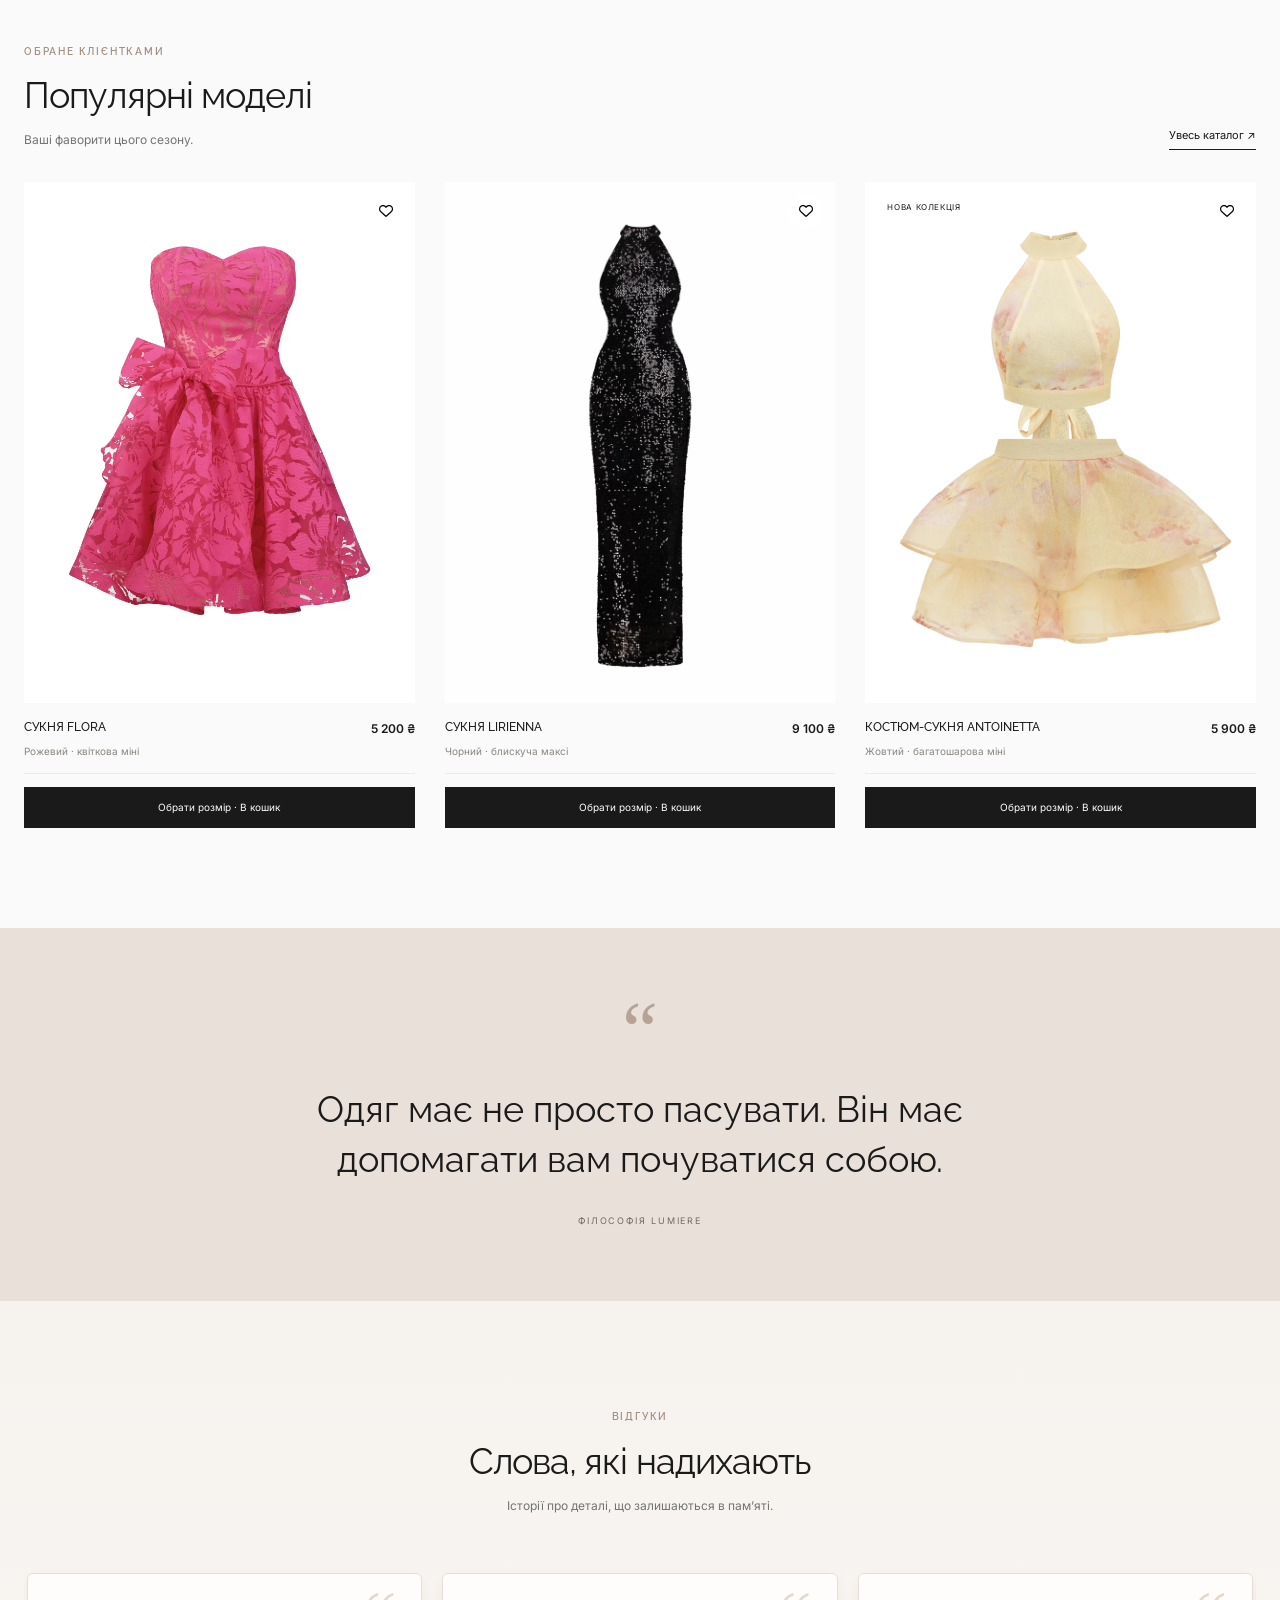
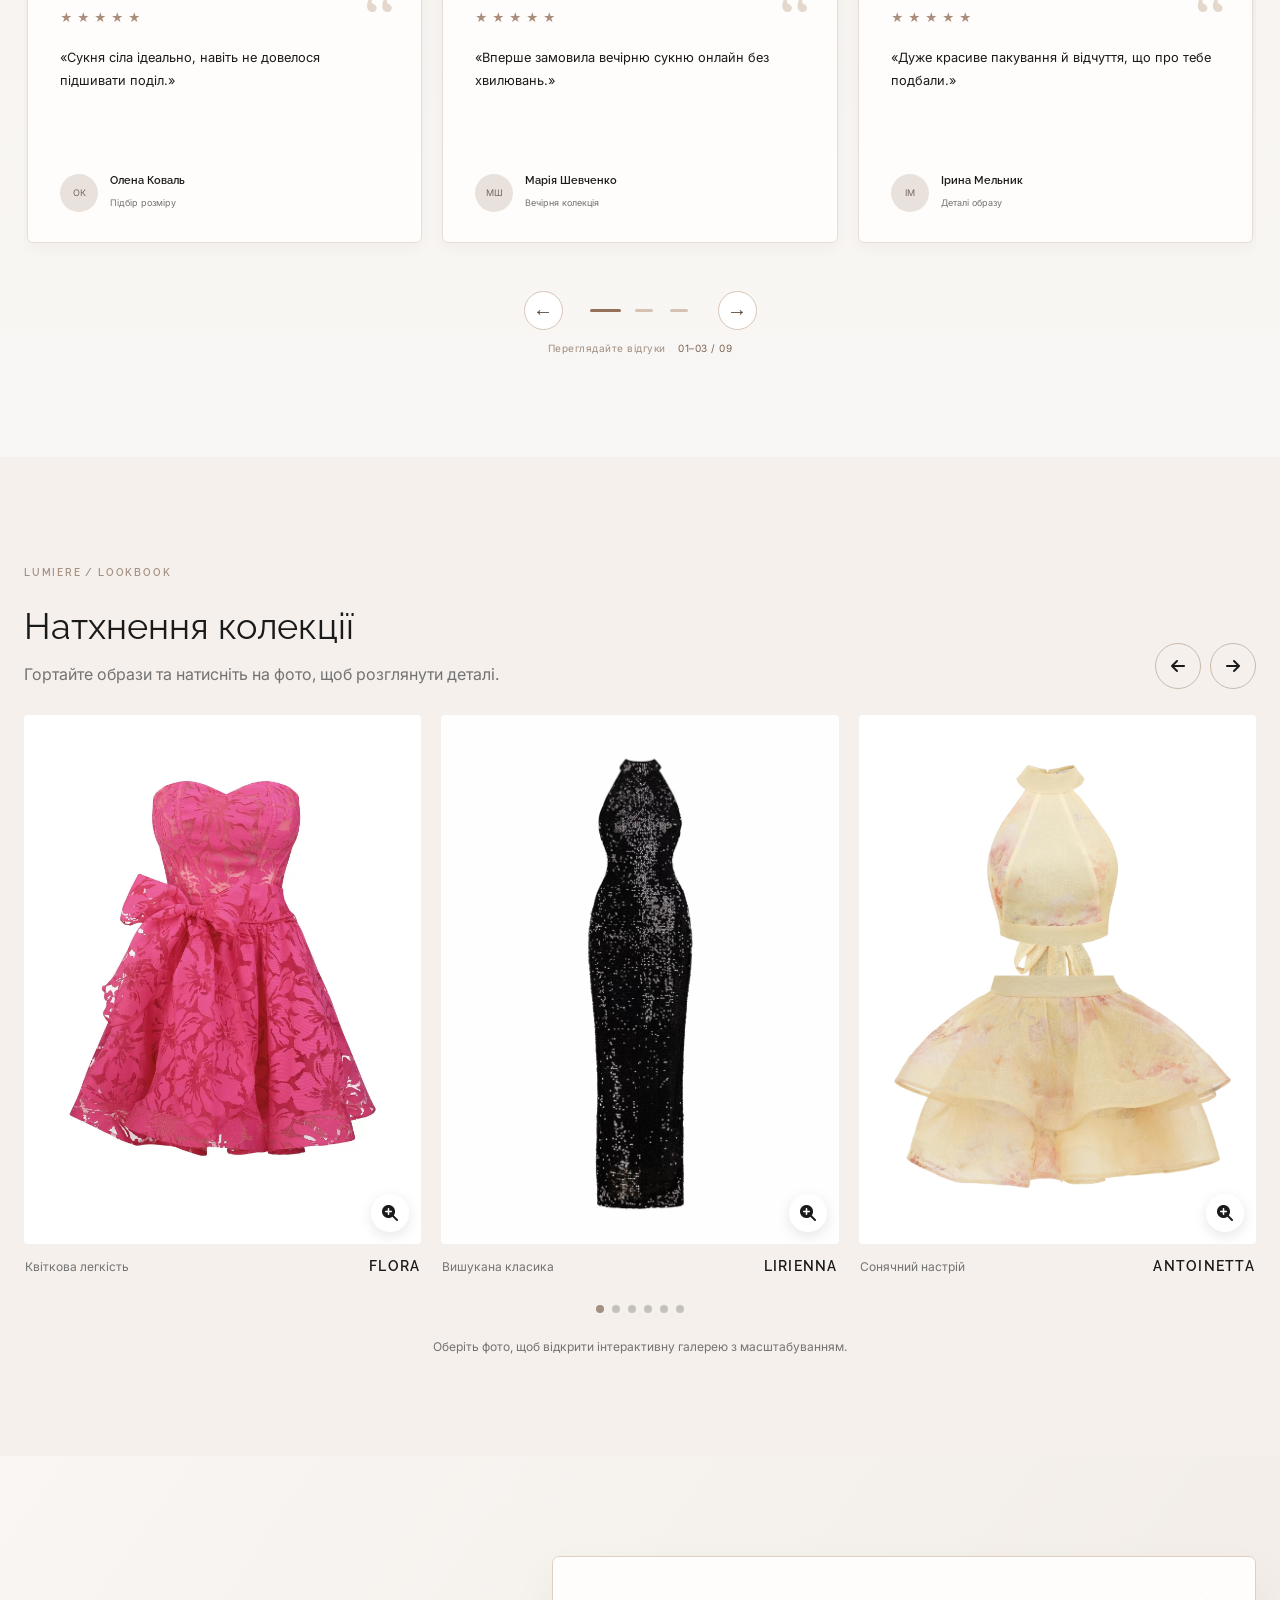
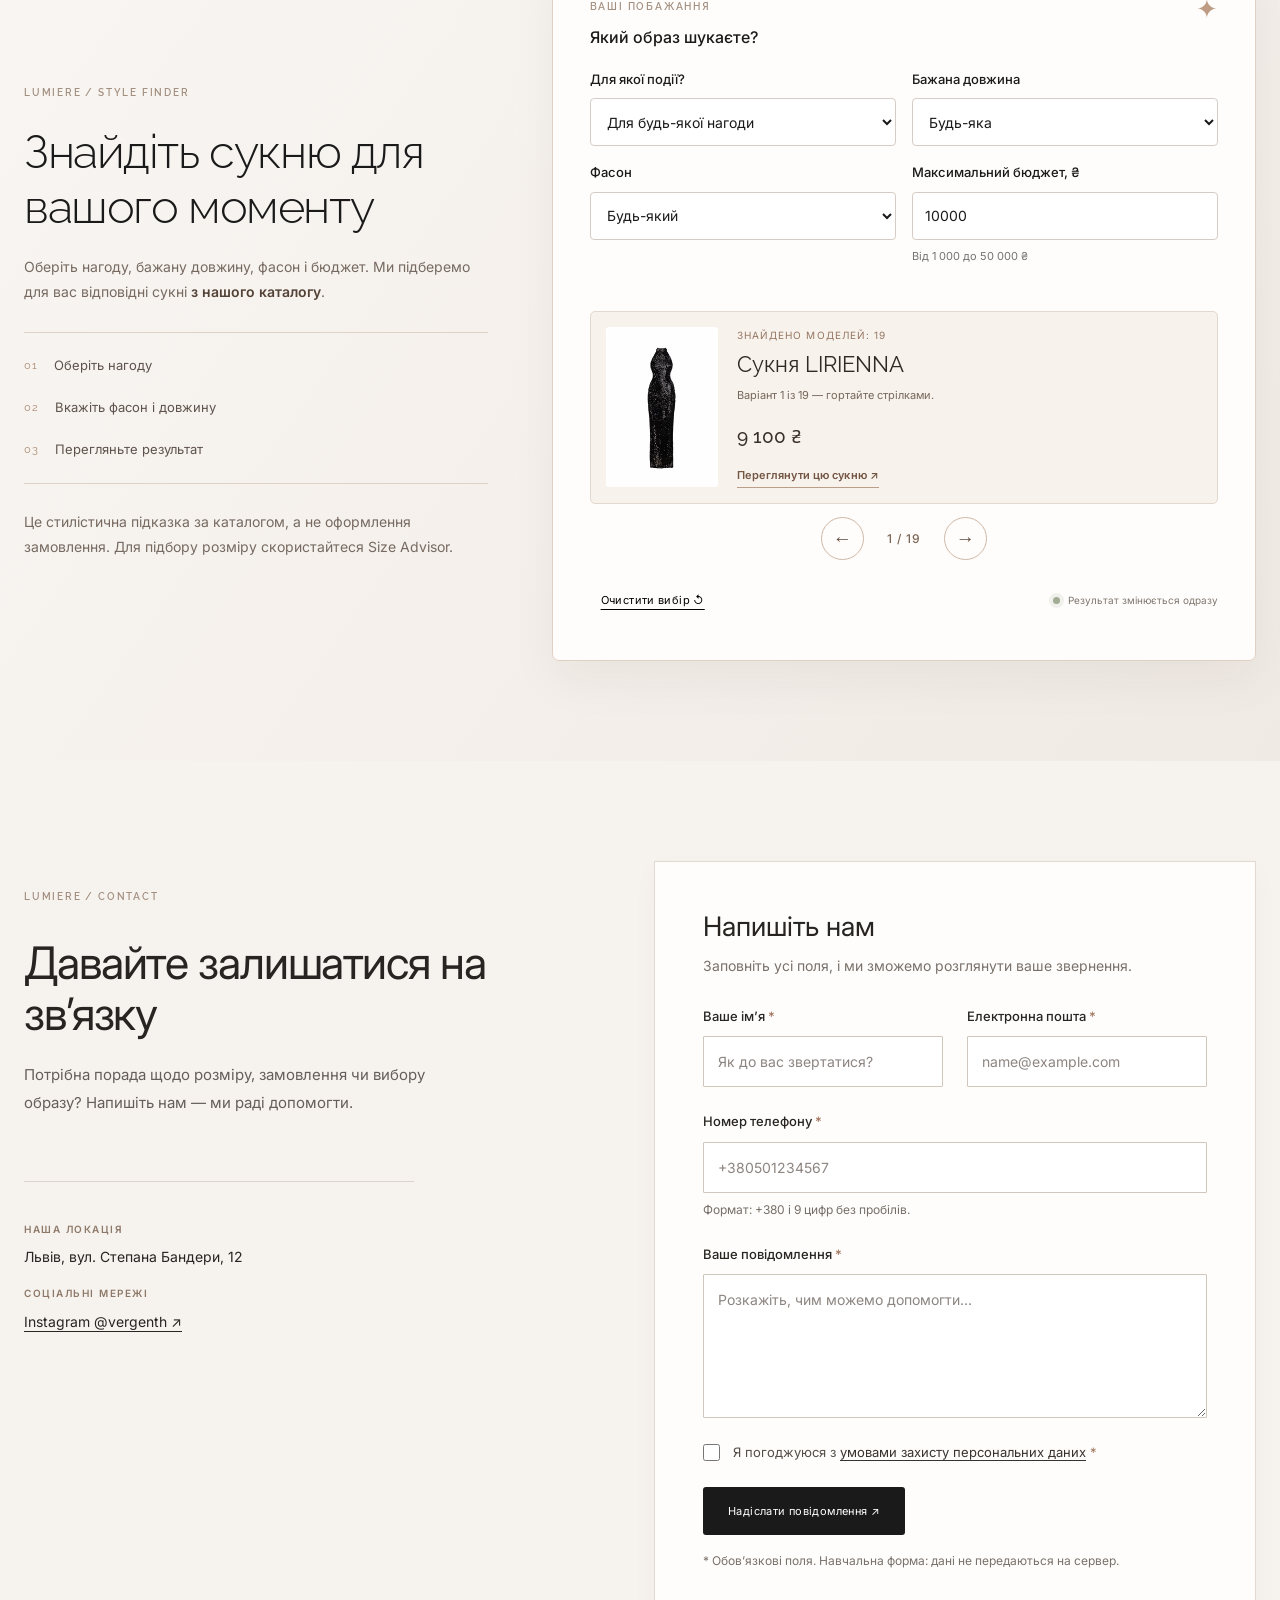
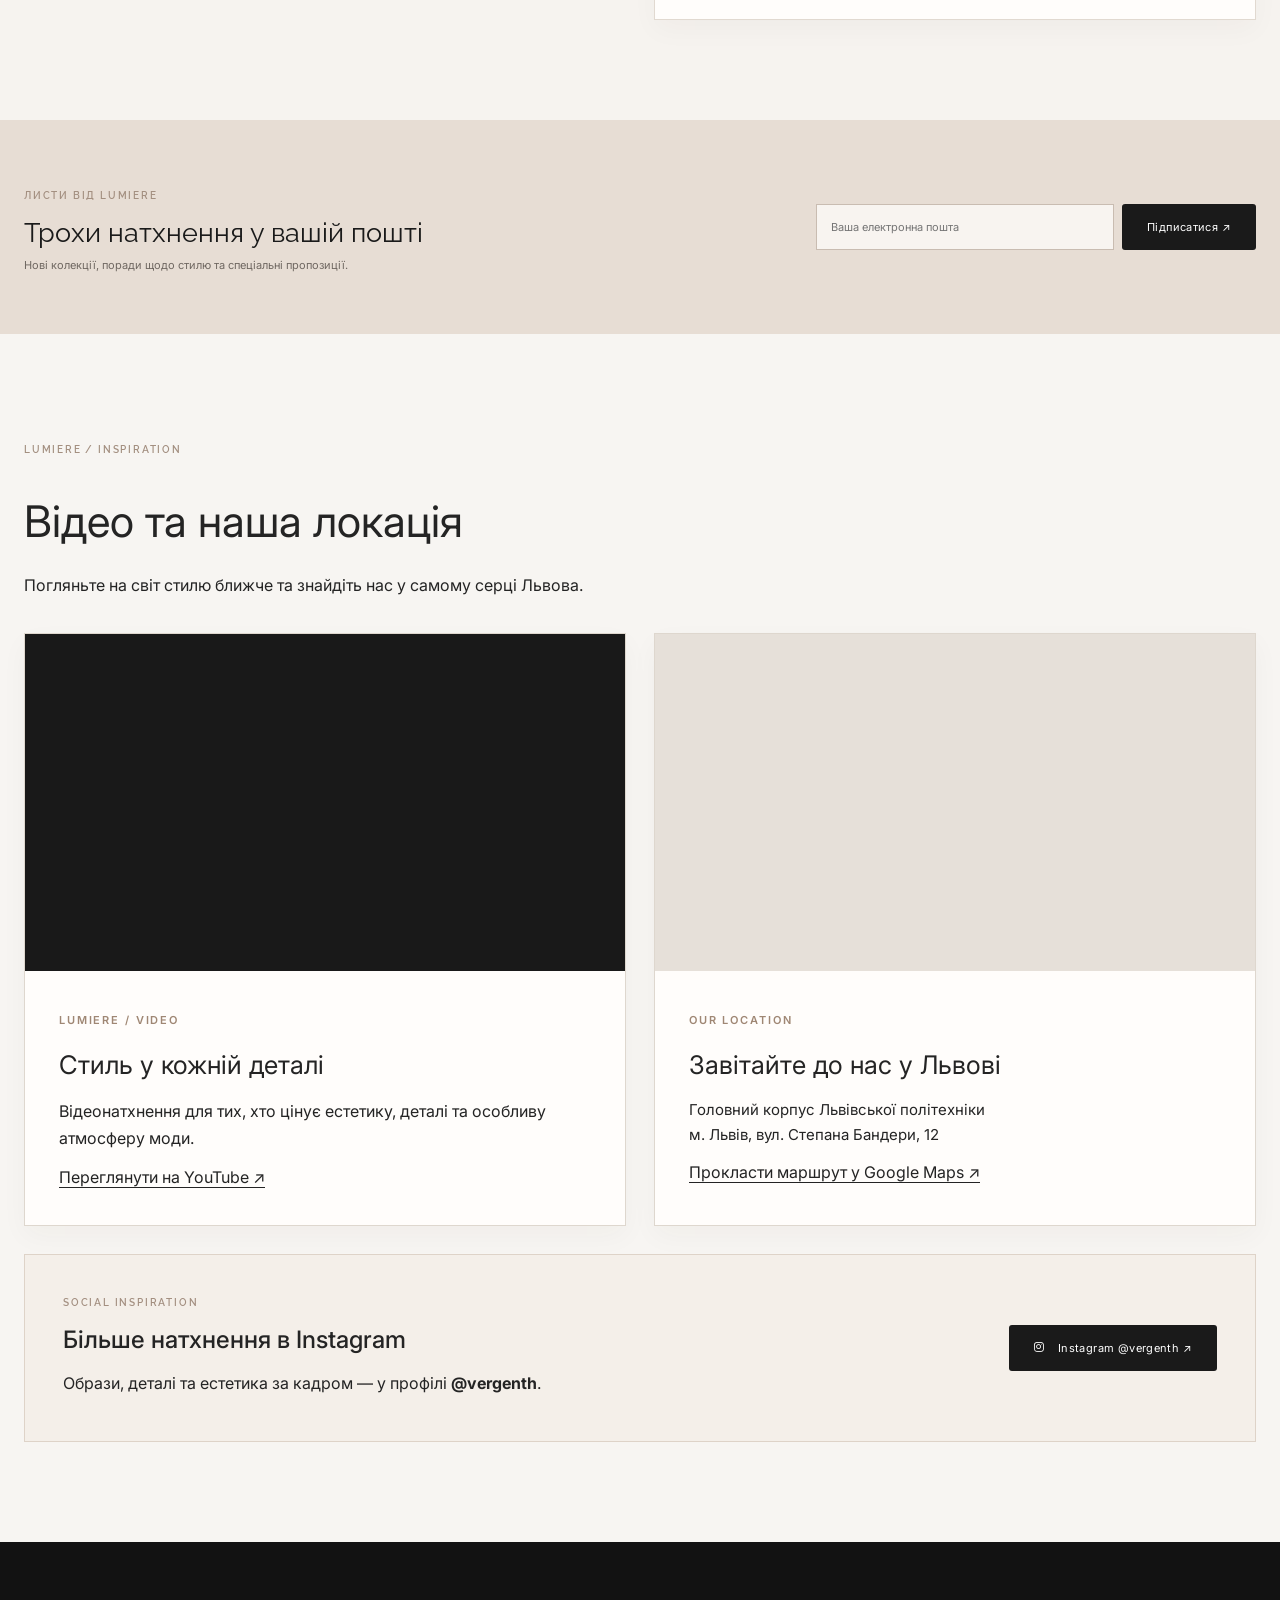
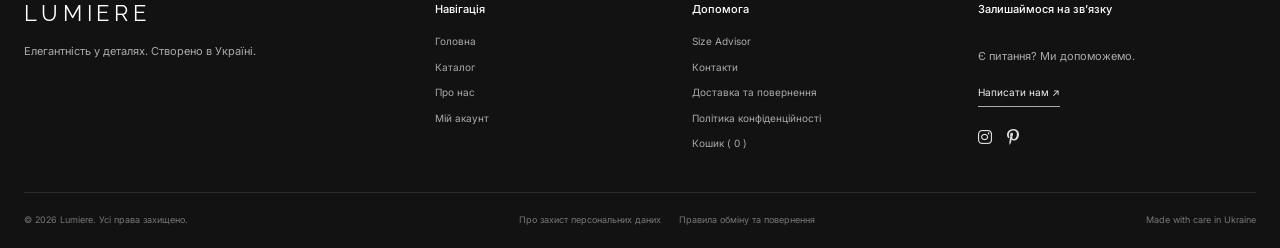
==== commit ec625197: "feat: add animated typing text to Lumiere" ====
--- a/index.html
+++ b/index.html
@@ -43,6 +43,7 @@
 <script defer src="js/theme.js?v=1"></script>
 <link rel="stylesheet" href="css/hero-video.css?v=1"/>
 <script defer src="js/hero-video.js?v=1"></script>
+<link href="css/typewriter.css" rel="stylesheet">
 </head>
 <body>
 <a class="skip-link" href="#main-content">Перейти до основного вмісту</a>
@@ -132,6 +133,11 @@
 <p class="hero-desc">
        Поєднуємо витончений дизайн, якісні тканини та технологічний підбір розміру для вашого комфорту.
       </p>
+<!-- LAB 10: плавний текстовий віджет із ефектом друкування / видалення. -->
+<div class="hero-typewriter" data-typewriter aria-label="Кожна подія заслуговує на особливий образ">
+  <span class="hero-typewriter__prefix">LUMIERE /</span>
+  <span class="hero-typewriter__text" data-typewriter-text aria-hidden="true">Кожна подія заслуговує на особливий образ</span><span class="hero-typewriter__cursor" aria-hidden="true"></span>
+</div>
 <div class="hero-actions">
 <a class="btn btn-dark" href="catalog.html">
         Дивитись колекцію ↗
@@ -645,5 +651,6 @@
 </div>
 <div aria-atomic="true" aria-live="polite" class="toast-region">
 </div>
+<script src="js/typewriter.js" defer></script>
 </body>
 </html>
--- a/css/typewriter.css
+++ b/css/typewriter.css
@@ -0,0 +1,10 @@
+/* LAB 10 — subtle typing and erasing effect for Lumiere hero. */
+.hero-typewriter{display:flex;align-items:center;gap:.5rem;flex-wrap:wrap;min-height:1.8rem;margin:1.15rem 0 1.25rem;font-size:clamp(.72rem,.82vw,.85rem);line-height:1.5;letter-spacing:.035em;color:var(--text, #2b2826);opacity:.88}
+.hero-typewriter__prefix{font-size:.7em;letter-spacing:.17em;font-weight:700;color:#b58c79;white-space:nowrap}
+.hero-typewriter__text{display:inline;overflow-wrap:anywhere}
+.hero-typewriter__cursor{height:1em;flex:0 0 1px;background:currentColor;animation:lumiere-caret 1s steps(1,end) infinite}
+@keyframes lumiere-caret{50%{opacity:0}}
+html[data-theme="dark"] .hero-typewriter,html.dark .hero-typewriter{color:#f0e9e4}
+html[data-theme="dark"] .hero-typewriter__prefix,html.dark .hero-typewriter__prefix{color:#d5ad96}
+@media(prefers-reduced-motion:reduce){.hero-typewriter__cursor{animation:none;opacity:.7}}
+@media(max-width:600px){.hero-typewriter{font-size:.73rem;gap:.3rem;margin:.8rem 0 1rem;min-height:2.25rem}}
